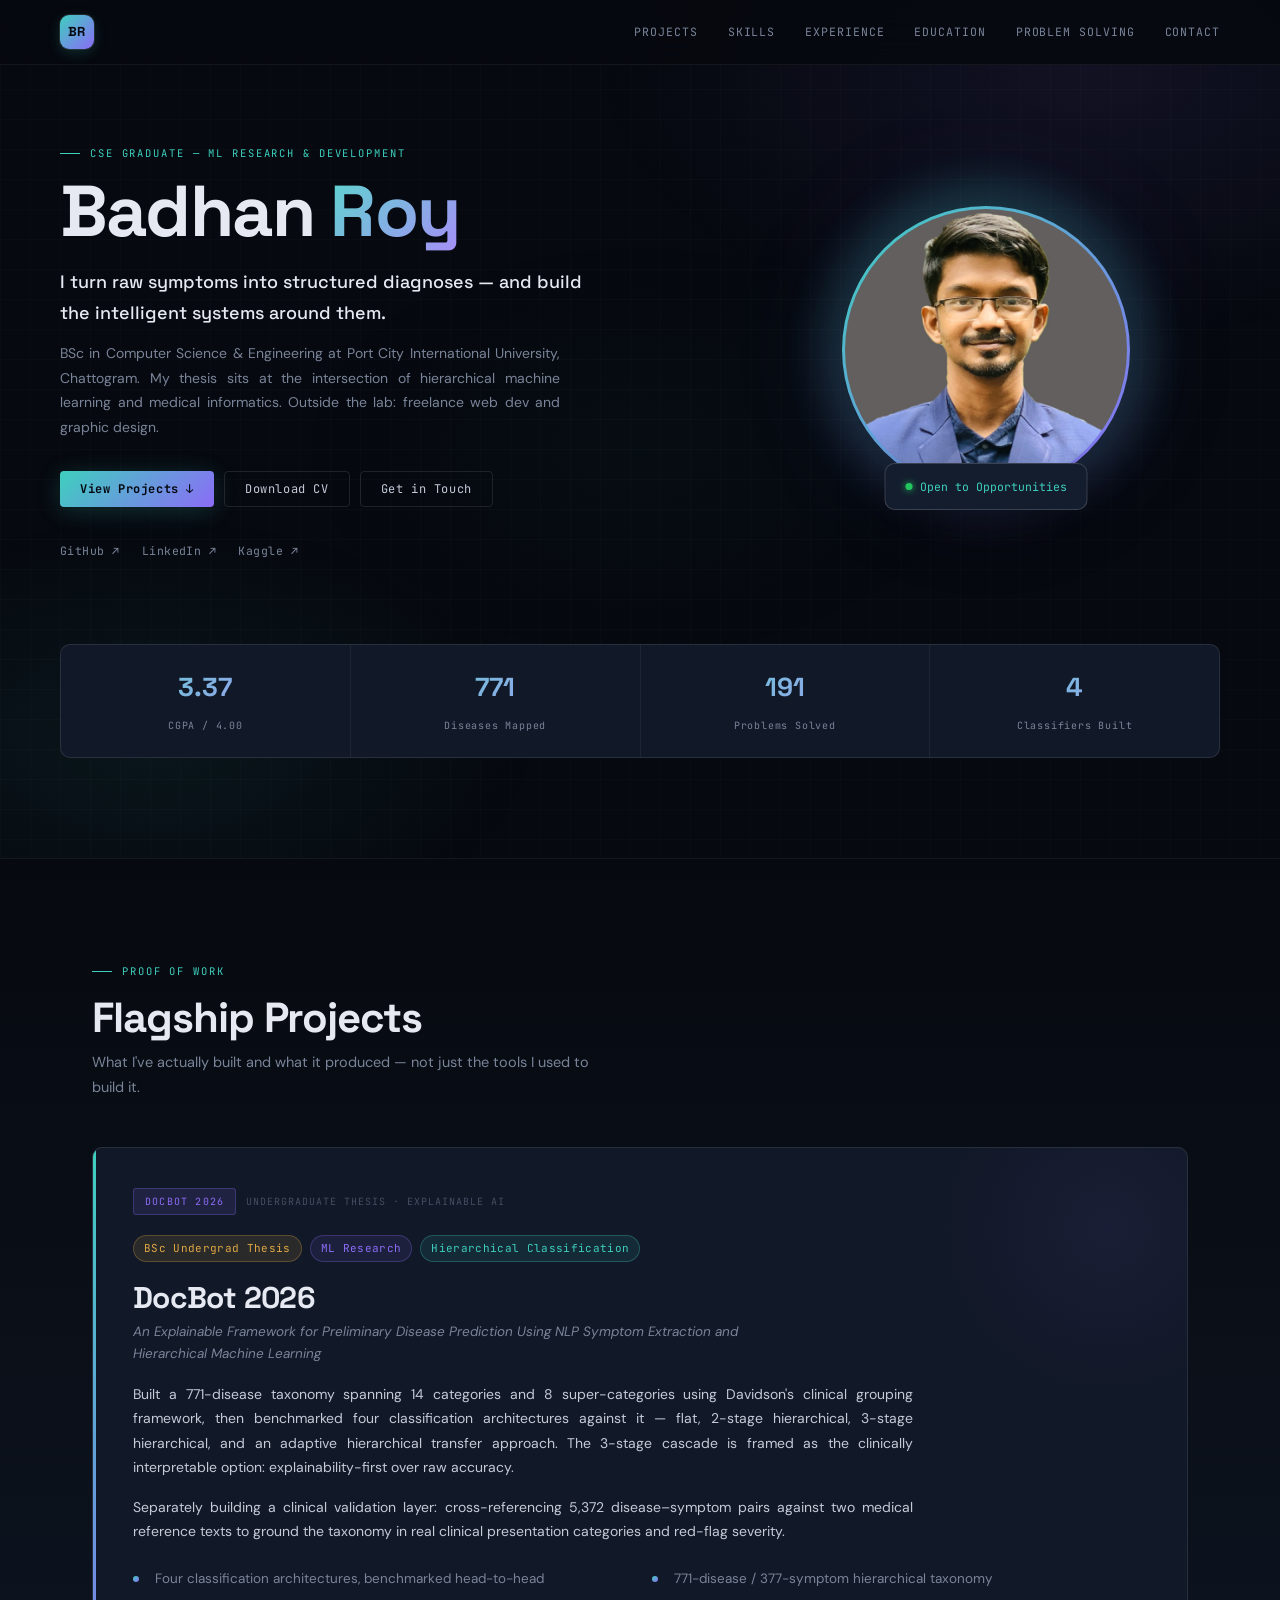
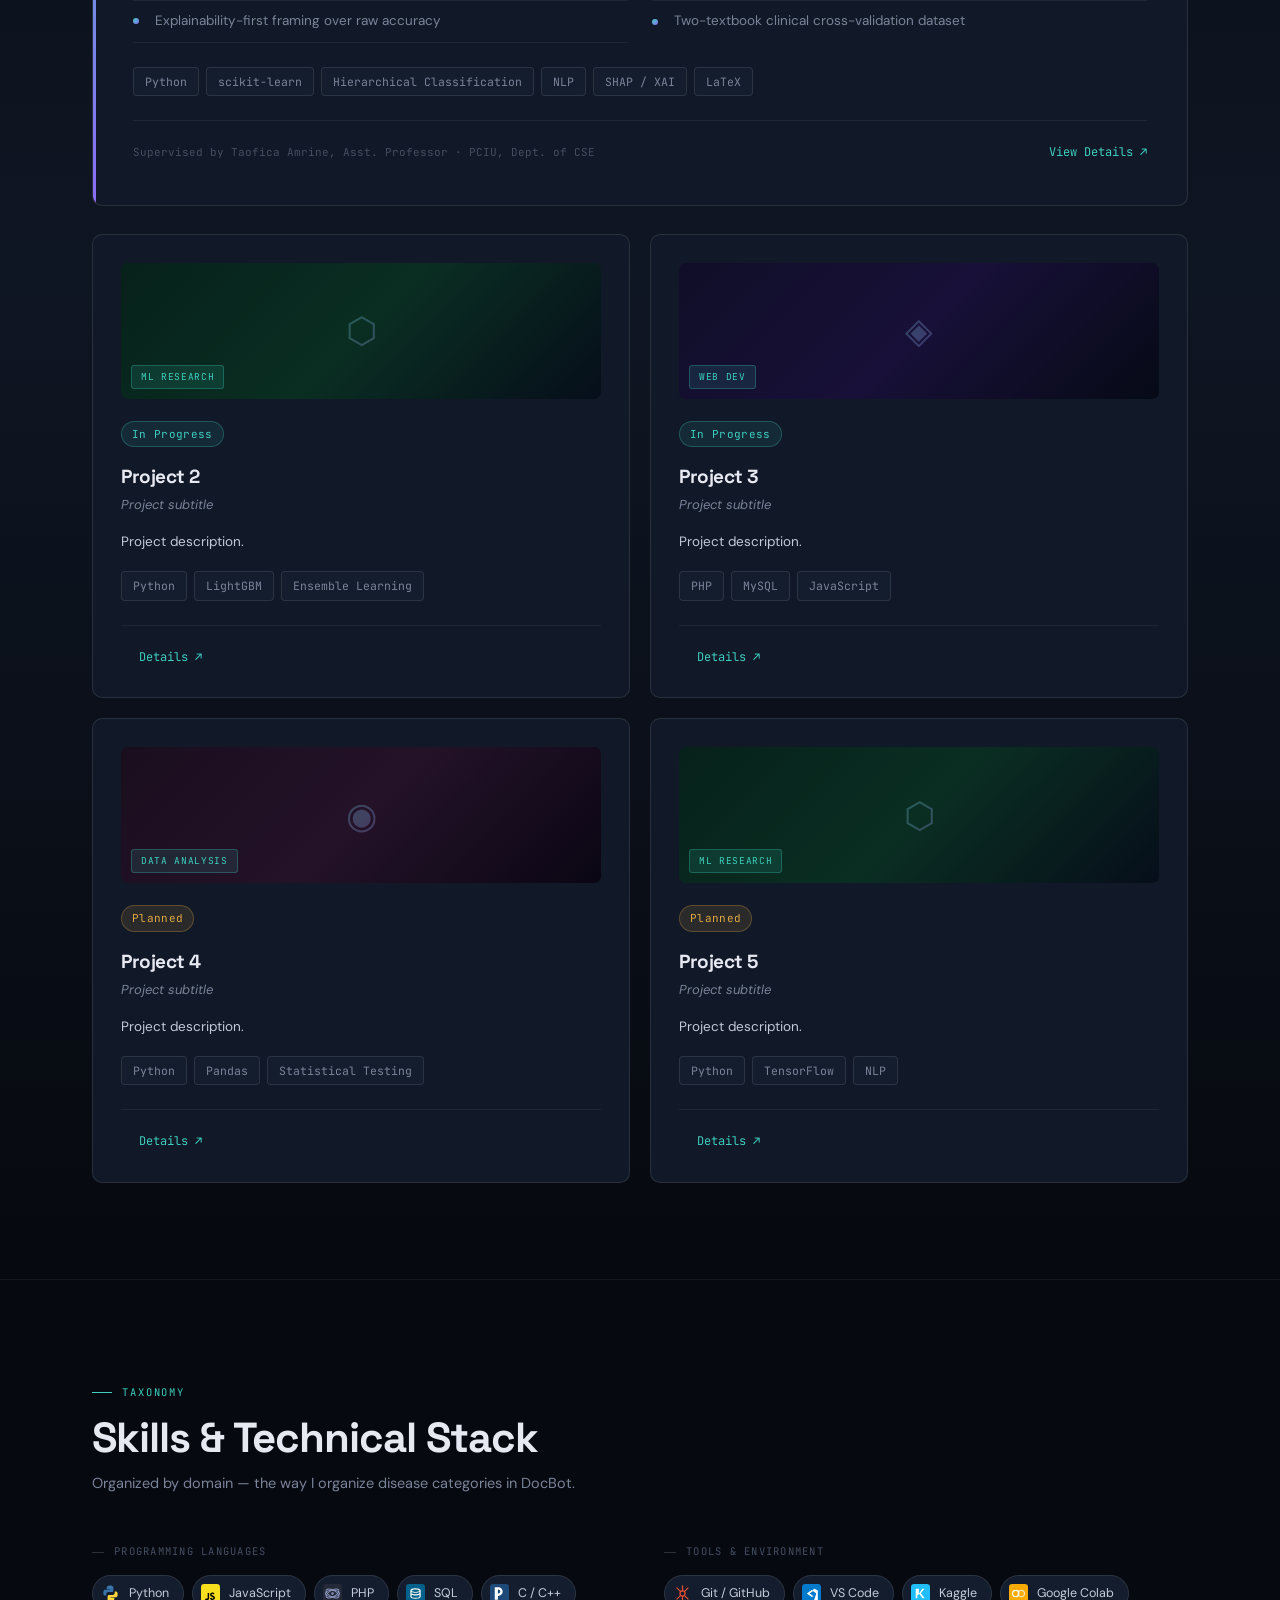
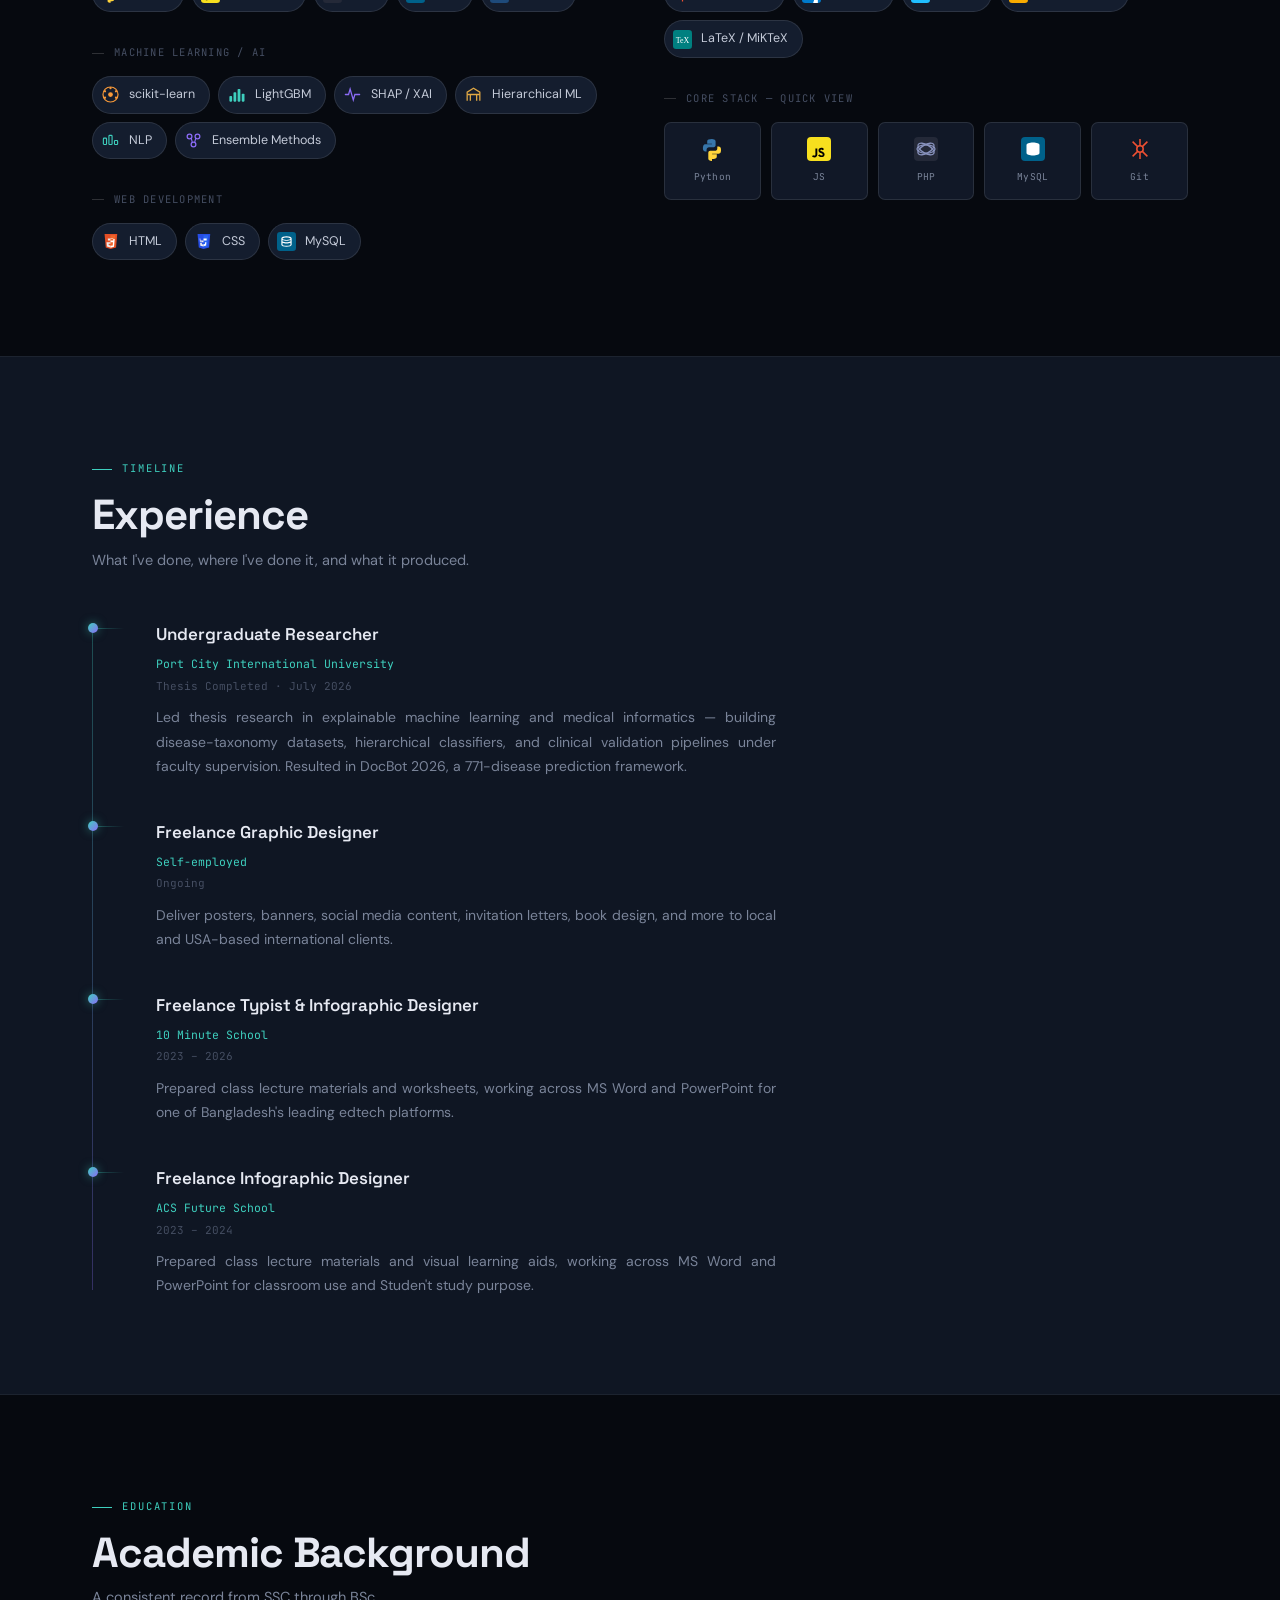
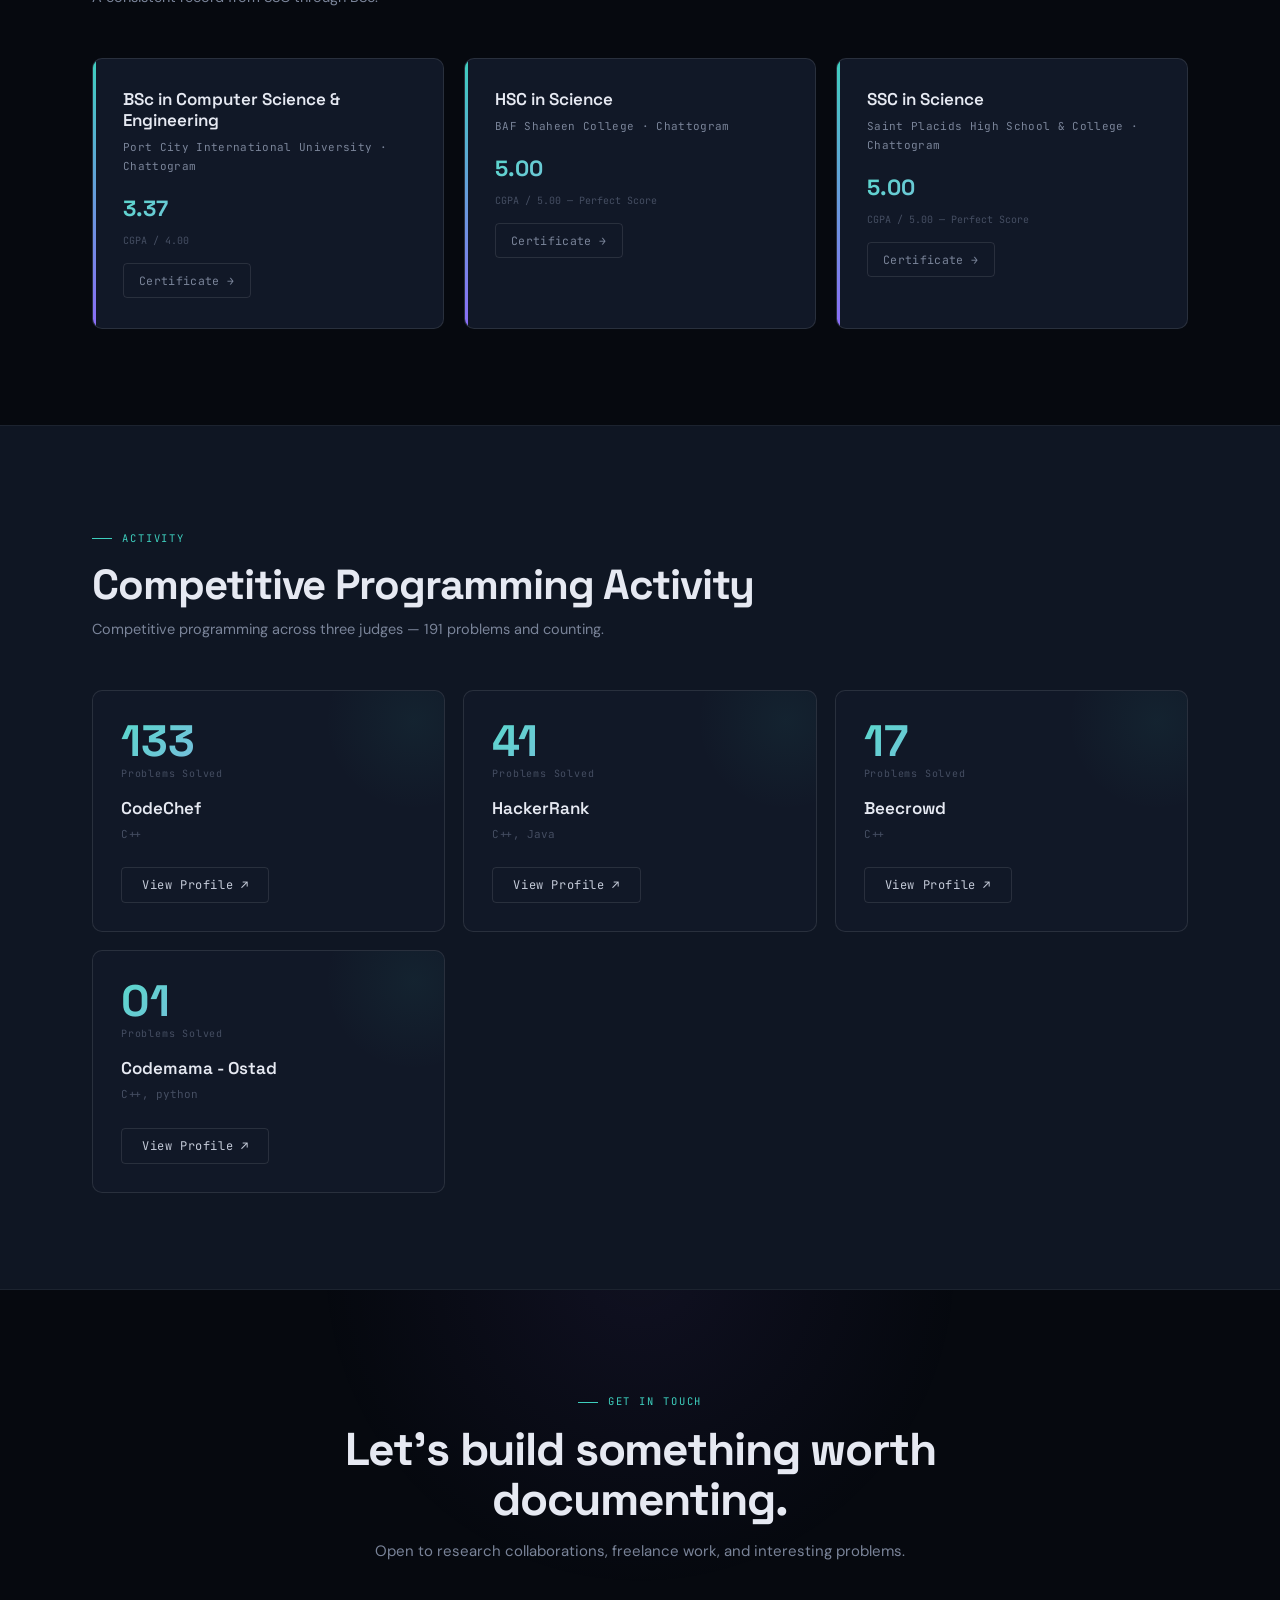
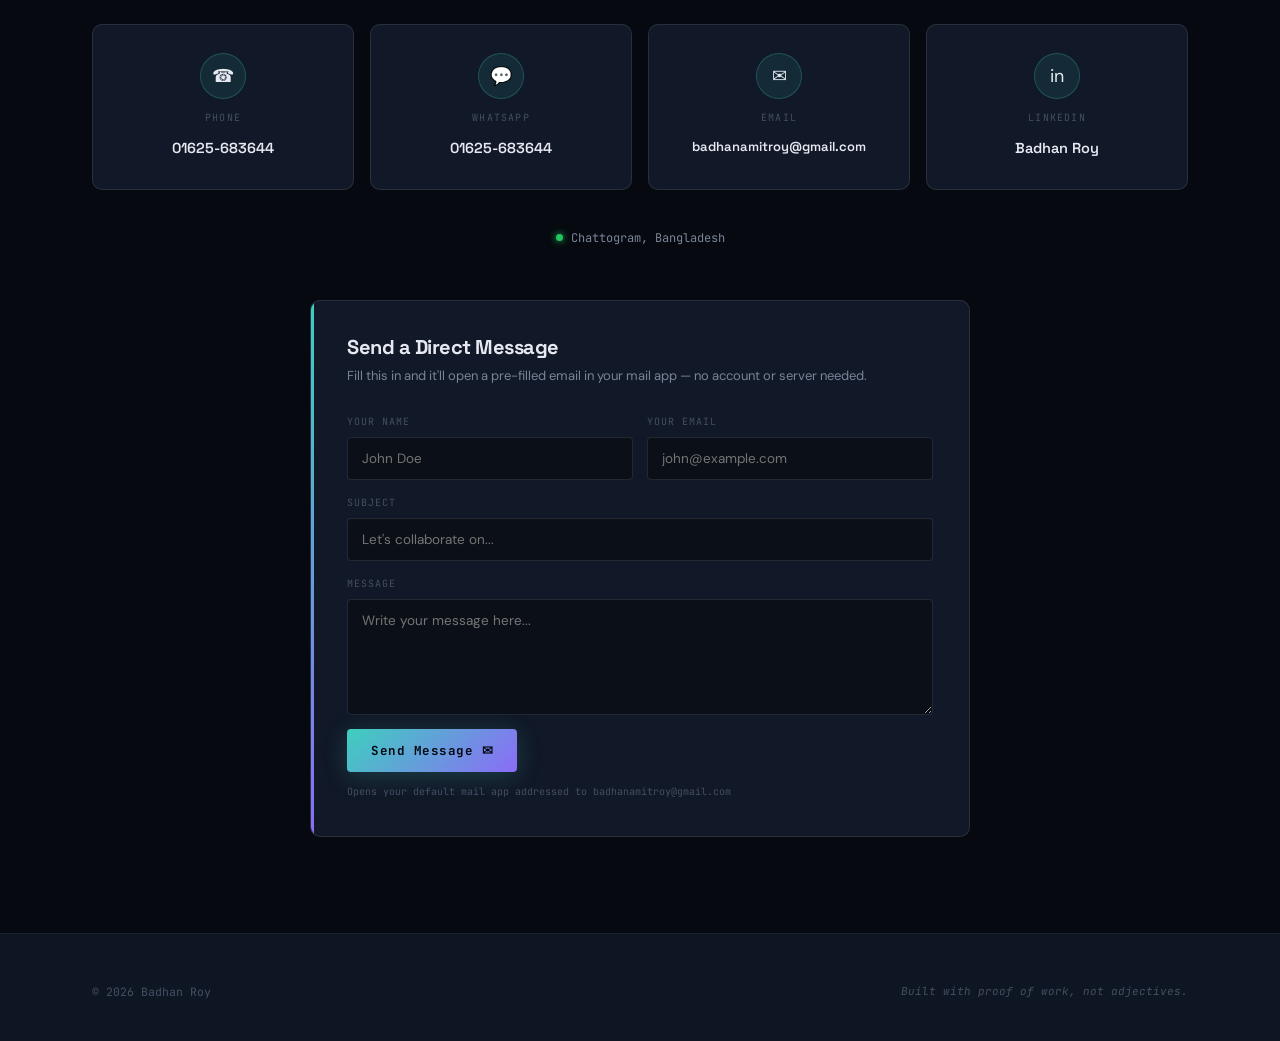
==== index.html @ e4259d80 "Update index.html" ====
<!DOCTYPE html>
<html lang="en">
<head>
<meta charset="UTF-8">
<meta name="viewport" content="width=device-width, initial-scale=1.0">
<title>Badhan Roy — Portfolio</title>
<link rel="preconnect" href="https://fonts.googleapis.com">
<link rel="preconnect" href="https://fonts.gstatic.com" crossorigin>
<link href="https://fonts.googleapis.com/css2?family=Space+Grotesk:wght@400;500;600;700&family=DM+Sans:ital,opsz,wght@0,9..40,400;0,9..40,500;0,9..40,600;1,9..40,400&family=JetBrains+Mono:ital,wght@0,400;0,500;0,600;1,400&display=swap" rel="stylesheet">
<style>
/* ═══════════════════════════════════════════════════
   DESIGN TOKENS
═══════════════════════════════════════════════════ */
:root {
  --ink:      #06090f;
  --ink-2:    #0b1018;
  --ink-3:    #0f1623;
  --card:     #111827;
  --card-2:   #141d2e;
  --card-3:   #192235;
  --line:     rgba(255,255,255,0.055);
  --line-m:   rgba(255,255,255,0.10);
  --line-s:   rgba(255,255,255,0.16);

  --text:     #e6e9f2;
  --text-2:   #c4cad8;
  --muted:    #7a8499;
  --muted-2:  #454e62;

  --teal:     #3ecfbe;
  --teal-d:   rgba(62,207,190,0.10);
  --teal-g:   rgba(62,207,190,0.20);
  --violet:   #8b6cf7;
  --violet-d: rgba(139,108,247,0.10);
  --amber:    #e0a844;
  --amber-d:  rgba(224,168,68,0.12);
  --rose:     #e05a8a;
  --rose-d:   rgba(224,90,138,0.12);

  --grad:       linear-gradient(135deg,#3ecfbe 0%,#8b6cf7 100%);
  --grad-rev:   linear-gradient(135deg,#8b6cf7 0%,#3ecfbe 100%);
  --grad-text:  linear-gradient(135deg,#5ad8cc 0%,#a88df8 100%);
  --grad-amber: linear-gradient(135deg,#e0a844 0%,#e05a8a 100%);

  --r:  4px;
  --r2: 10px;
  --disp: 'Space Grotesk', sans-serif;
  --body: 'DM Sans', sans-serif;
  --mono: 'JetBrains Mono', monospace;
  --max: 1160px;
}

/* ═══════════════════════════════════════════════════
   BASE
═══════════════════════════════════════════════════ */
*, *::before, *::after { box-sizing: border-box; margin: 0; padding: 0; }
html { scroll-behavior: smooth; }
@media (prefers-reduced-motion: reduce) {
  html { scroll-behavior: auto; }
  *, *::before, *::after { animation-duration: .001ms !important; transition-duration: .001ms !important; }
}
body {
  background: var(--ink);
  color: var(--text);
  font-family: var(--body);
  font-size: 15px;
  line-height: 1.7;
  -webkit-font-smoothing: antialiased;
  overflow-x: hidden;
}
a { color: inherit; text-decoration: none; }
img { display: block; max-width: 100%; }
::selection { background: var(--teal); color: var(--ink); }
:focus-visible { outline: 2px solid var(--teal); outline-offset: 3px; }

/* Ambient background */
body::before {
  content: "";
  position: fixed; inset: 0; pointer-events: none; z-index: 0;
  background:
    radial-gradient(ellipse 70% 55% at 85% 8%,  rgba(139,108,247,0.09) 0%, transparent 55%),
    radial-gradient(ellipse 55% 45% at 12% 82%, rgba(62,207,190,0.07) 0%, transparent 55%),
    radial-gradient(ellipse 40% 35% at 50% 50%, rgba(62,207,190,0.025) 0%, transparent 70%),
    repeating-linear-gradient(0deg,  rgba(255,255,255,0.015) 0, rgba(255,255,255,0.015) 1px, transparent 1px, transparent 30px),
    repeating-linear-gradient(90deg, rgba(255,255,255,0.015) 0, rgba(255,255,255,0.015) 1px, transparent 1px, transparent 30px);
}
body > * { position: relative; z-index: 1; }

/* ═══════════════════════════════════════════════════
   LAYOUT UTILITIES
═══════════════════════════════════════════════════ */
.wrap { max-width: var(--max); margin: 0 auto; padding: 0 32px; }

.eyebrow {
  font-family: var(--mono); font-size: 10.5px; letter-spacing: .18em; text-transform: uppercase;
  color: var(--teal); display: inline-flex; align-items: center; gap: 10px; margin-bottom: 14px;
}
.eyebrow::before { content: ""; width: 20px; height: 1px; background: var(--teal); flex-shrink: 0; }

h1, h2, h3 { font-family: var(--disp); font-weight: 700; letter-spacing: -.025em; line-height: 1.08; }
h2 { font-size: clamp(28px, 3.6vw, 42px); margin-bottom: 10px; }

.section-sub { color: var(--muted); max-width: 52ch; margin-bottom: 48px; font-size: 14.5px; line-height: 1.7; }

.grad-text {
  background: var(--grad-text);
  -webkit-background-clip: text; -webkit-text-fill-color: transparent;
  background-clip: text;
}

.btn {
  font-family: var(--mono); font-size: 12px; letter-spacing: .05em;
  padding: 11px 20px; border-radius: var(--r); display: inline-flex; align-items: center; gap: 8px;
  cursor: pointer; transition: transform .14s, box-shadow .14s, border-color .15s, color .15s, background .14s;
  border: 1px solid var(--line-m); line-height: 1;
}
.btn:hover { transform: translateY(-2px); }
.btn-primary {
  background: var(--grad); color: #050810; border: none; font-weight: 700;
  box-shadow: 0 4px 24px rgba(62,207,190,0.20);
}
.btn-primary:hover { box-shadow: 0 8px 36px rgba(62,207,190,0.34); }
.btn-ghost { color: var(--text-2); background: transparent; }
.btn-ghost:hover { border-color: var(--teal); color: var(--teal); }

.tag {
  font-family: var(--mono); font-size: 11.5px; padding: 4px 11px;
  border-radius: var(--r); background: var(--card-2); border: 1px solid var(--line-m); color: var(--muted);
  transition: border-color .15s, color .15s;
}
.tag:hover { border-color: var(--teal); color: var(--teal); }

/* Reveal animation */
.reveal { opacity: 0; transform: translateY(18px); transition: opacity .65s ease, transform .65s ease; }
.reveal.in { opacity: 1; transform: translateY(0); }

/* ═══════════════════════════════════════════════════
   ① NAVIGATION
═══════════════════════════════════════════════════ */
header {
  position: sticky; top: 0; z-index: 80;
  background: rgba(6,9,15,0.85); backdrop-filter: blur(16px);
  border-bottom: 1px solid var(--line);
}
.navbar {
  display: flex; align-items: center; justify-content: space-between;
  padding: 15px 0; /* horizontal + max-width ekhon .wrap theke ashe — pixel-perfect match guaranteed */
}
.brand {
  font-family: var(--mono); font-size: 12px; letter-spacing: .07em;
  display: flex; align-items: center; gap: 10px; color: var(--text-2);
}
.brand-dot {
  width: 8px; height: 8px; border-radius: 50%;
  background: var(--grad); box-shadow: 0 0 0 3px rgba(62,207,190,0.18);
  animation: pulse-dot 2.8s ease-in-out infinite; flex-shrink: 0;
}
@keyframes pulse-dot { 0%,100% { opacity:1; } 50% { opacity:.25; } }

nav.desk ul { list-style: none; display: flex; gap: 30px; }
nav.desk a {
  font-family: var(--mono); font-size: 11.5px; letter-spacing: .08em; text-transform: uppercase;
  color: var(--muted); transition: color .15s; padding: 4px 0;
  border-bottom: 1px solid transparent;
}
nav.desk a:hover { color: var(--teal); border-color: rgba(62,207,190,.3); }

.brand-logo {
  font-family: var(--disp); font-size: 13px; font-weight: 700; letter-spacing: .02em;
  width: 34px; height: 34px; border-radius: 9px; flex-shrink: 0;
  display: flex; align-items: center; justify-content: center;
  background: var(--grad); color: #050810;
  box-shadow: 0 0 0 1px var(--line-m), 0 4px 14px rgba(62,207,190,0.18);
  transition: transform .18s;
}
.brand:hover .brand-logo { transform: translateY(-2px); }

.nav-toggle {
  display: none; background: none; border: 1px solid var(--line-m);
  border-radius: var(--r); width: 38px; height: 38px; cursor: pointer;
  align-items: center; justify-content: center; flex-direction: column; gap: 5px;
  flex-shrink: 0; transition: border-color .15s;
}
.nav-toggle:hover { border-color: var(--teal); }
.hbar {
  width: 16px; height: 1.6px; background: var(--text-2); border-radius: 2px;
  transition: transform .25s ease, opacity .2s ease;
}
.nav-toggle.open .hbar:nth-child(1) { transform: translateY(6.6px) rotate(45deg); }
.nav-toggle.open .hbar:nth-child(2) { opacity: 0; }
.nav-toggle.open .hbar:nth-child(3) { transform: translateY(-6.6px) rotate(-45deg); }

@media (max-width: 760px) { nav.desk { display: none; } .nav-toggle { display: flex; } }
@media (max-width: 480px) {
  .navbar { padding: 13px 0; }
  .navbar.wrap, #mob-nav.wrap { padding-left: 18px; padding-right: 18px; }
}

#mob-nav { display: none; flex-direction: column; gap: 0; border-top: 1px solid var(--line); padding-top: 6px; padding-bottom: 16px; }

#mob-nav.open { display: flex; }
#mob-nav a {
  font-family: var(--mono); font-size: 13px; color: var(--muted);
  padding: 12px 0; border-bottom: 1px solid var(--line);
  transition: color .15s;
}
#mob-nav a:hover { color: var(--teal); }

/* ═══════════════════════════════════════════════════
   ② HERO SECTION
═══════════════════════════════════════════════════ */
.sec-hero {
  padding: 72px 0 100px;
}
.hero-grid {
  display: grid; grid-template-columns: 1.15fr 0.85fr;
  gap: 60px; align-items: center;
}
@media (max-width: 900px) { .hero-grid { grid-template-columns: 1fr; gap: 52px; } }

.hero-left h1 {
  font-size: clamp(46px, 6.8vw, 72px); line-height: .98; margin-bottom: 20px;
}
.hero-lede {
  font-size: 18px; font-weight: 500; color: var(--text); max-width: 44ch;
  margin-bottom: 13px; font-family: var(--disp);
}
.hero-desc {
  color: var(--muted); 
  max-width: 50ch; 
  margin-bottom: 32px; 
  font-size: 14px; 
  line-height: 1.75;
  text-align: justify; 
}
.cta-row { display: flex; flex-wrap: wrap; gap: 10px; margin-bottom: 34px; }

.social-row { display: flex; gap: 22px; flex-wrap: wrap; }
.social-row a {
  font-family: var(--mono); font-size: 11.5px; color: var(--muted);
  display: flex; align-items: center; gap: 5px; letter-spacing: .04em;
  border-bottom: 1px solid transparent; padding-bottom: 2px;
  transition: color .15s, border-color .15s;
}
.social-row a:hover { color: var(--teal); border-color: rgba(62,207,190,.4); }

/* Profile card */
.hero-right { display: flex; justify-content: center; }
.profile-wrap { position: relative; display: inline-block; }
.profile-ring {
  width: 288px; height: 288px; border-radius: 50%;
  background: var(--grad); padding: 3px; position: relative;
  box-shadow: 0 0 64px rgba(62,207,190,0.16), 0 0 130px rgba(139,108,247,0.11);
}
.profile-ring::before {
  content: ""; position: absolute; inset: -28px; border-radius: 50%;
  background: conic-gradient(from 0deg, rgba(62,207,190,0.12), rgba(139,108,247,0.12), rgba(62,207,190,0.12));
  filter: blur(20px); z-index: -1; animation: spin-ring 9s linear infinite;
}
@keyframes spin-ring { to { transform: rotate(360deg); } }
.profile-ring .inner {
  width: 100%; height: 100%; border-radius: 50%; overflow: hidden;
  background: var(--card-2); display: flex; align-items: center; justify-content: center;
}
.profile-ring .inner img { width: 100%; height: 100%; object-fit: cover; }
.profile-monogram {
  font-family: var(--disp); font-size: 76px; font-weight: 700;
  background: var(--grad-text); -webkit-background-clip: text; -webkit-text-fill-color: transparent; background-clip: text;
}

.status-float {
  position: absolute; bottom: -16px; left: 50%; transform: translateX(-50%);
  background: var(--card-2); border: 1px solid var(--line-s); border-radius: var(--r2);
  padding: 13px 20px; min-width: 180px; white-space: nowrap;
  box-shadow: 0 16px 48px rgba(0,0,0,.45);
}
.sf-label { font-family: var(--mono); font-size: 10.5px; color: var(--muted-2); margin-bottom: 6px; letter-spacing: .06em; }
.sf-val { font-family: var(--mono); font-size: 11.5px; color: var(--teal); display: flex; align-items: center; gap: 7px; }
.s-dot {
  width: 7px; height: 7px; border-radius: 50%;
  background: #22c55e; box-shadow: 0 0 7px #22c55e; animation: pulse-dot 2s infinite; flex-shrink: 0;
}

/* Quick stats strip */
.hero-stats {
  display: flex; gap: 0; margin-top: 80px;
  background: var(--card); border: 1px solid var(--line-m); border-radius: var(--r2); overflow: hidden;
}
.hstat {
  flex: 1; padding: 20px 24px; text-align: center;
  border-right: 1px solid var(--line);
}
.hstat:last-child { border-right: none; }
.hstat-num {
  font-family: var(--disp); font-size: 26px; font-weight: 700;
  background: var(--grad-text); -webkit-background-clip: text; -webkit-text-fill-color: transparent; background-clip: text;
  display: block; margin-bottom: 3px;
}
.hstat-lbl { font-family: var(--mono); font-size: 10px; color: var(--muted); letter-spacing: .08em; }
@media (max-width: 600px) { .hero-stats { display: none; } }

/* ═══════════════════════════════════════════════════
   ③ PROJECTS SECTION
═══════════════════════════════════════════════════ */
.sec-projects {
  padding: 96px 0;
  background: linear-gradient(180deg, var(--ink) 0%, var(--ink-3) 50%, var(--ink) 100%);
  border-top: 1px solid var(--line);
  border-bottom: 1px solid var(--line);
}

/* Flagship */
.flagship {
  background: var(--card); border: 1px solid var(--line-m); border-radius: var(--r2);
  padding: 40px; position: relative; overflow: hidden; margin-bottom: 28px;
}
.flagship::before {
  content: ""; position: absolute; top: 0; left: 0; height: 100%; width: 3px;
  background: var(--grad);
}
.flagship::after {
  content: ""; position: absolute; top: -100px; right: -100px;
  width: 360px; height: 360px; border-radius: 50%;
  background: radial-gradient(circle, rgba(139,108,247,0.07) 0%, transparent 65%);
  pointer-events: none;
}
.f-topbar {
  display: flex; align-items: center; gap: 10px; flex-wrap: wrap; margin-bottom: 20px;
}
.f-label {
  font-family: var(--mono); font-size: 10px; letter-spacing: .12em; text-transform: uppercase;
  background: rgba(139,108,247,0.13); border: 1px solid rgba(139,108,247,0.28);
  color: var(--violet); padding: 4px 11px; border-radius: 3px;
}
.f-cat {
  font-family: var(--mono); font-size: 10px; letter-spacing: .1em; text-transform: uppercase;
  color: var(--muted-2);
}

.badge-row { display: flex; flex-wrap: wrap; gap: 8px; margin-bottom: 20px; }
.badge {
  font-family: var(--mono); font-size: 11px; padding: 3px 10px;
  border-radius: 20px; letter-spacing: .03em;
}
.badge-amber { background: var(--amber-d); color: var(--amber); border: 1px solid rgba(224,168,68,.28); }
.badge-teal  { background: var(--teal-d);  color: var(--teal);  border: 1px solid rgba(62,207,190,.28); }
.badge-violet{ background: var(--violet-d);color: var(--violet);border: 1px solid rgba(139,108,247,.28); }

.proj-title { font-size: clamp(22px, 3vw, 30px); margin-bottom: 6px; }
.proj-sub   { color: var(--muted); font-size: 13.5px; font-style: italic; margin-bottom: 16px; max-width: 68ch; }
.proj-desc  { 
  color: var(--text-2); 
  font-size: 14px; 
  margin-bottom: 16px; 
  max-width: 78ch; 
  line-height: 1.72;
  text-align: justify; 
}

.feat-grid {
  display: grid; grid-template-columns: 1fr 1fr; gap: 0 24px;
  list-style: none; margin-bottom: 24px;
}
@media (max-width: 640px) { .feat-grid { grid-template-columns: 1fr; } }
.feat-grid li {
  font-size: 13.5px; color: var(--muted);
  padding: 9px 0 9px 22px; position: relative;
  border-bottom: 1px solid var(--line);
}
.feat-grid li:last-child { border-bottom: none; }
.feat-grid li::before {
  content: ""; position: absolute; left: 0; top: 50%; transform: translateY(-50%);
  width: 6px; height: 6px; border-radius: 50%; background: var(--grad);
}

.stack-row { display: flex; flex-wrap: wrap; gap: 7px; margin-bottom: 24px; }

.proj-foot {
  display: flex; flex-wrap: wrap; justify-content: space-between; align-items: center;
  gap: 10px; padding-top: 18px; border-top: 1px solid var(--line);
}
.credit { font-family: var(--mono); font-size: 11px; color: var(--muted-2); }
.link-row a {
  font-family: var(--mono); font-size: 12px; color: var(--teal); margin-left: 18px;
  transition: opacity .15s;
}
.link-row a:hover { opacity: .7; text-decoration: underline; }

/* Project card grid */
.proj-grid { display: grid; grid-template-columns: 1fr 1fr; gap: 20px; margin-top: 20px; }
@media (max-width: 800px) { .proj-grid { grid-template-columns: 1fr; } }

.proj-card {
  background: var(--card); border: 1px solid var(--line-m); border-radius: var(--r2);
  padding: 28px; display: flex; flex-direction: column;
  transition: border-color .22s, transform .22s, box-shadow .22s;
}
.proj-card:hover {
  border-color: rgba(62,207,190,.28); transform: translateY(-5px);
  box-shadow: 0 20px 50px rgba(0,0,0,.38);
}
.proj-card .proj-title { font-size: 19px; }
.proj-card .proj-sub   { font-size: 13px; margin-bottom: 14px; }
.proj-card .proj-desc  { font-size: 13.5px; margin-bottom: 18px; flex: 1; }

.card-visual {
  height: 136px; border-radius: 7px; margin-bottom: 22px; overflow: hidden;
  display: flex; align-items: center; justify-content: center; position: relative;
}
.cv-ml   { background: linear-gradient(135deg,#06211a 0%,#0a2e22 50%,#060e1a 100%); }
.cv-web  { background: linear-gradient(135deg,#100e28 0%,#181038 50%,#060a16 100%); }
.cv-data { background: linear-gradient(135deg,#1a0e1e 0%,#241228 50%,#0a0614 100%); }
.cv-icon {
  font-size: 36px; opacity: .3;
  background: var(--grad-text); -webkit-background-clip: text; -webkit-text-fill-color: transparent; background-clip: text;
}
.cv-chip {
  position: absolute; bottom: 10px; left: 10px;
  font-family: var(--mono); font-size: 9.5px; letter-spacing: .07em; text-transform: uppercase;
  padding: 3px 9px; border-radius: 3px;
  background: rgba(62,207,190,0.12); color: var(--teal); border: 1px solid rgba(62,207,190,0.28);
}

/* ═══════════════════════════════════════════════════
   ④ SKILLS SECTION
═══════════════════════════════════════════════════ */
.sec-skills { padding: 96px 0; }

.skills-layout { display: grid; grid-template-columns: 1fr 1fr; gap: 48px; }
@media (max-width: 820px) { .skills-layout { grid-template-columns: 1fr; } }

.skill-group { margin-bottom: 32px; }
.skill-group:last-child { margin-bottom: 0; }
.group-label {
  font-family: var(--mono); font-size: 10.5px; letter-spacing: .12em; text-transform: uppercase;
  color: var(--muted-2); margin-bottom: 14px;
  display: flex; align-items: center; gap: 10px;
}
.group-label::before { content: ""; width: 12px; height: 1px; background: var(--line-s); flex-shrink: 0; }

.chip-row { display: flex; flex-wrap: wrap; gap: 8px; }
.skill-chip {
  display: inline-flex; align-items: center; gap: 9px;
  padding: 7px 14px 7px 8px; border-radius: 20px;
  background: var(--card-2); border: 1px solid var(--line-m);
  font-family: var(--body); font-size: 12.5px; color: var(--text-2);
  transition: border-color .18s, transform .18s, background .18s;
}
.skill-chip:hover { transform: translateY(-1px); border-color: var(--line-s); background: var(--card-3); }
.skill-chip svg { width: 19px; height: 19px; flex-shrink: 0; display: block; }

/* Core stack mini-grid */
.core-grid {
  display: grid; grid-template-columns: repeat(5, 1fr); gap: 10px;
  margin-top: 8px;
}
@media (max-width: 540px) { .core-grid { grid-template-columns: repeat(3, 1fr); } }
.core-card {
  background: var(--card); border: 1px solid var(--line-m); border-radius: 7px;
  padding: 14px 8px; display: flex; flex-direction: column; align-items: center; gap: 8px;
  transition: border-color .2s, transform .2s;
}
.core-card:hover { border-color: rgba(139,108,247,.38); transform: translateY(-2px); }
.core-card svg { width: 24px; height: 24px; }
.core-lbl { font-family: var(--mono); font-size: 9.5px; color: var(--muted); text-align: center; letter-spacing: .03em; }

/* ═══════════════════════════════════════════════════
   ⑤ EXPERIENCE SECTION
═══════════════════════════════════════════════════ */
.sec-experience {
  padding: 96px 0;
  background: var(--ink-3);
  border-top: 1px solid var(--line);
  border-bottom: 1px solid var(--line);
}

.timeline { position: relative; padding-left: 32px; max-width: 740px; }
.timeline::before {
  content: ""; position: absolute; left: 0; top: 8px; bottom: 8px;
  width: 1px; background: linear-gradient(180deg, var(--teal) 0%, var(--violet) 100%); opacity: .3;
}

.t-item { position: relative; padding-left: 32px; padding-bottom: 40px; }
.t-item:last-child { padding-bottom: 0; }
.t-item::before {
  content: ""; position: absolute; left: -32px; top: 8px; width: 32px; height: 1px;
  background: linear-gradient(90deg, var(--teal), transparent); opacity: .4;
}
.t-item::after {
  content: ""; position: absolute; left: -36px; top: 3px;
  width: 10px; height: 10px; border-radius: 50%;
  background: var(--grad); box-shadow: 0 0 10px rgba(62,207,190,0.5);
}
.t-role { font-family: var(--disp); font-size: 17px; font-weight: 600; margin-bottom: 5px; }
.t-org  { font-family: var(--mono); font-size: 11.5px; color: var(--teal); margin-bottom: 3px; }
.t-period { font-family: var(--mono); font-size: 11px; color: var(--muted-2); margin-bottom: 10px; }
.t-desc { 
  color: var(--muted); 
  font-size: 14px; max-width: 62ch; 
  line-height: 1.72; 
  text-align: justify;
}

/* ═══════════════════════════════════════════════════
   ⑥ EDUCATION SECTION
═══════════════════════════════════════════════════ */
.sec-education { padding: 96px 0; }

.edu-grid { display: grid; grid-template-columns: repeat(3, 1fr); gap: 20px; }
@media (max-width: 860px) { .edu-grid { grid-template-columns: 1fr; } }

.edu-card {
  background: var(--card); border: 1px solid var(--line-m); border-radius: var(--r2);
  padding: 30px; position: relative; overflow: hidden;
  transition: border-color .22s, transform .22s;
}
.edu-card:hover { border-color: rgba(62,207,190,.25); transform: translateY(-3px); }
.edu-card::before { content: ""; position: absolute; top: 0; left: 0; width: 3px; height: 100%; background: var(--grad); }

.edu-degree { font-family: var(--disp); font-size: 17px; font-weight: 600; margin-bottom: 7px; line-height: 1.25; }
.edu-inst   { font-family: var(--mono); font-size: 11px; color: var(--muted); margin-bottom: 3px; letter-spacing: .03em; }
.edu-cgpa   {
  font-family: var(--disp); font-size: 22px; font-weight: 700; margin: 14px 0 5px;
  background: var(--grad-text); -webkit-background-clip: text; -webkit-text-fill-color: transparent; background-clip: text;
}
.edu-cgpa-lbl { font-family: var(--mono); font-size: 10px; color: var(--muted-2); margin-bottom: 14px; }
.cert-btn {
  font-family: var(--mono); font-size: 11.5px; letter-spacing: .03em;
  padding: 9px 15px; border-radius: var(--r); background: none;
  border: 1px solid var(--line-m); color: var(--muted); cursor: pointer;
  display: inline-flex; align-items: center; gap: 6px;
  transition: border-color .15s, color .15s;
}
.cert-btn:hover { border-color: var(--teal); color: var(--teal); }

/* ═══════════════════════════════════════════════════
   ⑦ PROBLEM SOLVING SECTION
═══════════════════════════════════════════════════ */
.sec-ps {
  padding: 96px 0;
  background: var(--ink-3);
  border-top: 1px solid var(--line);
  border-bottom: 1px solid var(--line);
}

.ps-grid { display: grid; grid-template-columns: repeat(3, 1fr); gap: 18px; }
@media (max-width: 760px) { .ps-grid { grid-template-columns: 1fr; } }

.ps-card {
  background: var(--card); border: 1px solid var(--line-m); border-radius: var(--r2);
  padding: 28px; transition: border-color .22s, transform .22s, box-shadow .22s;
  position: relative; overflow: hidden;
}
.ps-card::after {
  content: ""; position: absolute; top: -60px; right: -60px;
  width: 180px; height: 180px; border-radius: 50%;
  background: radial-gradient(circle, rgba(62,207,190,0.06) 0%, transparent 70%);
  pointer-events: none;
}
.ps-card:hover { border-color: rgba(62,207,190,.28); transform: translateY(-4px); box-shadow: 0 18px 44px rgba(0,0,0,.35); }

.ps-num {
  font-family: var(--disp); font-size: 44px; font-weight: 700; margin-bottom: 2px; line-height: 1;
  background: var(--grad-text); -webkit-background-clip: text; -webkit-text-fill-color: transparent; background-clip: text;
}
.ps-num-lbl { font-family: var(--mono); font-size: 10px; color: var(--muted-2); margin-bottom: 12px; letter-spacing: .08em; }
.ps-platform { font-family: var(--disp); font-size: 17px; font-weight: 600; margin-bottom: 2px; }
.ps-lang { font-family: var(--mono); font-size: 11px; color: var(--muted-2); margin-bottom: 20px; }

/* ═══════════════════════════════════════════════════
   ⑧ CONTACT SECTION
═══════════════════════════════════════════════════ */
.sec-contact { padding: 96px 0; position: relative; overflow: hidden; }
.sec-contact::before {
  content: ""; position: absolute; top: -30%; left: 50%; transform: translateX(-50%);
  width: 700px; height: 700px; border-radius: 50%;
  background: radial-gradient(circle, rgba(139,108,247,0.08) 0%, transparent 65%);
  pointer-events: none;
}

.contact-head { text-align: center; max-width: 620px; margin: 0 auto 60px; }
.contact-head h2 { font-size: clamp(28px, 4.4vw, 46px); margin-bottom: 14px; }
.contact-head p { color: var(--muted); font-size: 15px; }

.contact-methods {
  display: grid; grid-template-columns: repeat(4, 1fr); gap: 16px;
  max-width: var(--max); margin: 0 auto;
}
@media (max-width: 900px)  { .contact-methods { grid-template-columns: repeat(2, 1fr); } }
@media (max-width: 520px)  { .contact-methods { grid-template-columns: 1fr; } }

.contact-method {
  background: var(--card); border: 1px solid var(--line-m); border-radius: var(--r2);
  padding: 28px 20px; text-align: center;
  transition: border-color .22s, transform .22s, box-shadow .22s;
  display: flex; flex-direction: column; align-items: center; gap: 10px;
}
.contact-method:hover {
  border-color: rgba(62,207,190,.32); transform: translateY(-5px);
  box-shadow: 0 18px 44px rgba(0,0,0,.38);
}
.cm-icon {
  width: 46px; height: 46px; border-radius: 50%;
  display: flex; align-items: center; justify-content: center;
  background: var(--teal-d); border: 1px solid rgba(62,207,190,.25); font-size: 18px;
}
.cm-label { font-family: var(--mono); font-size: 10px; letter-spacing: .12em; text-transform: uppercase; color: var(--muted-2); }
.cm-value { font-family: var(--disp); font-size: 14.5px; font-weight: 600; color: var(--text); word-break: break-word; }
.contact-method a.cm-value { transition: color .15s; }
.contact-method a.cm-value:hover { color: var(--teal); }

.contact-loc {
  text-align: center; margin-top: 38px;
  font-family: var(--mono); font-size: 12px; color: var(--muted);
  display: flex; align-items: center; justify-content: center; gap: 8px;
}

/* Contact form */
.contact-form-wrap {
  max-width: 660px; margin: 52px auto 0;
  background: var(--card); border: 1px solid var(--line-m); border-radius: var(--r2);
  padding: 36px; position: relative; overflow: hidden;
}
.contact-form-wrap::before { content: ""; position: absolute; top: 0; left: 0; width: 3px; height: 100%; background: var(--grad); }

.cf-head { margin-bottom: 26px; }
.cf-head h3 { font-size: 20px; margin-bottom: 6px; }
.cf-head p  { color: var(--muted); font-size: 13px; }

.cf-row { display: grid; grid-template-columns: 1fr 1fr; gap: 14px; margin-bottom: 14px; }
@media (max-width: 560px) { .cf-row { grid-template-columns: 1fr; } }

.cf-field { display: flex; flex-direction: column; gap: 7px; }
.cf-field label {
  font-family: var(--mono); font-size: 10px; letter-spacing: .1em; text-transform: uppercase; color: var(--muted-2);
}
.cf-field input, .cf-field textarea {
  background: var(--ink-2); border: 1px solid var(--line-m); border-radius: var(--r);
  padding: 12px 14px; color: var(--text); font-family: var(--body); font-size: 13.5px;
  transition: border-color .15s; resize: vertical;
}
.cf-field input:focus, .cf-field textarea:focus { outline: none; border-color: var(--teal); }
.cf-field textarea { min-height: 116px; }
.cf-field.full { margin-bottom: 14px; }

.cf-submit {
  font-family: var(--mono); font-size: 12.5px; letter-spacing: .04em;
  padding: 13px 24px; border-radius: var(--r); border: none; cursor: pointer;
  background: var(--grad); color: #050810; font-weight: 700;
  box-shadow: 0 4px 24px rgba(62,207,190,0.22);
  display: inline-flex; align-items: center; gap: 8px;
  transition: transform .14s, box-shadow .14s;
}
.cf-submit:hover { transform: translateY(-2px); box-shadow: 0 8px 36px rgba(62,207,190,0.36); }
.cf-note { font-family: var(--mono); font-size: 10px; color: var(--muted-2); margin-top: 11px; }

/* ═══════════════════════════════════════════════════
   ⑨ FOOTER
═══════════════════════════════════════════════════ */
footer {
  padding: 48px 0 40px;
  border-top: 1px solid var(--line);
  background: var(--ink-3);
}
.foot-inner {
  display: flex; flex-wrap: wrap; justify-content: space-between; align-items: center; gap: 14px;
}
.foot-brand { font-family: var(--mono); font-size: 11.5px; color: var(--muted-2); }
.foot-quote { font-family: var(--mono); font-size: 11px; color: var(--muted-2); font-style: italic; }

/* Scroll top */
#scroll-top {
  position: fixed; bottom: 26px; right: 26px; z-index: 60;
  width: 44px; height: 44px; border-radius: 50%;
  background: var(--grad); border: none; color: #050810;
  font-size: 15px; cursor: pointer;
  box-shadow: 0 4px 22px rgba(62,207,190,0.32);
  display: flex; align-items: center; justify-content: center;
  transition: transform .2s, box-shadow .2s, opacity .3s;
}
#scroll-top:hover { transform: translateY(-3px); box-shadow: 0 8px 30px rgba(62,207,190,0.48); }
</style>
</head>
<body>

<!-- ━━━━━━━━━━━━━━━━━━━━━━━━━━━━━━━━━━
  ① NAV
━━━━━━━━━━━━━━━━━━━━━━━━━━━━━━━━━━ -->
<header>
  <!-- <div class="navbar"> -->
  <div class="navbar wrap">
    <!-- <div class="brand">
      <span class="brand-dot"></span>
      BADHAN ROY
      <span style="color:var(--muted-2)"></span>
    </div> -->
    <a href="#" class="brand" aria-label="Badhan Roy — home">
      <span class="brand-logo">BR</span>
    </a>
    <nav class="desk">
      <ul>
        <li><a href="#projects">Projects</a></li>
        <li><a href="#skills">Skills</a></li>
        <li><a href="#experience">Experience</a></li>
        <li><a href="#education">Education</a></li>
        <li><a href="#ps">Problem Solving</a></li>
        <li><a href="#contact">Contact</a></li>
      </ul>
    </nav>
    <!-- <button class="nav-toggle" id="navToggle" aria-label="Toggle menu" aria-expanded="false">≡</button> -->
    <button class="nav-toggle" id="navToggle" aria-label="Toggle menu" aria-expanded="false">
      <span class="hbar"></span>
      <span class="hbar"></span>
      <span class="hbar"></span>
    </button>
  </div>
  <!-- <div id="mob-nav"> -->
  <div id="mob-nav" class="wrap">
    <a href="#projects">Projects</a>
    <a href="#skills">Skills</a>
    <a href="#experience">Experience</a>
    <a href="#education">Education</a>
    <a href="#ps">Problem Solving</a>
    <a href="#contact">Contact</a>
  </div>
</header>

<!-- ━━━━━━━━━━━━━━━━━━━━━━━━━━━━━━━━━━
  ② HERO
━━━━━━━━━━━━━━━━━━━━━━━━━━━━━━━━━━ -->
<section class="sec-hero wrap">
  <div class="hero-grid">
    <div class="hero-left reveal">
      <div class="eyebrow">CSE Graduate — ML Research &amp; Development</div>
      <h1>Badhan <span class="grad-text">Roy</span></h1>
      <p class="hero-lede">I turn raw symptoms into structured diagnoses — and build the intelligent systems around them.</p>
      <p class="hero-desc">BSc in Computer Science &amp; Engineering at Port City International University, Chattogram. My thesis sits at the intersection of hierarchical machine learning and medical informatics. Outside the lab: freelance web dev and graphic design.</p>
      <div class="cta-row">
        <a href="#projects" class="btn btn-primary">View Projects ↓</a>
        <a href="#" class="btn btn-ghost">Download CV</a>
        <a href="#contact" class="btn btn-ghost">Get in Touch</a>
      </div>
      <div class="social-row">
        <a href="#" target="_blank" rel="noopener">GitHub ↗</a>
        <a href="https://www.linkedin.com/in/badhan-roy-444a32250/" target="_blank" rel="noopener">LinkedIn ↗</a>
        <a href="https://www.kaggle.com/badhanamitroy" target="_blank" rel="noopener">Kaggle ↗</a>
      </div>
    </div>

    <div class="hero-right reveal" style="animation-delay:.18s">
      <div class="profile-wrap">
        <div class="profile-ring">
          <div class="inner">
            <!-- <div class="profile-monogram">BR</div> -->
             <img src="BadhanDP.jpg" alt="Badhan Roy" class="profile-img">
          </div>
        </div>
        <div class="status-float">
          <!-- <div class="sf-label">Status</div> -->
          <div class="sf-val"><span class="s-dot"></span> Open to Opportunities</div>
        </div>
      </div>
    </div>
  </div>

  <!-- Stats strip -->
  <div class="hero-stats reveal" style="animation-delay:.3s">
    <div class="hstat">
      <span class="hstat-num">3.37</span>
      <span class="hstat-lbl">CGPA / 4.00</span>
    </div>
    <div class="hstat">
      <span class="hstat-num">771</span>
      <span class="hstat-lbl">Diseases Mapped</span>
    </div>
    <div class="hstat">
      <span class="hstat-num">191</span>
      <span class="hstat-lbl">Problems Solved</span>
    </div>
    <div class="hstat">
      <span class="hstat-num">4</span>
      <span class="hstat-lbl">Classifiers Built</span>
    </div>
  </div>
</section>

<!-- ━━━━━━━━━━━━━━━━━━━━━━━━━━━━━━━━━━
  ③ PROJECTS
━━━━━━━━━━━━━━━━━━━━━━━━━━━━━━━━━━ -->
<section id="projects" class="sec-projects">
  <div class="wrap">
    <div class="reveal">
      <div class="eyebrow">Proof of Work</div>
      <h2>Flagship Projects</h2>
      <p class="section-sub">What I've actually built and what it produced — not just the tools I used to build it.</p>
    </div>

    <!-- DocBot -->
    <div class="flagship reveal">
      <div class="f-topbar">
        <span class="f-label">DOCBOT 2026</span>
        <span class="f-cat">Undergraduate Thesis · Explainable AI</span>
      </div>
      <div class="badge-row">
        <span class="badge badge-amber">BSc Undergrad Thesis</span>
        <span class="badge badge-violet">ML Research</span>
        <span class="badge badge-teal">Hierarchical Classification</span>
      </div>
      <h3 class="proj-title">DocBot 2026</h3>
      <p class="proj-sub">An Explainable Framework for Preliminary Disease Prediction Using NLP Symptom Extraction and Hierarchical Machine Learning</p>
      <p class="proj-desc">Built a 771-disease taxonomy spanning 14 categories and 8 super-categories using Davidson's clinical grouping framework, then benchmarked four classification architectures against it — flat, 2-stage hierarchical, 3-stage hierarchical, and an adaptive hierarchical transfer approach. The 3-stage cascade is framed as the clinically interpretable option: explainability-first over raw accuracy.</p>
      <p class="proj-desc">Separately building a clinical validation layer: cross-referencing 5,372 disease–symptom pairs against two medical reference texts to ground the taxonomy in real clinical presentation categories and red-flag severity.</p>
      <ul class="feat-grid">
        <li>Four classification architectures, benchmarked head-to-head</li>
        <li>771-disease / 377-symptom hierarchical taxonomy</li>
        <li>Explainability-first framing over raw accuracy</li>
        <li>Two-textbook clinical cross-validation dataset</li>
      </ul>
      <div class="stack-row">
        <span class="tag">Python</span>
        <span class="tag">scikit-learn</span>
        <span class="tag">Hierarchical Classification</span>
        <span class="tag">NLP</span>
        <span class="tag">SHAP / XAI</span>
        <span class="tag">LaTeX</span>
      </div>
      <div class="proj-foot">
        <span class="credit">Supervised by Taofica Amrine, Asst. Professor · PCIU, Dept. of CSE</span>
        <div class="link-row">
          <a href="#" target="_blank" rel="noopener">View Details ↗</a>
        </div>
      </div>
    </div>

    <!-- Grid row 1 -->
    <div class="proj-grid">
      <div class="proj-card reveal">
        <div class="card-visual cv-ml">
          <div class="cv-icon">⬡</div>
          <span class="cv-chip">ML Research</span>
        </div>
        <div class="badge-row"><span class="badge badge-teal">In Progress</span></div>
        <h3 class="proj-title">Project 2</h3>
        <p class="proj-sub">Project subtitle</p>
        <p class="proj-desc">Project description.</p>
        <div class="stack-row">
          <span class="tag">Python</span><span class="tag">LightGBM</span><span class="tag">Ensemble Learning</span>
        </div>
        <div class="proj-foot" style="margin-top:auto">
          <div class="link-row"><a href="#" rel="noopener">Details ↗</a></div>
        </div>
      </div>
      <div class="proj-card reveal" style="animation-delay:.1s">
        <div class="card-visual cv-web">
          <div class="cv-icon">◈</div>
          <span class="cv-chip">Web Dev</span>
        </div>
        <div class="badge-row"><span class="badge badge-teal">In Progress</span></div>
        <h3 class="proj-title">Project 3</h3>
        <p class="proj-sub">Project subtitle</p>
        <p class="proj-desc">Project description.</p>
        <div class="stack-row">
          <span class="tag">PHP</span><span class="tag">MySQL</span><span class="tag">JavaScript</span>
        </div>
        <div class="proj-foot" style="margin-top:auto">
          <div class="link-row"><a href="#" rel="noopener">Details ↗</a></div>
        </div>
      </div>
    </div>

    <!-- Grid row 2 -->
    <div class="proj-grid">
      <div class="proj-card reveal">
        <div class="card-visual cv-data">
          <div class="cv-icon">◉</div>
          <span class="cv-chip">Data Analysis</span>
        </div>
        <div class="badge-row"><span class="badge badge-amber">Planned</span></div>
        <h3 class="proj-title">Project 4</h3>
        <p class="proj-sub">Project subtitle</p>
        <p class="proj-desc">Project description.</p>
        <div class="stack-row">
          <span class="tag">Python</span><span class="tag">Pandas</span><span class="tag">Statistical Testing</span>
        </div>
        <div class="proj-foot" style="margin-top:auto">
          <div class="link-row"><a href="#" rel="noopener">Details ↗</a></div>
        </div>
      </div>
      <div class="proj-card reveal" style="animation-delay:.1s">
        <div class="card-visual cv-ml">
          <div class="cv-icon">⬡</div>
          <span class="cv-chip">ML Research</span>
        </div>
        <div class="badge-row"><span class="badge badge-amber">Planned</span></div>
        <h3 class="proj-title">Project 5</h3>
        <p class="proj-sub">Project subtitle</p>
        <p class="proj-desc">Project description.</p>
        <div class="stack-row">
          <span class="tag">Python</span><span class="tag">TensorFlow</span><span class="tag">NLP</span>
        </div>
        <div class="proj-foot" style="margin-top:auto">
          <div class="link-row"><a href="#" rel="noopener">Details ↗</a></div>
        </div>
      </div>
    </div>
  </div>
</section>

<!-- ━━━━━━━━━━━━━━━━━━━━━━━━━━━━━━━━━━
  ④ SKILLS
━━━━━━━━━━━━━━━━━━━━━━━━━━━━━━━━━━ -->
<section id="skills" class="sec-skills">
  <div class="wrap">
    <div class="reveal">
      <div class="eyebrow">Taxonomy</div>
      <h2>Skills &amp; Technical Stack</h2>
      <p class="section-sub">Organized by domain — the way I organize disease categories in DocBot.</p>
    </div>

    <div class="skills-layout reveal">
      <div>
        <div class="skill-group">
          <div class="group-label">Programming Languages</div>
          <div class="chip-row">
            <span class="skill-chip">
              <svg viewBox="0 0 24 24"><path fill="#3776AB" d="M12 2c-1.4 0-2.5.2-3.4.6-.9.4-1.4 1.1-1.4 2v2.1h4.7v.6H5.4c-1 0-1.9.6-2.2 1.7C2.8 10.2 2.8 11.4 3 12.6c.2 1.1 1.1 1.9 2.2 1.9h1.4v-1.9c0-1.3 1.1-2.4 2.4-2.4h4.7c1 0 1.9-.9 1.9-1.9V4.6c0-.9-.6-1.6-1.5-2C13.4 2.2 12.6 2 12 2Z"/><path fill="#FFD43B" d="M12 22c1.4 0 2.5-.2 3.4-.6.9-.4 1.4-1.1 1.4-2v-2.1h-4.7v-.6h6.5c1 0 1.9-.6 2.2-1.7.3-1.2.3-2.4.1-3.6-.2-1.1-1.1-1.9-2.2-1.9h-1.4v1.9c0 1.3-1.1 2.4-2.4 2.4H10.2c-1 0-1.9.9-1.9 1.9v5.7c0 .9.6 1.6 1.5 2 .9.4 1.7.6 2.2.6Z"/></svg>
              Python
            </span>
            <span class="skill-chip">
              <svg viewBox="0 0 24 24"><rect width="24" height="24" rx="4" fill="#F7DF1E"/><path fill="#000" d="M12.9 17.5c.3.6.8 1 1.6 1 .7 0 1.2-.4 1.2-.9 0-.6-.5-.9-1.4-1.3l-.5-.2c-1.4-.6-2.3-1.3-2.3-2.9 0-1.4 1.1-2.5 2.8-2.5 1.2 0 2.1.4 2.7 1.5l-1.5 1c-.3-.6-.7-.8-1.2-.8-.6 0-.9.3-.9.8 0 .5.3.8 1.1 1.1l.5.2c1.6.7 2.6 1.4 2.6 3 0 1.7-1.3 2.6-3.1 2.6-1.7 0-2.9-.8-3.4-1.9l1.5-.7Zm-6.7.2c.3.5.6.9 1.2.9.6 0 1-.2 1-1.1v-6h1.9v6.1c0 1.9-1.1 2.8-2.7 2.8-1.5 0-2.3-.7-2.8-1.6l1.4-.1Z"/></svg>
              JavaScript
            </span>
            <span class="skill-chip">
              <svg viewBox="0 0 24 24"><rect width="24" height="24" rx="4" fill="#242938"/><ellipse cx="12" cy="12" rx="9" ry="4.2" fill="none" stroke="#8993BE" stroke-width="1.3"/><ellipse cx="12" cy="12" rx="4.2" ry="9" fill="none" stroke="#8993BE" stroke-width="1.3" transform="rotate(60 12 12)"/><ellipse cx="12" cy="12" rx="4.2" ry="9" fill="none" stroke="#8993BE" stroke-width="1.3" transform="rotate(-60 12 12)"/><circle cx="12" cy="12" r="1.6" fill="#8993BE"/></svg>
              PHP
            </span>
            <span class="skill-chip">
              <svg viewBox="0 0 24 24"><rect width="24" height="24" rx="4" fill="#00618A"/><path fill="#fff" d="M12 5.5c-3.6 0-6.5 1.1-6.5 2.5v8c0 1.4 2.9 2.5 6.5 2.5s6.5-1.1 6.5-2.5V8c0-1.4-2.9-2.5-6.5-2.5Zm0 1.5c3 0 5 .8 5 1.5s-2 1.5-5 1.5-5-.8-5-1.5 2-1.5 5-1.5Zm-5 3.2c1.1.6 3 1 5 1s3.9-.4 5-1v1.9c-1.1.6-3 1-5 1s-3.9-.4-5-1v-1.9Zm0 3.4c1.1.6 3 1 5 1s3.9-.4 5-1V16c0 .7-2 1.5-5 1.5s-5-.8-5-1.5v-2.4Z"/></svg>
              SQL
            </span>
            <span class="skill-chip">
              <svg viewBox="0 0 24 24"><rect width="24" height="24" rx="4" fill="#1e4a7a"/><path fill="#fff" d="M6 4h4.5a5.5 5.5 0 0 1 0 11H10v5H6V4Zm4.5 8c1.4 0 2.5-1.1 2.5-2.5S11.9 7 10.5 7H10v5h.5Z"/></svg>
              C / C++
            </span>
          </div>
        </div>

        <div class="skill-group">
          <div class="group-label">Machine Learning / AI</div>
          <div class="chip-row">
            <span class="skill-chip">
              <svg viewBox="0 0 24 24"><circle cx="12" cy="12" r="9.5" fill="none" stroke="#F89939" stroke-width="1.5"/><circle cx="12" cy="12" r="3" fill="#F89939"/><circle cx="12" cy="4" r="1.4" fill="#F89939"/><circle cx="18.9" cy="8" r="1.4" fill="#F89939"/><circle cx="18.9" cy="16" r="1.4" fill="#F89939"/><circle cx="5.1" cy="16" r="1.4" fill="#F89939"/><circle cx="5.1" cy="8" r="1.4" fill="#F89939"/></svg>
              scikit-learn
            </span>
            <span class="skill-chip">
              <svg viewBox="0 0 24 24"><rect x="3" y="14" width="3.5" height="7" rx="1" fill="#3ecfbe"/><rect x="8.2" y="9" width="3.5" height="12" rx="1" fill="#3ecfbe"/><rect x="13.4" y="5" width="3.5" height="16" rx="1" fill="#3ecfbe"/><rect x="18.6" y="11" width="3.5" height="10" rx="1" fill="#3ecfbe"/></svg>
              LightGBM
            </span>
            <span class="skill-chip">
              <svg viewBox="0 0 24 24"><path fill="none" stroke="#8b6cf7" stroke-width="1.6" stroke-linecap="round" d="M3 12h4l2-7 4 14 2-7h6"/></svg>
              SHAP / XAI
            </span>
            <span class="skill-chip">
              <svg viewBox="0 0 24 24"><path fill="none" stroke="#e0a844" stroke-width="1.6" d="M4 20V9l8-5 8 5v11"/><path fill="none" stroke="#e0a844" stroke-width="1.6" d="M4 12h16M8 12v8M16 12v8"/></svg>
              Hierarchical ML
            </span>
            <span class="skill-chip">
              <svg viewBox="0 0 24 24"><rect x="3" y="9" width="4" height="8" rx="1" fill="none" stroke="#3ecfbe" stroke-width="1.4"/><rect x="10" y="5.5" width="4" height="11.5" rx="1" fill="none" stroke="#3ecfbe" stroke-width="1.4"/><rect x="17" y="12" width="4" height="5" rx="1" fill="none" stroke="#3ecfbe" stroke-width="1.4"/></svg>
              NLP
            </span>
            <span class="skill-chip">
              <svg viewBox="0 0 24 24"><circle cx="7" cy="7" r="3" fill="none" stroke="#8b6cf7" stroke-width="1.6"/><circle cx="17" cy="7" r="3" fill="none" stroke="#8b6cf7" stroke-width="1.6"/><circle cx="12" cy="17" r="3" fill="none" stroke="#8b6cf7" stroke-width="1.6"/><path stroke="#8b6cf7" stroke-width="1.4" d="M9 8.5 10.5 14.5M15 8.5 13.5 14.5"/></svg>
              Ensemble Methods
            </span>
          </div>
        </div>

        <div class="skill-group">
          <div class="group-label">Web Development</div>
          <div class="chip-row">
            <span class="skill-chip">
              <svg viewBox="0 0 24 24"><path fill="#E34F26" d="M3.5 2.5h17l-1.5 17.2L12 21.5l-6-1.8L4.5 2.5Z"/><path fill="#EF652A" d="M12 4v15.9l4.9-1.4L18.1 4H12Z"/><path fill="#EBEBEB" d="M12 8.3H8.6l.2 2.4H12v2.3H7l.5 5.4L12 19.5v-2.5l-2.3-.6-.1-1.7H12V8.3Z"/><path fill="#fff" d="M12 8.3h3.6l-.2 2.4H12V13h3.2l-.4 3.9L12 17.4v2.5l4.4-1.2.9-9.9H12v2.4Z"/></svg>
              HTML
            </span>
            <span class="skill-chip">
              <svg viewBox="0 0 24 24"><path fill="#264DE4" d="M3.5 2.5h17l-1.5 17.2L12 21.5l-6-1.8L4.5 2.5Z"/><path fill="#2965F1" d="M12 4v15.9l4.9-1.4L18.1 4H12Z"/><path fill="#EBEBEB" d="M12 8.3H8l.2 2.4H12v2.4H9.8l.2 2.3 2 .5v2.5l-4-1.1-.3-3.7h2.3l-.1-1.3H7.5L7.1 8.3H12Z"/><path fill="#fff" d="M12 8.3h4.1l-.2 2.4H12v2.4h3.7l-.4 4-3.3 1v-2.5l1.8-.5.2-2H12V8.3Z"/></svg>
              CSS
            </span>
            <span class="skill-chip">
              <svg viewBox="0 0 24 24"><rect width="24" height="24" rx="4" fill="#00618A"/><path fill="#fff" d="M12 5.5c-3.6 0-6.5 1.1-6.5 2.5v8c0 1.4 2.9 2.5 6.5 2.5s6.5-1.1 6.5-2.5V8c0-1.4-2.9-2.5-6.5-2.5Zm0 1.5c3 0 5 .8 5 1.5s-2 1.5-5 1.5-5-.8-5-1.5 2-1.5 5-1.5Zm-5 3.2c1.1.6 3 1 5 1s3.9-.4 5-1v1.9c-1.1.6-3 1-5 1s-3.9-.4-5-1v-1.9Zm0 3.4c1.1.6 3 1 5 1s3.9-.4 5-1V16c0 .7-2 1.5-5 1.5s-5-.8-5-1.5v-2.4Z"/></svg>
              MySQL
            </span>
          </div>
        </div>
      </div>

      <div>
        <div class="skill-group">
          <div class="group-label">Tools &amp; Environment</div>
          <div class="chip-row">
            <span class="skill-chip">
              <svg viewBox="0 0 24 24"><circle cx="12" cy="12" r="3.2" fill="none" stroke="#F05032" stroke-width="1.5"/><path stroke="#F05032" stroke-width="1.5" d="M12 2v6.8M12 15.2V22M4.6 4.6l4.8 4.8M14.6 14.6l4.8 4.8M19.4 4.6l-4.8 4.8M9.4 14.6l-4.8 4.8"/></svg>
              Git / GitHub
            </span>
            <span class="skill-chip">
              <svg viewBox="0 0 24 24"><rect width="24" height="24" rx="4" fill="#007ACC"/><path fill="#fff" d="m6 12 6.5-4.5 2 1.1L9.6 12l4.9 3.4-2 1.1L6 12Zm9-6.4 5 2.5v15.8l-5 2.4-1.4-.9L18 12l-4.4-3.4L15 5.6Z"/></svg>
              VS Code
            </span>
            <span class="skill-chip">
              <svg viewBox="0 0 24 24"><rect width="24" height="24" rx="4" fill="#20BEFF"/><path fill="#fff" d="M8 6h2v6.2L14.3 6H17l-4.6 5.7L17.3 18h-2.8l-3.9-5.3L8 14.3V18H6V6Z"/></svg>
              Kaggle
            </span>
            <span class="skill-chip">
              <svg viewBox="0 0 24 24"><rect width="24" height="24" rx="4" fill="#F9AB00"/><circle cx="8.5" cy="12" r="4" fill="none" stroke="#fff" stroke-width="1.5"/><circle cx="15.5" cy="12" r="4" fill="none" stroke="#fff" stroke-width="1.5" opacity=".7"/></svg>
              Google Colab
            </span>
            <span class="skill-chip">
              <svg viewBox="0 0 24 24"><rect width="24" height="24" rx="4" fill="#008080"/><text x="12" y="16" font-family="Georgia,serif" font-size="10" fill="#fff" text-anchor="middle">TeX</text></svg>
              LaTeX / MiKTeX
            </span>
          </div>
        </div>

        <div class="skill-group" style="margin-top:10px">
          <div class="group-label">Core Stack — Quick View</div>
          <div class="core-grid">
            <div class="core-card">
              <svg viewBox="0 0 24 24"><path fill="#3776AB" d="M12 2c-1.4 0-2.5.2-3.4.6-.9.4-1.4 1.1-1.4 2v2.1h4.7v.6H5.4c-1 0-1.9.6-2.2 1.7C2.8 10.2 2.8 11.4 3 12.6c.2 1.1 1.1 1.9 2.2 1.9h1.4v-1.9c0-1.3 1.1-2.4 2.4-2.4h4.7c1 0 1.9-.9 1.9-1.9V4.6c0-.9-.6-1.6-1.5-2C13.4 2.2 12.6 2 12 2Z"/><path fill="#FFD43B" d="M12 22c1.4 0 2.5-.2 3.4-.6.9-.4 1.4-1.1 1.4-2v-2.1h-4.7v-.6h6.5c1 0 1.9-.6 2.2-1.7.3-1.2.3-2.4.1-3.6-.2-1.1-1.1-1.9-2.2-1.9h-1.4v1.9c0 1.3-1.1 2.4-2.4 2.4H10.2c-1 0-1.9.9-1.9 1.9v5.7c0 .9.6 1.6 1.5 2 .9.4 1.7.6 2.2.6Z"/></svg>
              <span class="core-lbl">Python</span>
            </div>
            <div class="core-card">
              <svg viewBox="0 0 24 24"><rect width="24" height="24" rx="4" fill="#F7DF1E"/><path fill="#000" d="M12.9 17.5c.3.6.8 1 1.6 1 .7 0 1.2-.4 1.2-.9 0-.6-.5-.9-1.4-1.3l-.5-.2c-1.4-.6-2.3-1.3-2.3-2.9 0-1.4 1.1-2.5 2.8-2.5 1.2 0 2.1.4 2.7 1.5l-1.5 1c-.3-.6-.7-.8-1.2-.8-.6 0-.9.3-.9.8 0 .5.3.8 1.1 1.1l.5.2c1.6.7 2.6 1.4 2.6 3 0 1.7-1.3 2.6-3.1 2.6-1.7 0-2.9-.8-3.4-1.9l1.5-.7Zm-6.7.2c.3.5.6.9 1.2.9.6 0 1-.2 1-1.1v-6h1.9v6.1c0 1.9-1.1 2.8-2.7 2.8-1.5 0-2.3-.7-2.8-1.6l1.4-.1Z"/></svg>
              <span class="core-lbl">JS</span>
            </div>
            <div class="core-card">
              <svg viewBox="0 0 24 24"><rect width="24" height="24" rx="4" fill="#242938"/><ellipse cx="12" cy="12" rx="9" ry="4.2" fill="none" stroke="#8993BE" stroke-width="1.3"/><ellipse cx="12" cy="12" rx="4.2" ry="9" fill="none" stroke="#8993BE" stroke-width="1.3" transform="rotate(60 12 12)"/><ellipse cx="12" cy="12" rx="4.2" ry="9" fill="none" stroke="#8993BE" stroke-width="1.3" transform="rotate(-60 12 12)"/></svg>
              <span class="core-lbl">PHP</span>
            </div>
            <div class="core-card">
              <svg viewBox="0 0 24 24"><rect width="24" height="24" rx="4" fill="#00618A"/><path fill="#fff" d="M12 5.5c-3.6 0-6.5 1.1-6.5 2.5v8c0 1.4 2.9 2.5 6.5 2.5s6.5-1.1 6.5-2.5V8c0-1.4-2.9-2.5-6.5-2.5Z"/></svg>
              <span class="core-lbl">MySQL</span>
            </div>
            <div class="core-card">
              <svg viewBox="0 0 24 24"><circle cx="12" cy="12" r="3.2" fill="none" stroke="#F05032" stroke-width="1.5"/><path stroke="#F05032" stroke-width="1.5" d="M12 2v6.8M12 15.2V22M4.6 4.6l4.8 4.8M14.6 14.6l4.8 4.8M19.4 4.6l-4.8 4.8M9.4 14.6l-4.8 4.8"/></svg>
              <span class="core-lbl">Git</span>
            </div>
          </div>
        </div>
      </div>
    </div>
  </div>
</section>

<!-- ━━━━━━━━━━━━━━━━━━━━━━━━━━━━━━━━━━
  ⑤ EXPERIENCE
━━━━━━━━━━━━━━━━━━━━━━━━━━━━━━━━━━ -->
<section id="experience" class="sec-experience">
  <div class="wrap">
    <div class="reveal">
      <div class="eyebrow">Timeline</div>
      <h2>Experience</h2>
      <p class="section-sub">What I've done, where I've done it, and what it produced.</p>
    </div>
    <div class="timeline reveal">
      <div class="t-item">
        <div class="t-role">Undergraduate Researcher</div>
        <div class="t-org">Port City International University</div>
        <div class="t-period">Thesis Completed · July 2026</div>
        <p class="t-desc">Led thesis research in explainable machine learning and medical informatics — building disease-taxonomy datasets, hierarchical classifiers, and clinical validation pipelines under faculty supervision. Resulted in DocBot 2026, a 771-disease prediction framework.</p>
      </div>

      <div class="t-item">
        <div class="t-role">Freelance Graphic Designer</div>
        <div class="t-org">Self-employed</div>
        <div class="t-period">Ongoing</div>
        <p class="t-desc">Deliver posters, banners, social media content, invitation letters, book design, and more to local and USA-based international clients.</p>
      </div>

      <div class="t-item">
        <div class="t-role">Freelance Typist &amp; Infographic Designer</div>
        <div class="t-org">10 Minute School</div>
        <div class="t-period">2023 – 2026</div>
        <p class="t-desc">Prepared class lecture materials and worksheets, working across MS Word and PowerPoint for one of Bangladesh's leading edtech platforms.</p>
      </div>

      <div class="t-item">
        <div class="t-role">Freelance Infographic Designer</div>
        <div class="t-org">ACS Future School</div>
        <div class="t-period">2023 – 2024</div>
        <p class="t-desc">Prepared class lecture materials and visual learning aids, working across MS Word and PowerPoint for classroom use and Studen't study purpose.</p>
      </div>
    </div>
  </div>
</section>

<!-- ━━━━━━━━━━━━━━━━━━━━━━━━━━━━━━━━━━
  ⑥ EDUCATION
━━━━━━━━━━━━━━━━━━━━━━━━━━━━━━━━━━ -->
<section id="education" class="sec-education">
  <div class="wrap">
    <div class="reveal">
      <div class="eyebrow">Education</div>
      <h2>Academic Background</h2>
      <p class="section-sub">A consistent record from SSC through BSc.</p>
    </div>

    <div class="edu-grid reveal">
      <div class="edu-card">
        <div class="edu-degree">BSc in Computer Science &amp; Engineering</div>
        <div class="edu-inst">Port City International University · Chattogram</div>
        <div class="edu-cgpa">3.37</div>
        <div class="edu-cgpa-lbl">CGPA / 4.00</div>
        <button class="cert-btn">Certificate →</button>
      </div>

      <div class="edu-card">
        <div class="edu-degree">HSC in Science</div>
        <div class="edu-inst">BAF Shaheen College · Chattogram</div>
        <div class="edu-cgpa">5.00</div>
        <div class="edu-cgpa-lbl">CGPA / 5.00 — Perfect Score</div>
        <button class="cert-btn">Certificate →</button>
      </div>

      <div class="edu-card">
        <div class="edu-degree">SSC in Science</div>
        <div class="edu-inst">Saint Placids High School &amp; College · Chattogram</div>
        <div class="edu-cgpa">5.00</div>
        <div class="edu-cgpa-lbl">CGPA / 5.00 — Perfect Score</div>
        <button class="cert-btn">Certificate →</button>
      </div>
    </div>
  </div>
</section>

<!-- ━━━━━━━━━━━━━━━━━━━━━━━━━━━━━━━━━━
  ⑦ PROBLEM SOLVING
━━━━━━━━━━━━━━━━━━━━━━━━━━━━━━━━━━ -->
<section id="ps" class="sec-ps">
  <div class="wrap">
    <div class="reveal">
      <div class="eyebrow">Activity</div>
      <h2>Competitive Programming Activity</h2>
      <p class="section-sub">Competitive programming across three judges — 191 problems and counting.</p>
    </div>

    <div class="ps-grid reveal">
      <div class="ps-card">
        <div class="ps-num">133</div>
        <div class="ps-num-lbl">Problems Solved</div>
        <div class="ps-platform">CodeChef</div>
        <div class="ps-lang">C++</div>
        <a href="https://www.codechef.com/users/badhanroy" target="_blank" rel="noopener" class="btn btn-ghost" style="margin-top:4px">View Profile ↗</a>
      </div>

      <div class="ps-card">
        <div class="ps-num">41</div>
        <div class="ps-num-lbl">Problems Solved</div>
        <div class="ps-platform">HackerRank</div>
        <div class="ps-lang">C++, Java</div>
        <a href="https://www.hackerrank.com/profile/badhanamitroy" target="_blank" rel="noopener" class="btn btn-ghost" style="margin-top:4px">View Profile ↗</a>
      </div>

      <div class="ps-card">
        <div class="ps-num">17</div>
        <div class="ps-num-lbl">Problems Solved</div>
        <div class="ps-platform">Beecrowd</div>
        <div class="ps-lang">C++</div>
        <a href="https://judge.beecrowd.com/en/profile/776822" target="_blank" rel="noopener" class="btn btn-ghost" style="margin-top:4px">View Profile ↗</a>
      </div>

      <div class="ps-card">
        <div class="ps-num">01</div>
        <div class="ps-num-lbl">Problems Solved</div>
        <div class="ps-platform">Codemama - Ostad</div>
        <div class="ps-lang">C++, python</div>
        <a href="https://codemama.io/profile/68d961e201730a8b8c262fb3" target="_blank" rel="noopener" class="btn btn-ghost" style="margin-top:4px">View Profile ↗</a>
      </div>
    </div>
  </div>
</section>

<!-- ━━━━━━━━━━━━━━━━━━━━━━━━━━━━━━━━━━
  ⑧ CONTACT
━━━━━━━━━━━━━━━━━━━━━━━━━━━━━━━━━━ -->
<section id="contact" class="sec-contact">
  <div class="wrap">
    <div class="contact-head reveal">
      <div class="eyebrow" style="justify-content:center">Get in Touch</div>
      <h2>Let's build something worth documenting.</h2>
      <p>Open to research collaborations, freelance work, and interesting problems.</p>
    </div>

    <div class="contact-methods reveal">
      <div class="contact-method">
        <div class="cm-icon">☎</div>
        <div class="cm-label">Phone</div>
        <a href="tel:+8801625683644" class="cm-value">01625-683644</a>
      </div>
      <div class="contact-method">
        <div class="cm-icon">💬</div>
        <div class="cm-label">WhatsApp</div>
        <a href="https://wa.me/8801625683644" target="_blank" rel="noopener" class="cm-value">01625-683644</a>
      </div>
      <div class="contact-method">
        <div class="cm-icon">✉</div>
        <div class="cm-label">Email</div>
        <a href="mailto:badhanamitroy@gmail.com" class="cm-value" style="font-size:13px">badhanamitroy@gmail.com</a>
      </div>
      <div class="contact-method">
        <div class="cm-icon">in</div>
        <div class="cm-label">LinkedIn</div>
        <a href="https://www.linkedin.com/in/badhan-roy-444a32250/" target="_blank" rel="noopener" class="cm-value">Badhan Roy</a>
      </div>
    </div>

    <div class="contact-loc reveal">
      <span class="s-dot"></span> Chattogram, Bangladesh
    </div>

    <div class="contact-form-wrap reveal">
      <div class="cf-head">
        <h3>Send a Direct Message</h3>
        <p>Fill this in and it'll open a pre-filled email in your mail app — no account or server needed.</p>
      </div>
      <form id="directMailForm">
        <div class="cf-row">
          <div class="cf-field">
            <label for="cf-name">Your Name</label>
            <input type="text" id="cf-name" required placeholder="John Doe">
          </div>
          <div class="cf-field">
            <label for="cf-email">Your Email</label>
            <input type="email" id="cf-email" required placeholder="john@example.com">
          </div>
        </div>
        <div class="cf-field full">
          <label for="cf-subject">Subject</label>
          <input type="text" id="cf-subject" required placeholder="Let's collaborate on...">
        </div>
        <div class="cf-field full">
          <label for="cf-message">Message</label>
          <textarea id="cf-message" required placeholder="Write your message here..."></textarea>
        </div>
        <button type="submit" class="cf-submit">Send Message ✉</button>
        <div class="cf-note">Opens your default mail app addressed to badhanamitroy@gmail.com</div>
      </form>
    </div>
  </div>
</section>

<!-- ━━━━━━━━━━━━━━━━━━━━━━━━━━━━━━━━━━
  ⑨ FOOTER
━━━━━━━━━━━━━━━━━━━━━━━━━━━━━━━━━━ -->
<footer>
  <div class="wrap foot-inner">
    <div class="foot-brand">© 2026 Badhan Roy</div>
    <div class="foot-quote">Built with proof of work, not adjectives.</div>
  </div>
</footer>

<!-- Scroll top -->
<button id="scroll-top" onclick="window.scrollTo({top:0,behavior:'smooth'})" aria-label="Scroll to top" style="opacity:0;pointer-events:none">↑</button>

<script>
// Nav toggle
const navToggle = document.getElementById('navToggle');
const mobNav    = document.getElementById('mob-nav');

navToggle.addEventListener('click', () => {
  const open = mobNav.classList.toggle('open');
  navToggle.classList.toggle('open', open);
  navToggle.setAttribute('aria-expanded', open);
});
mobNav.querySelectorAll('a').forEach(a => a.addEventListener('click', () => {
  mobNav.classList.remove('open');
  navToggle.classList.remove('open');
  navToggle.setAttribute('aria-expanded','false');
}));

// Scroll reveal
const prefersReduced = window.matchMedia('(prefers-reduced-motion: reduce)').matches;
if (!prefersReduced && 'IntersectionObserver' in window) {
  const io = new IntersectionObserver(entries => {
    entries.forEach(e => { if (e.isIntersecting) { e.target.classList.add('in'); io.unobserve(e.target); } });
  }, { threshold: 0.08 });
  document.querySelectorAll('.reveal').forEach(el => io.observe(el));
} else {
  document.querySelectorAll('.reveal').forEach(el => el.classList.add('in'));
}

// Scroll-top visibility
const scrollBtn = document.getElementById('scroll-top');
scrollBtn.style.transition = 'opacity .3s, transform .2s, box-shadow .2s';
window.addEventListener('scroll', () => {
  const show = window.scrollY > 420;
  scrollBtn.style.opacity       = show ? '1' : '0';
  scrollBtn.style.pointerEvents = show ? 'auto' : 'none';
}, { passive: true });

// Contact form → mailto
document.getElementById('directMailForm').addEventListener('submit', function(e) {
  e.preventDefault();
  const name    = document.getElementById('cf-name').value.trim();
  const email   = document.getElementById('cf-email').value.trim();
  const subject = document.getElementById('cf-subject').value.trim();
  const message = document.getElementById('cf-message').value.trim();
  const body    = `Name: ${name}\nEmail: ${email}\n\n${message}`;
  window.location.href = `mailto:badhanamitroy@gmail.com?subject=${encodeURIComponent(subject)}&body=${encodeURIComponent(body)}`;
});
</script>
</body>
</html>
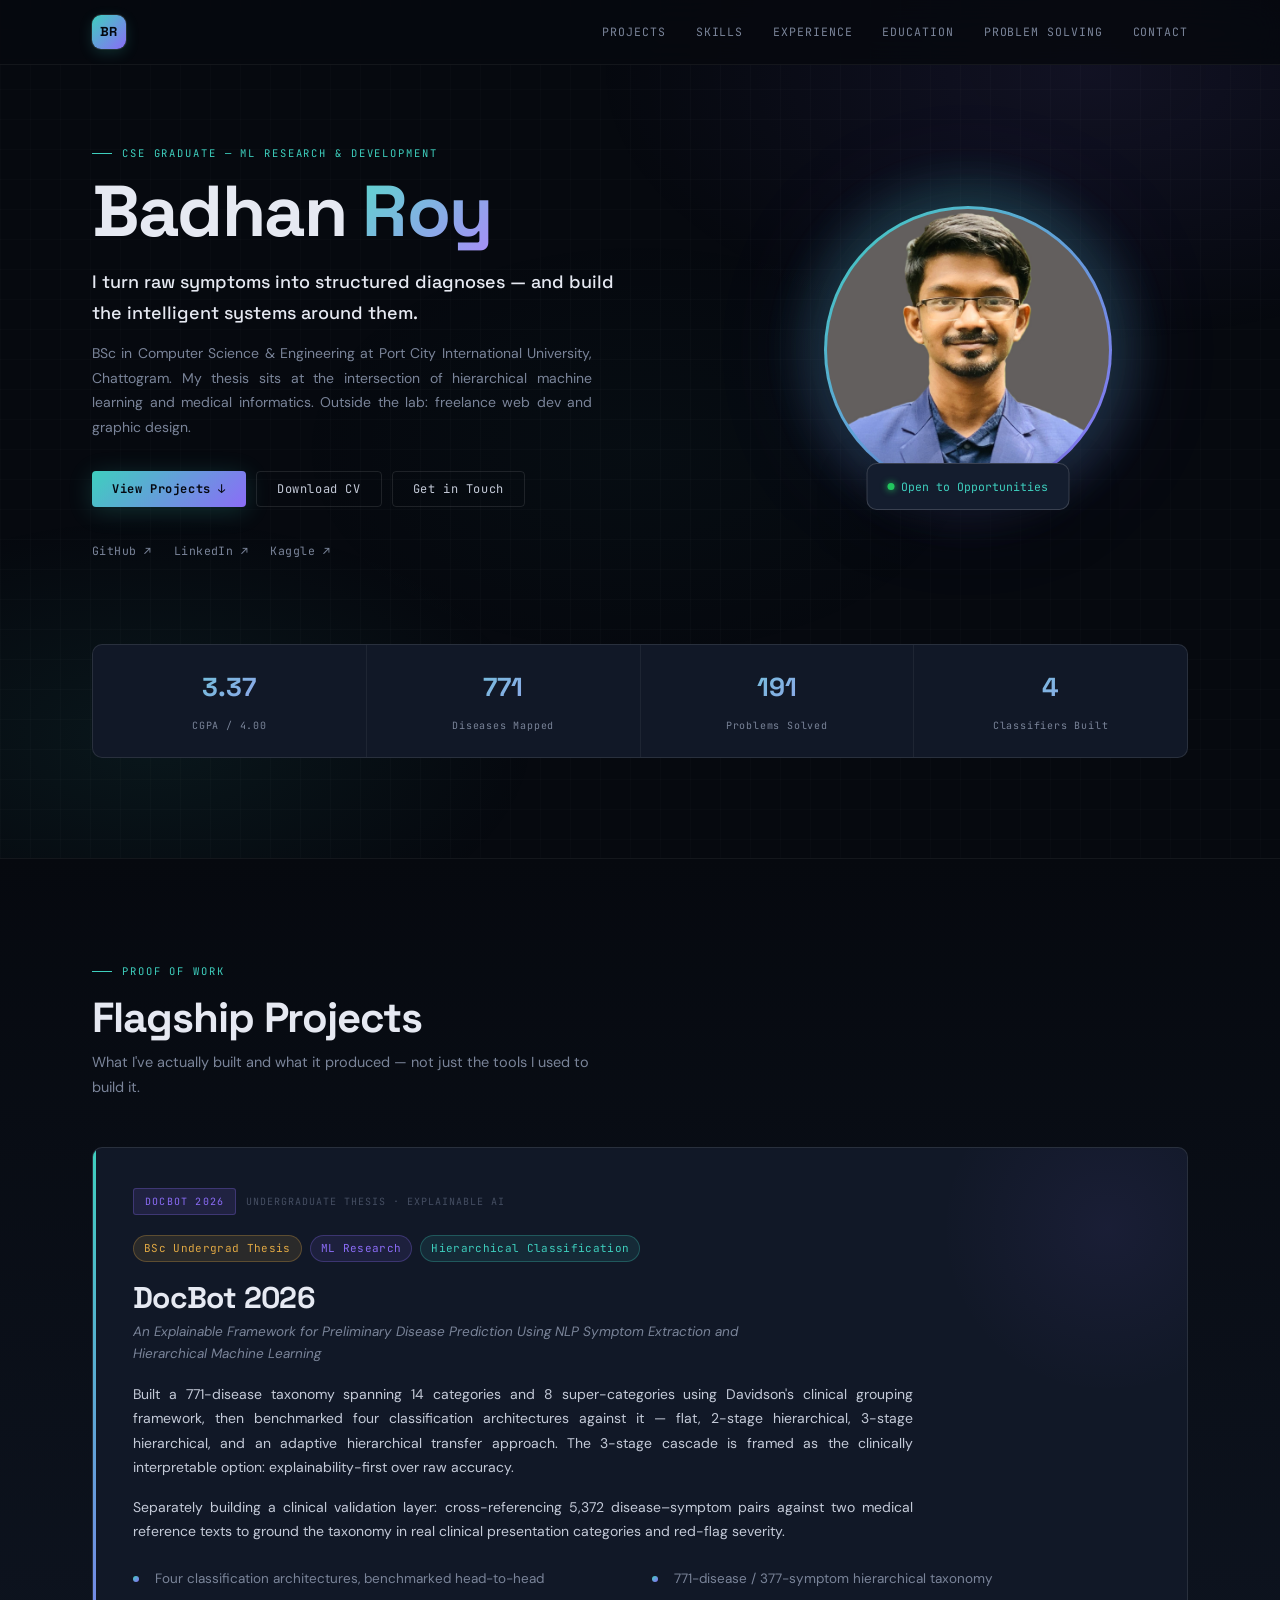
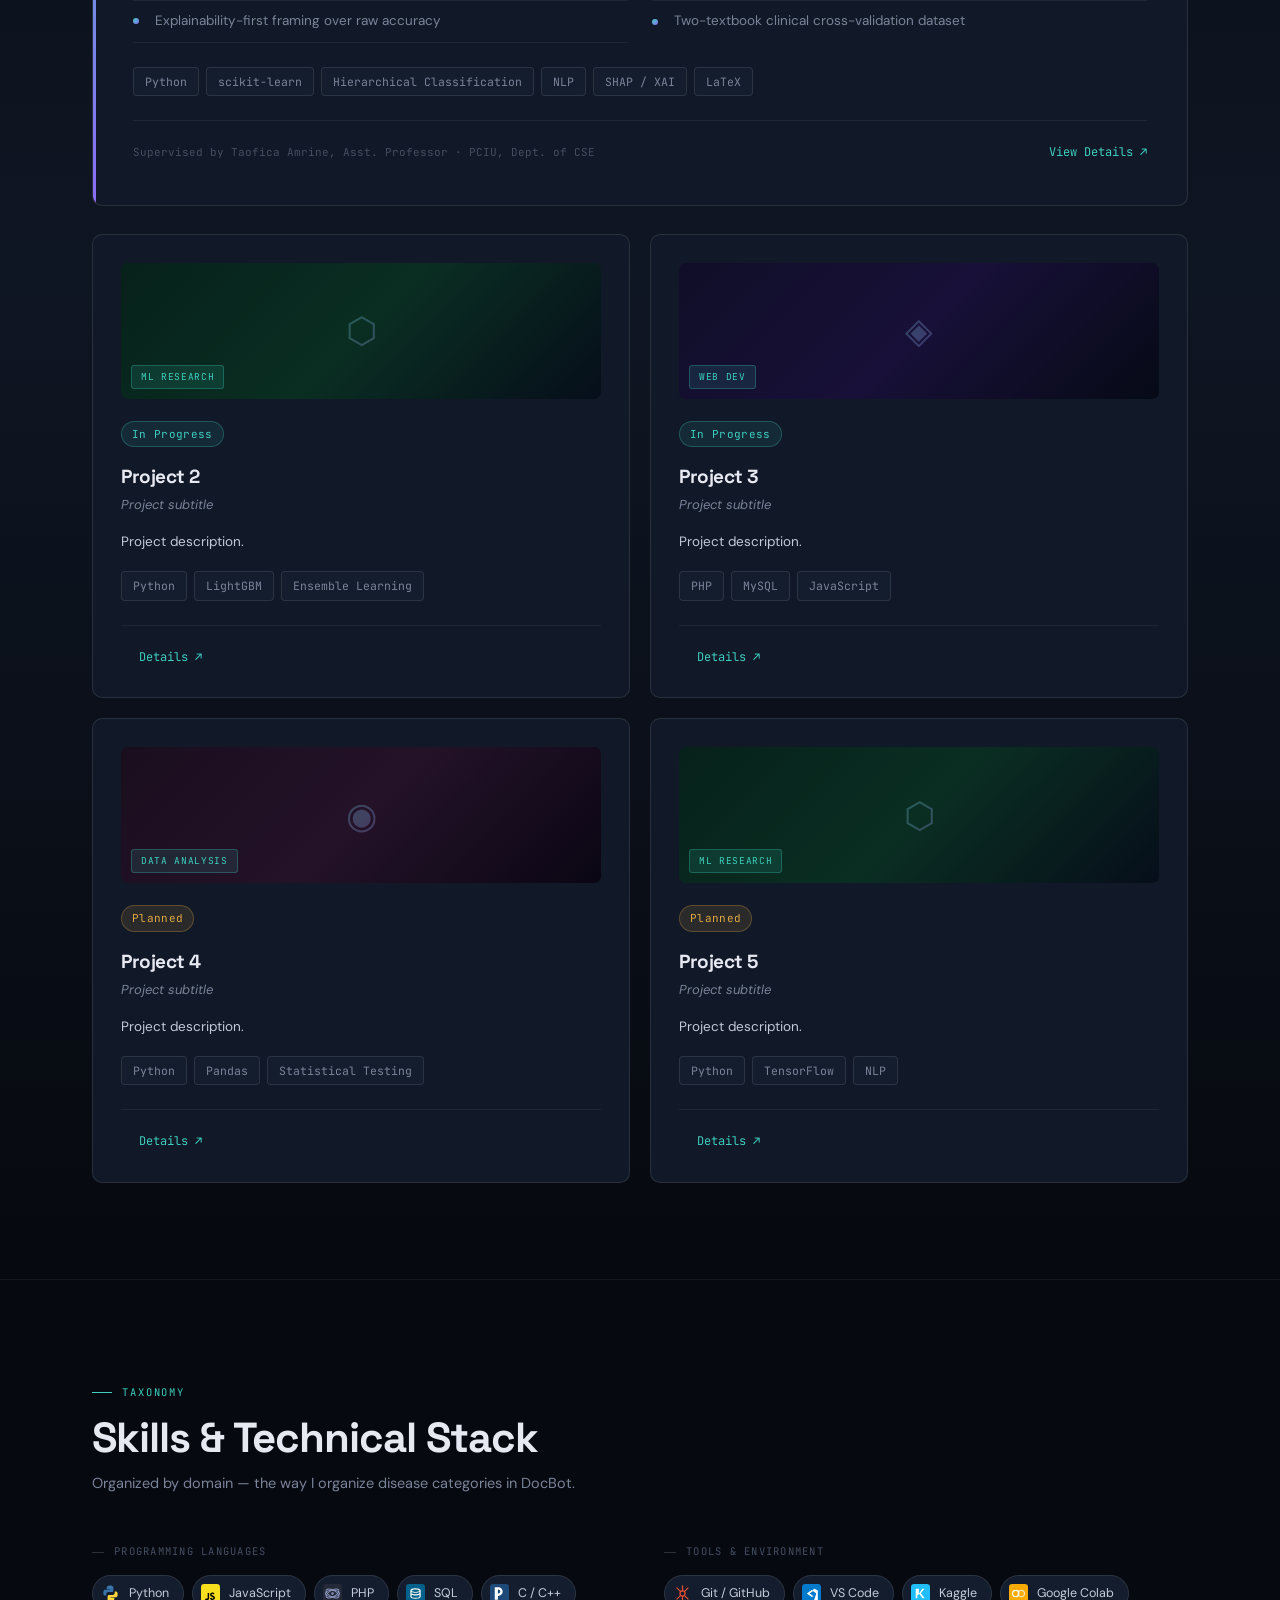
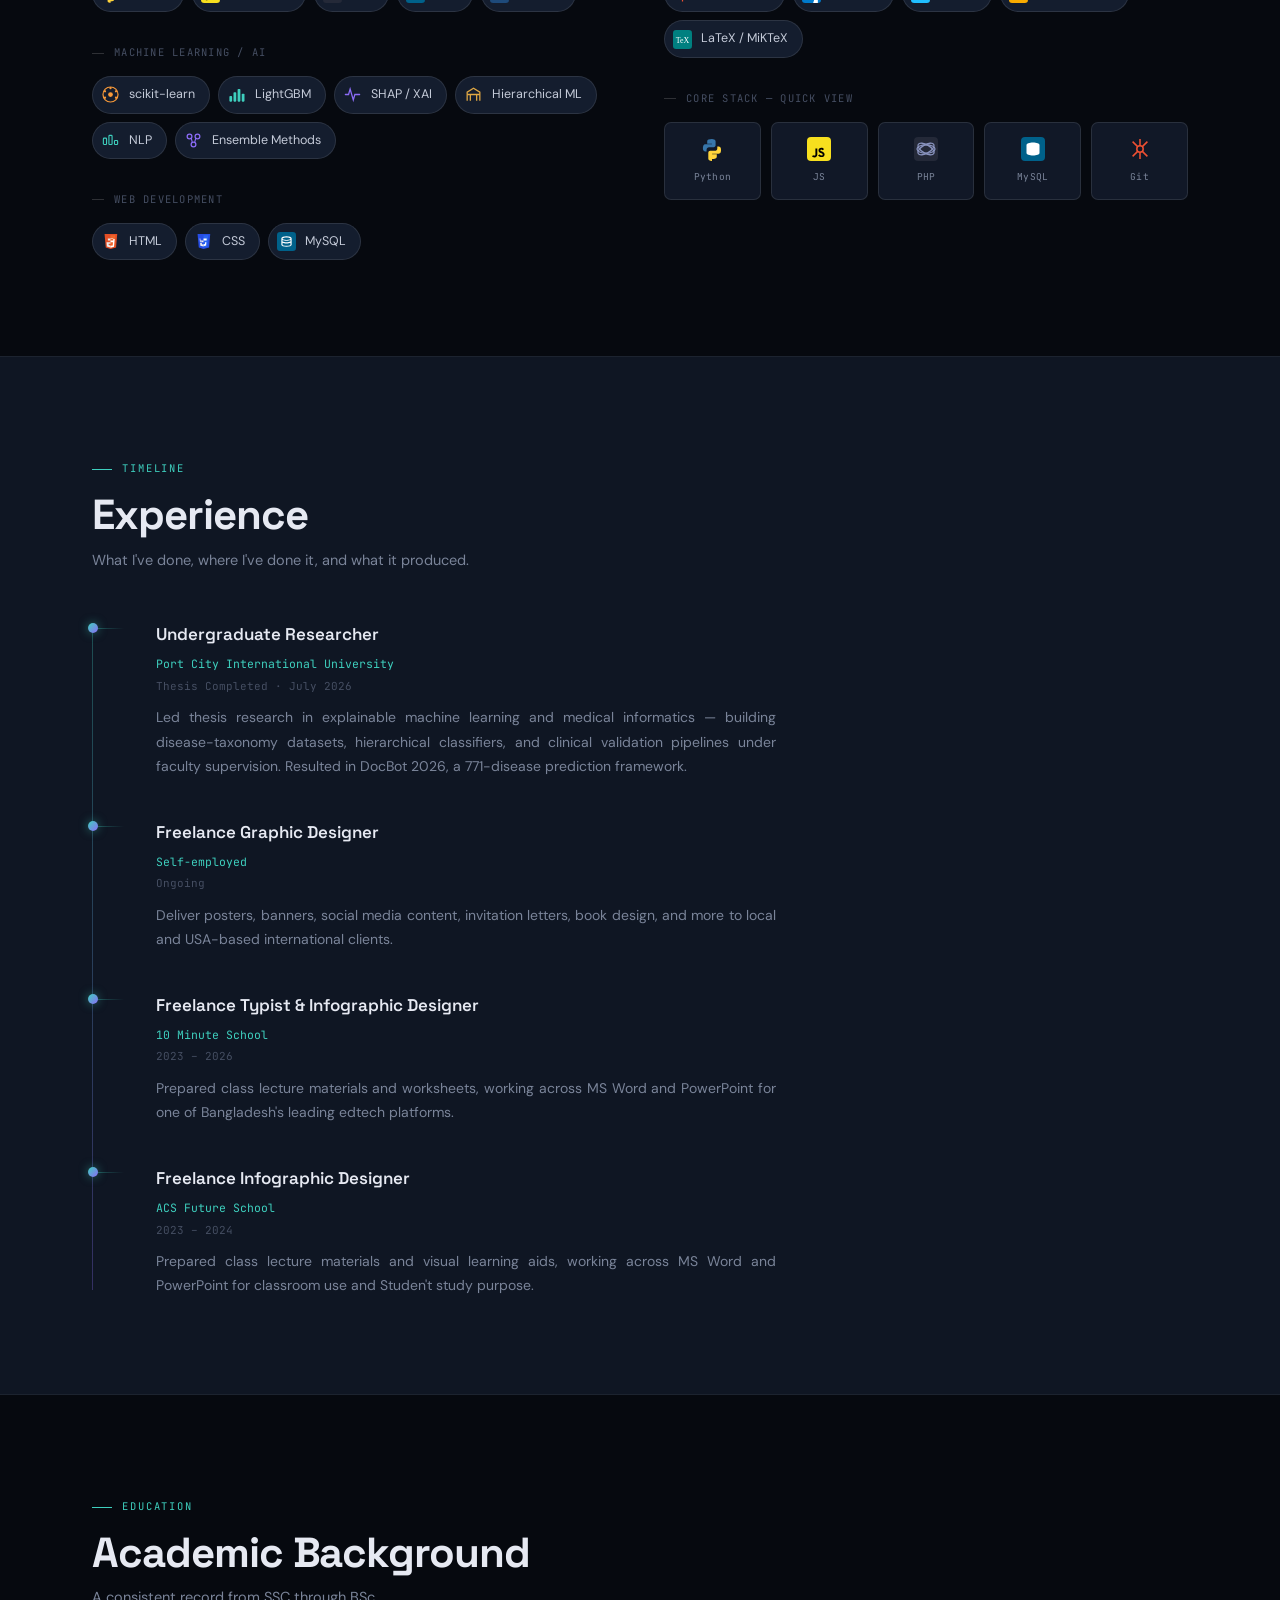
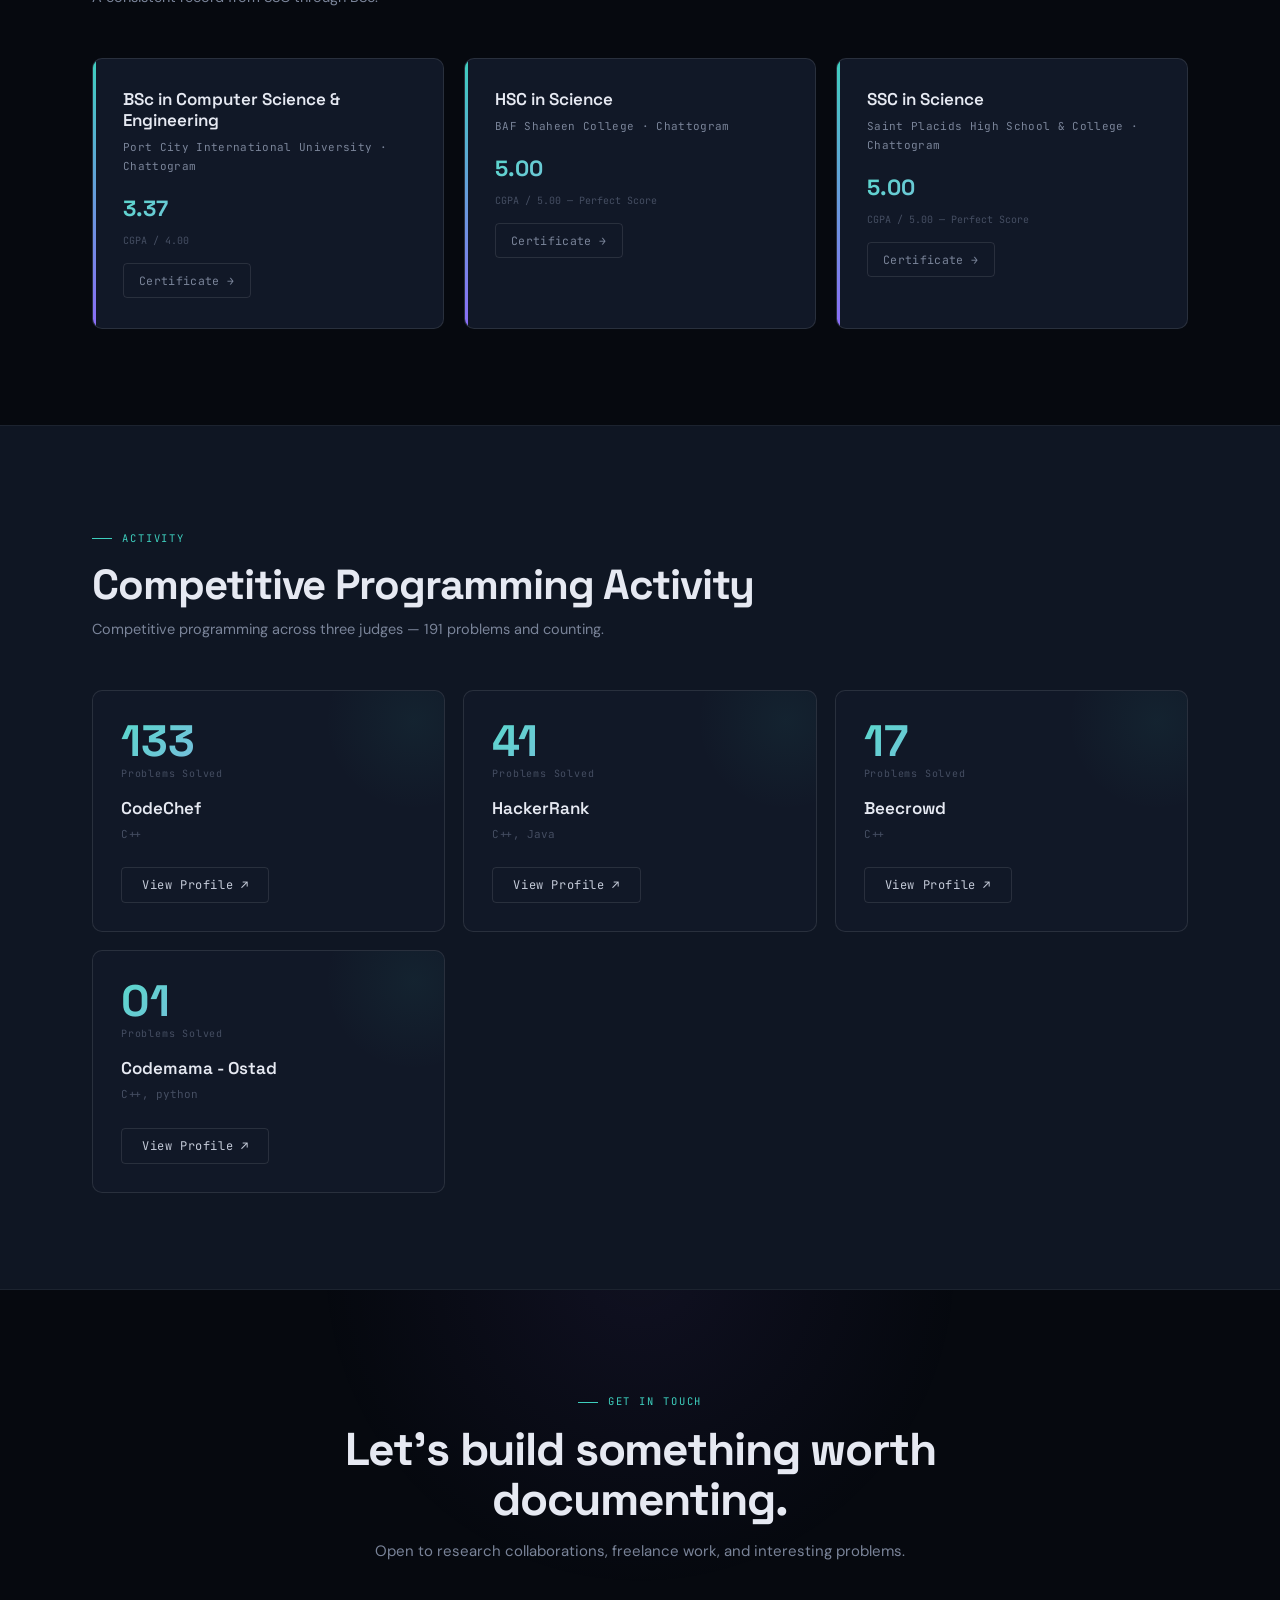
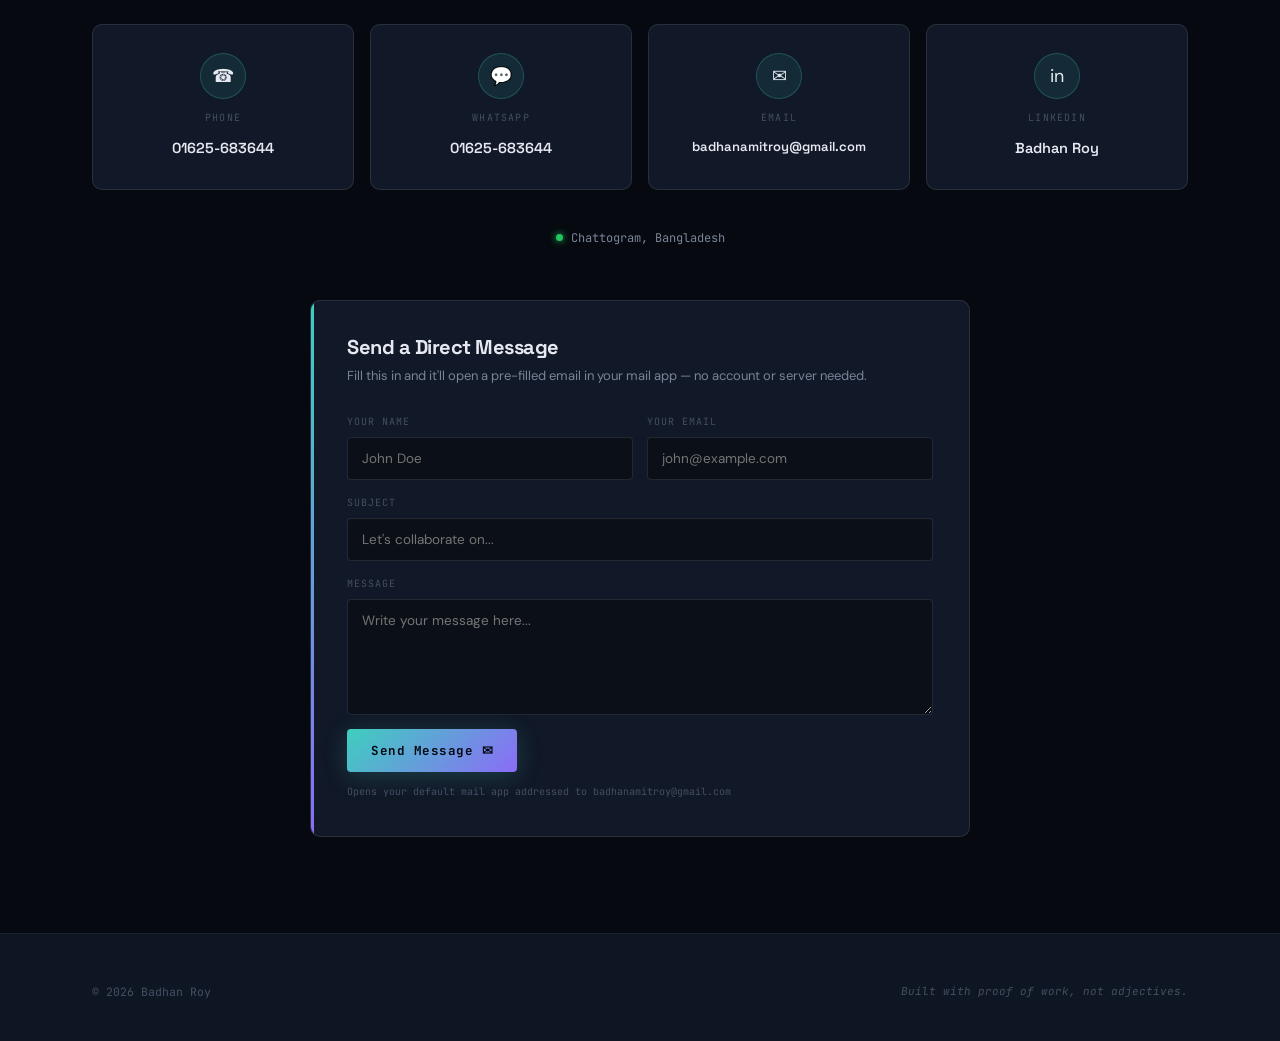
==== commit 558e741b: "Update index.html" ====
--- a/index.html
+++ b/index.html
@@ -144,7 +144,7 @@
 }
 .navbar {
   display: flex; align-items: center; justify-content: space-between;
-  padding: 15px 0; /* horizontal + max-width ekhon .wrap theke ashe — pixel-perfect match guaranteed */
+  padding-top: 15px; padding-bottom: 15px;
 }
 .brand {
   font-family: var(--mono); font-size: 12px; letter-spacing: .07em;
@@ -191,8 +191,9 @@
 .nav-toggle.open .hbar:nth-child(3) { transform: translateY(-6.6px) rotate(-45deg); }
 
 @media (max-width: 760px) { nav.desk { display: none; } .nav-toggle { display: flex; } }
+
 @media (max-width: 480px) {
-  .navbar { padding: 13px 0; }
+  .navbar { padding-top: 13px; padding-bottom: 13px; }
   .navbar.wrap, #mob-nav.wrap { padding-left: 18px; padding-right: 18px; }
 }
 
@@ -210,8 +211,13 @@
    ② HERO SECTION
 ═══════════════════════════════════════════════════ */
 .sec-hero {
-  padding: 72px 0 100px;
-}
+  padding-top: 72px;
+  padding-bottom: 100px;
+}
+@media (max-width: 480px) {
+  .wrap { padding: 0 20px; }
+}
+
 .hero-grid {
   display: grid; grid-template-columns: 1.15fr 0.85fr;
   gap: 60px; align-items: center;
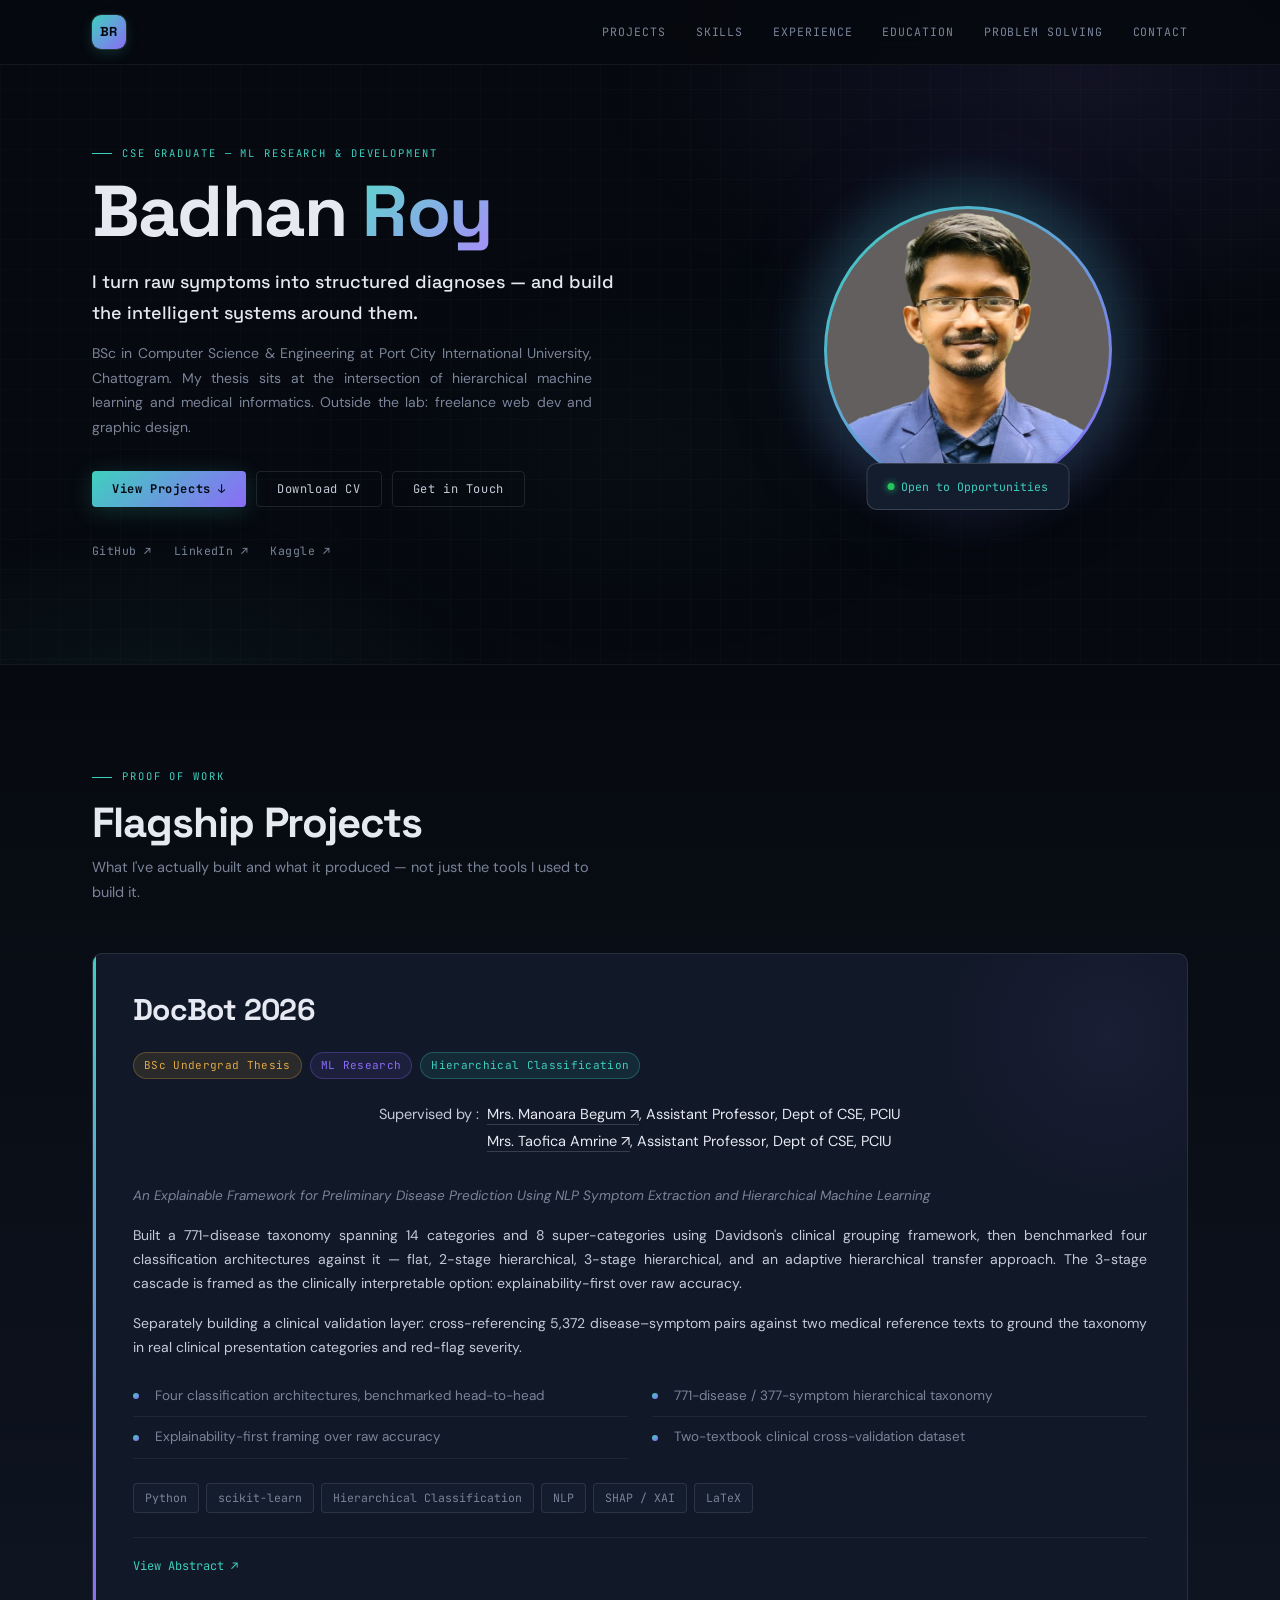
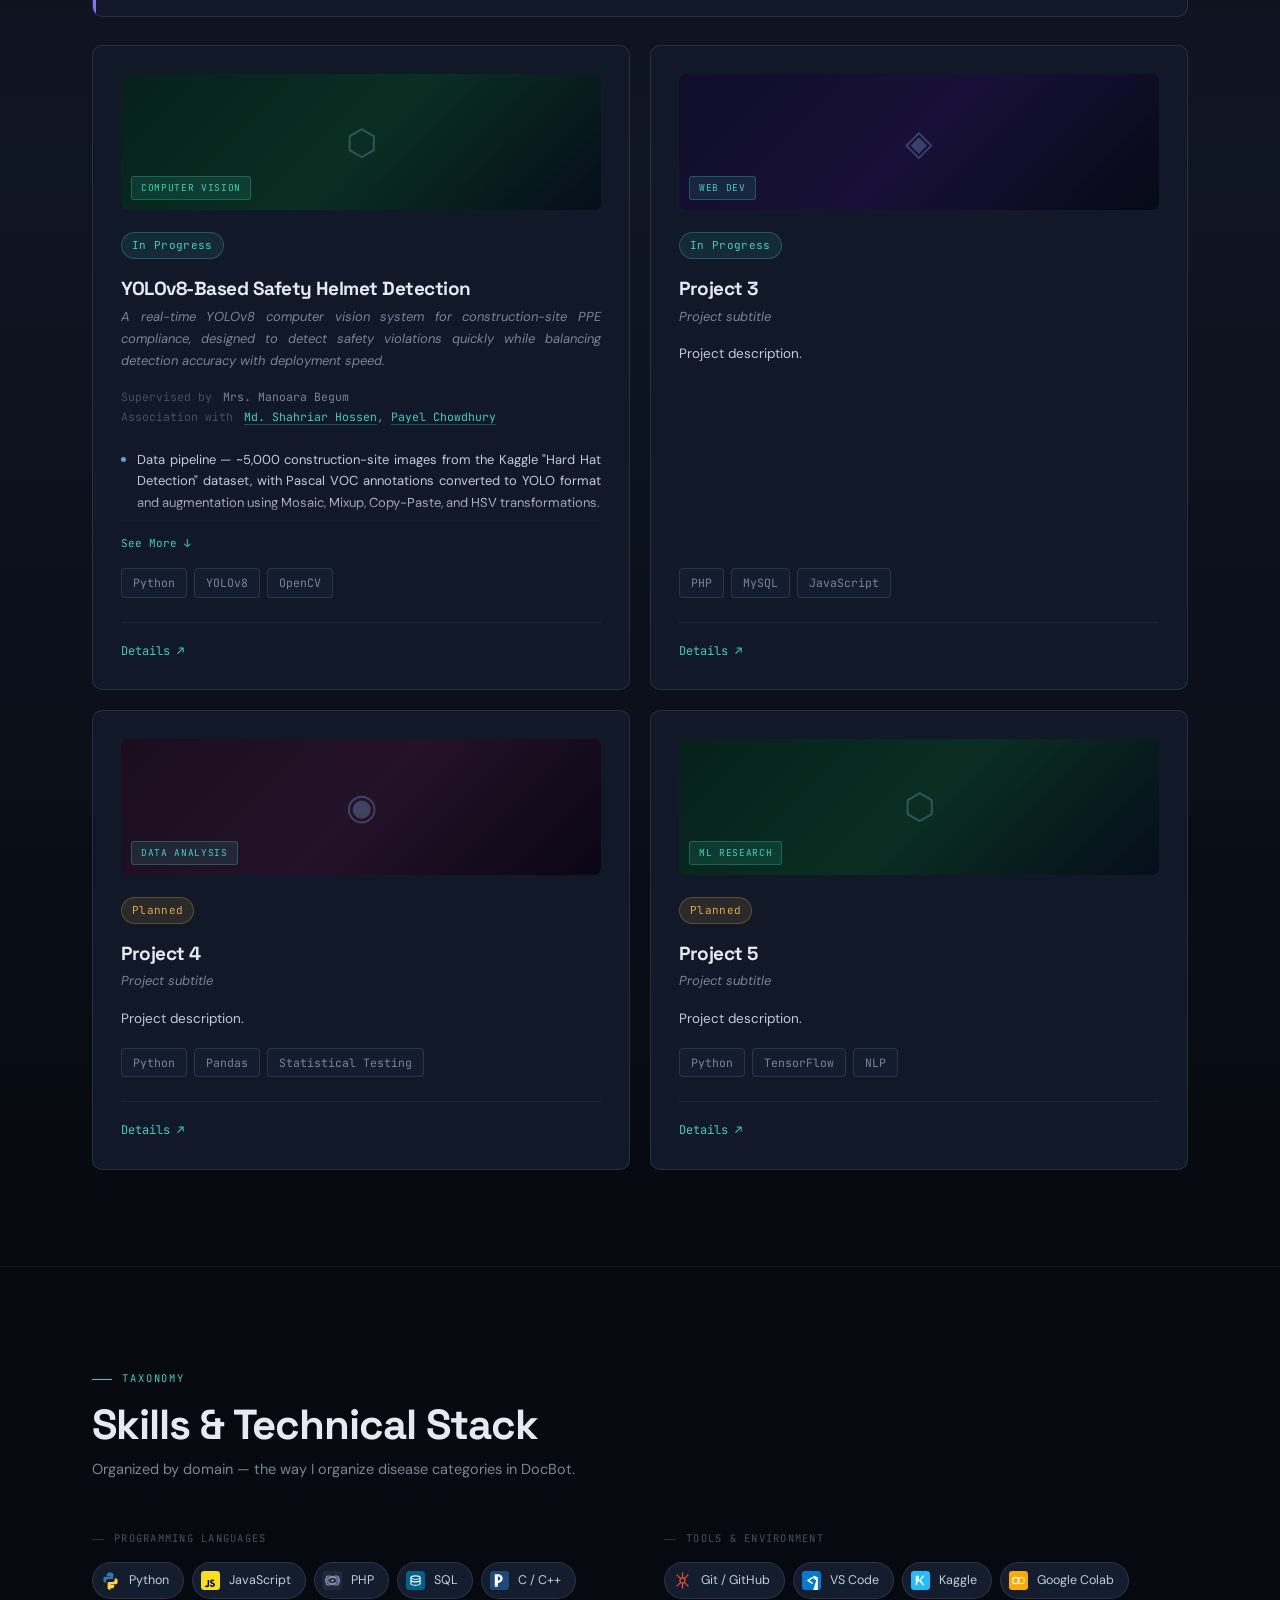
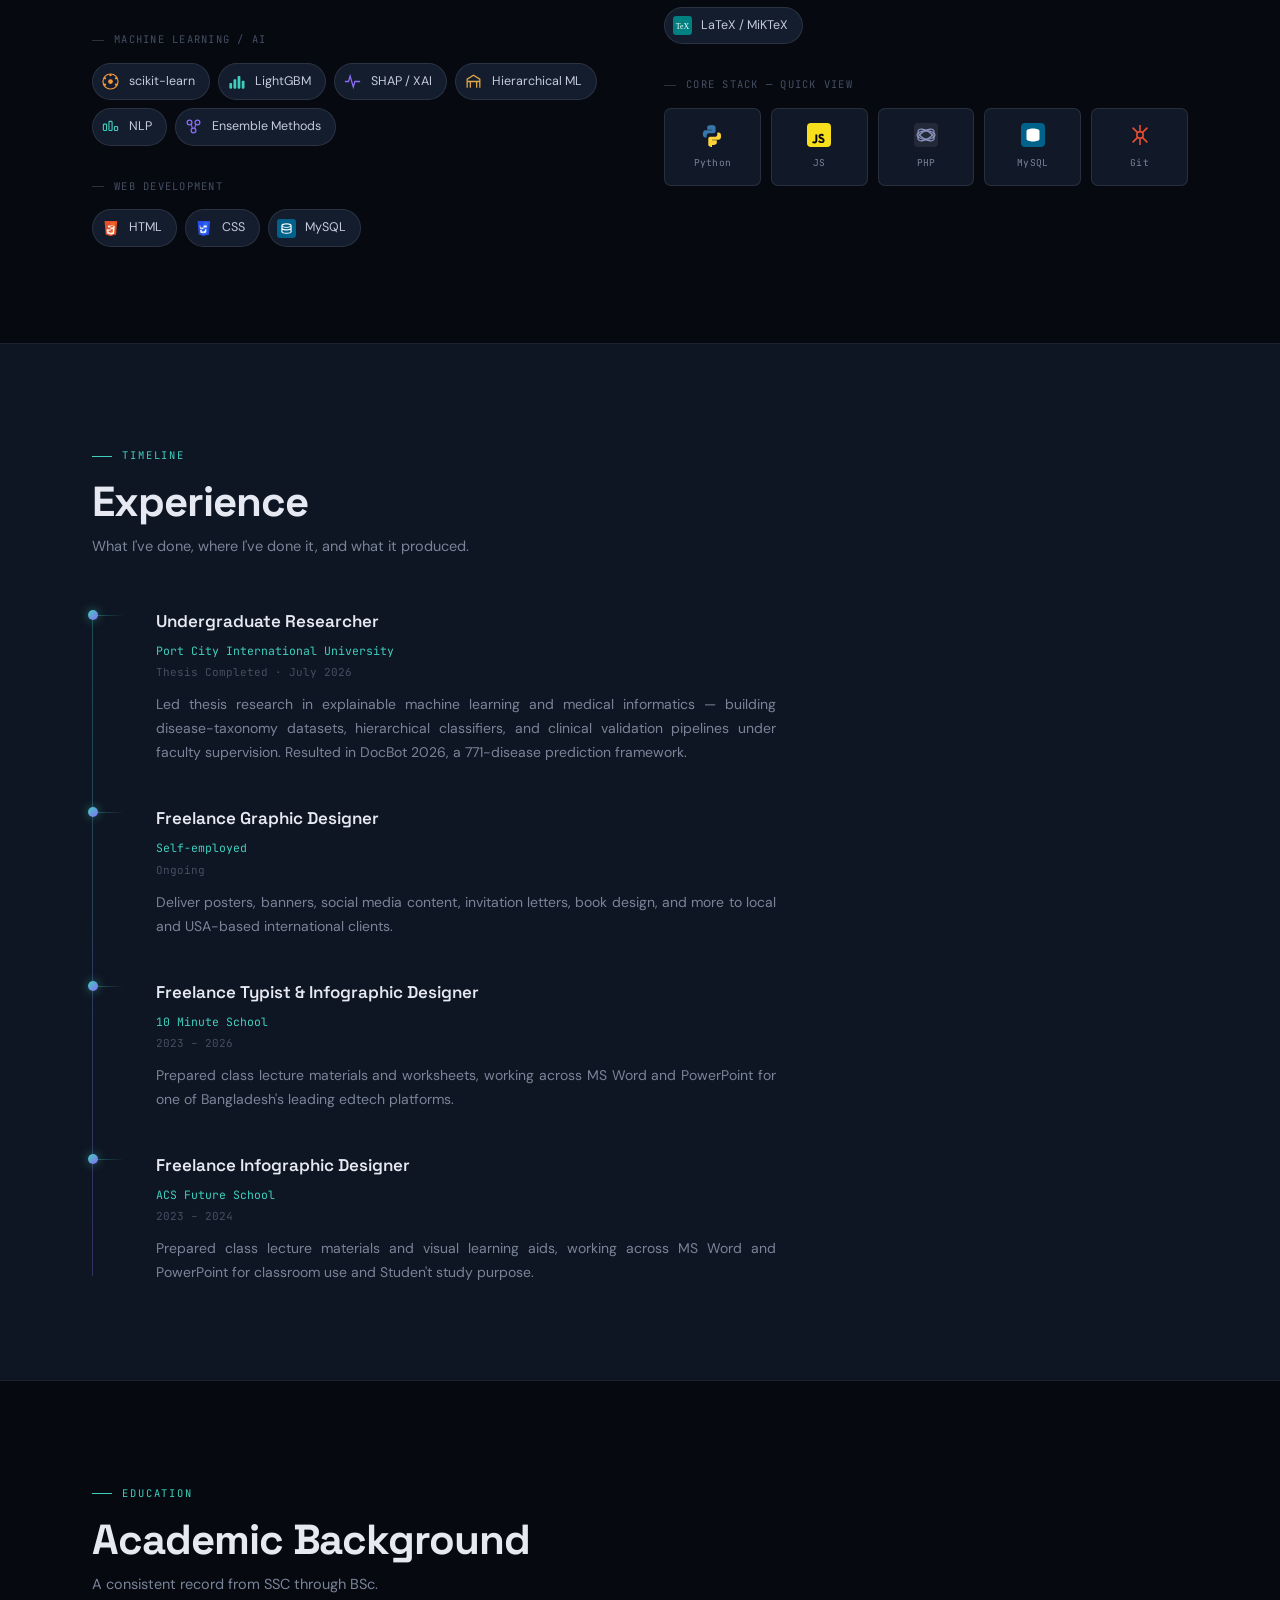
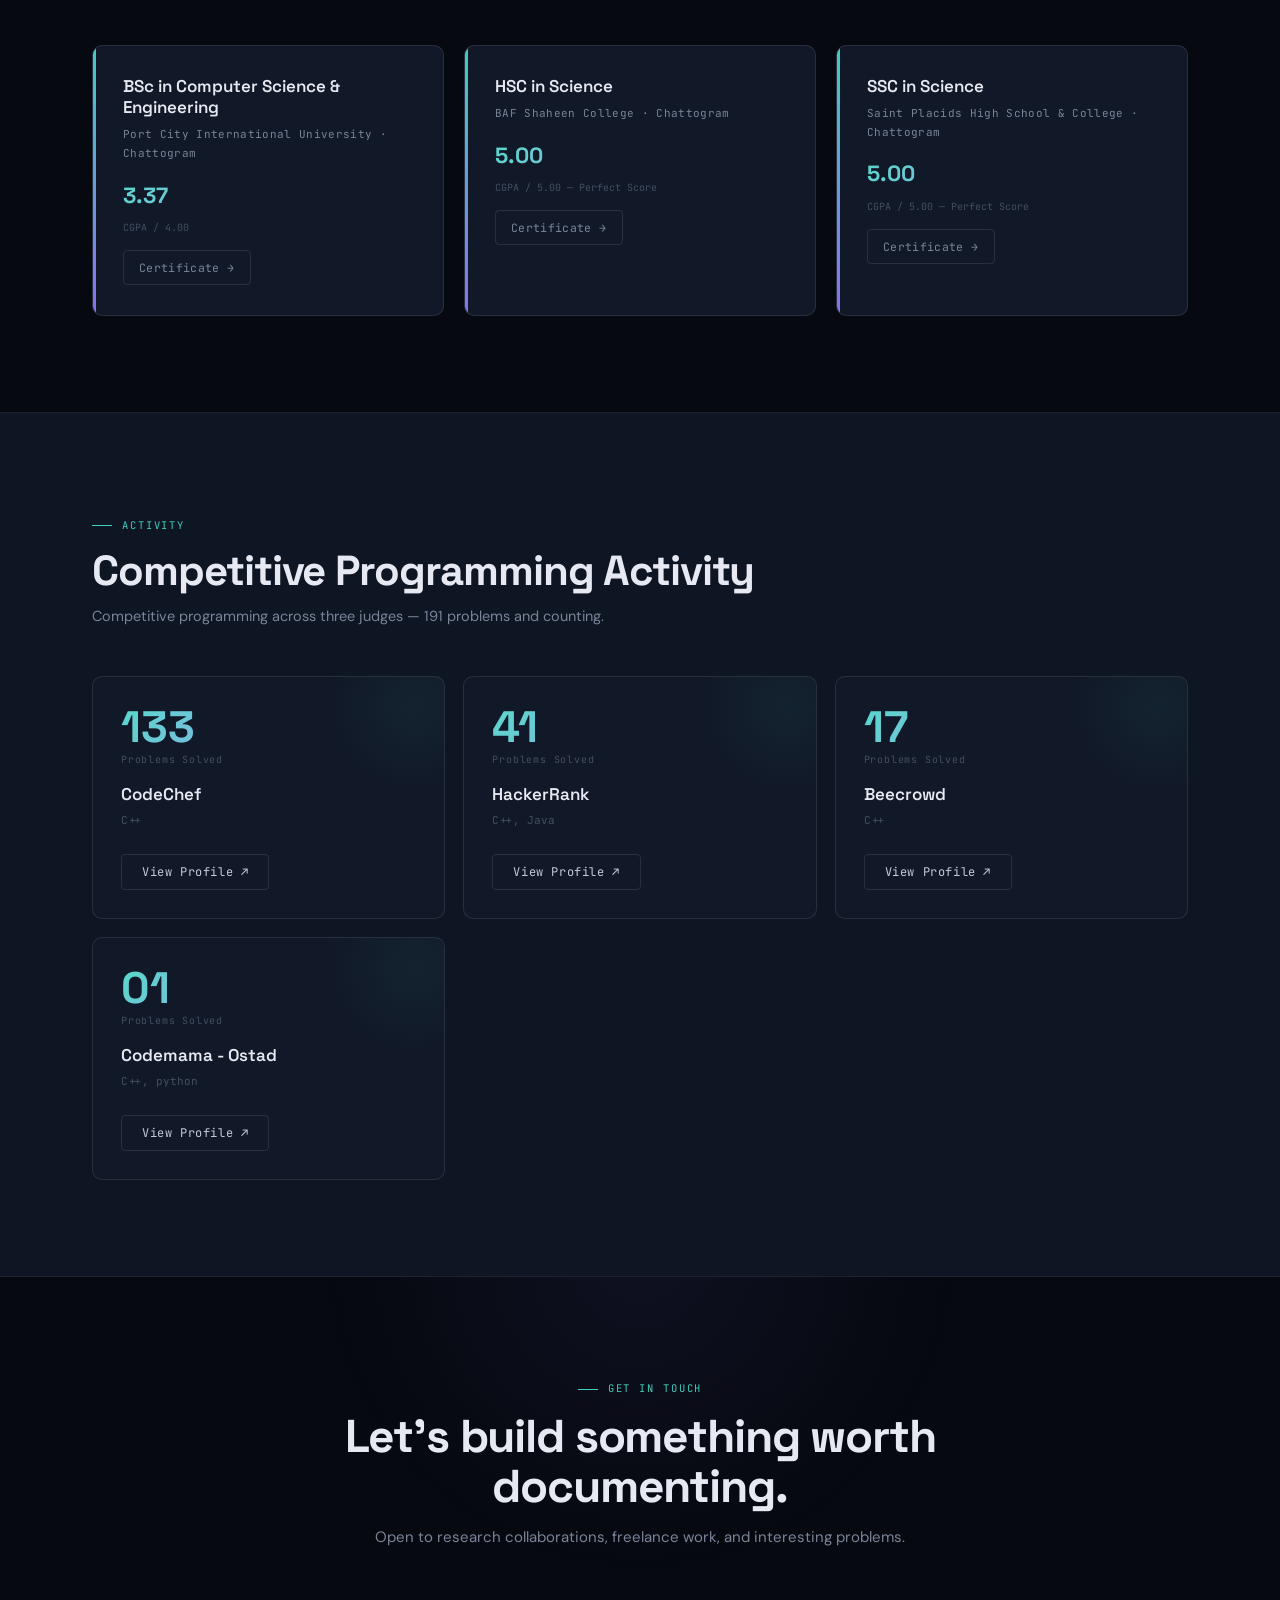
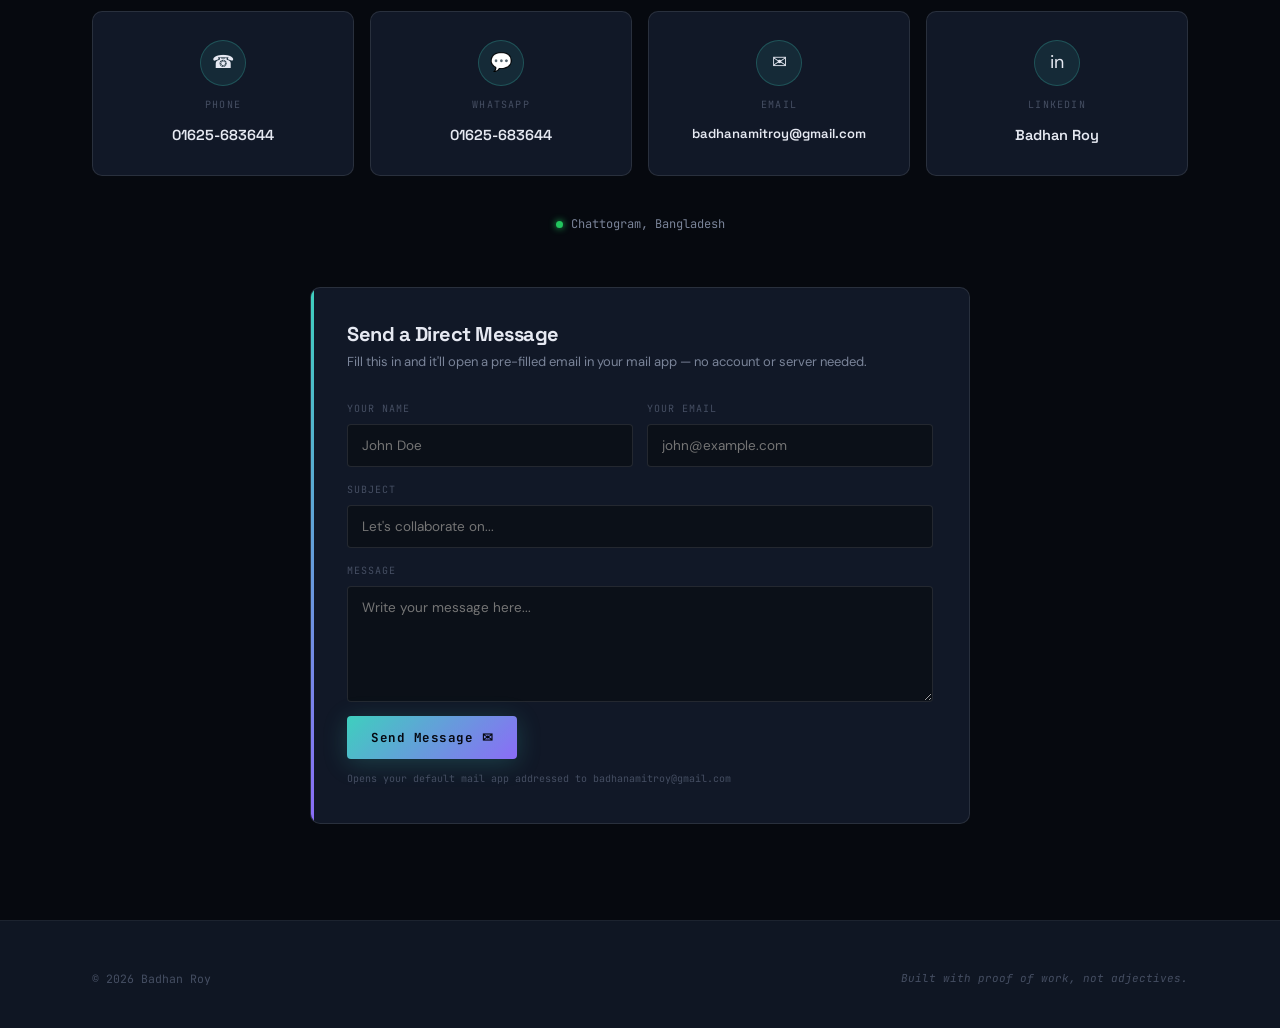
==== commit 3ca59deb: "Update index.html" ====
--- a/index.html
+++ b/index.html
@@ -207,22 +207,25 @@
 }
 #mob-nav a:hover { color: var(--teal); }
 
-/* ═══════════════════════════════════════════════════
-   ② HERO SECTION
-═══════════════════════════════════════════════════ */
 .sec-hero {
   padding-top: 72px;
   padding-bottom: 100px;
 }
-@media (max-width: 480px) {
-  .wrap { padding: 0 20px; }
+@media (max-width: 640px) {
+  .sec-hero { padding-top: 44px; padding-bottom: 56px; }
 }
 
 .hero-grid {
   display: grid; grid-template-columns: 1.15fr 0.85fr;
   gap: 60px; align-items: center;
 }
+
 @media (max-width: 900px) { .hero-grid { grid-template-columns: 1fr; gap: 52px; } }
+@media (max-width: 640px) {
+  .hero-grid { gap: 36px; }
+  .profile-ring { width: 220px; height: 220px; }
+  .hero-right { margin-bottom: 20px; } /* status-float badge-er jonno breathing room */
+}
 
 .hero-left h1 {
   font-size: clamp(46px, 6.8vw, 72px); line-height: .98; margin-bottom: 20px;
@@ -353,12 +356,21 @@
 .badge-violet{ background: var(--violet-d);color: var(--violet);border: 1px solid rgba(139,108,247,.28); }
 
 .proj-title { font-size: clamp(22px, 3vw, 30px); margin-bottom: 6px; }
-.proj-sub   { color: var(--muted); font-size: 13.5px; font-style: italic; margin-bottom: 16px; max-width: 68ch; }
+.proj-sub   { 
+  color: var(--muted); 
+  font-size: 13.5px; 
+  font-style: italic; 
+  margin-bottom: 16px;
+  max-width: 100%; 
+  line-height: 1.72;
+  text-align: justify; 
+}
+
 .proj-desc  { 
   color: var(--text-2); 
   font-size: 14px; 
   margin-bottom: 16px; 
-  max-width: 78ch; 
+  max-width: 100%; 
   line-height: 1.72;
   text-align: justify; 
 }
@@ -382,12 +394,39 @@
 .stack-row { display: flex; flex-wrap: wrap; gap: 7px; margin-bottom: 24px; }
 
 .proj-foot {
-  display: flex; flex-wrap: wrap; justify-content: space-between; align-items: center;
-  gap: 10px; padding-top: 18px; border-top: 1px solid var(--line);
-}
-.credit { font-family: var(--mono); font-size: 11px; color: var(--muted-2); }
+  display: flex; 
+  flex-direction: column; 
+  gap: 14px;
+  padding-top: 18px; 
+  border-top: 1px solid var(--line);
+}
+
+.credit { 
+  font-family: var(--mono); 
+  font-size: 11px; 
+  color: var(--muted-2); 
+  line-height: 1.9; 
+  display: block; 
+}
+
+.supervisor-credit { display: flex; justify-content: center; margin: 22px 0 28px; text-align: center; }
+.sc-row { display: inline-flex; gap: 8px; font-family: var(--body); font-size: 14.5px; color: var(--text); line-height: 1.9; }
+.sc-label { flex-shrink: 0; color: var(--text-2); }
+.sc-names { text-align: left; }
+.sc-names a {
+  color: var(--text); border-bottom: 1px solid var(--line-s);
+  padding-bottom: 1px; transition: color .15s, border-color .15s;
+}
+.sc-names a:hover { color: var(--teal); border-color: var(--teal); }
+@media (max-width: 560px) {
+  .sc-row { flex-direction: column; align-items: center; text-align: center; gap: 2px; }
+  .sc-names { text-align: center; }
+  .sc-names br { display: none; }
+}
+
+.link-row { display: flex; gap: 18px; flex-wrap: wrap; }
 .link-row a {
-  font-family: var(--mono); font-size: 12px; color: var(--teal); margin-left: 18px;
+  font-family: var(--mono); font-size: 12px; color: var(--teal);
   transition: opacity .15s;
 }
 .link-row a:hover { opacity: .7; text-decoration: underline; }
@@ -413,6 +452,48 @@
   height: 136px; border-radius: 7px; margin-bottom: 22px; overflow: hidden;
   display: flex; align-items: center; justify-content: center; position: relative;
 }
+
+.proj-meta { margin-bottom: 14px; }
+.proj-meta-line {
+  font-family: var(--mono); font-size: 11.5px; color: var(--muted); line-height: 1.8;
+}
+.pm-label { color: var(--muted-2); margin-right: 4px; }
+.proj-meta-line a {
+  color: var(--teal); border-bottom: 1px solid rgba(62,207,190,.3);
+  transition: color .15s, border-color .15s;
+}
+.proj-meta-line a:hover { color: var(--text); border-color: var(--text); }
+
+.proj-highlights {
+  list-style: none; margin: 0 0 4px; max-height: 84px; overflow: hidden;
+  position: relative; transition: max-height .35s ease;
+}
+.proj-highlights.expanded { max-height: 600px; }
+.proj-highlights::after {
+  content: ""; position: absolute; bottom: 0; left: 0; right: 0; height: 28px;
+  background: linear-gradient(180deg, transparent, var(--card));
+  transition: opacity .25s ease;
+}
+.proj-highlights.expanded::after { opacity: 0; pointer-events: none; }
+.proj-highlights li {
+  font-size: 13px; color: var(--text-2); line-height: 1.65;
+  padding: 7px 0 7px 16px; position: relative;
+  border-bottom: 1px solid var(--line);
+  text-align: justify;
+}
+.proj-highlights li:last-child { border-bottom: none; }
+.proj-highlights li::before {
+  content: ""; position: absolute; left: 0; top: 15px;
+  width: 5px; height: 5px; border-radius: 50%; background: var(--grad);
+}
+
+.see-more-btn {
+  font-family: var(--mono); font-size: 11px; color: var(--teal);
+  background: none; border: none; cursor: pointer; padding: 6px 0 18px;
+  display: inline-flex; align-items: center; gap: 4px; transition: opacity .15s;
+}
+.see-more-btn:hover { opacity: .7; }
+
 .cv-ml   { background: linear-gradient(135deg,#06211a 0%,#0a2e22 50%,#060e1a 100%); }
 .cv-web  { background: linear-gradient(135deg,#100e28 0%,#181038 50%,#060a16 100%); }
 .cv-data { background: linear-gradient(135deg,#1a0e1e 0%,#241228 50%,#0a0614 100%); }
@@ -768,26 +849,6 @@
       </div>
     </div>
   </div>
-
-  <!-- Stats strip -->
-  <div class="hero-stats reveal" style="animation-delay:.3s">
-    <div class="hstat">
-      <span class="hstat-num">3.37</span>
-      <span class="hstat-lbl">CGPA / 4.00</span>
-    </div>
-    <div class="hstat">
-      <span class="hstat-num">771</span>
-      <span class="hstat-lbl">Diseases Mapped</span>
-    </div>
-    <div class="hstat">
-      <span class="hstat-num">191</span>
-      <span class="hstat-lbl">Problems Solved</span>
-    </div>
-    <div class="hstat">
-      <span class="hstat-num">4</span>
-      <span class="hstat-lbl">Classifiers Built</span>
-    </div>
-  </div>
 </section>
 
 <!-- ━━━━━━━━━━━━━━━━━━━━━━━━━━━━━━━━━━
@@ -804,16 +865,26 @@
     <!-- DocBot -->
     <div class="flagship reveal">
       <div class="f-topbar">
-        <span class="f-label">DOCBOT 2026</span>
-        <span class="f-cat">Undergraduate Thesis · Explainable AI</span>
+        <h3 class="proj-title">DocBot 2026</h3>
       </div>
       <div class="badge-row">
         <span class="badge badge-amber">BSc Undergrad Thesis</span>
         <span class="badge badge-violet">ML Research</span>
         <span class="badge badge-teal">Hierarchical Classification</span>
       </div>
-      <h3 class="proj-title">DocBot 2026</h3>
+
+      <div class="supervisor-credit">
+        <div class="sc-row">
+          <span class="sc-label">Supervised by :</span>
+          <span class="sc-names">
+            <a href="https://scholar.google.com/citations?hl=en&user=ZANh0icAAAAJ&view_op=list_works&citft=1&citft=2&citft=3&email_for_op=badhanamitroy%40gmail.com&gmla=[base64]" target="_blank" rel="noopener">Mrs. Manoara Begum ↗</a>, Assistant Professor, Dept of CSE, PCIU<br>
+            <a href="https://scholar.google.com/citations?hl=en&user=lt_oWOoAAAAJ&view_op=list_works&citft=1&citft=2&citft=3&email_for_op=badhanamitroy%40gmail.com&gmla=[base64]" target="_blank" rel="noopener">Mrs. Taofica Amrine ↗</a>, Assistant Professor, Dept of CSE, PCIU
+          </span>
+        </div>
+      </div>
+
       <p class="proj-sub">An Explainable Framework for Preliminary Disease Prediction Using NLP Symptom Extraction and Hierarchical Machine Learning</p>
+      
       <p class="proj-desc">Built a 771-disease taxonomy spanning 14 categories and 8 super-categories using Davidson's clinical grouping framework, then benchmarked four classification architectures against it — flat, 2-stage hierarchical, 3-stage hierarchical, and an adaptive hierarchical transfer approach. The 3-stage cascade is framed as the clinically interpretable option: explainability-first over raw accuracy.</p>
       <p class="proj-desc">Separately building a clinical validation layer: cross-referencing 5,372 disease–symptom pairs against two medical reference texts to ground the taxonomy in real clinical presentation categories and red-flag severity.</p>
       <ul class="feat-grid">
@@ -831,9 +902,8 @@
         <span class="tag">LaTeX</span>
       </div>
       <div class="proj-foot">
-        <span class="credit">Supervised by Taofica Amrine, Asst. Professor · PCIU, Dept. of CSE</span>
         <div class="link-row">
-          <a href="#" target="_blank" rel="noopener">View Details ↗</a>
+          <a href="#" target="_blank" rel="noopener">View Abstract ↗</a>
         </div>
       </div>
     </div>
@@ -843,19 +913,34 @@
       <div class="proj-card reveal">
         <div class="card-visual cv-ml">
           <div class="cv-icon">⬡</div>
-          <span class="cv-chip">ML Research</span>
+          <span class="cv-chip">Computer Vision</span>
         </div>
         <div class="badge-row"><span class="badge badge-teal">In Progress</span></div>
-        <h3 class="proj-title">Project 2</h3>
-        <p class="proj-sub">Project subtitle</p>
-        <p class="proj-desc">Project description.</p>
+        <h3 class="proj-title">YOLOv8-Based Safety Helmet Detection</h3>
+        <p class="proj-sub">A real-time YOLOv8 computer vision system for construction-site PPE compliance, designed to detect safety violations quickly while balancing detection accuracy with deployment speed.</p>
+
+        <div class="proj-meta">
+          <p class="proj-meta-line"><span class="pm-label">Supervised by</span> Mrs. Manoara Begum</p>
+          <p class="proj-meta-line"><span class="pm-label">Association with</span> <a href="https://www.linkedin.com/in/mdshahriarhossain7/" target="_blank" rel="noopener">Md. Shahriar Hossen</a>, <a href="https://www.linkedin.com/in/payel-chowdhury-508a33377/" target="_blank" rel="noopener">Payel Chowdhury</a></p>
+        </div>
+
+        <ul class="proj-highlights">
+          <li>Data pipeline — ~5,000 construction-site images from the Kaggle "Hard Hat Detection" dataset, with Pascal VOC annotations converted to YOLO format and augmentation using Mosaic, Mixup, Copy-Paste, and HSV transformations.</li>
+          <li>Model comparison — benchmarked YOLOv8s for speed against YOLOv8m for precision, training both for 50 epochs with AdamW, cosine-annealing LR scheduling, mixed precision, and early stopping.</li>
+          <li>Helmet-class performance — YOLOv8s reached 96.4% mAP@50 / 94.5% precision; YOLOv8m reached 97.1% mAP@50 / 94.7% precision.</li>
+          <li>Deployment choice — YOLOv8s was selected for production because it maintains &gt;94% precision at 119 FPS on a Tesla T4 while using a smaller footprint (11.2M vs 25.9M params), making it practical for edge devices and live surveillance.</li>
+        </ul>
+        <button class="see-more-btn" type="button">See More ↓</button>
+
         <div class="stack-row">
-          <span class="tag">Python</span><span class="tag">LightGBM</span><span class="tag">Ensemble Learning</span>
+          <span class="tag">Python</span><span class="tag">YOLOv8</span><span class="tag">OpenCV</span>
         </div>
         <div class="proj-foot" style="margin-top:auto">
           <div class="link-row"><a href="#" rel="noopener">Details ↗</a></div>
         </div>
       </div>
+
+
       <div class="proj-card reveal" style="animation-delay:.1s">
         <div class="card-visual cv-web">
           <div class="cv-icon">◈</div>
@@ -1283,6 +1368,15 @@
   navToggle.setAttribute('aria-expanded','false');
 }));
 
+// See More / See Less toggles (works for any .proj-highlights + .see-more-btn pair)
+document.querySelectorAll('.see-more-btn').forEach(btn => {
+  const list = btn.previousElementSibling;
+  btn.addEventListener('click', () => {
+    const expanded = list.classList.toggle('expanded');
+    btn.textContent = expanded ? 'See Less ↑' : 'See More ↓';
+  });
+});
+
 // Scroll reveal
 const prefersReduced = window.matchMedia('(prefers-reduced-motion: reduce)').matches;
 if (!prefersReduced && 'IntersectionObserver' in window) {
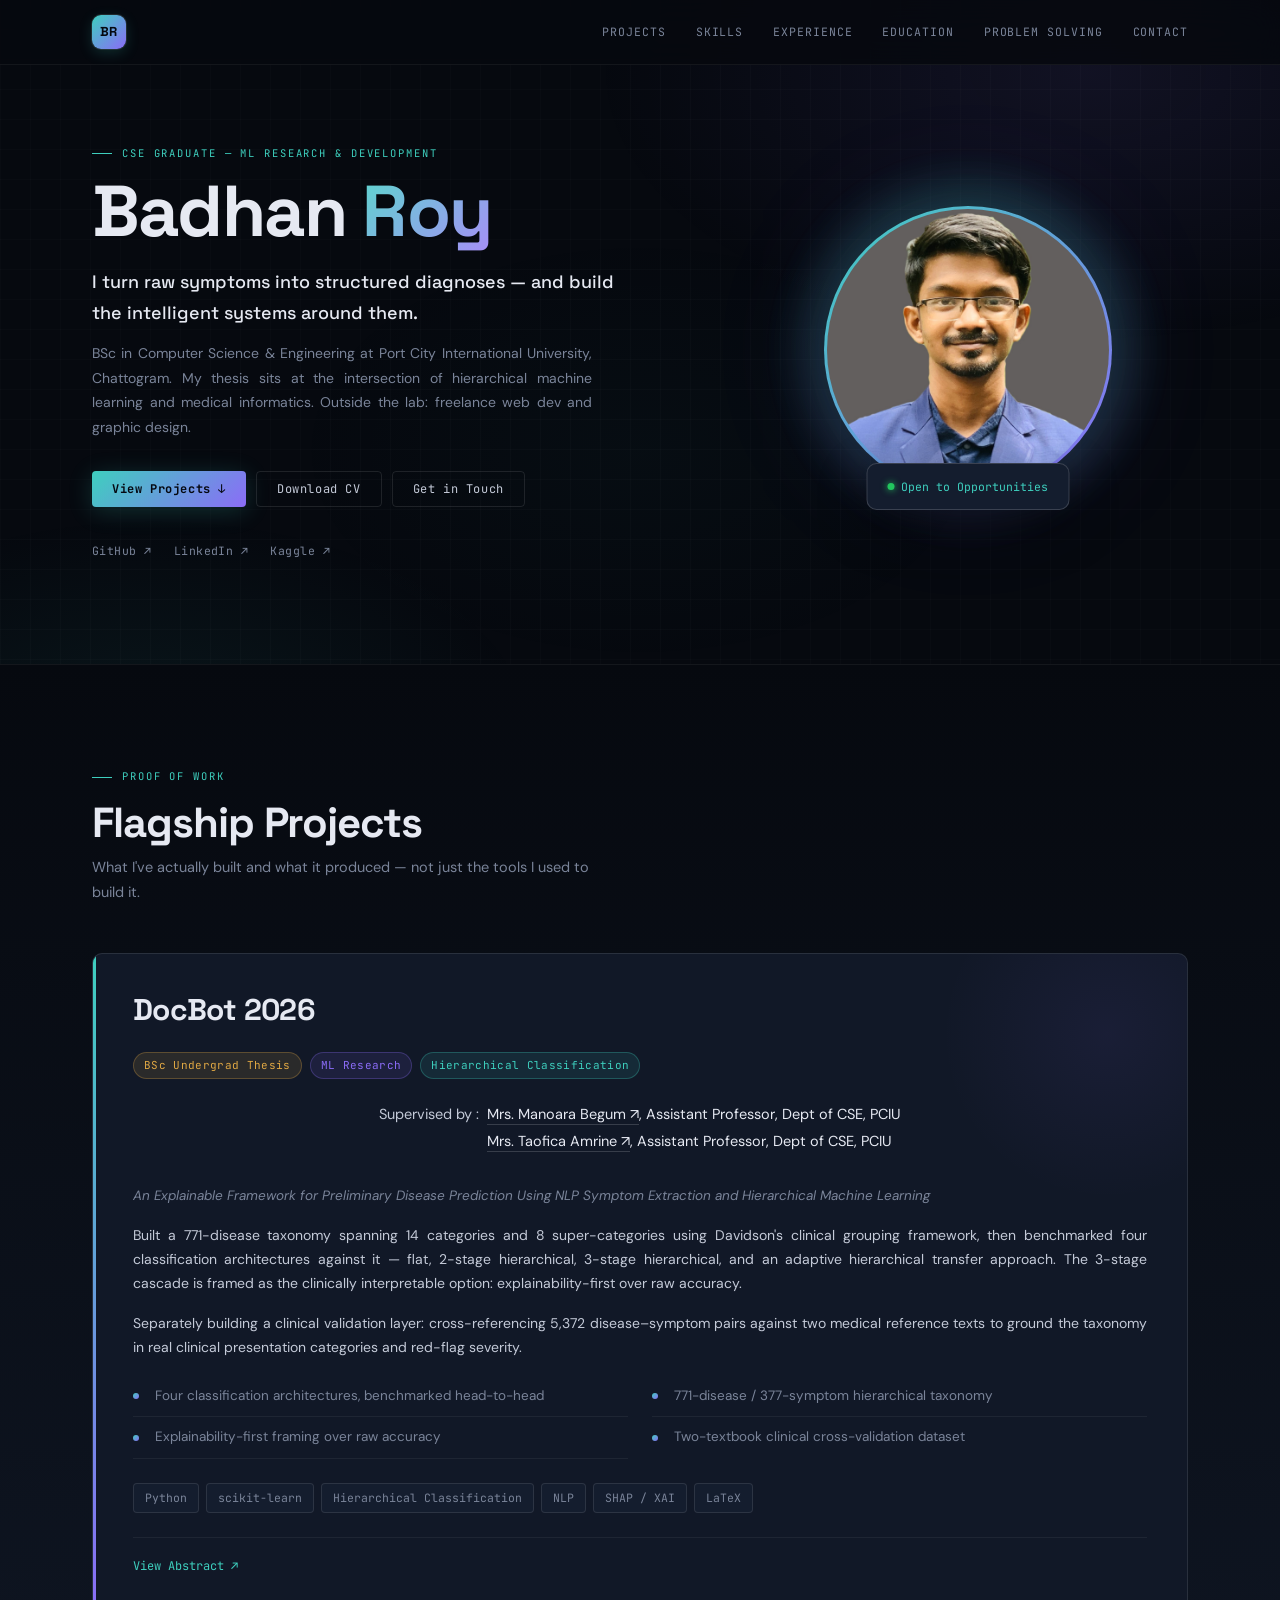
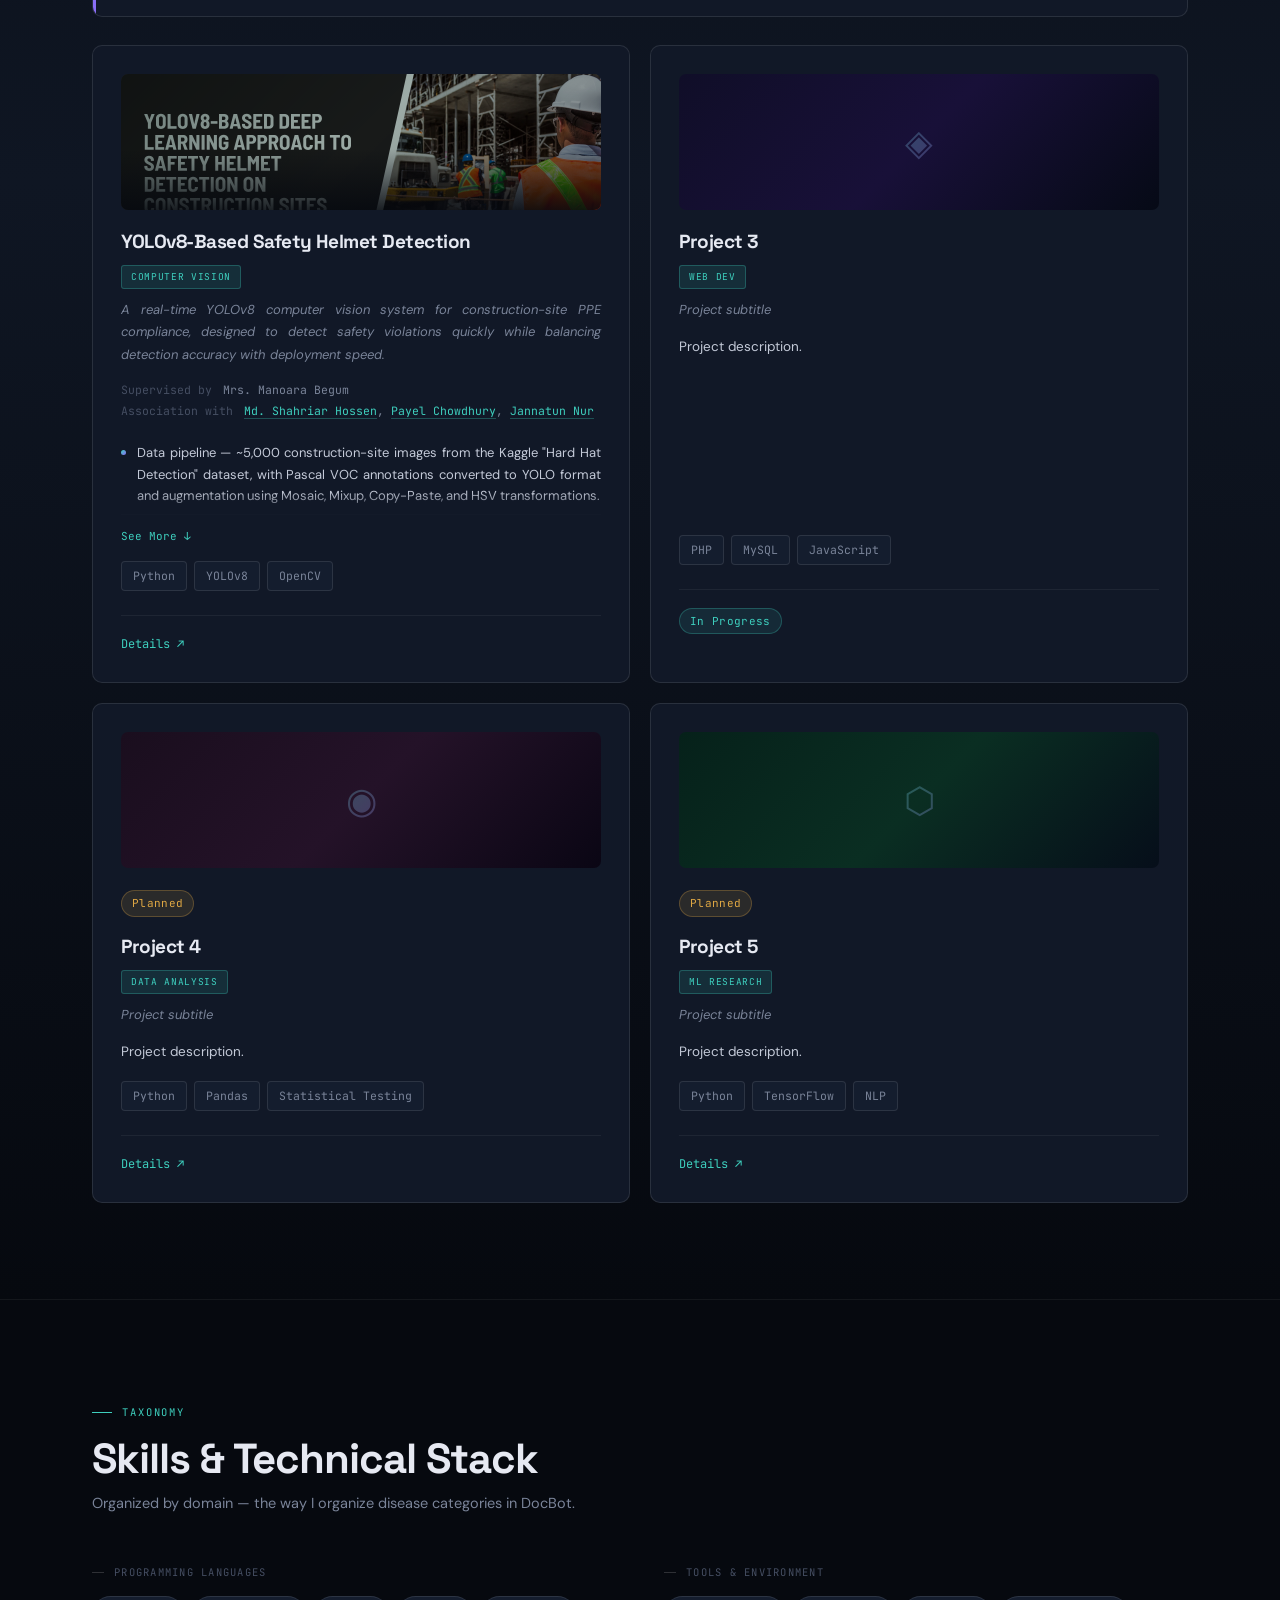
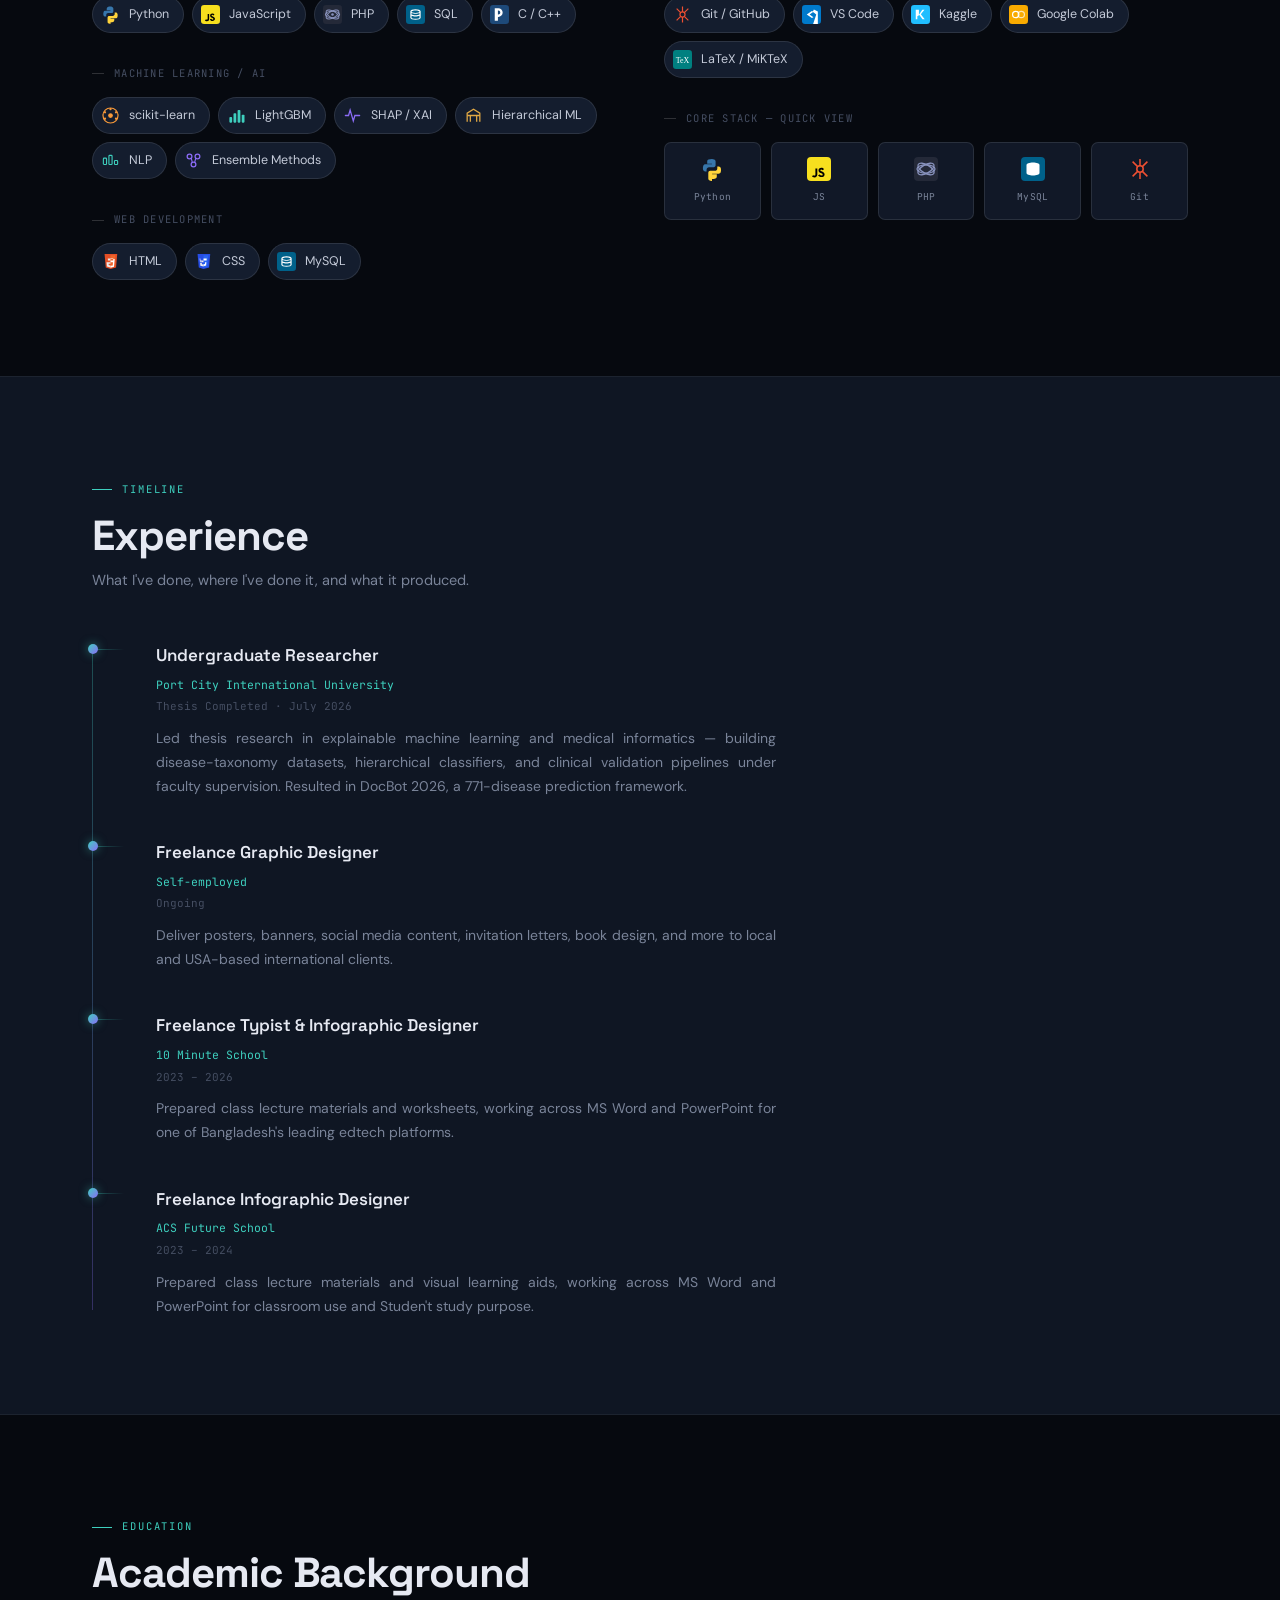
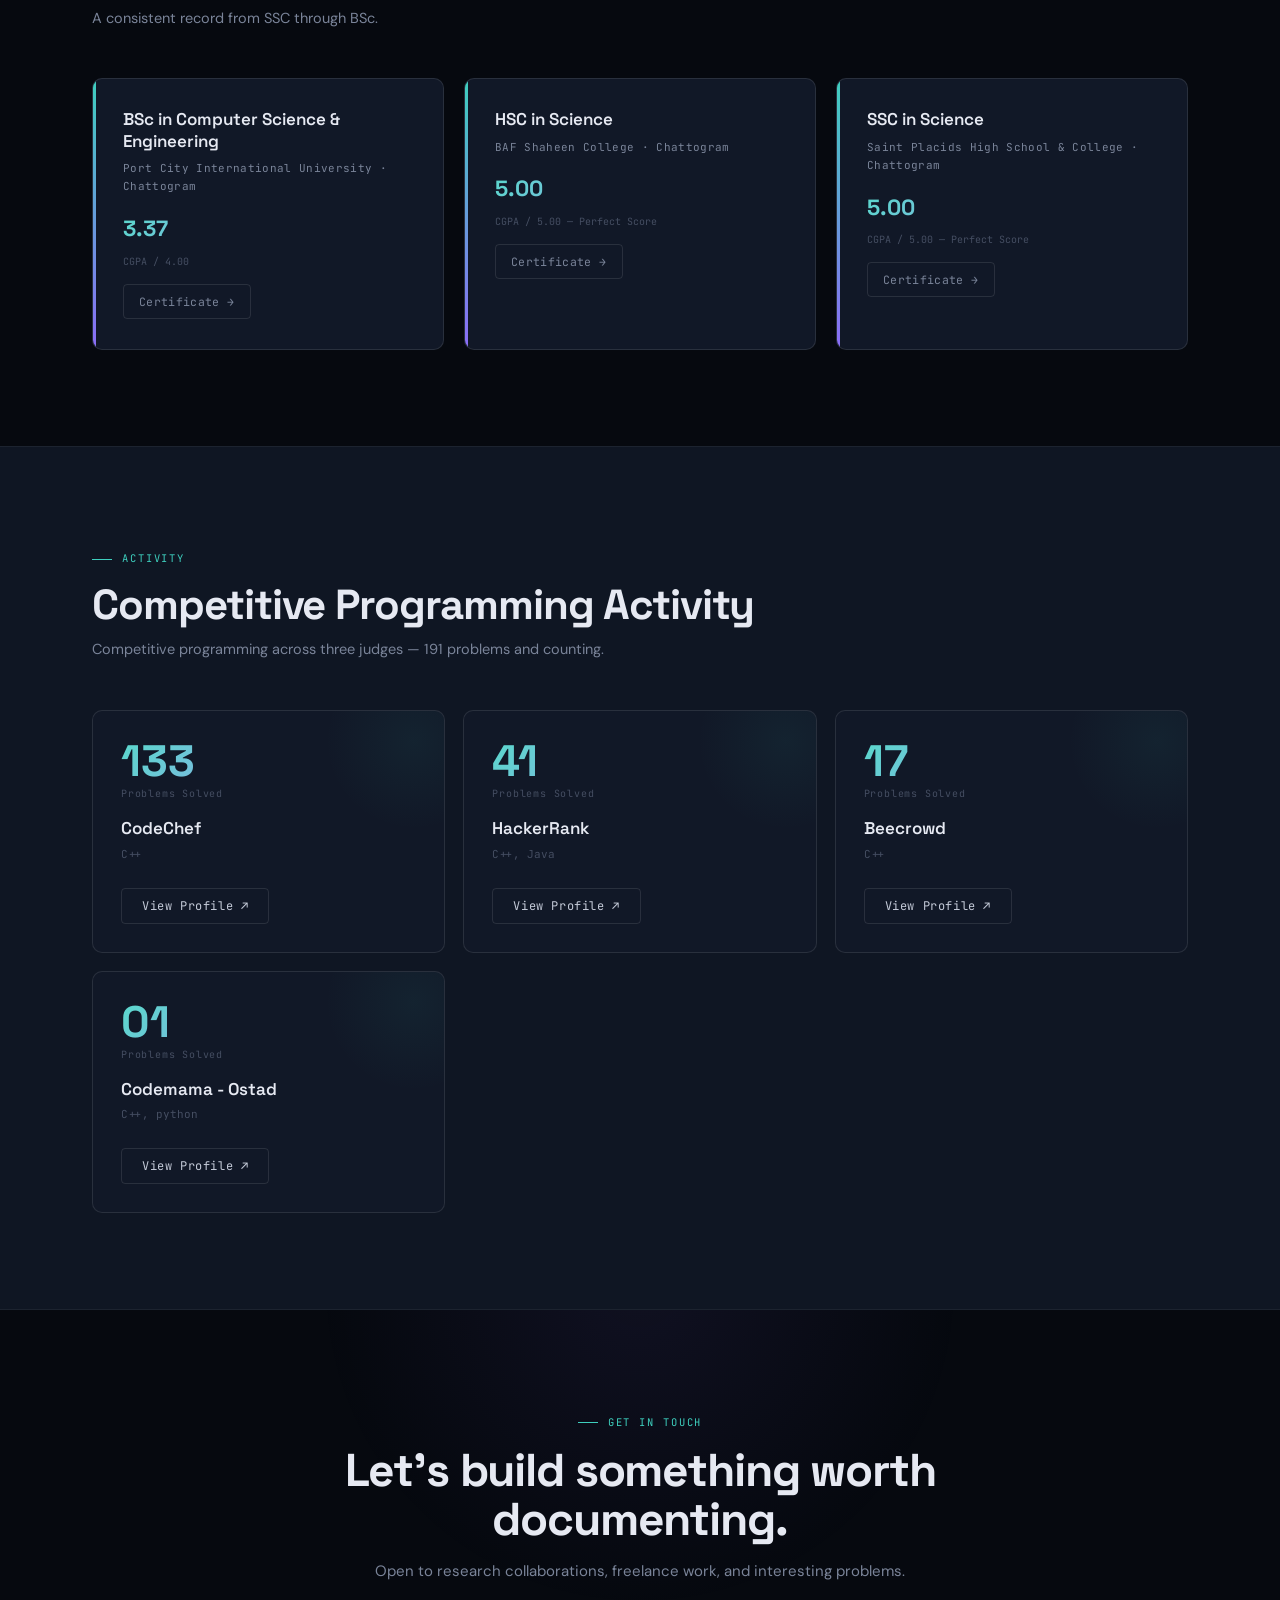
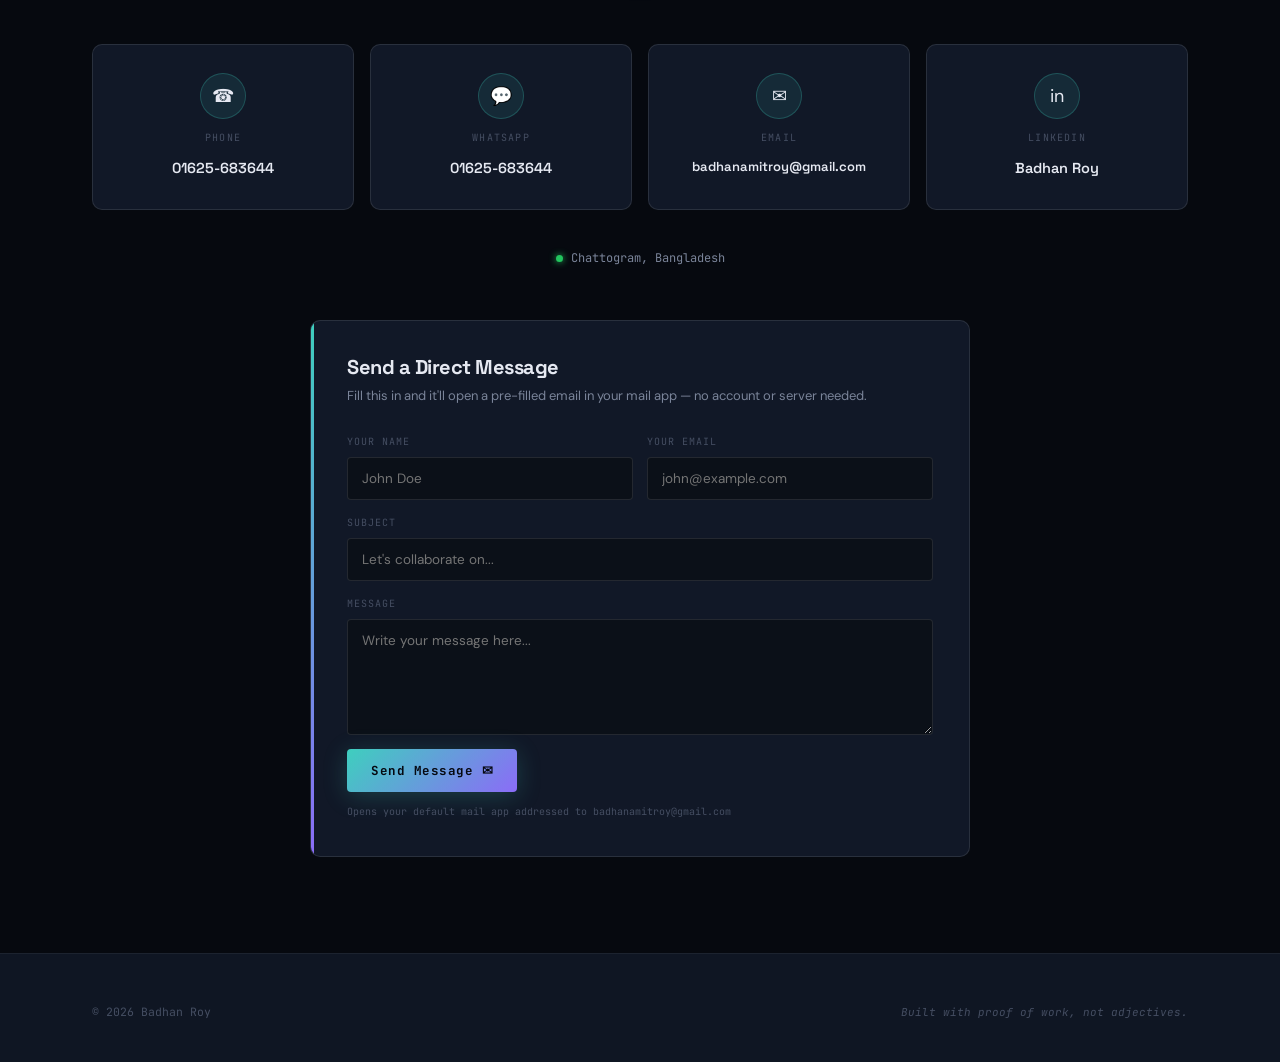
==== commit aebcddd7: "Add files via upload" ====
--- a/index.html
+++ b/index.html
@@ -1,1412 +1,1449 @@
-<!DOCTYPE html>
-<html lang="en">
-<head>
-<meta charset="UTF-8">
-<meta name="viewport" content="width=device-width, initial-scale=1.0">
-<title>Badhan Roy — Portfolio</title>
-<link rel="preconnect" href="https://fonts.googleapis.com">
-<link rel="preconnect" href="https://fonts.gstatic.com" crossorigin>
-<link href="https://fonts.googleapis.com/css2?family=Space+Grotesk:wght@400;500;600;700&family=DM+Sans:ital,opsz,wght@0,9..40,400;0,9..40,500;0,9..40,600;1,9..40,400&family=JetBrains+Mono:ital,wght@0,400;0,500;0,600;1,400&display=swap" rel="stylesheet">
-<style>
-/* ═══════════════════════════════════════════════════
-   DESIGN TOKENS
-═══════════════════════════════════════════════════ */
-:root {
-  --ink:      #06090f;
-  --ink-2:    #0b1018;
-  --ink-3:    #0f1623;
-  --card:     #111827;
-  --card-2:   #141d2e;
-  --card-3:   #192235;
-  --line:     rgba(255,255,255,0.055);
-  --line-m:   rgba(255,255,255,0.10);
-  --line-s:   rgba(255,255,255,0.16);
-
-  --text:     #e6e9f2;
-  --text-2:   #c4cad8;
-  --muted:    #7a8499;
-  --muted-2:  #454e62;
-
-  --teal:     #3ecfbe;
-  --teal-d:   rgba(62,207,190,0.10);
-  --teal-g:   rgba(62,207,190,0.20);
-  --violet:   #8b6cf7;
-  --violet-d: rgba(139,108,247,0.10);
-  --amber:    #e0a844;
-  --amber-d:  rgba(224,168,68,0.12);
-  --rose:     #e05a8a;
-  --rose-d:   rgba(224,90,138,0.12);
-
-  --grad:       linear-gradient(135deg,#3ecfbe 0%,#8b6cf7 100%);
-  --grad-rev:   linear-gradient(135deg,#8b6cf7 0%,#3ecfbe 100%);
-  --grad-text:  linear-gradient(135deg,#5ad8cc 0%,#a88df8 100%);
-  --grad-amber: linear-gradient(135deg,#e0a844 0%,#e05a8a 100%);
-
-  --r:  4px;
-  --r2: 10px;
-  --disp: 'Space Grotesk', sans-serif;
-  --body: 'DM Sans', sans-serif;
-  --mono: 'JetBrains Mono', monospace;
-  --max: 1160px;
-}
-
-/* ═══════════════════════════════════════════════════
-   BASE
-═══════════════════════════════════════════════════ */
-*, *::before, *::after { box-sizing: border-box; margin: 0; padding: 0; }
-html { scroll-behavior: smooth; }
-@media (prefers-reduced-motion: reduce) {
-  html { scroll-behavior: auto; }
-  *, *::before, *::after { animation-duration: .001ms !important; transition-duration: .001ms !important; }
-}
-body {
-  background: var(--ink);
-  color: var(--text);
-  font-family: var(--body);
-  font-size: 15px;
-  line-height: 1.7;
-  -webkit-font-smoothing: antialiased;
-  overflow-x: hidden;
-}
-a { color: inherit; text-decoration: none; }
-img { display: block; max-width: 100%; }
-::selection { background: var(--teal); color: var(--ink); }
-:focus-visible { outline: 2px solid var(--teal); outline-offset: 3px; }
-
-/* Ambient background */
-body::before {
-  content: "";
-  position: fixed; inset: 0; pointer-events: none; z-index: 0;
-  background:
-    radial-gradient(ellipse 70% 55% at 85% 8%,  rgba(139,108,247,0.09) 0%, transparent 55%),
-    radial-gradient(ellipse 55% 45% at 12% 82%, rgba(62,207,190,0.07) 0%, transparent 55%),
-    radial-gradient(ellipse 40% 35% at 50% 50%, rgba(62,207,190,0.025) 0%, transparent 70%),
-    repeating-linear-gradient(0deg,  rgba(255,255,255,0.015) 0, rgba(255,255,255,0.015) 1px, transparent 1px, transparent 30px),
-    repeating-linear-gradient(90deg, rgba(255,255,255,0.015) 0, rgba(255,255,255,0.015) 1px, transparent 1px, transparent 30px);
-}
-body > * { position: relative; z-index: 1; }
-
-/* ═══════════════════════════════════════════════════
-   LAYOUT UTILITIES
-═══════════════════════════════════════════════════ */
-.wrap { max-width: var(--max); margin: 0 auto; padding: 0 32px; }
-
-.eyebrow {
-  font-family: var(--mono); font-size: 10.5px; letter-spacing: .18em; text-transform: uppercase;
-  color: var(--teal); display: inline-flex; align-items: center; gap: 10px; margin-bottom: 14px;
-}
-.eyebrow::before { content: ""; width: 20px; height: 1px; background: var(--teal); flex-shrink: 0; }
-
-h1, h2, h3 { font-family: var(--disp); font-weight: 700; letter-spacing: -.025em; line-height: 1.08; }
-h2 { font-size: clamp(28px, 3.6vw, 42px); margin-bottom: 10px; }
-
-.section-sub { color: var(--muted); max-width: 52ch; margin-bottom: 48px; font-size: 14.5px; line-height: 1.7; }
-
-.grad-text {
-  background: var(--grad-text);
-  -webkit-background-clip: text; -webkit-text-fill-color: transparent;
-  background-clip: text;
-}
-
-.btn {
-  font-family: var(--mono); font-size: 12px; letter-spacing: .05em;
-  padding: 11px 20px; border-radius: var(--r); display: inline-flex; align-items: center; gap: 8px;
-  cursor: pointer; transition: transform .14s, box-shadow .14s, border-color .15s, color .15s, background .14s;
-  border: 1px solid var(--line-m); line-height: 1;
-}
-.btn:hover { transform: translateY(-2px); }
-.btn-primary {
-  background: var(--grad); color: #050810; border: none; font-weight: 700;
-  box-shadow: 0 4px 24px rgba(62,207,190,0.20);
-}
-.btn-primary:hover { box-shadow: 0 8px 36px rgba(62,207,190,0.34); }
-.btn-ghost { color: var(--text-2); background: transparent; }
-.btn-ghost:hover { border-color: var(--teal); color: var(--teal); }
-
-.tag {
-  font-family: var(--mono); font-size: 11.5px; padding: 4px 11px;
-  border-radius: var(--r); background: var(--card-2); border: 1px solid var(--line-m); color: var(--muted);
-  transition: border-color .15s, color .15s;
-}
-.tag:hover { border-color: var(--teal); color: var(--teal); }
-
-/* Reveal animation */
-.reveal { opacity: 0; transform: translateY(18px); transition: opacity .65s ease, transform .65s ease; }
-.reveal.in { opacity: 1; transform: translateY(0); }
-
-/* ═══════════════════════════════════════════════════
-   ① NAVIGATION
-═══════════════════════════════════════════════════ */
-header {
-  position: sticky; top: 0; z-index: 80;
-  background: rgba(6,9,15,0.85); backdrop-filter: blur(16px);
-  border-bottom: 1px solid var(--line);
-}
-.navbar {
-  display: flex; align-items: center; justify-content: space-between;
-  padding-top: 15px; padding-bottom: 15px;
-}
-.brand {
-  font-family: var(--mono); font-size: 12px; letter-spacing: .07em;
-  display: flex; align-items: center; gap: 10px; color: var(--text-2);
-}
-.brand-dot {
-  width: 8px; height: 8px; border-radius: 50%;
-  background: var(--grad); box-shadow: 0 0 0 3px rgba(62,207,190,0.18);
-  animation: pulse-dot 2.8s ease-in-out infinite; flex-shrink: 0;
-}
-@keyframes pulse-dot { 0%,100% { opacity:1; } 50% { opacity:.25; } }
-
-nav.desk ul { list-style: none; display: flex; gap: 30px; }
-nav.desk a {
-  font-family: var(--mono); font-size: 11.5px; letter-spacing: .08em; text-transform: uppercase;
-  color: var(--muted); transition: color .15s; padding: 4px 0;
-  border-bottom: 1px solid transparent;
-}
-nav.desk a:hover { color: var(--teal); border-color: rgba(62,207,190,.3); }
-
-.brand-logo {
-  font-family: var(--disp); font-size: 13px; font-weight: 700; letter-spacing: .02em;
-  width: 34px; height: 34px; border-radius: 9px; flex-shrink: 0;
-  display: flex; align-items: center; justify-content: center;
-  background: var(--grad); color: #050810;
-  box-shadow: 0 0 0 1px var(--line-m), 0 4px 14px rgba(62,207,190,0.18);
-  transition: transform .18s;
-}
-.brand:hover .brand-logo { transform: translateY(-2px); }
-
-.nav-toggle {
-  display: none; background: none; border: 1px solid var(--line-m);
-  border-radius: var(--r); width: 38px; height: 38px; cursor: pointer;
-  align-items: center; justify-content: center; flex-direction: column; gap: 5px;
-  flex-shrink: 0; transition: border-color .15s;
-}
-.nav-toggle:hover { border-color: var(--teal); }
-.hbar {
-  width: 16px; height: 1.6px; background: var(--text-2); border-radius: 2px;
-  transition: transform .25s ease, opacity .2s ease;
-}
-.nav-toggle.open .hbar:nth-child(1) { transform: translateY(6.6px) rotate(45deg); }
-.nav-toggle.open .hbar:nth-child(2) { opacity: 0; }
-.nav-toggle.open .hbar:nth-child(3) { transform: translateY(-6.6px) rotate(-45deg); }
-
-@media (max-width: 760px) { nav.desk { display: none; } .nav-toggle { display: flex; } }
-
-@media (max-width: 480px) {
-  .navbar { padding-top: 13px; padding-bottom: 13px; }
-  .navbar.wrap, #mob-nav.wrap { padding-left: 18px; padding-right: 18px; }
-}
-
-#mob-nav { display: none; flex-direction: column; gap: 0; border-top: 1px solid var(--line); padding-top: 6px; padding-bottom: 16px; }
-
-#mob-nav.open { display: flex; }
-#mob-nav a {
-  font-family: var(--mono); font-size: 13px; color: var(--muted);
-  padding: 12px 0; border-bottom: 1px solid var(--line);
-  transition: color .15s;
-}
-#mob-nav a:hover { color: var(--teal); }
-
-.sec-hero {
-  padding-top: 72px;
-  padding-bottom: 100px;
-}
-@media (max-width: 640px) {
-  .sec-hero { padding-top: 44px; padding-bottom: 56px; }
-}
-
-.hero-grid {
-  display: grid; grid-template-columns: 1.15fr 0.85fr;
-  gap: 60px; align-items: center;
-}
-
-@media (max-width: 900px) { .hero-grid { grid-template-columns: 1fr; gap: 52px; } }
-@media (max-width: 640px) {
-  .hero-grid { gap: 36px; }
-  .profile-ring { width: 220px; height: 220px; }
-  .hero-right { margin-bottom: 20px; } /* status-float badge-er jonno breathing room */
-}
-
-.hero-left h1 {
-  font-size: clamp(46px, 6.8vw, 72px); line-height: .98; margin-bottom: 20px;
-}
-.hero-lede {
-  font-size: 18px; font-weight: 500; color: var(--text); max-width: 44ch;
-  margin-bottom: 13px; font-family: var(--disp);
-}
-.hero-desc {
-  color: var(--muted); 
-  max-width: 50ch; 
-  margin-bottom: 32px; 
-  font-size: 14px; 
-  line-height: 1.75;
-  text-align: justify; 
-}
-.cta-row { display: flex; flex-wrap: wrap; gap: 10px; margin-bottom: 34px; }
-
-.social-row { display: flex; gap: 22px; flex-wrap: wrap; }
-.social-row a {
-  font-family: var(--mono); font-size: 11.5px; color: var(--muted);
-  display: flex; align-items: center; gap: 5px; letter-spacing: .04em;
-  border-bottom: 1px solid transparent; padding-bottom: 2px;
-  transition: color .15s, border-color .15s;
-}
-.social-row a:hover { color: var(--teal); border-color: rgba(62,207,190,.4); }
-
-/* Profile card */
-.hero-right { display: flex; justify-content: center; }
-.profile-wrap { position: relative; display: inline-block; }
-.profile-ring {
-  width: 288px; height: 288px; border-radius: 50%;
-  background: var(--grad); padding: 3px; position: relative;
-  box-shadow: 0 0 64px rgba(62,207,190,0.16), 0 0 130px rgba(139,108,247,0.11);
-}
-.profile-ring::before {
-  content: ""; position: absolute; inset: -28px; border-radius: 50%;
-  background: conic-gradient(from 0deg, rgba(62,207,190,0.12), rgba(139,108,247,0.12), rgba(62,207,190,0.12));
-  filter: blur(20px); z-index: -1; animation: spin-ring 9s linear infinite;
-}
-@keyframes spin-ring { to { transform: rotate(360deg); } }
-.profile-ring .inner {
-  width: 100%; height: 100%; border-radius: 50%; overflow: hidden;
-  background: var(--card-2); display: flex; align-items: center; justify-content: center;
-}
-.profile-ring .inner img { width: 100%; height: 100%; object-fit: cover; }
-.profile-monogram {
-  font-family: var(--disp); font-size: 76px; font-weight: 700;
-  background: var(--grad-text); -webkit-background-clip: text; -webkit-text-fill-color: transparent; background-clip: text;
-}
-
-.status-float {
-  position: absolute; bottom: -16px; left: 50%; transform: translateX(-50%);
-  background: var(--card-2); border: 1px solid var(--line-s); border-radius: var(--r2);
-  padding: 13px 20px; min-width: 180px; white-space: nowrap;
-  box-shadow: 0 16px 48px rgba(0,0,0,.45);
-}
-.sf-label { font-family: var(--mono); font-size: 10.5px; color: var(--muted-2); margin-bottom: 6px; letter-spacing: .06em; }
-.sf-val { font-family: var(--mono); font-size: 11.5px; color: var(--teal); display: flex; align-items: center; gap: 7px; }
-.s-dot {
-  width: 7px; height: 7px; border-radius: 50%;
-  background: #22c55e; box-shadow: 0 0 7px #22c55e; animation: pulse-dot 2s infinite; flex-shrink: 0;
-}
-
-/* Quick stats strip */
-.hero-stats {
-  display: flex; gap: 0; margin-top: 80px;
-  background: var(--card); border: 1px solid var(--line-m); border-radius: var(--r2); overflow: hidden;
-}
-.hstat {
-  flex: 1; padding: 20px 24px; text-align: center;
-  border-right: 1px solid var(--line);
-}
-.hstat:last-child { border-right: none; }
-.hstat-num {
-  font-family: var(--disp); font-size: 26px; font-weight: 700;
-  background: var(--grad-text); -webkit-background-clip: text; -webkit-text-fill-color: transparent; background-clip: text;
-  display: block; margin-bottom: 3px;
-}
-.hstat-lbl { font-family: var(--mono); font-size: 10px; color: var(--muted); letter-spacing: .08em; }
-@media (max-width: 600px) { .hero-stats { display: none; } }
-
-/* ═══════════════════════════════════════════════════
-   ③ PROJECTS SECTION
-═══════════════════════════════════════════════════ */
-.sec-projects {
-  padding: 96px 0;
-  background: linear-gradient(180deg, var(--ink) 0%, var(--ink-3) 50%, var(--ink) 100%);
-  border-top: 1px solid var(--line);
-  border-bottom: 1px solid var(--line);
-}
-
-/* Flagship */
-.flagship {
-  background: var(--card); border: 1px solid var(--line-m); border-radius: var(--r2);
-  padding: 40px; position: relative; overflow: hidden; margin-bottom: 28px;
-}
-.flagship::before {
-  content: ""; position: absolute; top: 0; left: 0; height: 100%; width: 3px;
-  background: var(--grad);
-}
-.flagship::after {
-  content: ""; position: absolute; top: -100px; right: -100px;
-  width: 360px; height: 360px; border-radius: 50%;
-  background: radial-gradient(circle, rgba(139,108,247,0.07) 0%, transparent 65%);
-  pointer-events: none;
-}
-.f-topbar {
-  display: flex; align-items: center; gap: 10px; flex-wrap: wrap; margin-bottom: 20px;
-}
-.f-label {
-  font-family: var(--mono); font-size: 10px; letter-spacing: .12em; text-transform: uppercase;
-  background: rgba(139,108,247,0.13); border: 1px solid rgba(139,108,247,0.28);
-  color: var(--violet); padding: 4px 11px; border-radius: 3px;
-}
-.f-cat {
-  font-family: var(--mono); font-size: 10px; letter-spacing: .1em; text-transform: uppercase;
-  color: var(--muted-2);
-}
-
-.badge-row { display: flex; flex-wrap: wrap; gap: 8px; margin-bottom: 20px; }
-.badge {
-  font-family: var(--mono); font-size: 11px; padding: 3px 10px;
-  border-radius: 20px; letter-spacing: .03em;
-}
-.badge-amber { background: var(--amber-d); color: var(--amber); border: 1px solid rgba(224,168,68,.28); }
-.badge-teal  { background: var(--teal-d);  color: var(--teal);  border: 1px solid rgba(62,207,190,.28); }
-.badge-violet{ background: var(--violet-d);color: var(--violet);border: 1px solid rgba(139,108,247,.28); }
-
-.proj-title { font-size: clamp(22px, 3vw, 30px); margin-bottom: 6px; }
-.proj-sub   { 
-  color: var(--muted); 
-  font-size: 13.5px; 
-  font-style: italic; 
-  margin-bottom: 16px;
-  max-width: 100%; 
-  line-height: 1.72;
-  text-align: justify; 
-}
-
-.proj-desc  { 
-  color: var(--text-2); 
-  font-size: 14px; 
-  margin-bottom: 16px; 
-  max-width: 100%; 
-  line-height: 1.72;
-  text-align: justify; 
-}
-
-.feat-grid {
-  display: grid; grid-template-columns: 1fr 1fr; gap: 0 24px;
-  list-style: none; margin-bottom: 24px;
-}
-@media (max-width: 640px) { .feat-grid { grid-template-columns: 1fr; } }
-.feat-grid li {
-  font-size: 13.5px; color: var(--muted);
-  padding: 9px 0 9px 22px; position: relative;
-  border-bottom: 1px solid var(--line);
-}
-.feat-grid li:last-child { border-bottom: none; }
-.feat-grid li::before {
-  content: ""; position: absolute; left: 0; top: 50%; transform: translateY(-50%);
-  width: 6px; height: 6px; border-radius: 50%; background: var(--grad);
-}
-
-.stack-row { display: flex; flex-wrap: wrap; gap: 7px; margin-bottom: 24px; }
-
-.proj-foot {
-  display: flex; 
-  flex-direction: column; 
-  gap: 14px;
-  padding-top: 18px; 
-  border-top: 1px solid var(--line);
-}
-
-.credit { 
-  font-family: var(--mono); 
-  font-size: 11px; 
-  color: var(--muted-2); 
-  line-height: 1.9; 
-  display: block; 
-}
-
-.supervisor-credit { display: flex; justify-content: center; margin: 22px 0 28px; text-align: center; }
-.sc-row { display: inline-flex; gap: 8px; font-family: var(--body); font-size: 14.5px; color: var(--text); line-height: 1.9; }
-.sc-label { flex-shrink: 0; color: var(--text-2); }
-.sc-names { text-align: left; }
-.sc-names a {
-  color: var(--text); border-bottom: 1px solid var(--line-s);
-  padding-bottom: 1px; transition: color .15s, border-color .15s;
-}
-.sc-names a:hover { color: var(--teal); border-color: var(--teal); }
-@media (max-width: 560px) {
-  .sc-row { flex-direction: column; align-items: center; text-align: center; gap: 2px; }
-  .sc-names { text-align: center; }
-  .sc-names br { display: none; }
-}
-
-.link-row { display: flex; gap: 18px; flex-wrap: wrap; }
-.link-row a {
-  font-family: var(--mono); font-size: 12px; color: var(--teal);
-  transition: opacity .15s;
-}
-.link-row a:hover { opacity: .7; text-decoration: underline; }
-
-/* Project card grid */
-.proj-grid { display: grid; grid-template-columns: 1fr 1fr; gap: 20px; margin-top: 20px; }
-@media (max-width: 800px) { .proj-grid { grid-template-columns: 1fr; } }
-
-.proj-card {
-  background: var(--card); border: 1px solid var(--line-m); border-radius: var(--r2);
-  padding: 28px; display: flex; flex-direction: column;
-  transition: border-color .22s, transform .22s, box-shadow .22s;
-}
-.proj-card:hover {
-  border-color: rgba(62,207,190,.28); transform: translateY(-5px);
-  box-shadow: 0 20px 50px rgba(0,0,0,.38);
-}
-.proj-card .proj-title { font-size: 19px; }
-.proj-card .proj-sub   { font-size: 13px; margin-bottom: 14px; }
-.proj-card .proj-desc  { font-size: 13.5px; margin-bottom: 18px; flex: 1; }
-
-.card-visual {
-  height: 136px; border-radius: 7px; margin-bottom: 22px; overflow: hidden;
-  display: flex; align-items: center; justify-content: center; position: relative;
-}
-
-.proj-meta { margin-bottom: 14px; }
-.proj-meta-line {
-  font-family: var(--mono); font-size: 11.5px; color: var(--muted); line-height: 1.8;
-}
-.pm-label { color: var(--muted-2); margin-right: 4px; }
-.proj-meta-line a {
-  color: var(--teal); border-bottom: 1px solid rgba(62,207,190,.3);
-  transition: color .15s, border-color .15s;
-}
-.proj-meta-line a:hover { color: var(--text); border-color: var(--text); }
-
-.proj-highlights {
-  list-style: none; margin: 0 0 4px; max-height: 84px; overflow: hidden;
-  position: relative; transition: max-height .35s ease;
-}
-.proj-highlights.expanded { max-height: 600px; }
-.proj-highlights::after {
-  content: ""; position: absolute; bottom: 0; left: 0; right: 0; height: 28px;
-  background: linear-gradient(180deg, transparent, var(--card));
-  transition: opacity .25s ease;
-}
-.proj-highlights.expanded::after { opacity: 0; pointer-events: none; }
-.proj-highlights li {
-  font-size: 13px; color: var(--text-2); line-height: 1.65;
-  padding: 7px 0 7px 16px; position: relative;
-  border-bottom: 1px solid var(--line);
-  text-align: justify;
-}
-.proj-highlights li:last-child { border-bottom: none; }
-.proj-highlights li::before {
-  content: ""; position: absolute; left: 0; top: 15px;
-  width: 5px; height: 5px; border-radius: 50%; background: var(--grad);
-}
-
-.see-more-btn {
-  font-family: var(--mono); font-size: 11px; color: var(--teal);
-  background: none; border: none; cursor: pointer; padding: 6px 0 18px;
-  display: inline-flex; align-items: center; gap: 4px; transition: opacity .15s;
-}
-.see-more-btn:hover { opacity: .7; }
-
-.cv-ml   { background: linear-gradient(135deg,#06211a 0%,#0a2e22 50%,#060e1a 100%); }
-.cv-web  { background: linear-gradient(135deg,#100e28 0%,#181038 50%,#060a16 100%); }
-.cv-data { background: linear-gradient(135deg,#1a0e1e 0%,#241228 50%,#0a0614 100%); }
-.cv-icon {
-  font-size: 36px; opacity: .3;
-  background: var(--grad-text); -webkit-background-clip: text; -webkit-text-fill-color: transparent; background-clip: text;
-}
-.cv-chip {
-  position: absolute; bottom: 10px; left: 10px;
-  font-family: var(--mono); font-size: 9.5px; letter-spacing: .07em; text-transform: uppercase;
-  padding: 3px 9px; border-radius: 3px;
-  background: rgba(62,207,190,0.12); color: var(--teal); border: 1px solid rgba(62,207,190,0.28);
-}
-
-/* ═══════════════════════════════════════════════════
-   ④ SKILLS SECTION
-═══════════════════════════════════════════════════ */
-.sec-skills { padding: 96px 0; }
-
-.skills-layout { display: grid; grid-template-columns: 1fr 1fr; gap: 48px; }
-@media (max-width: 820px) { .skills-layout { grid-template-columns: 1fr; } }
-
-.skill-group { margin-bottom: 32px; }
-.skill-group:last-child { margin-bottom: 0; }
-.group-label {
-  font-family: var(--mono); font-size: 10.5px; letter-spacing: .12em; text-transform: uppercase;
-  color: var(--muted-2); margin-bottom: 14px;
-  display: flex; align-items: center; gap: 10px;
-}
-.group-label::before { content: ""; width: 12px; height: 1px; background: var(--line-s); flex-shrink: 0; }
-
-.chip-row { display: flex; flex-wrap: wrap; gap: 8px; }
-.skill-chip {
-  display: inline-flex; align-items: center; gap: 9px;
-  padding: 7px 14px 7px 8px; border-radius: 20px;
-  background: var(--card-2); border: 1px solid var(--line-m);
-  font-family: var(--body); font-size: 12.5px; color: var(--text-2);
-  transition: border-color .18s, transform .18s, background .18s;
-}
-.skill-chip:hover { transform: translateY(-1px); border-color: var(--line-s); background: var(--card-3); }
-.skill-chip svg { width: 19px; height: 19px; flex-shrink: 0; display: block; }
-
-/* Core stack mini-grid */
-.core-grid {
-  display: grid; grid-template-columns: repeat(5, 1fr); gap: 10px;
-  margin-top: 8px;
-}
-@media (max-width: 540px) { .core-grid { grid-template-columns: repeat(3, 1fr); } }
-.core-card {
-  background: var(--card); border: 1px solid var(--line-m); border-radius: 7px;
-  padding: 14px 8px; display: flex; flex-direction: column; align-items: center; gap: 8px;
-  transition: border-color .2s, transform .2s;
-}
-.core-card:hover { border-color: rgba(139,108,247,.38); transform: translateY(-2px); }
-.core-card svg { width: 24px; height: 24px; }
-.core-lbl { font-family: var(--mono); font-size: 9.5px; color: var(--muted); text-align: center; letter-spacing: .03em; }
-
-/* ═══════════════════════════════════════════════════
-   ⑤ EXPERIENCE SECTION
-═══════════════════════════════════════════════════ */
-.sec-experience {
-  padding: 96px 0;
-  background: var(--ink-3);
-  border-top: 1px solid var(--line);
-  border-bottom: 1px solid var(--line);
-}
-
-.timeline { position: relative; padding-left: 32px; max-width: 740px; }
-.timeline::before {
-  content: ""; position: absolute; left: 0; top: 8px; bottom: 8px;
-  width: 1px; background: linear-gradient(180deg, var(--teal) 0%, var(--violet) 100%); opacity: .3;
-}
-
-.t-item { position: relative; padding-left: 32px; padding-bottom: 40px; }
-.t-item:last-child { padding-bottom: 0; }
-.t-item::before {
-  content: ""; position: absolute; left: -32px; top: 8px; width: 32px; height: 1px;
-  background: linear-gradient(90deg, var(--teal), transparent); opacity: .4;
-}
-.t-item::after {
-  content: ""; position: absolute; left: -36px; top: 3px;
-  width: 10px; height: 10px; border-radius: 50%;
-  background: var(--grad); box-shadow: 0 0 10px rgba(62,207,190,0.5);
-}
-.t-role { font-family: var(--disp); font-size: 17px; font-weight: 600; margin-bottom: 5px; }
-.t-org  { font-family: var(--mono); font-size: 11.5px; color: var(--teal); margin-bottom: 3px; }
-.t-period { font-family: var(--mono); font-size: 11px; color: var(--muted-2); margin-bottom: 10px; }
-.t-desc { 
-  color: var(--muted); 
-  font-size: 14px; max-width: 62ch; 
-  line-height: 1.72; 
-  text-align: justify;
-}
-
-/* ═══════════════════════════════════════════════════
-   ⑥ EDUCATION SECTION
-═══════════════════════════════════════════════════ */
-.sec-education { padding: 96px 0; }
-
-.edu-grid { display: grid; grid-template-columns: repeat(3, 1fr); gap: 20px; }
-@media (max-width: 860px) { .edu-grid { grid-template-columns: 1fr; } }
-
-.edu-card {
-  background: var(--card); border: 1px solid var(--line-m); border-radius: var(--r2);
-  padding: 30px; position: relative; overflow: hidden;
-  transition: border-color .22s, transform .22s;
-}
-.edu-card:hover { border-color: rgba(62,207,190,.25); transform: translateY(-3px); }
-.edu-card::before { content: ""; position: absolute; top: 0; left: 0; width: 3px; height: 100%; background: var(--grad); }
-
-.edu-degree { font-family: var(--disp); font-size: 17px; font-weight: 600; margin-bottom: 7px; line-height: 1.25; }
-.edu-inst   { font-family: var(--mono); font-size: 11px; color: var(--muted); margin-bottom: 3px; letter-spacing: .03em; }
-.edu-cgpa   {
-  font-family: var(--disp); font-size: 22px; font-weight: 700; margin: 14px 0 5px;
-  background: var(--grad-text); -webkit-background-clip: text; -webkit-text-fill-color: transparent; background-clip: text;
-}
-.edu-cgpa-lbl { font-family: var(--mono); font-size: 10px; color: var(--muted-2); margin-bottom: 14px; }
-.cert-btn {
-  font-family: var(--mono); font-size: 11.5px; letter-spacing: .03em;
-  padding: 9px 15px; border-radius: var(--r); background: none;
-  border: 1px solid var(--line-m); color: var(--muted); cursor: pointer;
-  display: inline-flex; align-items: center; gap: 6px;
-  transition: border-color .15s, color .15s;
-}
-.cert-btn:hover { border-color: var(--teal); color: var(--teal); }
-
-/* ═══════════════════════════════════════════════════
-   ⑦ PROBLEM SOLVING SECTION
-═══════════════════════════════════════════════════ */
-.sec-ps {
-  padding: 96px 0;
-  background: var(--ink-3);
-  border-top: 1px solid var(--line);
-  border-bottom: 1px solid var(--line);
-}
-
-.ps-grid { display: grid; grid-template-columns: repeat(3, 1fr); gap: 18px; }
-@media (max-width: 760px) { .ps-grid { grid-template-columns: 1fr; } }
-
-.ps-card {
-  background: var(--card); border: 1px solid var(--line-m); border-radius: var(--r2);
-  padding: 28px; transition: border-color .22s, transform .22s, box-shadow .22s;
-  position: relative; overflow: hidden;
-}
-.ps-card::after {
-  content: ""; position: absolute; top: -60px; right: -60px;
-  width: 180px; height: 180px; border-radius: 50%;
-  background: radial-gradient(circle, rgba(62,207,190,0.06) 0%, transparent 70%);
-  pointer-events: none;
-}
-.ps-card:hover { border-color: rgba(62,207,190,.28); transform: translateY(-4px); box-shadow: 0 18px 44px rgba(0,0,0,.35); }
-
-.ps-num {
-  font-family: var(--disp); font-size: 44px; font-weight: 700; margin-bottom: 2px; line-height: 1;
-  background: var(--grad-text); -webkit-background-clip: text; -webkit-text-fill-color: transparent; background-clip: text;
-}
-.ps-num-lbl { font-family: var(--mono); font-size: 10px; color: var(--muted-2); margin-bottom: 12px; letter-spacing: .08em; }
-.ps-platform { font-family: var(--disp); font-size: 17px; font-weight: 600; margin-bottom: 2px; }
-.ps-lang { font-family: var(--mono); font-size: 11px; color: var(--muted-2); margin-bottom: 20px; }
-
-/* ═══════════════════════════════════════════════════
-   ⑧ CONTACT SECTION
-═══════════════════════════════════════════════════ */
-.sec-contact { padding: 96px 0; position: relative; overflow: hidden; }
-.sec-contact::before {
-  content: ""; position: absolute; top: -30%; left: 50%; transform: translateX(-50%);
-  width: 700px; height: 700px; border-radius: 50%;
-  background: radial-gradient(circle, rgba(139,108,247,0.08) 0%, transparent 65%);
-  pointer-events: none;
-}
-
-.contact-head { text-align: center; max-width: 620px; margin: 0 auto 60px; }
-.contact-head h2 { font-size: clamp(28px, 4.4vw, 46px); margin-bottom: 14px; }
-.contact-head p { color: var(--muted); font-size: 15px; }
-
-.contact-methods {
-  display: grid; grid-template-columns: repeat(4, 1fr); gap: 16px;
-  max-width: var(--max); margin: 0 auto;
-}
-@media (max-width: 900px)  { .contact-methods { grid-template-columns: repeat(2, 1fr); } }
-@media (max-width: 520px)  { .contact-methods { grid-template-columns: 1fr; } }
-
-.contact-method {
-  background: var(--card); border: 1px solid var(--line-m); border-radius: var(--r2);
-  padding: 28px 20px; text-align: center;
-  transition: border-color .22s, transform .22s, box-shadow .22s;
-  display: flex; flex-direction: column; align-items: center; gap: 10px;
-}
-.contact-method:hover {
-  border-color: rgba(62,207,190,.32); transform: translateY(-5px);
-  box-shadow: 0 18px 44px rgba(0,0,0,.38);
-}
-.cm-icon {
-  width: 46px; height: 46px; border-radius: 50%;
-  display: flex; align-items: center; justify-content: center;
-  background: var(--teal-d); border: 1px solid rgba(62,207,190,.25); font-size: 18px;
-}
-.cm-label { font-family: var(--mono); font-size: 10px; letter-spacing: .12em; text-transform: uppercase; color: var(--muted-2); }
-.cm-value { font-family: var(--disp); font-size: 14.5px; font-weight: 600; color: var(--text); word-break: break-word; }
-.contact-method a.cm-value { transition: color .15s; }
-.contact-method a.cm-value:hover { color: var(--teal); }
-
-.contact-loc {
-  text-align: center; margin-top: 38px;
-  font-family: var(--mono); font-size: 12px; color: var(--muted);
-  display: flex; align-items: center; justify-content: center; gap: 8px;
-}
-
-/* Contact form */
-.contact-form-wrap {
-  max-width: 660px; margin: 52px auto 0;
-  background: var(--card); border: 1px solid var(--line-m); border-radius: var(--r2);
-  padding: 36px; position: relative; overflow: hidden;
-}
-.contact-form-wrap::before { content: ""; position: absolute; top: 0; left: 0; width: 3px; height: 100%; background: var(--grad); }
-
-.cf-head { margin-bottom: 26px; }
-.cf-head h3 { font-size: 20px; margin-bottom: 6px; }
-.cf-head p  { color: var(--muted); font-size: 13px; }
-
-.cf-row { display: grid; grid-template-columns: 1fr 1fr; gap: 14px; margin-bottom: 14px; }
-@media (max-width: 560px) { .cf-row { grid-template-columns: 1fr; } }
-
-.cf-field { display: flex; flex-direction: column; gap: 7px; }
-.cf-field label {
-  font-family: var(--mono); font-size: 10px; letter-spacing: .1em; text-transform: uppercase; color: var(--muted-2);
-}
-.cf-field input, .cf-field textarea {
-  background: var(--ink-2); border: 1px solid var(--line-m); border-radius: var(--r);
-  padding: 12px 14px; color: var(--text); font-family: var(--body); font-size: 13.5px;
-  transition: border-color .15s; resize: vertical;
-}
-.cf-field input:focus, .cf-field textarea:focus { outline: none; border-color: var(--teal); }
-.cf-field textarea { min-height: 116px; }
-.cf-field.full { margin-bottom: 14px; }
-
-.cf-submit {
-  font-family: var(--mono); font-size: 12.5px; letter-spacing: .04em;
-  padding: 13px 24px; border-radius: var(--r); border: none; cursor: pointer;
-  background: var(--grad); color: #050810; font-weight: 700;
-  box-shadow: 0 4px 24px rgba(62,207,190,0.22);
-  display: inline-flex; align-items: center; gap: 8px;
-  transition: transform .14s, box-shadow .14s;
-}
-.cf-submit:hover { transform: translateY(-2px); box-shadow: 0 8px 36px rgba(62,207,190,0.36); }
-.cf-note { font-family: var(--mono); font-size: 10px; color: var(--muted-2); margin-top: 11px; }
-
-/* ═══════════════════════════════════════════════════
-   ⑨ FOOTER
-═══════════════════════════════════════════════════ */
-footer {
-  padding: 48px 0 40px;
-  border-top: 1px solid var(--line);
-  background: var(--ink-3);
-}
-.foot-inner {
-  display: flex; flex-wrap: wrap; justify-content: space-between; align-items: center; gap: 14px;
-}
-.foot-brand { font-family: var(--mono); font-size: 11.5px; color: var(--muted-2); }
-.foot-quote { font-family: var(--mono); font-size: 11px; color: var(--muted-2); font-style: italic; }
-
-/* Scroll top */
-#scroll-top {
-  position: fixed; bottom: 26px; right: 26px; z-index: 60;
-  width: 44px; height: 44px; border-radius: 50%;
-  background: var(--grad); border: none; color: #050810;
-  font-size: 15px; cursor: pointer;
-  box-shadow: 0 4px 22px rgba(62,207,190,0.32);
-  display: flex; align-items: center; justify-content: center;
-  transition: transform .2s, box-shadow .2s, opacity .3s;
-}
-#scroll-top:hover { transform: translateY(-3px); box-shadow: 0 8px 30px rgba(62,207,190,0.48); }
-</style>
-</head>
-<body>
-
-<!-- ━━━━━━━━━━━━━━━━━━━━━━━━━━━━━━━━━━
-  ① NAV
-━━━━━━━━━━━━━━━━━━━━━━━━━━━━━━━━━━ -->
-<header>
-  <!-- <div class="navbar"> -->
-  <div class="navbar wrap">
-    <!-- <div class="brand">
-      <span class="brand-dot"></span>
-      BADHAN ROY
-      <span style="color:var(--muted-2)"></span>
-    </div> -->
-    <a href="#" class="brand" aria-label="Badhan Roy — home">
-      <span class="brand-logo">BR</span>
-    </a>
-    <nav class="desk">
-      <ul>
-        <li><a href="#projects">Projects</a></li>
-        <li><a href="#skills">Skills</a></li>
-        <li><a href="#experience">Experience</a></li>
-        <li><a href="#education">Education</a></li>
-        <li><a href="#ps">Problem Solving</a></li>
-        <li><a href="#contact">Contact</a></li>
-      </ul>
-    </nav>
-    <!-- <button class="nav-toggle" id="navToggle" aria-label="Toggle menu" aria-expanded="false">≡</button> -->
-    <button class="nav-toggle" id="navToggle" aria-label="Toggle menu" aria-expanded="false">
-      <span class="hbar"></span>
-      <span class="hbar"></span>
-      <span class="hbar"></span>
-    </button>
-  </div>
-  <!-- <div id="mob-nav"> -->
-  <div id="mob-nav" class="wrap">
-    <a href="#projects">Projects</a>
-    <a href="#skills">Skills</a>
-    <a href="#experience">Experience</a>
-    <a href="#education">Education</a>
-    <a href="#ps">Problem Solving</a>
-    <a href="#contact">Contact</a>
-  </div>
-</header>
-
-<!-- ━━━━━━━━━━━━━━━━━━━━━━━━━━━━━━━━━━
-  ② HERO
-━━━━━━━━━━━━━━━━━━━━━━━━━━━━━━━━━━ -->
-<section class="sec-hero wrap">
-  <div class="hero-grid">
-    <div class="hero-left reveal">
-      <div class="eyebrow">CSE Graduate — ML Research &amp; Development</div>
-      <h1>Badhan <span class="grad-text">Roy</span></h1>
-      <p class="hero-lede">I turn raw symptoms into structured diagnoses — and build the intelligent systems around them.</p>
-      <p class="hero-desc">BSc in Computer Science &amp; Engineering at Port City International University, Chattogram. My thesis sits at the intersection of hierarchical machine learning and medical informatics. Outside the lab: freelance web dev and graphic design.</p>
-      <div class="cta-row">
-        <a href="#projects" class="btn btn-primary">View Projects ↓</a>
-        <a href="#" class="btn btn-ghost">Download CV</a>
-        <a href="#contact" class="btn btn-ghost">Get in Touch</a>
-      </div>
-      <div class="social-row">
-        <a href="#" target="_blank" rel="noopener">GitHub ↗</a>
-        <a href="https://www.linkedin.com/in/badhan-roy-444a32250/" target="_blank" rel="noopener">LinkedIn ↗</a>
-        <a href="https://www.kaggle.com/badhanamitroy" target="_blank" rel="noopener">Kaggle ↗</a>
-      </div>
-    </div>
-
-    <div class="hero-right reveal" style="animation-delay:.18s">
-      <div class="profile-wrap">
-        <div class="profile-ring">
-          <div class="inner">
-            <!-- <div class="profile-monogram">BR</div> -->
-             <img src="BadhanDP.jpg" alt="Badhan Roy" class="profile-img">
-          </div>
-        </div>
-        <div class="status-float">
-          <!-- <div class="sf-label">Status</div> -->
-          <div class="sf-val"><span class="s-dot"></span> Open to Opportunities</div>
-        </div>
-      </div>
-    </div>
-  </div>
-</section>
-
-<!-- ━━━━━━━━━━━━━━━━━━━━━━━━━━━━━━━━━━
-  ③ PROJECTS
-━━━━━━━━━━━━━━━━━━━━━━━━━━━━━━━━━━ -->
-<section id="projects" class="sec-projects">
-  <div class="wrap">
-    <div class="reveal">
-      <div class="eyebrow">Proof of Work</div>
-      <h2>Flagship Projects</h2>
-      <p class="section-sub">What I've actually built and what it produced — not just the tools I used to build it.</p>
-    </div>
-
-    <!-- DocBot -->
-    <div class="flagship reveal">
-      <div class="f-topbar">
-        <h3 class="proj-title">DocBot 2026</h3>
-      </div>
-      <div class="badge-row">
-        <span class="badge badge-amber">BSc Undergrad Thesis</span>
-        <span class="badge badge-violet">ML Research</span>
-        <span class="badge badge-teal">Hierarchical Classification</span>
-      </div>
-
-      <div class="supervisor-credit">
-        <div class="sc-row">
-          <span class="sc-label">Supervised by :</span>
-          <span class="sc-names">
-            <a href="https://scholar.google.com/citations?hl=en&user=ZANh0icAAAAJ&view_op=list_works&citft=1&citft=2&citft=3&email_for_op=badhanamitroy%40gmail.com&gmla=[base64]" target="_blank" rel="noopener">Mrs. Manoara Begum ↗</a>, Assistant Professor, Dept of CSE, PCIU<br>
-            <a href="https://scholar.google.com/citations?hl=en&user=lt_oWOoAAAAJ&view_op=list_works&citft=1&citft=2&citft=3&email_for_op=badhanamitroy%40gmail.com&gmla=[base64]" target="_blank" rel="noopener">Mrs. Taofica Amrine ↗</a>, Assistant Professor, Dept of CSE, PCIU
-          </span>
-        </div>
-      </div>
-
-      <p class="proj-sub">An Explainable Framework for Preliminary Disease Prediction Using NLP Symptom Extraction and Hierarchical Machine Learning</p>
-      
-      <p class="proj-desc">Built a 771-disease taxonomy spanning 14 categories and 8 super-categories using Davidson's clinical grouping framework, then benchmarked four classification architectures against it — flat, 2-stage hierarchical, 3-stage hierarchical, and an adaptive hierarchical transfer approach. The 3-stage cascade is framed as the clinically interpretable option: explainability-first over raw accuracy.</p>
-      <p class="proj-desc">Separately building a clinical validation layer: cross-referencing 5,372 disease–symptom pairs against two medical reference texts to ground the taxonomy in real clinical presentation categories and red-flag severity.</p>
-      <ul class="feat-grid">
-        <li>Four classification architectures, benchmarked head-to-head</li>
-        <li>771-disease / 377-symptom hierarchical taxonomy</li>
-        <li>Explainability-first framing over raw accuracy</li>
-        <li>Two-textbook clinical cross-validation dataset</li>
-      </ul>
-      <div class="stack-row">
-        <span class="tag">Python</span>
-        <span class="tag">scikit-learn</span>
-        <span class="tag">Hierarchical Classification</span>
-        <span class="tag">NLP</span>
-        <span class="tag">SHAP / XAI</span>
-        <span class="tag">LaTeX</span>
-      </div>
-      <div class="proj-foot">
-        <div class="link-row">
-          <a href="#" target="_blank" rel="noopener">View Abstract ↗</a>
-        </div>
-      </div>
-    </div>
-
-    <!-- Grid row 1 -->
-    <div class="proj-grid">
-      <div class="proj-card reveal">
-        <div class="card-visual cv-ml">
-          <div class="cv-icon">⬡</div>
-          <span class="cv-chip">Computer Vision</span>
-        </div>
-        <div class="badge-row"><span class="badge badge-teal">In Progress</span></div>
-        <h3 class="proj-title">YOLOv8-Based Safety Helmet Detection</h3>
-        <p class="proj-sub">A real-time YOLOv8 computer vision system for construction-site PPE compliance, designed to detect safety violations quickly while balancing detection accuracy with deployment speed.</p>
-
-        <div class="proj-meta">
-          <p class="proj-meta-line"><span class="pm-label">Supervised by</span> Mrs. Manoara Begum</p>
-          <p class="proj-meta-line"><span class="pm-label">Association with</span> <a href="https://www.linkedin.com/in/mdshahriarhossain7/" target="_blank" rel="noopener">Md. Shahriar Hossen</a>, <a href="https://www.linkedin.com/in/payel-chowdhury-508a33377/" target="_blank" rel="noopener">Payel Chowdhury</a></p>
-        </div>
-
-        <ul class="proj-highlights">
-          <li>Data pipeline — ~5,000 construction-site images from the Kaggle "Hard Hat Detection" dataset, with Pascal VOC annotations converted to YOLO format and augmentation using Mosaic, Mixup, Copy-Paste, and HSV transformations.</li>
-          <li>Model comparison — benchmarked YOLOv8s for speed against YOLOv8m for precision, training both for 50 epochs with AdamW, cosine-annealing LR scheduling, mixed precision, and early stopping.</li>
-          <li>Helmet-class performance — YOLOv8s reached 96.4% mAP@50 / 94.5% precision; YOLOv8m reached 97.1% mAP@50 / 94.7% precision.</li>
-          <li>Deployment choice — YOLOv8s was selected for production because it maintains &gt;94% precision at 119 FPS on a Tesla T4 while using a smaller footprint (11.2M vs 25.9M params), making it practical for edge devices and live surveillance.</li>
-        </ul>
-        <button class="see-more-btn" type="button">See More ↓</button>
-
-        <div class="stack-row">
-          <span class="tag">Python</span><span class="tag">YOLOv8</span><span class="tag">OpenCV</span>
-        </div>
-        <div class="proj-foot" style="margin-top:auto">
-          <div class="link-row"><a href="#" rel="noopener">Details ↗</a></div>
-        </div>
-      </div>
-
-
-      <div class="proj-card reveal" style="animation-delay:.1s">
-        <div class="card-visual cv-web">
-          <div class="cv-icon">◈</div>
-          <span class="cv-chip">Web Dev</span>
-        </div>
-        <div class="badge-row"><span class="badge badge-teal">In Progress</span></div>
-        <h3 class="proj-title">Project 3</h3>
-        <p class="proj-sub">Project subtitle</p>
-        <p class="proj-desc">Project description.</p>
-        <div class="stack-row">
-          <span class="tag">PHP</span><span class="tag">MySQL</span><span class="tag">JavaScript</span>
-        </div>
-        <div class="proj-foot" style="margin-top:auto">
-          <div class="link-row"><a href="#" rel="noopener">Details ↗</a></div>
-        </div>
-      </div>
-    </div>
-
-    <!-- Grid row 2 -->
-    <div class="proj-grid">
-      <div class="proj-card reveal">
-        <div class="card-visual cv-data">
-          <div class="cv-icon">◉</div>
-          <span class="cv-chip">Data Analysis</span>
-        </div>
-        <div class="badge-row"><span class="badge badge-amber">Planned</span></div>
-        <h3 class="proj-title">Project 4</h3>
-        <p class="proj-sub">Project subtitle</p>
-        <p class="proj-desc">Project description.</p>
-        <div class="stack-row">
-          <span class="tag">Python</span><span class="tag">Pandas</span><span class="tag">Statistical Testing</span>
-        </div>
-        <div class="proj-foot" style="margin-top:auto">
-          <div class="link-row"><a href="#" rel="noopener">Details ↗</a></div>
-        </div>
-      </div>
-      <div class="proj-card reveal" style="animation-delay:.1s">
-        <div class="card-visual cv-ml">
-          <div class="cv-icon">⬡</div>
-          <span class="cv-chip">ML Research</span>
-        </div>
-        <div class="badge-row"><span class="badge badge-amber">Planned</span></div>
-        <h3 class="proj-title">Project 5</h3>
-        <p class="proj-sub">Project subtitle</p>
-        <p class="proj-desc">Project description.</p>
-        <div class="stack-row">
-          <span class="tag">Python</span><span class="tag">TensorFlow</span><span class="tag">NLP</span>
-        </div>
-        <div class="proj-foot" style="margin-top:auto">
-          <div class="link-row"><a href="#" rel="noopener">Details ↗</a></div>
-        </div>
-      </div>
-    </div>
-  </div>
-</section>
-
-<!-- ━━━━━━━━━━━━━━━━━━━━━━━━━━━━━━━━━━
-  ④ SKILLS
-━━━━━━━━━━━━━━━━━━━━━━━━━━━━━━━━━━ -->
-<section id="skills" class="sec-skills">
-  <div class="wrap">
-    <div class="reveal">
-      <div class="eyebrow">Taxonomy</div>
-      <h2>Skills &amp; Technical Stack</h2>
-      <p class="section-sub">Organized by domain — the way I organize disease categories in DocBot.</p>
-    </div>
-
-    <div class="skills-layout reveal">
-      <div>
-        <div class="skill-group">
-          <div class="group-label">Programming Languages</div>
-          <div class="chip-row">
-            <span class="skill-chip">
-              <svg viewBox="0 0 24 24"><path fill="#3776AB" d="M12 2c-1.4 0-2.5.2-3.4.6-.9.4-1.4 1.1-1.4 2v2.1h4.7v.6H5.4c-1 0-1.9.6-2.2 1.7C2.8 10.2 2.8 11.4 3 12.6c.2 1.1 1.1 1.9 2.2 1.9h1.4v-1.9c0-1.3 1.1-2.4 2.4-2.4h4.7c1 0 1.9-.9 1.9-1.9V4.6c0-.9-.6-1.6-1.5-2C13.4 2.2 12.6 2 12 2Z"/><path fill="#FFD43B" d="M12 22c1.4 0 2.5-.2 3.4-.6.9-.4 1.4-1.1 1.4-2v-2.1h-4.7v-.6h6.5c1 0 1.9-.6 2.2-1.7.3-1.2.3-2.4.1-3.6-.2-1.1-1.1-1.9-2.2-1.9h-1.4v1.9c0 1.3-1.1 2.4-2.4 2.4H10.2c-1 0-1.9.9-1.9 1.9v5.7c0 .9.6 1.6 1.5 2 .9.4 1.7.6 2.2.6Z"/></svg>
-              Python
-            </span>
-            <span class="skill-chip">
-              <svg viewBox="0 0 24 24"><rect width="24" height="24" rx="4" fill="#F7DF1E"/><path fill="#000" d="M12.9 17.5c.3.6.8 1 1.6 1 .7 0 1.2-.4 1.2-.9 0-.6-.5-.9-1.4-1.3l-.5-.2c-1.4-.6-2.3-1.3-2.3-2.9 0-1.4 1.1-2.5 2.8-2.5 1.2 0 2.1.4 2.7 1.5l-1.5 1c-.3-.6-.7-.8-1.2-.8-.6 0-.9.3-.9.8 0 .5.3.8 1.1 1.1l.5.2c1.6.7 2.6 1.4 2.6 3 0 1.7-1.3 2.6-3.1 2.6-1.7 0-2.9-.8-3.4-1.9l1.5-.7Zm-6.7.2c.3.5.6.9 1.2.9.6 0 1-.2 1-1.1v-6h1.9v6.1c0 1.9-1.1 2.8-2.7 2.8-1.5 0-2.3-.7-2.8-1.6l1.4-.1Z"/></svg>
-              JavaScript
-            </span>
-            <span class="skill-chip">
-              <svg viewBox="0 0 24 24"><rect width="24" height="24" rx="4" fill="#242938"/><ellipse cx="12" cy="12" rx="9" ry="4.2" fill="none" stroke="#8993BE" stroke-width="1.3"/><ellipse cx="12" cy="12" rx="4.2" ry="9" fill="none" stroke="#8993BE" stroke-width="1.3" transform="rotate(60 12 12)"/><ellipse cx="12" cy="12" rx="4.2" ry="9" fill="none" stroke="#8993BE" stroke-width="1.3" transform="rotate(-60 12 12)"/><circle cx="12" cy="12" r="1.6" fill="#8993BE"/></svg>
-              PHP
-            </span>
-            <span class="skill-chip">
-              <svg viewBox="0 0 24 24"><rect width="24" height="24" rx="4" fill="#00618A"/><path fill="#fff" d="M12 5.5c-3.6 0-6.5 1.1-6.5 2.5v8c0 1.4 2.9 2.5 6.5 2.5s6.5-1.1 6.5-2.5V8c0-1.4-2.9-2.5-6.5-2.5Zm0 1.5c3 0 5 .8 5 1.5s-2 1.5-5 1.5-5-.8-5-1.5 2-1.5 5-1.5Zm-5 3.2c1.1.6 3 1 5 1s3.9-.4 5-1v1.9c-1.1.6-3 1-5 1s-3.9-.4-5-1v-1.9Zm0 3.4c1.1.6 3 1 5 1s3.9-.4 5-1V16c0 .7-2 1.5-5 1.5s-5-.8-5-1.5v-2.4Z"/></svg>
-              SQL
-            </span>
-            <span class="skill-chip">
-              <svg viewBox="0 0 24 24"><rect width="24" height="24" rx="4" fill="#1e4a7a"/><path fill="#fff" d="M6 4h4.5a5.5 5.5 0 0 1 0 11H10v5H6V4Zm4.5 8c1.4 0 2.5-1.1 2.5-2.5S11.9 7 10.5 7H10v5h.5Z"/></svg>
-              C / C++
-            </span>
-          </div>
-        </div>
-
-        <div class="skill-group">
-          <div class="group-label">Machine Learning / AI</div>
-          <div class="chip-row">
-            <span class="skill-chip">
-              <svg viewBox="0 0 24 24"><circle cx="12" cy="12" r="9.5" fill="none" stroke="#F89939" stroke-width="1.5"/><circle cx="12" cy="12" r="3" fill="#F89939"/><circle cx="12" cy="4" r="1.4" fill="#F89939"/><circle cx="18.9" cy="8" r="1.4" fill="#F89939"/><circle cx="18.9" cy="16" r="1.4" fill="#F89939"/><circle cx="5.1" cy="16" r="1.4" fill="#F89939"/><circle cx="5.1" cy="8" r="1.4" fill="#F89939"/></svg>
-              scikit-learn
-            </span>
-            <span class="skill-chip">
-              <svg viewBox="0 0 24 24"><rect x="3" y="14" width="3.5" height="7" rx="1" fill="#3ecfbe"/><rect x="8.2" y="9" width="3.5" height="12" rx="1" fill="#3ecfbe"/><rect x="13.4" y="5" width="3.5" height="16" rx="1" fill="#3ecfbe"/><rect x="18.6" y="11" width="3.5" height="10" rx="1" fill="#3ecfbe"/></svg>
-              LightGBM
-            </span>
-            <span class="skill-chip">
-              <svg viewBox="0 0 24 24"><path fill="none" stroke="#8b6cf7" stroke-width="1.6" stroke-linecap="round" d="M3 12h4l2-7 4 14 2-7h6"/></svg>
-              SHAP / XAI
-            </span>
-            <span class="skill-chip">
-              <svg viewBox="0 0 24 24"><path fill="none" stroke="#e0a844" stroke-width="1.6" d="M4 20V9l8-5 8 5v11"/><path fill="none" stroke="#e0a844" stroke-width="1.6" d="M4 12h16M8 12v8M16 12v8"/></svg>
-              Hierarchical ML
-            </span>
-            <span class="skill-chip">
-              <svg viewBox="0 0 24 24"><rect x="3" y="9" width="4" height="8" rx="1" fill="none" stroke="#3ecfbe" stroke-width="1.4"/><rect x="10" y="5.5" width="4" height="11.5" rx="1" fill="none" stroke="#3ecfbe" stroke-width="1.4"/><rect x="17" y="12" width="4" height="5" rx="1" fill="none" stroke="#3ecfbe" stroke-width="1.4"/></svg>
-              NLP
-            </span>
-            <span class="skill-chip">
-              <svg viewBox="0 0 24 24"><circle cx="7" cy="7" r="3" fill="none" stroke="#8b6cf7" stroke-width="1.6"/><circle cx="17" cy="7" r="3" fill="none" stroke="#8b6cf7" stroke-width="1.6"/><circle cx="12" cy="17" r="3" fill="none" stroke="#8b6cf7" stroke-width="1.6"/><path stroke="#8b6cf7" stroke-width="1.4" d="M9 8.5 10.5 14.5M15 8.5 13.5 14.5"/></svg>
-              Ensemble Methods
-            </span>
-          </div>
-        </div>
-
-        <div class="skill-group">
-          <div class="group-label">Web Development</div>
-          <div class="chip-row">
-            <span class="skill-chip">
-              <svg viewBox="0 0 24 24"><path fill="#E34F26" d="M3.5 2.5h17l-1.5 17.2L12 21.5l-6-1.8L4.5 2.5Z"/><path fill="#EF652A" d="M12 4v15.9l4.9-1.4L18.1 4H12Z"/><path fill="#EBEBEB" d="M12 8.3H8.6l.2 2.4H12v2.3H7l.5 5.4L12 19.5v-2.5l-2.3-.6-.1-1.7H12V8.3Z"/><path fill="#fff" d="M12 8.3h3.6l-.2 2.4H12V13h3.2l-.4 3.9L12 17.4v2.5l4.4-1.2.9-9.9H12v2.4Z"/></svg>
-              HTML
-            </span>
-            <span class="skill-chip">
-              <svg viewBox="0 0 24 24"><path fill="#264DE4" d="M3.5 2.5h17l-1.5 17.2L12 21.5l-6-1.8L4.5 2.5Z"/><path fill="#2965F1" d="M12 4v15.9l4.9-1.4L18.1 4H12Z"/><path fill="#EBEBEB" d="M12 8.3H8l.2 2.4H12v2.4H9.8l.2 2.3 2 .5v2.5l-4-1.1-.3-3.7h2.3l-.1-1.3H7.5L7.1 8.3H12Z"/><path fill="#fff" d="M12 8.3h4.1l-.2 2.4H12v2.4h3.7l-.4 4-3.3 1v-2.5l1.8-.5.2-2H12V8.3Z"/></svg>
-              CSS
-            </span>
-            <span class="skill-chip">
-              <svg viewBox="0 0 24 24"><rect width="24" height="24" rx="4" fill="#00618A"/><path fill="#fff" d="M12 5.5c-3.6 0-6.5 1.1-6.5 2.5v8c0 1.4 2.9 2.5 6.5 2.5s6.5-1.1 6.5-2.5V8c0-1.4-2.9-2.5-6.5-2.5Zm0 1.5c3 0 5 .8 5 1.5s-2 1.5-5 1.5-5-.8-5-1.5 2-1.5 5-1.5Zm-5 3.2c1.1.6 3 1 5 1s3.9-.4 5-1v1.9c-1.1.6-3 1-5 1s-3.9-.4-5-1v-1.9Zm0 3.4c1.1.6 3 1 5 1s3.9-.4 5-1V16c0 .7-2 1.5-5 1.5s-5-.8-5-1.5v-2.4Z"/></svg>
-              MySQL
-            </span>
-          </div>
-        </div>
-      </div>
-
-      <div>
-        <div class="skill-group">
-          <div class="group-label">Tools &amp; Environment</div>
-          <div class="chip-row">
-            <span class="skill-chip">
-              <svg viewBox="0 0 24 24"><circle cx="12" cy="12" r="3.2" fill="none" stroke="#F05032" stroke-width="1.5"/><path stroke="#F05032" stroke-width="1.5" d="M12 2v6.8M12 15.2V22M4.6 4.6l4.8 4.8M14.6 14.6l4.8 4.8M19.4 4.6l-4.8 4.8M9.4 14.6l-4.8 4.8"/></svg>
-              Git / GitHub
-            </span>
-            <span class="skill-chip">
-              <svg viewBox="0 0 24 24"><rect width="24" height="24" rx="4" fill="#007ACC"/><path fill="#fff" d="m6 12 6.5-4.5 2 1.1L9.6 12l4.9 3.4-2 1.1L6 12Zm9-6.4 5 2.5v15.8l-5 2.4-1.4-.9L18 12l-4.4-3.4L15 5.6Z"/></svg>
-              VS Code
-            </span>
-            <span class="skill-chip">
-              <svg viewBox="0 0 24 24"><rect width="24" height="24" rx="4" fill="#20BEFF"/><path fill="#fff" d="M8 6h2v6.2L14.3 6H17l-4.6 5.7L17.3 18h-2.8l-3.9-5.3L8 14.3V18H6V6Z"/></svg>
-              Kaggle
-            </span>
-            <span class="skill-chip">
-              <svg viewBox="0 0 24 24"><rect width="24" height="24" rx="4" fill="#F9AB00"/><circle cx="8.5" cy="12" r="4" fill="none" stroke="#fff" stroke-width="1.5"/><circle cx="15.5" cy="12" r="4" fill="none" stroke="#fff" stroke-width="1.5" opacity=".7"/></svg>
-              Google Colab
-            </span>
-            <span class="skill-chip">
-              <svg viewBox="0 0 24 24"><rect width="24" height="24" rx="4" fill="#008080"/><text x="12" y="16" font-family="Georgia,serif" font-size="10" fill="#fff" text-anchor="middle">TeX</text></svg>
-              LaTeX / MiKTeX
-            </span>
-          </div>
-        </div>
-
-        <div class="skill-group" style="margin-top:10px">
-          <div class="group-label">Core Stack — Quick View</div>
-          <div class="core-grid">
-            <div class="core-card">
-              <svg viewBox="0 0 24 24"><path fill="#3776AB" d="M12 2c-1.4 0-2.5.2-3.4.6-.9.4-1.4 1.1-1.4 2v2.1h4.7v.6H5.4c-1 0-1.9.6-2.2 1.7C2.8 10.2 2.8 11.4 3 12.6c.2 1.1 1.1 1.9 2.2 1.9h1.4v-1.9c0-1.3 1.1-2.4 2.4-2.4h4.7c1 0 1.9-.9 1.9-1.9V4.6c0-.9-.6-1.6-1.5-2C13.4 2.2 12.6 2 12 2Z"/><path fill="#FFD43B" d="M12 22c1.4 0 2.5-.2 3.4-.6.9-.4 1.4-1.1 1.4-2v-2.1h-4.7v-.6h6.5c1 0 1.9-.6 2.2-1.7.3-1.2.3-2.4.1-3.6-.2-1.1-1.1-1.9-2.2-1.9h-1.4v1.9c0 1.3-1.1 2.4-2.4 2.4H10.2c-1 0-1.9.9-1.9 1.9v5.7c0 .9.6 1.6 1.5 2 .9.4 1.7.6 2.2.6Z"/></svg>
-              <span class="core-lbl">Python</span>
-            </div>
-            <div class="core-card">
-              <svg viewBox="0 0 24 24"><rect width="24" height="24" rx="4" fill="#F7DF1E"/><path fill="#000" d="M12.9 17.5c.3.6.8 1 1.6 1 .7 0 1.2-.4 1.2-.9 0-.6-.5-.9-1.4-1.3l-.5-.2c-1.4-.6-2.3-1.3-2.3-2.9 0-1.4 1.1-2.5 2.8-2.5 1.2 0 2.1.4 2.7 1.5l-1.5 1c-.3-.6-.7-.8-1.2-.8-.6 0-.9.3-.9.8 0 .5.3.8 1.1 1.1l.5.2c1.6.7 2.6 1.4 2.6 3 0 1.7-1.3 2.6-3.1 2.6-1.7 0-2.9-.8-3.4-1.9l1.5-.7Zm-6.7.2c.3.5.6.9 1.2.9.6 0 1-.2 1-1.1v-6h1.9v6.1c0 1.9-1.1 2.8-2.7 2.8-1.5 0-2.3-.7-2.8-1.6l1.4-.1Z"/></svg>
-              <span class="core-lbl">JS</span>
-            </div>
-            <div class="core-card">
-              <svg viewBox="0 0 24 24"><rect width="24" height="24" rx="4" fill="#242938"/><ellipse cx="12" cy="12" rx="9" ry="4.2" fill="none" stroke="#8993BE" stroke-width="1.3"/><ellipse cx="12" cy="12" rx="4.2" ry="9" fill="none" stroke="#8993BE" stroke-width="1.3" transform="rotate(60 12 12)"/><ellipse cx="12" cy="12" rx="4.2" ry="9" fill="none" stroke="#8993BE" stroke-width="1.3" transform="rotate(-60 12 12)"/></svg>
-              <span class="core-lbl">PHP</span>
-            </div>
-            <div class="core-card">
-              <svg viewBox="0 0 24 24"><rect width="24" height="24" rx="4" fill="#00618A"/><path fill="#fff" d="M12 5.5c-3.6 0-6.5 1.1-6.5 2.5v8c0 1.4 2.9 2.5 6.5 2.5s6.5-1.1 6.5-2.5V8c0-1.4-2.9-2.5-6.5-2.5Z"/></svg>
-              <span class="core-lbl">MySQL</span>
-            </div>
-            <div class="core-card">
-              <svg viewBox="0 0 24 24"><circle cx="12" cy="12" r="3.2" fill="none" stroke="#F05032" stroke-width="1.5"/><path stroke="#F05032" stroke-width="1.5" d="M12 2v6.8M12 15.2V22M4.6 4.6l4.8 4.8M14.6 14.6l4.8 4.8M19.4 4.6l-4.8 4.8M9.4 14.6l-4.8 4.8"/></svg>
-              <span class="core-lbl">Git</span>
-            </div>
-          </div>
-        </div>
-      </div>
-    </div>
-  </div>
-</section>
-
-<!-- ━━━━━━━━━━━━━━━━━━━━━━━━━━━━━━━━━━
-  ⑤ EXPERIENCE
-━━━━━━━━━━━━━━━━━━━━━━━━━━━━━━━━━━ -->
-<section id="experience" class="sec-experience">
-  <div class="wrap">
-    <div class="reveal">
-      <div class="eyebrow">Timeline</div>
-      <h2>Experience</h2>
-      <p class="section-sub">What I've done, where I've done it, and what it produced.</p>
-    </div>
-    <div class="timeline reveal">
-      <div class="t-item">
-        <div class="t-role">Undergraduate Researcher</div>
-        <div class="t-org">Port City International University</div>
-        <div class="t-period">Thesis Completed · July 2026</div>
-        <p class="t-desc">Led thesis research in explainable machine learning and medical informatics — building disease-taxonomy datasets, hierarchical classifiers, and clinical validation pipelines under faculty supervision. Resulted in DocBot 2026, a 771-disease prediction framework.</p>
-      </div>
-
-      <div class="t-item">
-        <div class="t-role">Freelance Graphic Designer</div>
-        <div class="t-org">Self-employed</div>
-        <div class="t-period">Ongoing</div>
-        <p class="t-desc">Deliver posters, banners, social media content, invitation letters, book design, and more to local and USA-based international clients.</p>
-      </div>
-
-      <div class="t-item">
-        <div class="t-role">Freelance Typist &amp; Infographic Designer</div>
-        <div class="t-org">10 Minute School</div>
-        <div class="t-period">2023 – 2026</div>
-        <p class="t-desc">Prepared class lecture materials and worksheets, working across MS Word and PowerPoint for one of Bangladesh's leading edtech platforms.</p>
-      </div>
-
-      <div class="t-item">
-        <div class="t-role">Freelance Infographic Designer</div>
-        <div class="t-org">ACS Future School</div>
-        <div class="t-period">2023 – 2024</div>
-        <p class="t-desc">Prepared class lecture materials and visual learning aids, working across MS Word and PowerPoint for classroom use and Studen't study purpose.</p>
-      </div>
-    </div>
-  </div>
-</section>
-
-<!-- ━━━━━━━━━━━━━━━━━━━━━━━━━━━━━━━━━━
-  ⑥ EDUCATION
-━━━━━━━━━━━━━━━━━━━━━━━━━━━━━━━━━━ -->
-<section id="education" class="sec-education">
-  <div class="wrap">
-    <div class="reveal">
-      <div class="eyebrow">Education</div>
-      <h2>Academic Background</h2>
-      <p class="section-sub">A consistent record from SSC through BSc.</p>
-    </div>
-
-    <div class="edu-grid reveal">
-      <div class="edu-card">
-        <div class="edu-degree">BSc in Computer Science &amp; Engineering</div>
-        <div class="edu-inst">Port City International University · Chattogram</div>
-        <div class="edu-cgpa">3.37</div>
-        <div class="edu-cgpa-lbl">CGPA / 4.00</div>
-        <button class="cert-btn">Certificate →</button>
-      </div>
-
-      <div class="edu-card">
-        <div class="edu-degree">HSC in Science</div>
-        <div class="edu-inst">BAF Shaheen College · Chattogram</div>
-        <div class="edu-cgpa">5.00</div>
-        <div class="edu-cgpa-lbl">CGPA / 5.00 — Perfect Score</div>
-        <button class="cert-btn">Certificate →</button>
-      </div>
-
-      <div class="edu-card">
-        <div class="edu-degree">SSC in Science</div>
-        <div class="edu-inst">Saint Placids High School &amp; College · Chattogram</div>
-        <div class="edu-cgpa">5.00</div>
-        <div class="edu-cgpa-lbl">CGPA / 5.00 — Perfect Score</div>
-        <button class="cert-btn">Certificate →</button>
-      </div>
-    </div>
-  </div>
-</section>
-
-<!-- ━━━━━━━━━━━━━━━━━━━━━━━━━━━━━━━━━━
-  ⑦ PROBLEM SOLVING
-━━━━━━━━━━━━━━━━━━━━━━━━━━━━━━━━━━ -->
-<section id="ps" class="sec-ps">
-  <div class="wrap">
-    <div class="reveal">
-      <div class="eyebrow">Activity</div>
-      <h2>Competitive Programming Activity</h2>
-      <p class="section-sub">Competitive programming across three judges — 191 problems and counting.</p>
-    </div>
-
-    <div class="ps-grid reveal">
-      <div class="ps-card">
-        <div class="ps-num">133</div>
-        <div class="ps-num-lbl">Problems Solved</div>
-        <div class="ps-platform">CodeChef</div>
-        <div class="ps-lang">C++</div>
-        <a href="https://www.codechef.com/users/badhanroy" target="_blank" rel="noopener" class="btn btn-ghost" style="margin-top:4px">View Profile ↗</a>
-      </div>
-
-      <div class="ps-card">
-        <div class="ps-num">41</div>
-        <div class="ps-num-lbl">Problems Solved</div>
-        <div class="ps-platform">HackerRank</div>
-        <div class="ps-lang">C++, Java</div>
-        <a href="https://www.hackerrank.com/profile/badhanamitroy" target="_blank" rel="noopener" class="btn btn-ghost" style="margin-top:4px">View Profile ↗</a>
-      </div>
-
-      <div class="ps-card">
-        <div class="ps-num">17</div>
-        <div class="ps-num-lbl">Problems Solved</div>
-        <div class="ps-platform">Beecrowd</div>
-        <div class="ps-lang">C++</div>
-        <a href="https://judge.beecrowd.com/en/profile/776822" target="_blank" rel="noopener" class="btn btn-ghost" style="margin-top:4px">View Profile ↗</a>
-      </div>
-
-      <div class="ps-card">
-        <div class="ps-num">01</div>
-        <div class="ps-num-lbl">Problems Solved</div>
-        <div class="ps-platform">Codemama - Ostad</div>
-        <div class="ps-lang">C++, python</div>
-        <a href="https://codemama.io/profile/68d961e201730a8b8c262fb3" target="_blank" rel="noopener" class="btn btn-ghost" style="margin-top:4px">View Profile ↗</a>
-      </div>
-    </div>
-  </div>
-</section>
-
-<!-- ━━━━━━━━━━━━━━━━━━━━━━━━━━━━━━━━━━
-  ⑧ CONTACT
-━━━━━━━━━━━━━━━━━━━━━━━━━━━━━━━━━━ -->
-<section id="contact" class="sec-contact">
-  <div class="wrap">
-    <div class="contact-head reveal">
-      <div class="eyebrow" style="justify-content:center">Get in Touch</div>
-      <h2>Let's build something worth documenting.</h2>
-      <p>Open to research collaborations, freelance work, and interesting problems.</p>
-    </div>
-
-    <div class="contact-methods reveal">
-      <div class="contact-method">
-        <div class="cm-icon">☎</div>
-        <div class="cm-label">Phone</div>
-        <a href="tel:+8801625683644" class="cm-value">01625-683644</a>
-      </div>
-      <div class="contact-method">
-        <div class="cm-icon">💬</div>
-        <div class="cm-label">WhatsApp</div>
-        <a href="https://wa.me/8801625683644" target="_blank" rel="noopener" class="cm-value">01625-683644</a>
-      </div>
-      <div class="contact-method">
-        <div class="cm-icon">✉</div>
-        <div class="cm-label">Email</div>
-        <a href="mailto:badhanamitroy@gmail.com" class="cm-value" style="font-size:13px">badhanamitroy@gmail.com</a>
-      </div>
-      <div class="contact-method">
-        <div class="cm-icon">in</div>
-        <div class="cm-label">LinkedIn</div>
-        <a href="https://www.linkedin.com/in/badhan-roy-444a32250/" target="_blank" rel="noopener" class="cm-value">Badhan Roy</a>
-      </div>
-    </div>
-
-    <div class="contact-loc reveal">
-      <span class="s-dot"></span> Chattogram, Bangladesh
-    </div>
-
-    <div class="contact-form-wrap reveal">
-      <div class="cf-head">
-        <h3>Send a Direct Message</h3>
-        <p>Fill this in and it'll open a pre-filled email in your mail app — no account or server needed.</p>
-      </div>
-      <form id="directMailForm">
-        <div class="cf-row">
-          <div class="cf-field">
-            <label for="cf-name">Your Name</label>
-            <input type="text" id="cf-name" required placeholder="John Doe">
-          </div>
-          <div class="cf-field">
-            <label for="cf-email">Your Email</label>
-            <input type="email" id="cf-email" required placeholder="john@example.com">
-          </div>
-        </div>
-        <div class="cf-field full">
-          <label for="cf-subject">Subject</label>
-          <input type="text" id="cf-subject" required placeholder="Let's collaborate on...">
-        </div>
-        <div class="cf-field full">
-          <label for="cf-message">Message</label>
-          <textarea id="cf-message" required placeholder="Write your message here..."></textarea>
-        </div>
-        <button type="submit" class="cf-submit">Send Message ✉</button>
-        <div class="cf-note">Opens your default mail app addressed to badhanamitroy@gmail.com</div>
-      </form>
-    </div>
-  </div>
-</section>
-
-<!-- ━━━━━━━━━━━━━━━━━━━━━━━━━━━━━━━━━━
-  ⑨ FOOTER
-━━━━━━━━━━━━━━━━━━━━━━━━━━━━━━━━━━ -->
-<footer>
-  <div class="wrap foot-inner">
-    <div class="foot-brand">© 2026 Badhan Roy</div>
-    <div class="foot-quote">Built with proof of work, not adjectives.</div>
-  </div>
-</footer>
-
-<!-- Scroll top -->
-<button id="scroll-top" onclick="window.scrollTo({top:0,behavior:'smooth'})" aria-label="Scroll to top" style="opacity:0;pointer-events:none">↑</button>
-
-<script>
-// Nav toggle
-const navToggle = document.getElementById('navToggle');
-const mobNav    = document.getElementById('mob-nav');
-
-navToggle.addEventListener('click', () => {
-  const open = mobNav.classList.toggle('open');
-  navToggle.classList.toggle('open', open);
-  navToggle.setAttribute('aria-expanded', open);
-});
-mobNav.querySelectorAll('a').forEach(a => a.addEventListener('click', () => {
-  mobNav.classList.remove('open');
-  navToggle.classList.remove('open');
-  navToggle.setAttribute('aria-expanded','false');
-}));
-
-// See More / See Less toggles (works for any .proj-highlights + .see-more-btn pair)
-document.querySelectorAll('.see-more-btn').forEach(btn => {
-  const list = btn.previousElementSibling;
-  btn.addEventListener('click', () => {
-    const expanded = list.classList.toggle('expanded');
-    btn.textContent = expanded ? 'See Less ↑' : 'See More ↓';
-  });
-});
-
-// Scroll reveal
-const prefersReduced = window.matchMedia('(prefers-reduced-motion: reduce)').matches;
-if (!prefersReduced && 'IntersectionObserver' in window) {
-  const io = new IntersectionObserver(entries => {
-    entries.forEach(e => { if (e.isIntersecting) { e.target.classList.add('in'); io.unobserve(e.target); } });
-  }, { threshold: 0.08 });
-  document.querySelectorAll('.reveal').forEach(el => io.observe(el));
-} else {
-  document.querySelectorAll('.reveal').forEach(el => el.classList.add('in'));
-}
-
-// Scroll-top visibility
-const scrollBtn = document.getElementById('scroll-top');
-scrollBtn.style.transition = 'opacity .3s, transform .2s, box-shadow .2s';
-window.addEventListener('scroll', () => {
-  const show = window.scrollY > 420;
-  scrollBtn.style.opacity       = show ? '1' : '0';
-  scrollBtn.style.pointerEvents = show ? 'auto' : 'none';
-}, { passive: true });
-
-// Contact form → mailto
-document.getElementById('directMailForm').addEventListener('submit', function(e) {
-  e.preventDefault();
-  const name    = document.getElementById('cf-name').value.trim();
-  const email   = document.getElementById('cf-email').value.trim();
-  const subject = document.getElementById('cf-subject').value.trim();
-  const message = document.getElementById('cf-message').value.trim();
-  const body    = `Name: ${name}\nEmail: ${email}\n\n${message}`;
-  window.location.href = `mailto:badhanamitroy@gmail.com?subject=${encodeURIComponent(subject)}&body=${encodeURIComponent(body)}`;
-});
-</script>
-</body>
-</html> 
+<!DOCTYPE html>
+<html lang="en">
+<head>
+<meta charset="UTF-8">
+<meta name="viewport" content="width=device-width, initial-scale=1.0">
+<title>Badhan Roy — Portfolio</title>
+<link rel="preconnect" href="https://fonts.googleapis.com">
+<link rel="preconnect" href="https://fonts.gstatic.com" crossorigin>
+<link href="https://fonts.googleapis.com/css2?family=Space+Grotesk:wght@400;500;600;700&family=DM+Sans:ital,opsz,wght@0,9..40,400;0,9..40,500;0,9..40,600;1,9..40,400&family=JetBrains+Mono:ital,wght@0,400;0,500;0,600;1,400&display=swap" rel="stylesheet">
+<style>
+/* ═══════════════════════════════════════════════════
+   DESIGN TOKENS
+═══════════════════════════════════════════════════ */
+:root {
+  --ink:      #06090f;
+  --ink-2:    #0b1018;
+  --ink-3:    #0f1623;
+  --card:     #111827;
+  --card-2:   #141d2e;
+  --card-3:   #192235;
+  --line:     rgba(255,255,255,0.055);
+  --line-m:   rgba(255,255,255,0.10);
+  --line-s:   rgba(255,255,255,0.16);
+
+  --text:     #e6e9f2;
+  --text-2:   #c4cad8;
+  --muted:    #7a8499;
+  --muted-2:  #454e62;
+
+  --teal:     #3ecfbe;
+  --teal-d:   rgba(62,207,190,0.10);
+  --teal-g:   rgba(62,207,190,0.20);
+  --violet:   #8b6cf7;
+  --violet-d: rgba(139,108,247,0.10);
+  --amber:    #e0a844;
+  --amber-d:  rgba(224,168,68,0.12);
+  --rose:     #e05a8a;
+  --rose-d:   rgba(224,90,138,0.12);
+
+  --grad:       linear-gradient(135deg,#3ecfbe 0%,#8b6cf7 100%);
+  --grad-rev:   linear-gradient(135deg,#8b6cf7 0%,#3ecfbe 100%);
+  --grad-text:  linear-gradient(135deg,#5ad8cc 0%,#a88df8 100%);
+  --grad-amber: linear-gradient(135deg,#e0a844 0%,#e05a8a 100%);
+
+  --r:  4px;
+  --r2: 10px;
+  --disp: 'Space Grotesk', sans-serif;
+  --body: 'DM Sans', sans-serif;
+  --mono: 'JetBrains Mono', monospace;
+  --max: 1160px;
+}
+
+/* ═══════════════════════════════════════════════════
+   BASE
+═══════════════════════════════════════════════════ */
+*, *::before, *::after { box-sizing: border-box; margin: 0; padding: 0; }
+html { scroll-behavior: smooth; }
+@media (prefers-reduced-motion: reduce) {
+  html { scroll-behavior: auto; }
+  *, *::before, *::after { animation-duration: .001ms !important; transition-duration: .001ms !important; }
+}
+body {
+  background: var(--ink);
+  color: var(--text);
+  font-family: var(--body);
+  font-size: 15px;
+  line-height: 1.7;
+  -webkit-font-smoothing: antialiased;
+  overflow-x: hidden;
+}
+a { color: inherit; text-decoration: none; }
+img { display: block; max-width: 100%; }
+::selection { background: var(--teal); color: var(--ink); }
+:focus-visible { outline: 2px solid var(--teal); outline-offset: 3px; }
+
+/* Ambient background */
+body::before {
+  content: "";
+  position: fixed; inset: 0; pointer-events: none; z-index: 0;
+  background:
+    radial-gradient(ellipse 70% 55% at 85% 8%,  rgba(139,108,247,0.09) 0%, transparent 55%),
+    radial-gradient(ellipse 55% 45% at 12% 82%, rgba(62,207,190,0.07) 0%, transparent 55%),
+    radial-gradient(ellipse 40% 35% at 50% 50%, rgba(62,207,190,0.025) 0%, transparent 70%),
+    repeating-linear-gradient(0deg,  rgba(255,255,255,0.015) 0, rgba(255,255,255,0.015) 1px, transparent 1px, transparent 30px),
+    repeating-linear-gradient(90deg, rgba(255,255,255,0.015) 0, rgba(255,255,255,0.015) 1px, transparent 1px, transparent 30px);
+}
+body > * { position: relative; z-index: 1; }
+
+/* ═══════════════════════════════════════════════════
+   LAYOUT UTILITIES
+═══════════════════════════════════════════════════ */
+.wrap { max-width: var(--max); margin: 0 auto; padding: 0 32px; }
+
+.eyebrow {
+  font-family: var(--mono); font-size: 10.5px; letter-spacing: .18em; text-transform: uppercase;
+  color: var(--teal); display: inline-flex; align-items: center; gap: 10px; margin-bottom: 14px;
+}
+.eyebrow::before { content: ""; width: 20px; height: 1px; background: var(--teal); flex-shrink: 0; }
+
+h1, h2, h3 { font-family: var(--disp); font-weight: 700; letter-spacing: -.025em; line-height: 1.08; }
+h2 { font-size: clamp(28px, 3.6vw, 42px); margin-bottom: 10px; }
+
+.section-sub { color: var(--muted); max-width: 52ch; margin-bottom: 48px; font-size: 14.5px; line-height: 1.7; }
+
+.grad-text {
+  background: var(--grad-text);
+  -webkit-background-clip: text; -webkit-text-fill-color: transparent;
+  background-clip: text;
+}
+
+.btn {
+  font-family: var(--mono); font-size: 12px; letter-spacing: .05em;
+  padding: 11px 20px; border-radius: var(--r); display: inline-flex; align-items: center; gap: 8px;
+  cursor: pointer; transition: transform .14s, box-shadow .14s, border-color .15s, color .15s, background .14s;
+  border: 1px solid var(--line-m); line-height: 1;
+}
+.btn:hover { transform: translateY(-2px); }
+.btn-primary {
+  background: var(--grad); color: #050810; border: none; font-weight: 700;
+  box-shadow: 0 4px 24px rgba(62,207,190,0.20);
+}
+.btn-primary:hover { box-shadow: 0 8px 36px rgba(62,207,190,0.34); }
+.btn-ghost { color: var(--text-2); background: transparent; }
+.btn-ghost:hover { border-color: var(--teal); color: var(--teal); }
+
+.tag {
+  font-family: var(--mono); font-size: 11.5px; padding: 4px 11px;
+  border-radius: var(--r); background: var(--card-2); border: 1px solid var(--line-m); color: var(--muted);
+  transition: border-color .15s, color .15s;
+}
+.tag:hover { border-color: var(--teal); color: var(--teal); }
+
+/* Reveal animation */
+.reveal { opacity: 0; transform: translateY(18px); transition: opacity .65s ease, transform .65s ease; }
+.reveal.in { opacity: 1; transform: translateY(0); }
+
+/* ═══════════════════════════════════════════════════
+   ① NAVIGATION
+═══════════════════════════════════════════════════ */
+header {
+  position: sticky; top: 0; z-index: 80;
+  background: rgba(6,9,15,0.85); backdrop-filter: blur(16px);
+  border-bottom: 1px solid var(--line);
+}
+.navbar {
+  display: flex; align-items: center; justify-content: space-between;
+  padding-top: 15px; padding-bottom: 15px;
+}
+.brand {
+  font-family: var(--mono); font-size: 12px; letter-spacing: .07em;
+  display: flex; align-items: center; gap: 10px; color: var(--text-2);
+}
+.brand-dot {
+  width: 8px; height: 8px; border-radius: 50%;
+  background: var(--grad); box-shadow: 0 0 0 3px rgba(62,207,190,0.18);
+  animation: pulse-dot 2.8s ease-in-out infinite; flex-shrink: 0;
+}
+@keyframes pulse-dot { 0%,100% { opacity:1; } 50% { opacity:.25; } }
+
+nav.desk ul { list-style: none; display: flex; gap: 30px; }
+nav.desk a {
+  font-family: var(--mono); font-size: 11.5px; letter-spacing: .08em; text-transform: uppercase;
+  color: var(--muted); transition: color .15s; padding: 4px 0;
+  border-bottom: 1px solid transparent;
+}
+nav.desk a:hover { color: var(--teal); border-color: rgba(62,207,190,.3); }
+
+.brand-logo {
+  font-family: var(--disp); font-size: 13px; font-weight: 700; letter-spacing: .02em;
+  width: 34px; height: 34px; border-radius: 9px; flex-shrink: 0;
+  display: flex; align-items: center; justify-content: center;
+  background: var(--grad); color: #050810;
+  box-shadow: 0 0 0 1px var(--line-m), 0 4px 14px rgba(62,207,190,0.18);
+  transition: transform .18s;
+}
+.brand:hover .brand-logo { transform: translateY(-2px); }
+
+.nav-toggle {
+  display: none; background: none; border: 1px solid var(--line-m);
+  border-radius: var(--r); width: 38px; height: 38px; cursor: pointer;
+  align-items: center; justify-content: center; flex-direction: column; gap: 5px;
+  flex-shrink: 0; transition: border-color .15s;
+}
+.nav-toggle:hover { border-color: var(--teal); }
+.hbar {
+  width: 16px; height: 1.6px; background: var(--text-2); border-radius: 2px;
+  transition: transform .25s ease, opacity .2s ease;
+}
+.nav-toggle.open .hbar:nth-child(1) { transform: translateY(6.6px) rotate(45deg); }
+.nav-toggle.open .hbar:nth-child(2) { opacity: 0; }
+.nav-toggle.open .hbar:nth-child(3) { transform: translateY(-6.6px) rotate(-45deg); }
+
+@media (max-width: 760px) { nav.desk { display: none; } .nav-toggle { display: flex; } }
+
+@media (max-width: 480px) {
+  .navbar { padding-top: 13px; padding-bottom: 13px; }
+  .navbar.wrap, #mob-nav.wrap { padding-left: 18px; padding-right: 18px; }
+}
+
+#mob-nav { display: none; flex-direction: column; gap: 0; border-top: 1px solid var(--line); padding-top: 6px; padding-bottom: 16px; }
+
+#mob-nav.open { display: flex; }
+#mob-nav a {
+  font-family: var(--mono); font-size: 13px; color: var(--muted);
+  padding: 12px 0; border-bottom: 1px solid var(--line);
+  transition: color .15s;
+}
+#mob-nav a:hover { color: var(--teal); }
+
+.sec-hero {
+  padding-top: 72px;
+  padding-bottom: 100px;
+}
+@media (max-width: 640px) {
+  .sec-hero { padding-top: 44px; padding-bottom: 56px; }
+}
+
+.hero-grid {
+  display: grid; grid-template-columns: 1.15fr 0.85fr;
+  gap: 60px; align-items: center;
+}
+
+@media (max-width: 900px) { .hero-grid { grid-template-columns: 1fr; gap: 52px; } }
+@media (max-width: 640px) {
+  .hero-grid { gap: 36px; }
+  .profile-ring { width: 220px; height: 220px; }
+  .hero-right { margin-bottom: 20px; } /* status-float badge-er jonno breathing room */
+}
+
+.hero-left h1 {
+  font-size: clamp(46px, 6.8vw, 72px); line-height: .98; margin-bottom: 20px;
+}
+.hero-lede {
+  font-size: 18px; font-weight: 500; color: var(--text); max-width: 44ch;
+  margin-bottom: 13px; font-family: var(--disp);
+}
+.hero-desc {
+  color: var(--muted); 
+  max-width: 50ch; 
+  margin-bottom: 32px; 
+  font-size: 14px; 
+  line-height: 1.75;
+  text-align: justify; 
+}
+.cta-row { display: flex; flex-wrap: wrap; gap: 10px; margin-bottom: 34px; }
+
+.social-row { display: flex; gap: 22px; flex-wrap: wrap; }
+.social-row a {
+  font-family: var(--mono); font-size: 11.5px; color: var(--muted);
+  display: flex; align-items: center; gap: 5px; letter-spacing: .04em;
+  border-bottom: 1px solid transparent; padding-bottom: 2px;
+  transition: color .15s, border-color .15s;
+}
+.social-row a:hover { color: var(--teal); border-color: rgba(62,207,190,.4); }
+
+/* Profile card */
+.hero-right { display: flex; justify-content: center; }
+.profile-wrap { position: relative; display: inline-block; }
+.profile-ring {
+  width: 288px; height: 288px; border-radius: 50%;
+  background: var(--grad); padding: 3px; position: relative;
+  box-shadow: 0 0 64px rgba(62,207,190,0.16), 0 0 130px rgba(139,108,247,0.11);
+}
+.profile-ring::before {
+  content: ""; position: absolute; inset: -28px; border-radius: 50%;
+  background: conic-gradient(from 0deg, rgba(62,207,190,0.12), rgba(139,108,247,0.12), rgba(62,207,190,0.12));
+  filter: blur(20px); z-index: -1; animation: spin-ring 9s linear infinite;
+}
+@keyframes spin-ring { to { transform: rotate(360deg); } }
+.profile-ring .inner {
+  width: 100%; height: 100%; border-radius: 50%; overflow: hidden;
+  background: var(--card-2); display: flex; align-items: center; justify-content: center;
+}
+.profile-ring .inner img { width: 100%; height: 100%; object-fit: cover; }
+.profile-monogram {
+  font-family: var(--disp); font-size: 76px; font-weight: 700;
+  background: var(--grad-text); -webkit-background-clip: text; -webkit-text-fill-color: transparent; background-clip: text;
+}
+
+.status-float {
+  position: absolute; bottom: -16px; left: 50%; transform: translateX(-50%);
+  background: var(--card-2); border: 1px solid var(--line-s); border-radius: var(--r2);
+  padding: 13px 20px; min-width: 180px; white-space: nowrap;
+  box-shadow: 0 16px 48px rgba(0,0,0,.45);
+}
+.sf-label { font-family: var(--mono); font-size: 10.5px; color: var(--muted-2); margin-bottom: 6px; letter-spacing: .06em; }
+.sf-val { font-family: var(--mono); font-size: 11.5px; color: var(--teal); display: flex; align-items: center; gap: 7px; }
+.s-dot {
+  width: 7px; height: 7px; border-radius: 50%;
+  background: #22c55e; box-shadow: 0 0 7px #22c55e; animation: pulse-dot 2s infinite; flex-shrink: 0;
+}
+
+/* Quick stats strip */
+.hero-stats {
+  display: flex; gap: 0; margin-top: 80px;
+  background: var(--card); border: 1px solid var(--line-m); border-radius: var(--r2); overflow: hidden;
+}
+.hstat {
+  flex: 1; padding: 20px 24px; text-align: center;
+  border-right: 1px solid var(--line);
+}
+.hstat:last-child { border-right: none; }
+.hstat-num {
+  font-family: var(--disp); font-size: 26px; font-weight: 700;
+  background: var(--grad-text); -webkit-background-clip: text; -webkit-text-fill-color: transparent; background-clip: text;
+  display: block; margin-bottom: 3px;
+}
+.hstat-lbl { font-family: var(--mono); font-size: 10px; color: var(--muted); letter-spacing: .08em; }
+@media (max-width: 600px) { .hero-stats { display: none; } }
+
+/* ═══════════════════════════════════════════════════
+   ③ PROJECTS SECTION
+═══════════════════════════════════════════════════ */
+.sec-projects {
+  padding: 96px 0;
+  background: linear-gradient(180deg, var(--ink) 0%, var(--ink-3) 50%, var(--ink) 100%);
+  border-top: 1px solid var(--line);
+  border-bottom: 1px solid var(--line);
+}
+
+/* Flagship */
+.flagship {
+  background: var(--card); border: 1px solid var(--line-m); border-radius: var(--r2);
+  padding: 40px; position: relative; overflow: hidden; margin-bottom: 28px;
+}
+.flagship::before {
+  content: ""; position: absolute; top: 0; left: 0; height: 100%; width: 3px;
+  background: var(--grad);
+}
+.flagship::after {
+  content: ""; position: absolute; top: -100px; right: -100px;
+  width: 360px; height: 360px; border-radius: 50%;
+  background: radial-gradient(circle, rgba(139,108,247,0.07) 0%, transparent 65%);
+  pointer-events: none;
+}
+.f-topbar {
+  display: flex; align-items: center; gap: 10px; flex-wrap: wrap; margin-bottom: 20px;
+}
+.f-label {
+  font-family: var(--mono); font-size: 10px; letter-spacing: .12em; text-transform: uppercase;
+  background: rgba(139,108,247,0.13); border: 1px solid rgba(139,108,247,0.28);
+  color: var(--violet); padding: 4px 11px; border-radius: 3px;
+}
+.f-cat {
+  font-family: var(--mono); font-size: 10px; letter-spacing: .1em; text-transform: uppercase;
+  color: var(--muted-2);
+}
+
+.badge-row { display: flex; flex-wrap: wrap; gap: 8px; margin-bottom: 20px; }
+.badge {
+  font-family: var(--mono); font-size: 11px; padding: 3px 10px;
+  border-radius: 20px; letter-spacing: .03em;
+}
+.badge-amber { background: var(--amber-d); color: var(--amber); border: 1px solid rgba(224,168,68,.28); }
+.badge-teal  { background: var(--teal-d);  color: var(--teal);  border: 1px solid rgba(62,207,190,.28); }
+.badge-violet{ background: var(--violet-d);color: var(--violet);border: 1px solid rgba(139,108,247,.28); }
+
+.proj-title { font-size: clamp(22px, 3vw, 30px); margin-bottom: 6px; }
+.proj-sub   { 
+  color: var(--muted); 
+  font-size: 13.5px; 
+  font-style: italic; 
+  margin-bottom: 16px;
+  max-width: 100%; 
+  line-height: 1.72;
+  text-align: justify; 
+}
+
+.proj-desc  { 
+  color: var(--text-2); 
+  font-size: 14px; 
+  margin-bottom: 16px; 
+  max-width: 100%; 
+  line-height: 1.72;
+  text-align: justify; 
+}
+
+.feat-grid {
+  display: grid; grid-template-columns: 1fr 1fr; gap: 0 24px;
+  list-style: none; margin-bottom: 24px;
+}
+@media (max-width: 640px) { .feat-grid { grid-template-columns: 1fr; } }
+.feat-grid li {
+  font-size: 13.5px; color: var(--muted);
+  padding: 9px 0 9px 22px; position: relative;
+  border-bottom: 1px solid var(--line);
+}
+.feat-grid li:last-child { border-bottom: none; }
+.feat-grid li::before {
+  content: ""; position: absolute; left: 0; top: 50%; transform: translateY(-50%);
+  width: 6px; height: 6px; border-radius: 50%; background: var(--grad);
+}
+
+.stack-row { display: flex; flex-wrap: wrap; gap: 7px; margin-bottom: 24px; }
+
+.proj-foot {
+  display: flex; 
+  flex-direction: column; 
+  gap: 14px;
+  padding-top: 18px; 
+  border-top: 1px solid var(--line);
+}
+
+.credit { 
+  font-family: var(--mono); 
+  font-size: 11px; 
+  color: var(--muted-2); 
+  line-height: 1.9; 
+  display: block; 
+}
+
+.supervisor-credit { display: flex; justify-content: center; margin: 22px 0 28px; text-align: center; }
+.sc-row { display: inline-flex; gap: 8px; font-family: var(--body); font-size: 14.5px; color: var(--text); line-height: 1.9; }
+.sc-label { flex-shrink: 0; color: var(--text-2); }
+.sc-names { text-align: left; }
+.sc-names a {
+  color: var(--text); border-bottom: 1px solid var(--line-s);
+  padding-bottom: 1px; transition: color .15s, border-color .15s;
+}
+.sc-names a:hover { color: var(--teal); border-color: var(--teal); }
+@media (max-width: 560px) {
+  .sc-row { flex-direction: column; align-items: center; text-align: center; gap: 2px; }
+  .sc-names { text-align: center; }
+  .sc-names br { display: none; }
+}
+
+.link-row { display: flex; gap: 18px; flex-wrap: wrap; }
+.link-row a {
+  font-family: var(--mono); font-size: 12px; color: var(--teal);
+  transition: opacity .15s;
+}
+.link-row a:hover { opacity: .7; text-decoration: underline; }
+
+/* Project card grid */
+.proj-grid { display: grid; grid-template-columns: 1fr 1fr; gap: 20px; margin-top: 20px; }
+@media (max-width: 800px) { .proj-grid { grid-template-columns: 1fr; } }
+
+.proj-card {
+  background: var(--card); border: 1px solid var(--line-m); border-radius: var(--r2);
+  padding: 28px; display: flex; flex-direction: column;
+  transition: border-color .22s, transform .22s, box-shadow .22s;
+}
+.proj-card:hover {
+  border-color: rgba(62,207,190,.28); transform: translateY(-5px);
+  box-shadow: 0 20px 50px rgba(0,0,0,.38);
+}
+.proj-card .proj-title { font-size: 19px; }
+.proj-card .proj-sub   { font-size: 13px; margin-bottom: 14px; }
+.proj-card .proj-desc  { font-size: 13.5px; margin-bottom: 18px; flex: 1; }
+
+.card-visual {
+  height: 136px; border-radius: 7px; margin-bottom: 22px; overflow: hidden;
+  display: flex; align-items: center; justify-content: center; position: relative;
+}
+
+.cv-photo-wrap { position: relative; }
+.cv-photo {
+  position: absolute; inset: 0; width: 100%; height: 100%;
+  object-fit: cover; z-index: 0;
+}
+.cv-photo-wrap::before {
+  content: ""; position: absolute; inset: 0; z-index: 1; pointer-events: none;
+  background: linear-gradient(135deg, rgba(6,33,26,.6) 0%, rgba(10,46,34,.4) 50%, rgba(6,14,26,.55) 100%);
+  mix-blend-mode: multiply;
+}
+.cv-photo-wrap::after {
+  content: ""; position: absolute; inset: 0; z-index: 1; pointer-events: none;
+  background: linear-gradient(180deg, rgba(6,9,15,0) 55%, rgba(6,9,15,.85) 100%);
+}
+
+.cv-chip-static {
+  position: static; display: inline-flex; margin-bottom: 14px;
+}
+
+.proj-meta { margin-bottom: 14px; }
+.proj-meta-line {
+  font-family: var(--mono); font-size: 11.5px; color: var(--muted); line-height: 1.8;
+}
+.pm-label { color: var(--muted-2); margin-right: 4px; }
+.proj-meta-line a {
+  color: var(--teal); border-bottom: 1px solid rgba(62,207,190,.3);
+  transition: color .15s, border-color .15s;
+}
+.proj-meta-line a:hover { color: var(--text); border-color: var(--text); }
+
+.proj-highlights {
+  list-style: none; margin: 0 0 4px; max-height: 84px; overflow: hidden;
+  position: relative; transition: max-height .35s ease;
+}
+.proj-highlights.expanded { max-height: 600px; }
+.proj-highlights::after {
+  content: ""; position: absolute; bottom: 0; left: 0; right: 0; height: 28px;
+  background: linear-gradient(180deg, transparent, var(--card));
+  transition: opacity .25s ease;
+}
+.proj-highlights.expanded::after { opacity: 0; pointer-events: none; }
+.proj-highlights li {
+  font-size: 13px; color: var(--text-2); line-height: 1.65;
+  padding: 7px 0 7px 16px; position: relative;
+  border-bottom: 1px solid var(--line);
+  text-align: justify;
+}
+.proj-highlights li:last-child { border-bottom: none; }
+.proj-highlights li::before {
+  content: ""; position: absolute; left: 0; top: 15px;
+  width: 5px; height: 5px; border-radius: 50%; background: var(--grad);
+}
+
+.see-more-btn {
+  font-family: var(--mono); font-size: 11px; color: var(--teal);
+  background: none; border: none; cursor: pointer; padding: 6px 0 18px;
+  display: inline-flex; align-items: center; gap: 4px; transition: opacity .15s;
+}
+.see-more-btn:hover { opacity: .7; }
+
+.cv-ml   { background: linear-gradient(135deg,#06211a 0%,#0a2e22 50%,#060e1a 100%); }
+.cv-web  { background: linear-gradient(135deg,#100e28 0%,#181038 50%,#060a16 100%); }
+.cv-data { background: linear-gradient(135deg,#1a0e1e 0%,#241228 50%,#0a0614 100%); }
+.cv-icon {
+  font-size: 36px; 
+  opacity: .3;
+  background: var(--grad-text); 
+  -webkit-background-clip: text; 
+  -webkit-text-fill-color: transparent; 
+  background-clip: text;
+}
+.cv-chip {
+  font-family: var(--mono); 
+  font-size: 9.5px; 
+  letter-spacing: .07em; 
+  text-transform: uppercase;
+  width: fit-content;
+  padding: 3px 9px; 
+  border-radius: 3px;
+  background: rgba(62,207,190,0.12); 
+  color: var(--teal); 
+  border: 1px solid rgba(62,207,190,0.28);
+  display: inline-block;
+  margin-top: 6px;
+  margin-bottom: 10px;
+}
+
+/* ═══════════════════════════════════════════════════
+   ④ SKILLS SECTION
+═══════════════════════════════════════════════════ */
+.sec-skills { padding: 96px 0; }
+
+.skills-layout { display: grid; grid-template-columns: 1fr 1fr; gap: 48px; }
+@media (max-width: 820px) { .skills-layout { grid-template-columns: 1fr; } }
+
+.skill-group { margin-bottom: 32px; }
+.skill-group:last-child { margin-bottom: 0; }
+.group-label {
+  font-family: var(--mono); font-size: 10.5px; letter-spacing: .12em; text-transform: uppercase;
+  color: var(--muted-2); margin-bottom: 14px;
+  display: flex; align-items: center; gap: 10px;
+}
+.group-label::before { content: ""; width: 12px; height: 1px; background: var(--line-s); flex-shrink: 0; }
+
+.chip-row { display: flex; flex-wrap: wrap; gap: 8px; }
+.skill-chip {
+  display: inline-flex; align-items: center; gap: 9px;
+  padding: 7px 14px 7px 8px; border-radius: 20px;
+  background: var(--card-2); border: 1px solid var(--line-m);
+  font-family: var(--body); font-size: 12.5px; color: var(--text-2);
+  transition: border-color .18s, transform .18s, background .18s;
+}
+.skill-chip:hover { transform: translateY(-1px); border-color: var(--line-s); background: var(--card-3); }
+.skill-chip svg { width: 19px; height: 19px; flex-shrink: 0; display: block; }
+
+/* Core stack mini-grid */
+.core-grid {
+  display: grid; grid-template-columns: repeat(5, 1fr); gap: 10px;
+  margin-top: 8px;
+}
+@media (max-width: 540px) { .core-grid { grid-template-columns: repeat(3, 1fr); } }
+.core-card {
+  background: var(--card); border: 1px solid var(--line-m); border-radius: 7px;
+  padding: 14px 8px; display: flex; flex-direction: column; align-items: center; gap: 8px;
+  transition: border-color .2s, transform .2s;
+}
+.core-card:hover { border-color: rgba(139,108,247,.38); transform: translateY(-2px); }
+.core-card svg { width: 24px; height: 24px; }
+.core-lbl { font-family: var(--mono); font-size: 9.5px; color: var(--muted); text-align: center; letter-spacing: .03em; }
+
+/* ═══════════════════════════════════════════════════
+   ⑤ EXPERIENCE SECTION
+═══════════════════════════════════════════════════ */
+.sec-experience {
+  padding: 96px 0;
+  background: var(--ink-3);
+  border-top: 1px solid var(--line);
+  border-bottom: 1px solid var(--line);
+}
+
+.timeline { position: relative; padding-left: 32px; max-width: 740px; }
+.timeline::before {
+  content: ""; position: absolute; left: 0; top: 8px; bottom: 8px;
+  width: 1px; background: linear-gradient(180deg, var(--teal) 0%, var(--violet) 100%); opacity: .3;
+}
+
+.t-item { position: relative; padding-left: 32px; padding-bottom: 40px; }
+.t-item:last-child { padding-bottom: 0; }
+.t-item::before {
+  content: ""; position: absolute; left: -32px; top: 8px; width: 32px; height: 1px;
+  background: linear-gradient(90deg, var(--teal), transparent); opacity: .4;
+}
+.t-item::after {
+  content: ""; position: absolute; left: -36px; top: 3px;
+  width: 10px; height: 10px; border-radius: 50%;
+  background: var(--grad); box-shadow: 0 0 10px rgba(62,207,190,0.5);
+}
+.t-role { font-family: var(--disp); font-size: 17px; font-weight: 600; margin-bottom: 5px; }
+.t-org  { font-family: var(--mono); font-size: 11.5px; color: var(--teal); margin-bottom: 3px; }
+.t-period { font-family: var(--mono); font-size: 11px; color: var(--muted-2); margin-bottom: 10px; }
+.t-desc { 
+  color: var(--muted); 
+  font-size: 14px; max-width: 62ch; 
+  line-height: 1.72; 
+  text-align: justify;
+}
+
+/* ═══════════════════════════════════════════════════
+   ⑥ EDUCATION SECTION
+═══════════════════════════════════════════════════ */
+.sec-education { padding: 96px 0; }
+
+.edu-grid { display: grid; grid-template-columns: repeat(3, 1fr); gap: 20px; }
+@media (max-width: 860px) { .edu-grid { grid-template-columns: 1fr; } }
+
+.edu-card {
+  background: var(--card); border: 1px solid var(--line-m); border-radius: var(--r2);
+  padding: 30px; position: relative; overflow: hidden;
+  transition: border-color .22s, transform .22s;
+}
+.edu-card:hover { border-color: rgba(62,207,190,.25); transform: translateY(-3px); }
+.edu-card::before { content: ""; position: absolute; top: 0; left: 0; width: 3px; height: 100%; background: var(--grad); }
+
+.edu-degree { font-family: var(--disp); font-size: 17px; font-weight: 600; margin-bottom: 7px; line-height: 1.25; }
+.edu-inst   { font-family: var(--mono); font-size: 11px; color: var(--muted); margin-bottom: 3px; letter-spacing: .03em; }
+.edu-cgpa   {
+  font-family: var(--disp); font-size: 22px; font-weight: 700; margin: 14px 0 5px;
+  background: var(--grad-text); -webkit-background-clip: text; -webkit-text-fill-color: transparent; background-clip: text;
+}
+.edu-cgpa-lbl { font-family: var(--mono); font-size: 10px; color: var(--muted-2); margin-bottom: 14px; }
+.cert-btn {
+  font-family: var(--mono); font-size: 11.5px; letter-spacing: .03em;
+  padding: 9px 15px; border-radius: var(--r); background: none;
+  border: 1px solid var(--line-m); color: var(--muted); cursor: pointer;
+  display: inline-flex; align-items: center; gap: 6px;
+  transition: border-color .15s, color .15s;
+}
+.cert-btn:hover { border-color: var(--teal); color: var(--teal); }
+
+/* ═══════════════════════════════════════════════════
+   ⑦ PROBLEM SOLVING SECTION
+═══════════════════════════════════════════════════ */
+.sec-ps {
+  padding: 96px 0;
+  background: var(--ink-3);
+  border-top: 1px solid var(--line);
+  border-bottom: 1px solid var(--line);
+}
+
+.ps-grid { display: grid; grid-template-columns: repeat(3, 1fr); gap: 18px; }
+@media (max-width: 760px) { .ps-grid { grid-template-columns: 1fr; } }
+
+.ps-card {
+  background: var(--card); border: 1px solid var(--line-m); border-radius: var(--r2);
+  padding: 28px; transition: border-color .22s, transform .22s, box-shadow .22s;
+  position: relative; overflow: hidden;
+}
+.ps-card::after {
+  content: ""; position: absolute; top: -60px; right: -60px;
+  width: 180px; height: 180px; border-radius: 50%;
+  background: radial-gradient(circle, rgba(62,207,190,0.06) 0%, transparent 70%);
+  pointer-events: none;
+}
+.ps-card:hover { border-color: rgba(62,207,190,.28); transform: translateY(-4px); box-shadow: 0 18px 44px rgba(0,0,0,.35); }
+
+.ps-num {
+  font-family: var(--disp); font-size: 44px; font-weight: 700; margin-bottom: 2px; line-height: 1;
+  background: var(--grad-text); -webkit-background-clip: text; -webkit-text-fill-color: transparent; background-clip: text;
+}
+.ps-num-lbl { font-family: var(--mono); font-size: 10px; color: var(--muted-2); margin-bottom: 12px; letter-spacing: .08em; }
+.ps-platform { font-family: var(--disp); font-size: 17px; font-weight: 600; margin-bottom: 2px; }
+.ps-lang { font-family: var(--mono); font-size: 11px; color: var(--muted-2); margin-bottom: 20px; }
+
+/* ═══════════════════════════════════════════════════
+   ⑧ CONTACT SECTION
+═══════════════════════════════════════════════════ */
+.sec-contact { padding: 96px 0; position: relative; overflow: hidden; }
+.sec-contact::before {
+  content: ""; position: absolute; top: -30%; left: 50%; transform: translateX(-50%);
+  width: 700px; height: 700px; border-radius: 50%;
+  background: radial-gradient(circle, rgba(139,108,247,0.08) 0%, transparent 65%);
+  pointer-events: none;
+}
+
+.contact-head { text-align: center; max-width: 620px; margin: 0 auto 60px; }
+.contact-head h2 { font-size: clamp(28px, 4.4vw, 46px); margin-bottom: 14px; }
+.contact-head p { color: var(--muted); font-size: 15px; }
+
+.contact-methods {
+  display: grid; grid-template-columns: repeat(4, 1fr); gap: 16px;
+  max-width: var(--max); margin: 0 auto;
+}
+@media (max-width: 900px)  { .contact-methods { grid-template-columns: repeat(2, 1fr); } }
+@media (max-width: 520px)  { .contact-methods { grid-template-columns: 1fr; } }
+
+.contact-method {
+  background: var(--card); border: 1px solid var(--line-m); border-radius: var(--r2);
+  padding: 28px 20px; text-align: center;
+  transition: border-color .22s, transform .22s, box-shadow .22s;
+  display: flex; flex-direction: column; align-items: center; gap: 10px;
+}
+.contact-method:hover {
+  border-color: rgba(62,207,190,.32); transform: translateY(-5px);
+  box-shadow: 0 18px 44px rgba(0,0,0,.38);
+}
+.cm-icon {
+  width: 46px; height: 46px; border-radius: 50%;
+  display: flex; align-items: center; justify-content: center;
+  background: var(--teal-d); border: 1px solid rgba(62,207,190,.25); font-size: 18px;
+}
+.cm-label { font-family: var(--mono); font-size: 10px; letter-spacing: .12em; text-transform: uppercase; color: var(--muted-2); }
+.cm-value { font-family: var(--disp); font-size: 14.5px; font-weight: 600; color: var(--text); word-break: break-word; }
+.contact-method a.cm-value { transition: color .15s; }
+.contact-method a.cm-value:hover { color: var(--teal); }
+
+.contact-loc {
+  text-align: center; margin-top: 38px;
+  font-family: var(--mono); font-size: 12px; color: var(--muted);
+  display: flex; align-items: center; justify-content: center; gap: 8px;
+}
+
+/* Contact form */
+.contact-form-wrap {
+  max-width: 660px; margin: 52px auto 0;
+  background: var(--card); border: 1px solid var(--line-m); border-radius: var(--r2);
+  padding: 36px; position: relative; overflow: hidden;
+}
+.contact-form-wrap::before { content: ""; position: absolute; top: 0; left: 0; width: 3px; height: 100%; background: var(--grad); }
+
+.cf-head { margin-bottom: 26px; }
+.cf-head h3 { font-size: 20px; margin-bottom: 6px; }
+.cf-head p  { color: var(--muted); font-size: 13px; }
+
+.cf-row { display: grid; grid-template-columns: 1fr 1fr; gap: 14px; margin-bottom: 14px; }
+@media (max-width: 560px) { .cf-row { grid-template-columns: 1fr; } }
+
+.cf-field { display: flex; flex-direction: column; gap: 7px; }
+.cf-field label {
+  font-family: var(--mono); font-size: 10px; letter-spacing: .1em; text-transform: uppercase; color: var(--muted-2);
+}
+.cf-field input, .cf-field textarea {
+  background: var(--ink-2); border: 1px solid var(--line-m); border-radius: var(--r);
+  padding: 12px 14px; color: var(--text); font-family: var(--body); font-size: 13.5px;
+  transition: border-color .15s; resize: vertical;
+}
+.cf-field input:focus, .cf-field textarea:focus { outline: none; border-color: var(--teal); }
+.cf-field textarea { min-height: 116px; }
+.cf-field.full { margin-bottom: 14px; }
+
+.cf-submit {
+  font-family: var(--mono); font-size: 12.5px; letter-spacing: .04em;
+  padding: 13px 24px; border-radius: var(--r); border: none; cursor: pointer;
+  background: var(--grad); color: #050810; font-weight: 700;
+  box-shadow: 0 4px 24px rgba(62,207,190,0.22);
+  display: inline-flex; align-items: center; gap: 8px;
+  transition: transform .14s, box-shadow .14s;
+}
+.cf-submit:hover { transform: translateY(-2px); box-shadow: 0 8px 36px rgba(62,207,190,0.36); }
+.cf-note { font-family: var(--mono); font-size: 10px; color: var(--muted-2); margin-top: 11px; }
+
+/* ═══════════════════════════════════════════════════
+   ⑨ FOOTER
+═══════════════════════════════════════════════════ */
+footer {
+  padding: 48px 0 40px;
+  border-top: 1px solid var(--line);
+  background: var(--ink-3);
+}
+.foot-inner {
+  display: flex; flex-wrap: wrap; justify-content: space-between; align-items: center; gap: 14px;
+}
+.foot-brand { font-family: var(--mono); font-size: 11.5px; color: var(--muted-2); }
+.foot-quote { font-family: var(--mono); font-size: 11px; color: var(--muted-2); font-style: italic; }
+
+/* Scroll top */
+#scroll-top {
+  position: fixed; bottom: 26px; right: 26px; z-index: 60;
+  width: 44px; height: 44px; border-radius: 50%;
+  background: var(--grad); border: none; color: #050810;
+  font-size: 15px; cursor: pointer;
+  box-shadow: 0 4px 22px rgba(62,207,190,0.32);
+  display: flex; align-items: center; justify-content: center;
+  transition: transform .2s, box-shadow .2s, opacity .3s;
+}
+#scroll-top:hover { transform: translateY(-3px); box-shadow: 0 8px 30px rgba(62,207,190,0.48); }
+</style>
+</head>
+<body>
+
+<!-- ━━━━━━━━━━━━━━━━━━━━━━━━━━━━━━━━━━
+  ① NAV
+━━━━━━━━━━━━━━━━━━━━━━━━━━━━━━━━━━ -->
+<header>
+  <!-- <div class="navbar"> -->
+  <div class="navbar wrap">
+    <!-- <div class="brand">
+      <span class="brand-dot"></span>
+      BADHAN ROY
+      <span style="color:var(--muted-2)"></span>
+    </div> -->
+    <a href="#" class="brand" aria-label="Badhan Roy — home">
+      <span class="brand-logo">BR</span>
+    </a>
+    <nav class="desk">
+      <ul>
+        <li><a href="#projects">Projects</a></li>
+        <li><a href="#skills">Skills</a></li>
+        <li><a href="#experience">Experience</a></li>
+        <li><a href="#education">Education</a></li>
+        <li><a href="#ps">Problem Solving</a></li>
+        <li><a href="#contact">Contact</a></li>
+      </ul>
+    </nav>
+    <!-- <button class="nav-toggle" id="navToggle" aria-label="Toggle menu" aria-expanded="false">≡</button> -->
+    <button class="nav-toggle" id="navToggle" aria-label="Toggle menu" aria-expanded="false">
+      <span class="hbar"></span>
+      <span class="hbar"></span>
+      <span class="hbar"></span>
+    </button>
+  </div>
+  <!-- <div id="mob-nav"> -->
+  <div id="mob-nav" class="wrap">
+    <a href="#projects">Projects</a>
+    <a href="#skills">Skills</a>
+    <a href="#experience">Experience</a>
+    <a href="#education">Education</a>
+    <a href="#ps">Problem Solving</a>
+    <a href="#contact">Contact</a>
+  </div>
+</header>
+
+<!-- ━━━━━━━━━━━━━━━━━━━━━━━━━━━━━━━━━━
+  ② HERO
+━━━━━━━━━━━━━━━━━━━━━━━━━━━━━━━━━━ -->
+<section class="sec-hero wrap">
+  <div class="hero-grid">
+    <div class="hero-left reveal">
+      <div class="eyebrow">CSE Graduate — ML Research &amp; Development</div>
+      <h1>Badhan <span class="grad-text">Roy</span></h1>
+      <p class="hero-lede">I turn raw symptoms into structured diagnoses — and build the intelligent systems around them.</p>
+      <p class="hero-desc">BSc in Computer Science &amp; Engineering at Port City International University, Chattogram. My thesis sits at the intersection of hierarchical machine learning and medical informatics. Outside the lab: freelance web dev and graphic design.</p>
+      <div class="cta-row">
+        <a href="#projects" class="btn btn-primary">View Projects ↓</a>
+        <a href="#" class="btn btn-ghost">Download CV</a>
+        <a href="#contact" class="btn btn-ghost">Get in Touch</a>
+      </div>
+      <div class="social-row">
+        <a href="#" target="_blank" rel="noopener">GitHub ↗</a>
+        <a href="https://www.linkedin.com/in/badhan-roy-444a32250/" target="_blank" rel="noopener">LinkedIn ↗</a>
+        <a href="https://www.kaggle.com/badhanamitroy" target="_blank" rel="noopener">Kaggle ↗</a>
+      </div>
+    </div>
+
+    <div class="hero-right reveal" style="animation-delay:.18s">
+      <div class="profile-wrap">
+        <div class="profile-ring">
+          <div class="inner">
+            <!-- <div class="profile-monogram">BR</div> -->
+             <img src="BadhanDP.jpg" alt="Badhan Roy" class="profile-img">
+          </div>
+        </div>
+        <div class="status-float">
+          <!-- <div class="sf-label">Status</div> -->
+          <div class="sf-val"><span class="s-dot"></span> Open to Opportunities</div>
+        </div>
+      </div>
+    </div>
+  </div>
+</section>
+
+<!-- ━━━━━━━━━━━━━━━━━━━━━━━━━━━━━━━━━━
+  ③ PROJECTS
+━━━━━━━━━━━━━━━━━━━━━━━━━━━━━━━━━━ -->
+<section id="projects" class="sec-projects">
+  <div class="wrap">
+    <div class="reveal">
+      <div class="eyebrow">Proof of Work</div>
+      <h2>Flagship Projects</h2>
+      <p class="section-sub">What I've actually built and what it produced — not just the tools I used to build it.</p>
+    </div>
+
+    <!-- DocBot -->
+    <div class="flagship reveal">
+      <div class="f-topbar">
+        <h3 class="proj-title">DocBot 2026</h3>
+      </div>
+      <div class="badge-row">
+        <span class="badge badge-amber">BSc Undergrad Thesis</span>
+        <span class="badge badge-violet">ML Research</span>
+        <span class="badge badge-teal">Hierarchical Classification</span>
+      </div>
+
+      <div class="supervisor-credit">
+        <div class="sc-row">
+          <span class="sc-label">Supervised by :</span>
+          <span class="sc-names">
+            <a href="https://scholar.google.com/citations?hl=en&user=ZANh0icAAAAJ&view_op=list_works&citft=1&citft=2&citft=3&email_for_op=badhanamitroy%40gmail.com&gmla=[base64]" target="_blank" rel="noopener">Mrs. Manoara Begum ↗</a>, Assistant Professor, Dept of CSE, PCIU<br>
+            <a href="https://scholar.google.com/citations?hl=en&user=lt_oWOoAAAAJ&view_op=list_works&citft=1&citft=2&citft=3&email_for_op=badhanamitroy%40gmail.com&gmla=[base64]" target="_blank" rel="noopener">Mrs. Taofica Amrine ↗</a>, Assistant Professor, Dept of CSE, PCIU
+          </span>
+        </div>
+      </div>
+
+      <p class="proj-sub">An Explainable Framework for Preliminary Disease Prediction Using NLP Symptom Extraction and Hierarchical Machine Learning</p>
+      
+      <p class="proj-desc">Built a 771-disease taxonomy spanning 14 categories and 8 super-categories using Davidson's clinical grouping framework, then benchmarked four classification architectures against it — flat, 2-stage hierarchical, 3-stage hierarchical, and an adaptive hierarchical transfer approach. The 3-stage cascade is framed as the clinically interpretable option: explainability-first over raw accuracy.</p>
+      <p class="proj-desc">Separately building a clinical validation layer: cross-referencing 5,372 disease–symptom pairs against two medical reference texts to ground the taxonomy in real clinical presentation categories and red-flag severity.</p>
+      <ul class="feat-grid">
+        <li>Four classification architectures, benchmarked head-to-head</li>
+        <li>771-disease / 377-symptom hierarchical taxonomy</li>
+        <li>Explainability-first framing over raw accuracy</li>
+        <li>Two-textbook clinical cross-validation dataset</li>
+      </ul>
+      <div class="stack-row">
+        <span class="tag">Python</span>
+        <span class="tag">scikit-learn</span>
+        <span class="tag">Hierarchical Classification</span>
+        <span class="tag">NLP</span>
+        <span class="tag">SHAP / XAI</span>
+        <span class="tag">LaTeX</span>
+      </div>
+      <div class="proj-foot">
+        <div class="link-row">
+          <a href="#" target="_blank" rel="noopener">View Abstract ↗</a>
+        </div>
+      </div>
+    </div>
+
+    <!-- Grid row 1 -->
+    <div class="proj-grid">
+      <div class="proj-card reveal">
+        <div class="card-visual cv-photo-wrap">
+          <img src="yolov8helmet.png" alt="YOLOv8 Safety Helmet Detection" class="cv-photo">
+        </div>
+        <h3 class="proj-title">YOLOv8-Based Safety Helmet Detection</h3>
+        <span class="cv-chip">Computer Vision</span>
+        <p class="proj-sub">A real-time YOLOv8 computer vision system for construction-site PPE compliance, designed to detect safety violations quickly while balancing detection accuracy with deployment speed.</p>
+
+        <div class="proj-meta">
+          <p class="proj-meta-line"><span class="pm-label">Supervised by</span> Mrs. Manoara Begum</p>
+          <p class="proj-meta-line"><span class="pm-label">Association with</span> 
+            <a href="https://www.linkedin.com/in/mdshahriarhossain7/" target="_blank" rel="noopener">Md. Shahriar Hossen</a>, 
+            <a href="https://www.linkedin.com/in/payel-chowdhury-508a33377/" target="_blank" rel="noopener">Payel Chowdhury</a>,
+            <a href="https://www.linkedin.com/in/jannatun-nur-niha-9b24722a2/" target="_blank" rel="noopener">Jannatun Nur</a>
+          </p>
+        </div>
+
+        <ul class="proj-highlights">
+          <li>Data pipeline — ~5,000 construction-site images from the Kaggle "Hard Hat Detection" dataset, with Pascal VOC annotations converted to YOLO format and augmentation using Mosaic, Mixup, Copy-Paste, and HSV transformations.</li>
+          <li>Model comparison — benchmarked YOLOv8s for speed against YOLOv8m for precision, training both for 50 epochs with AdamW, cosine-annealing LR scheduling, mixed precision, and early stopping.</li>
+          <li>Helmet-class performance — YOLOv8s reached 96.4% mAP@50 / 94.5% precision; YOLOv8m reached 97.1% mAP@50 / 94.7% precision.</li>
+          <li>Deployment choice — YOLOv8s was selected for production because it maintains &gt;94% precision at 119 FPS on a Tesla T4 while using a smaller footprint (11.2M vs 25.9M params), making it practical for edge devices and live surveillance.</li>
+        </ul>
+        <button class="see-more-btn" type="button">See More ↓</button>
+
+        <div class="stack-row">
+          <span class="tag">Python</span><span class="tag">YOLOv8</span><span class="tag">OpenCV</span>
+        </div>
+        <div class="proj-foot" style="margin-top:auto">
+          <div class="link-row"><a href="#" rel="noopener">Details ↗</a></div>
+        </div>
+      </div>
+
+
+      <div class="proj-card reveal" style="animation-delay:.1s">
+        <div class="card-visual cv-web">
+          <div class="cv-icon">◈</div>
+        </div>
+        <h3 class="proj-title">Project 3</h3>
+          <span class="cv-chip">Web Dev</span>
+        <p class="proj-sub">Project subtitle</p>
+        <p class="proj-desc">Project description.</p>
+        <div class="stack-row">
+          <span class="tag">PHP</span><span class="tag">MySQL</span><span class="tag">JavaScript</span>
+        </div>
+        <div class="proj-foot" style="margin-top:auto">
+          <!-- <div class="link-row"><a href="#" rel="noopener">Details ↗</a></div> -->
+        <div class="badge-row"><span class="badge badge-teal">In Progress</span></div>
+        </div>
+      </div>
+    </div>
+
+    <!-- Grid row 2 -->
+    <div class="proj-grid">
+      <div class="proj-card reveal">
+        <div class="card-visual cv-data">
+          <div class="cv-icon">◉</div>
+        </div>
+        <div class="badge-row"><span class="badge badge-amber">Planned</span></div>
+        <h3 class="proj-title">Project 4</h3>
+          <span class="cv-chip">Data Analysis</span>
+
+        <p class="proj-sub">Project subtitle</p>
+        <p class="proj-desc">Project description.</p>
+        <div class="stack-row">
+          <span class="tag">Python</span><span class="tag">Pandas</span><span class="tag">Statistical Testing</span>
+        </div>
+        <div class="proj-foot" style="margin-top:auto">
+          <div class="link-row"><a href="#" rel="noopener">Details ↗</a></div>
+        </div>
+      </div>
+      <div class="proj-card reveal" style="animation-delay:.1s">
+        <div class="card-visual cv-ml">
+          <div class="cv-icon">⬡</div>
+        </div>
+        <div class="badge-row"><span class="badge badge-amber">Planned</span></div>
+        <h3 class="proj-title">Project 5</h3>
+          <span class="cv-chip">ML Research</span>
+
+        <p class="proj-sub">Project subtitle</p>
+        <p class="proj-desc">Project description.</p>
+        <div class="stack-row">
+          <span class="tag">Python</span><span class="tag">TensorFlow</span><span class="tag">NLP</span>
+        </div>
+        <div class="proj-foot" style="margin-top:auto">
+          <div class="link-row"><a href="#" rel="noopener">Details ↗</a></div>
+        </div>
+      </div>
+    </div>
+  </div>
+</section>
+
+<!-- ━━━━━━━━━━━━━━━━━━━━━━━━━━━━━━━━━━
+  ④ SKILLS
+━━━━━━━━━━━━━━━━━━━━━━━━━━━━━━━━━━ -->
+<section id="skills" class="sec-skills">
+  <div class="wrap">
+    <div class="reveal">
+      <div class="eyebrow">Taxonomy</div>
+      <h2>Skills &amp; Technical Stack</h2>
+      <p class="section-sub">Organized by domain — the way I organize disease categories in DocBot.</p>
+    </div>
+
+    <div class="skills-layout reveal">
+      <div>
+        <div class="skill-group">
+          <div class="group-label">Programming Languages</div>
+          <div class="chip-row">
+            <span class="skill-chip">
+              <svg viewBox="0 0 24 24"><path fill="#3776AB" d="M12 2c-1.4 0-2.5.2-3.4.6-.9.4-1.4 1.1-1.4 2v2.1h4.7v.6H5.4c-1 0-1.9.6-2.2 1.7C2.8 10.2 2.8 11.4 3 12.6c.2 1.1 1.1 1.9 2.2 1.9h1.4v-1.9c0-1.3 1.1-2.4 2.4-2.4h4.7c1 0 1.9-.9 1.9-1.9V4.6c0-.9-.6-1.6-1.5-2C13.4 2.2 12.6 2 12 2Z"/><path fill="#FFD43B" d="M12 22c1.4 0 2.5-.2 3.4-.6.9-.4 1.4-1.1 1.4-2v-2.1h-4.7v-.6h6.5c1 0 1.9-.6 2.2-1.7.3-1.2.3-2.4.1-3.6-.2-1.1-1.1-1.9-2.2-1.9h-1.4v1.9c0 1.3-1.1 2.4-2.4 2.4H10.2c-1 0-1.9.9-1.9 1.9v5.7c0 .9.6 1.6 1.5 2 .9.4 1.7.6 2.2.6Z"/></svg>
+              Python
+            </span>
+            <span class="skill-chip">
+              <svg viewBox="0 0 24 24"><rect width="24" height="24" rx="4" fill="#F7DF1E"/><path fill="#000" d="M12.9 17.5c.3.6.8 1 1.6 1 .7 0 1.2-.4 1.2-.9 0-.6-.5-.9-1.4-1.3l-.5-.2c-1.4-.6-2.3-1.3-2.3-2.9 0-1.4 1.1-2.5 2.8-2.5 1.2 0 2.1.4 2.7 1.5l-1.5 1c-.3-.6-.7-.8-1.2-.8-.6 0-.9.3-.9.8 0 .5.3.8 1.1 1.1l.5.2c1.6.7 2.6 1.4 2.6 3 0 1.7-1.3 2.6-3.1 2.6-1.7 0-2.9-.8-3.4-1.9l1.5-.7Zm-6.7.2c.3.5.6.9 1.2.9.6 0 1-.2 1-1.1v-6h1.9v6.1c0 1.9-1.1 2.8-2.7 2.8-1.5 0-2.3-.7-2.8-1.6l1.4-.1Z"/></svg>
+              JavaScript
+            </span>
+            <span class="skill-chip">
+              <svg viewBox="0 0 24 24"><rect width="24" height="24" rx="4" fill="#242938"/><ellipse cx="12" cy="12" rx="9" ry="4.2" fill="none" stroke="#8993BE" stroke-width="1.3"/><ellipse cx="12" cy="12" rx="4.2" ry="9" fill="none" stroke="#8993BE" stroke-width="1.3" transform="rotate(60 12 12)"/><ellipse cx="12" cy="12" rx="4.2" ry="9" fill="none" stroke="#8993BE" stroke-width="1.3" transform="rotate(-60 12 12)"/><circle cx="12" cy="12" r="1.6" fill="#8993BE"/></svg>
+              PHP
+            </span>
+            <span class="skill-chip">
+              <svg viewBox="0 0 24 24"><rect width="24" height="24" rx="4" fill="#00618A"/><path fill="#fff" d="M12 5.5c-3.6 0-6.5 1.1-6.5 2.5v8c0 1.4 2.9 2.5 6.5 2.5s6.5-1.1 6.5-2.5V8c0-1.4-2.9-2.5-6.5-2.5Zm0 1.5c3 0 5 .8 5 1.5s-2 1.5-5 1.5-5-.8-5-1.5 2-1.5 5-1.5Zm-5 3.2c1.1.6 3 1 5 1s3.9-.4 5-1v1.9c-1.1.6-3 1-5 1s-3.9-.4-5-1v-1.9Zm0 3.4c1.1.6 3 1 5 1s3.9-.4 5-1V16c0 .7-2 1.5-5 1.5s-5-.8-5-1.5v-2.4Z"/></svg>
+              SQL
+            </span>
+            <span class="skill-chip">
+              <svg viewBox="0 0 24 24"><rect width="24" height="24" rx="4" fill="#1e4a7a"/><path fill="#fff" d="M6 4h4.5a5.5 5.5 0 0 1 0 11H10v5H6V4Zm4.5 8c1.4 0 2.5-1.1 2.5-2.5S11.9 7 10.5 7H10v5h.5Z"/></svg>
+              C / C++
+            </span>
+          </div>
+        </div>
+
+        <div class="skill-group">
+          <div class="group-label">Machine Learning / AI</div>
+          <div class="chip-row">
+            <span class="skill-chip">
+              <svg viewBox="0 0 24 24"><circle cx="12" cy="12" r="9.5" fill="none" stroke="#F89939" stroke-width="1.5"/><circle cx="12" cy="12" r="3" fill="#F89939"/><circle cx="12" cy="4" r="1.4" fill="#F89939"/><circle cx="18.9" cy="8" r="1.4" fill="#F89939"/><circle cx="18.9" cy="16" r="1.4" fill="#F89939"/><circle cx="5.1" cy="16" r="1.4" fill="#F89939"/><circle cx="5.1" cy="8" r="1.4" fill="#F89939"/></svg>
+              scikit-learn
+            </span>
+            <span class="skill-chip">
+              <svg viewBox="0 0 24 24"><rect x="3" y="14" width="3.5" height="7" rx="1" fill="#3ecfbe"/><rect x="8.2" y="9" width="3.5" height="12" rx="1" fill="#3ecfbe"/><rect x="13.4" y="5" width="3.5" height="16" rx="1" fill="#3ecfbe"/><rect x="18.6" y="11" width="3.5" height="10" rx="1" fill="#3ecfbe"/></svg>
+              LightGBM
+            </span>
+            <span class="skill-chip">
+              <svg viewBox="0 0 24 24"><path fill="none" stroke="#8b6cf7" stroke-width="1.6" stroke-linecap="round" d="M3 12h4l2-7 4 14 2-7h6"/></svg>
+              SHAP / XAI
+            </span>
+            <span class="skill-chip">
+              <svg viewBox="0 0 24 24"><path fill="none" stroke="#e0a844" stroke-width="1.6" d="M4 20V9l8-5 8 5v11"/><path fill="none" stroke="#e0a844" stroke-width="1.6" d="M4 12h16M8 12v8M16 12v8"/></svg>
+              Hierarchical ML
+            </span>
+            <span class="skill-chip">
+              <svg viewBox="0 0 24 24"><rect x="3" y="9" width="4" height="8" rx="1" fill="none" stroke="#3ecfbe" stroke-width="1.4"/><rect x="10" y="5.5" width="4" height="11.5" rx="1" fill="none" stroke="#3ecfbe" stroke-width="1.4"/><rect x="17" y="12" width="4" height="5" rx="1" fill="none" stroke="#3ecfbe" stroke-width="1.4"/></svg>
+              NLP
+            </span>
+            <span class="skill-chip">
+              <svg viewBox="0 0 24 24"><circle cx="7" cy="7" r="3" fill="none" stroke="#8b6cf7" stroke-width="1.6"/><circle cx="17" cy="7" r="3" fill="none" stroke="#8b6cf7" stroke-width="1.6"/><circle cx="12" cy="17" r="3" fill="none" stroke="#8b6cf7" stroke-width="1.6"/><path stroke="#8b6cf7" stroke-width="1.4" d="M9 8.5 10.5 14.5M15 8.5 13.5 14.5"/></svg>
+              Ensemble Methods
+            </span>
+          </div>
+        </div>
+
+        <div class="skill-group">
+          <div class="group-label">Web Development</div>
+          <div class="chip-row">
+            <span class="skill-chip">
+              <svg viewBox="0 0 24 24"><path fill="#E34F26" d="M3.5 2.5h17l-1.5 17.2L12 21.5l-6-1.8L4.5 2.5Z"/><path fill="#EF652A" d="M12 4v15.9l4.9-1.4L18.1 4H12Z"/><path fill="#EBEBEB" d="M12 8.3H8.6l.2 2.4H12v2.3H7l.5 5.4L12 19.5v-2.5l-2.3-.6-.1-1.7H12V8.3Z"/><path fill="#fff" d="M12 8.3h3.6l-.2 2.4H12V13h3.2l-.4 3.9L12 17.4v2.5l4.4-1.2.9-9.9H12v2.4Z"/></svg>
+              HTML
+            </span>
+            <span class="skill-chip">
+              <svg viewBox="0 0 24 24"><path fill="#264DE4" d="M3.5 2.5h17l-1.5 17.2L12 21.5l-6-1.8L4.5 2.5Z"/><path fill="#2965F1" d="M12 4v15.9l4.9-1.4L18.1 4H12Z"/><path fill="#EBEBEB" d="M12 8.3H8l.2 2.4H12v2.4H9.8l.2 2.3 2 .5v2.5l-4-1.1-.3-3.7h2.3l-.1-1.3H7.5L7.1 8.3H12Z"/><path fill="#fff" d="M12 8.3h4.1l-.2 2.4H12v2.4h3.7l-.4 4-3.3 1v-2.5l1.8-.5.2-2H12V8.3Z"/></svg>
+              CSS
+            </span>
+            <span class="skill-chip">
+              <svg viewBox="0 0 24 24"><rect width="24" height="24" rx="4" fill="#00618A"/><path fill="#fff" d="M12 5.5c-3.6 0-6.5 1.1-6.5 2.5v8c0 1.4 2.9 2.5 6.5 2.5s6.5-1.1 6.5-2.5V8c0-1.4-2.9-2.5-6.5-2.5Zm0 1.5c3 0 5 .8 5 1.5s-2 1.5-5 1.5-5-.8-5-1.5 2-1.5 5-1.5Zm-5 3.2c1.1.6 3 1 5 1s3.9-.4 5-1v1.9c-1.1.6-3 1-5 1s-3.9-.4-5-1v-1.9Zm0 3.4c1.1.6 3 1 5 1s3.9-.4 5-1V16c0 .7-2 1.5-5 1.5s-5-.8-5-1.5v-2.4Z"/></svg>
+              MySQL
+            </span>
+          </div>
+        </div>
+      </div>
+
+      <div>
+        <div class="skill-group">
+          <div class="group-label">Tools &amp; Environment</div>
+          <div class="chip-row">
+            <span class="skill-chip">
+              <svg viewBox="0 0 24 24"><circle cx="12" cy="12" r="3.2" fill="none" stroke="#F05032" stroke-width="1.5"/><path stroke="#F05032" stroke-width="1.5" d="M12 2v6.8M12 15.2V22M4.6 4.6l4.8 4.8M14.6 14.6l4.8 4.8M19.4 4.6l-4.8 4.8M9.4 14.6l-4.8 4.8"/></svg>
+              Git / GitHub
+            </span>
+            <span class="skill-chip">
+              <svg viewBox="0 0 24 24"><rect width="24" height="24" rx="4" fill="#007ACC"/><path fill="#fff" d="m6 12 6.5-4.5 2 1.1L9.6 12l4.9 3.4-2 1.1L6 12Zm9-6.4 5 2.5v15.8l-5 2.4-1.4-.9L18 12l-4.4-3.4L15 5.6Z"/></svg>
+              VS Code
+            </span>
+            <span class="skill-chip">
+              <svg viewBox="0 0 24 24"><rect width="24" height="24" rx="4" fill="#20BEFF"/><path fill="#fff" d="M8 6h2v6.2L14.3 6H17l-4.6 5.7L17.3 18h-2.8l-3.9-5.3L8 14.3V18H6V6Z"/></svg>
+              Kaggle
+            </span>
+            <span class="skill-chip">
+              <svg viewBox="0 0 24 24"><rect width="24" height="24" rx="4" fill="#F9AB00"/><circle cx="8.5" cy="12" r="4" fill="none" stroke="#fff" stroke-width="1.5"/><circle cx="15.5" cy="12" r="4" fill="none" stroke="#fff" stroke-width="1.5" opacity=".7"/></svg>
+              Google Colab
+            </span>
+            <span class="skill-chip">
+              <svg viewBox="0 0 24 24"><rect width="24" height="24" rx="4" fill="#008080"/><text x="12" y="16" font-family="Georgia,serif" font-size="10" fill="#fff" text-anchor="middle">TeX</text></svg>
+              LaTeX / MiKTeX
+            </span>
+          </div>
+        </div>
+
+        <div class="skill-group" style="margin-top:10px">
+          <div class="group-label">Core Stack — Quick View</div>
+          <div class="core-grid">
+            <div class="core-card">
+              <svg viewBox="0 0 24 24"><path fill="#3776AB" d="M12 2c-1.4 0-2.5.2-3.4.6-.9.4-1.4 1.1-1.4 2v2.1h4.7v.6H5.4c-1 0-1.9.6-2.2 1.7C2.8 10.2 2.8 11.4 3 12.6c.2 1.1 1.1 1.9 2.2 1.9h1.4v-1.9c0-1.3 1.1-2.4 2.4-2.4h4.7c1 0 1.9-.9 1.9-1.9V4.6c0-.9-.6-1.6-1.5-2C13.4 2.2 12.6 2 12 2Z"/><path fill="#FFD43B" d="M12 22c1.4 0 2.5-.2 3.4-.6.9-.4 1.4-1.1 1.4-2v-2.1h-4.7v-.6h6.5c1 0 1.9-.6 2.2-1.7.3-1.2.3-2.4.1-3.6-.2-1.1-1.1-1.9-2.2-1.9h-1.4v1.9c0 1.3-1.1 2.4-2.4 2.4H10.2c-1 0-1.9.9-1.9 1.9v5.7c0 .9.6 1.6 1.5 2 .9.4 1.7.6 2.2.6Z"/></svg>
+              <span class="core-lbl">Python</span>
+            </div>
+            <div class="core-card">
+              <svg viewBox="0 0 24 24"><rect width="24" height="24" rx="4" fill="#F7DF1E"/><path fill="#000" d="M12.9 17.5c.3.6.8 1 1.6 1 .7 0 1.2-.4 1.2-.9 0-.6-.5-.9-1.4-1.3l-.5-.2c-1.4-.6-2.3-1.3-2.3-2.9 0-1.4 1.1-2.5 2.8-2.5 1.2 0 2.1.4 2.7 1.5l-1.5 1c-.3-.6-.7-.8-1.2-.8-.6 0-.9.3-.9.8 0 .5.3.8 1.1 1.1l.5.2c1.6.7 2.6 1.4 2.6 3 0 1.7-1.3 2.6-3.1 2.6-1.7 0-2.9-.8-3.4-1.9l1.5-.7Zm-6.7.2c.3.5.6.9 1.2.9.6 0 1-.2 1-1.1v-6h1.9v6.1c0 1.9-1.1 2.8-2.7 2.8-1.5 0-2.3-.7-2.8-1.6l1.4-.1Z"/></svg>
+              <span class="core-lbl">JS</span>
+            </div>
+            <div class="core-card">
+              <svg viewBox="0 0 24 24"><rect width="24" height="24" rx="4" fill="#242938"/><ellipse cx="12" cy="12" rx="9" ry="4.2" fill="none" stroke="#8993BE" stroke-width="1.3"/><ellipse cx="12" cy="12" rx="4.2" ry="9" fill="none" stroke="#8993BE" stroke-width="1.3" transform="rotate(60 12 12)"/><ellipse cx="12" cy="12" rx="4.2" ry="9" fill="none" stroke="#8993BE" stroke-width="1.3" transform="rotate(-60 12 12)"/></svg>
+              <span class="core-lbl">PHP</span>
+            </div>
+            <div class="core-card">
+              <svg viewBox="0 0 24 24"><rect width="24" height="24" rx="4" fill="#00618A"/><path fill="#fff" d="M12 5.5c-3.6 0-6.5 1.1-6.5 2.5v8c0 1.4 2.9 2.5 6.5 2.5s6.5-1.1 6.5-2.5V8c0-1.4-2.9-2.5-6.5-2.5Z"/></svg>
+              <span class="core-lbl">MySQL</span>
+            </div>
+            <div class="core-card">
+              <svg viewBox="0 0 24 24"><circle cx="12" cy="12" r="3.2" fill="none" stroke="#F05032" stroke-width="1.5"/><path stroke="#F05032" stroke-width="1.5" d="M12 2v6.8M12 15.2V22M4.6 4.6l4.8 4.8M14.6 14.6l4.8 4.8M19.4 4.6l-4.8 4.8M9.4 14.6l-4.8 4.8"/></svg>
+              <span class="core-lbl">Git</span>
+            </div>
+          </div>
+        </div>
+      </div>
+    </div>
+  </div>
+</section>
+
+<!-- ━━━━━━━━━━━━━━━━━━━━━━━━━━━━━━━━━━
+  ⑤ EXPERIENCE
+━━━━━━━━━━━━━━━━━━━━━━━━━━━━━━━━━━ -->
+<section id="experience" class="sec-experience">
+  <div class="wrap">
+    <div class="reveal">
+      <div class="eyebrow">Timeline</div>
+      <h2>Experience</h2>
+      <p class="section-sub">What I've done, where I've done it, and what it produced.</p>
+    </div>
+    <div class="timeline reveal">
+      <div class="t-item">
+        <div class="t-role">Undergraduate Researcher</div>
+        <div class="t-org">Port City International University</div>
+        <div class="t-period">Thesis Completed · July 2026</div>
+        <p class="t-desc">Led thesis research in explainable machine learning and medical informatics — building disease-taxonomy datasets, hierarchical classifiers, and clinical validation pipelines under faculty supervision. Resulted in DocBot 2026, a 771-disease prediction framework.</p>
+      </div>
+
+      <div class="t-item">
+        <div class="t-role">Freelance Graphic Designer</div>
+        <div class="t-org">Self-employed</div>
+        <div class="t-period">Ongoing</div>
+        <p class="t-desc">Deliver posters, banners, social media content, invitation letters, book design, and more to local and USA-based international clients.</p>
+      </div>
+
+      <div class="t-item">
+        <div class="t-role">Freelance Typist &amp; Infographic Designer</div>
+        <div class="t-org">10 Minute School</div>
+        <div class="t-period">2023 – 2026</div>
+        <p class="t-desc">Prepared class lecture materials and worksheets, working across MS Word and PowerPoint for one of Bangladesh's leading edtech platforms.</p>
+      </div>
+
+      <div class="t-item">
+        <div class="t-role">Freelance Infographic Designer</div>
+        <div class="t-org">ACS Future School</div>
+        <div class="t-period">2023 – 2024</div>
+        <p class="t-desc">Prepared class lecture materials and visual learning aids, working across MS Word and PowerPoint for classroom use and Studen't study purpose.</p>
+      </div>
+    </div>
+  </div>
+</section>
+
+<!-- ━━━━━━━━━━━━━━━━━━━━━━━━━━━━━━━━━━
+  ⑥ EDUCATION
+━━━━━━━━━━━━━━━━━━━━━━━━━━━━━━━━━━ -->
+<section id="education" class="sec-education">
+  <div class="wrap">
+    <div class="reveal">
+      <div class="eyebrow">Education</div>
+      <h2>Academic Background</h2>
+      <p class="section-sub">A consistent record from SSC through BSc.</p>
+    </div>
+
+    <div class="edu-grid reveal">
+      <div class="edu-card">
+        <div class="edu-degree">BSc in Computer Science &amp; Engineering</div>
+        <div class="edu-inst">Port City International University · Chattogram</div>
+        <div class="edu-cgpa">3.37</div>
+        <div class="edu-cgpa-lbl">CGPA / 4.00</div>
+        <button class="cert-btn">Certificate →</button>
+      </div>
+
+      <div class="edu-card">
+        <div class="edu-degree">HSC in Science</div>
+        <div class="edu-inst">BAF Shaheen College · Chattogram</div>
+        <div class="edu-cgpa">5.00</div>
+        <div class="edu-cgpa-lbl">CGPA / 5.00 — Perfect Score</div>
+        <button class="cert-btn">Certificate →</button>
+      </div>
+
+      <div class="edu-card">
+        <div class="edu-degree">SSC in Science</div>
+        <div class="edu-inst">Saint Placids High School &amp; College · Chattogram</div>
+        <div class="edu-cgpa">5.00</div>
+        <div class="edu-cgpa-lbl">CGPA / 5.00 — Perfect Score</div>
+        <button class="cert-btn">Certificate →</button>
+      </div>
+    </div>
+  </div>
+</section>
+
+<!-- ━━━━━━━━━━━━━━━━━━━━━━━━━━━━━━━━━━
+  ⑦ PROBLEM SOLVING
+━━━━━━━━━━━━━━━━━━━━━━━━━━━━━━━━━━ -->
+<section id="ps" class="sec-ps">
+  <div class="wrap">
+    <div class="reveal">
+      <div class="eyebrow">Activity</div>
+      <h2>Competitive Programming Activity</h2>
+      <p class="section-sub">Competitive programming across three judges — 191 problems and counting.</p>
+    </div>
+
+    <div class="ps-grid reveal">
+      <div class="ps-card">
+        <div class="ps-num">133</div>
+        <div class="ps-num-lbl">Problems Solved</div>
+        <div class="ps-platform">CodeChef</div>
+        <div class="ps-lang">C++</div>
+        <a href="https://www.codechef.com/users/badhanroy" target="_blank" rel="noopener" class="btn btn-ghost" style="margin-top:4px">View Profile ↗</a>
+      </div>
+
+      <div class="ps-card">
+        <div class="ps-num">41</div>
+        <div class="ps-num-lbl">Problems Solved</div>
+        <div class="ps-platform">HackerRank</div>
+        <div class="ps-lang">C++, Java</div>
+        <a href="https://www.hackerrank.com/profile/badhanamitroy" target="_blank" rel="noopener" class="btn btn-ghost" style="margin-top:4px">View Profile ↗</a>
+      </div>
+
+      <div class="ps-card">
+        <div class="ps-num">17</div>
+        <div class="ps-num-lbl">Problems Solved</div>
+        <div class="ps-platform">Beecrowd</div>
+        <div class="ps-lang">C++</div>
+        <a href="https://judge.beecrowd.com/en/profile/776822" target="_blank" rel="noopener" class="btn btn-ghost" style="margin-top:4px">View Profile ↗</a>
+      </div>
+
+      <div class="ps-card">
+        <div class="ps-num">01</div>
+        <div class="ps-num-lbl">Problems Solved</div>
+        <div class="ps-platform">Codemama - Ostad</div>
+        <div class="ps-lang">C++, python</div>
+        <a href="https://codemama.io/profile/68d961e201730a8b8c262fb3" target="_blank" rel="noopener" class="btn btn-ghost" style="margin-top:4px">View Profile ↗</a>
+      </div>
+    </div>
+  </div>
+</section>
+
+<!-- ━━━━━━━━━━━━━━━━━━━━━━━━━━━━━━━━━━
+  ⑧ CONTACT
+━━━━━━━━━━━━━━━━━━━━━━━━━━━━━━━━━━ -->
+<section id="contact" class="sec-contact">
+  <div class="wrap">
+    <div class="contact-head reveal">
+      <div class="eyebrow" style="justify-content:center">Get in Touch</div>
+      <h2>Let's build something worth documenting.</h2>
+      <p>Open to research collaborations, freelance work, and interesting problems.</p>
+    </div>
+
+    <div class="contact-methods reveal">
+      <div class="contact-method">
+        <div class="cm-icon">☎</div>
+        <div class="cm-label">Phone</div>
+        <a href="tel:+8801625683644" class="cm-value">01625-683644</a>
+      </div>
+      <div class="contact-method">
+        <div class="cm-icon">💬</div>
+        <div class="cm-label">WhatsApp</div>
+        <a href="https://wa.me/8801625683644" target="_blank" rel="noopener" class="cm-value">01625-683644</a>
+      </div>
+      <div class="contact-method">
+        <div class="cm-icon">✉</div>
+        <div class="cm-label">Email</div>
+        <a href="mailto:badhanamitroy@gmail.com" class="cm-value" style="font-size:13px">badhanamitroy@gmail.com</a>
+      </div>
+      <div class="contact-method">
+        <div class="cm-icon">in</div>
+        <div class="cm-label">LinkedIn</div>
+        <a href="https://www.linkedin.com/in/badhan-roy-444a32250/" target="_blank" rel="noopener" class="cm-value">Badhan Roy</a>
+      </div>
+    </div>
+
+    <div class="contact-loc reveal">
+      <span class="s-dot"></span> Chattogram, Bangladesh
+    </div>
+
+    <div class="contact-form-wrap reveal">
+      <div class="cf-head">
+        <h3>Send a Direct Message</h3>
+        <p>Fill this in and it'll open a pre-filled email in your mail app — no account or server needed.</p>
+      </div>
+      <form id="directMailForm">
+        <div class="cf-row">
+          <div class="cf-field">
+            <label for="cf-name">Your Name</label>
+            <input type="text" id="cf-name" required placeholder="John Doe">
+          </div>
+          <div class="cf-field">
+            <label for="cf-email">Your Email</label>
+            <input type="email" id="cf-email" required placeholder="john@example.com">
+          </div>
+        </div>
+        <div class="cf-field full">
+          <label for="cf-subject">Subject</label>
+          <input type="text" id="cf-subject" required placeholder="Let's collaborate on...">
+        </div>
+        <div class="cf-field full">
+          <label for="cf-message">Message</label>
+          <textarea id="cf-message" required placeholder="Write your message here..."></textarea>
+        </div>
+        <button type="submit" class="cf-submit">Send Message ✉</button>
+        <div class="cf-note">Opens your default mail app addressed to badhanamitroy@gmail.com</div>
+      </form>
+    </div>
+  </div>
+</section>
+
+<!-- ━━━━━━━━━━━━━━━━━━━━━━━━━━━━━━━━━━
+  ⑨ FOOTER
+━━━━━━━━━━━━━━━━━━━━━━━━━━━━━━━━━━ -->
+<footer>
+  <div class="wrap foot-inner">
+    <div class="foot-brand">© 2026 Badhan Roy</div>
+    <div class="foot-quote">Built with proof of work, not adjectives.</div>
+  </div>
+</footer>
+
+<!-- Scroll top -->
+<button id="scroll-top" onclick="window.scrollTo({top:0,behavior:'smooth'})" aria-label="Scroll to top" style="opacity:0;pointer-events:none">↑</button>
+
+<script>
+// Nav toggle
+const navToggle = document.getElementById('navToggle');
+const mobNav    = document.getElementById('mob-nav');
+
+navToggle.addEventListener('click', () => {
+  const open = mobNav.classList.toggle('open');
+  navToggle.classList.toggle('open', open);
+  navToggle.setAttribute('aria-expanded', open);
+});
+mobNav.querySelectorAll('a').forEach(a => a.addEventListener('click', () => {
+  mobNav.classList.remove('open');
+  navToggle.classList.remove('open');
+  navToggle.setAttribute('aria-expanded','false');
+}));
+
+// See More / See Less toggles (works for any .proj-highlights + .see-more-btn pair)
+document.querySelectorAll('.see-more-btn').forEach(btn => {
+  const list = btn.previousElementSibling;
+  btn.addEventListener('click', () => {
+    const expanded = list.classList.toggle('expanded');
+    btn.textContent = expanded ? 'See Less ↑' : 'See More ↓';
+  });
+});
+
+// Scroll reveal
+const prefersReduced = window.matchMedia('(prefers-reduced-motion: reduce)').matches;
+if (!prefersReduced && 'IntersectionObserver' in window) {
+  const io = new IntersectionObserver(entries => {
+    entries.forEach(e => { if (e.isIntersecting) { e.target.classList.add('in'); io.unobserve(e.target); } });
+  }, { threshold: 0.08 });
+  document.querySelectorAll('.reveal').forEach(el => io.observe(el));
+} else {
+  document.querySelectorAll('.reveal').forEach(el => el.classList.add('in'));
+}
+
+// Scroll-top visibility
+const scrollBtn = document.getElementById('scroll-top');
+scrollBtn.style.transition = 'opacity .3s, transform .2s, box-shadow .2s';
+window.addEventListener('scroll', () => {
+  const show = window.scrollY > 420;
+  scrollBtn.style.opacity       = show ? '1' : '0';
+  scrollBtn.style.pointerEvents = show ? 'auto' : 'none';
+}, { passive: true });
+
+// Contact form → mailto
+document.getElementById('directMailForm').addEventListener('submit', function(e) {
+  e.preventDefault();
+  const name    = document.getElementById('cf-name').value.trim();
+  const email   = document.getElementById('cf-email').value.trim();
+  const subject = document.getElementById('cf-subject').value.trim();
+  const message = document.getElementById('cf-message').value.trim();
+  const body    = `Name: ${name}\nEmail: ${email}\n\n${message}`;
+  window.location.href = `mailto:badhanamitroy@gmail.com?subject=${encodeURIComponent(subject)}&body=${encodeURIComponent(body)}`;
+});
+</script>
+</body>
+</html> 
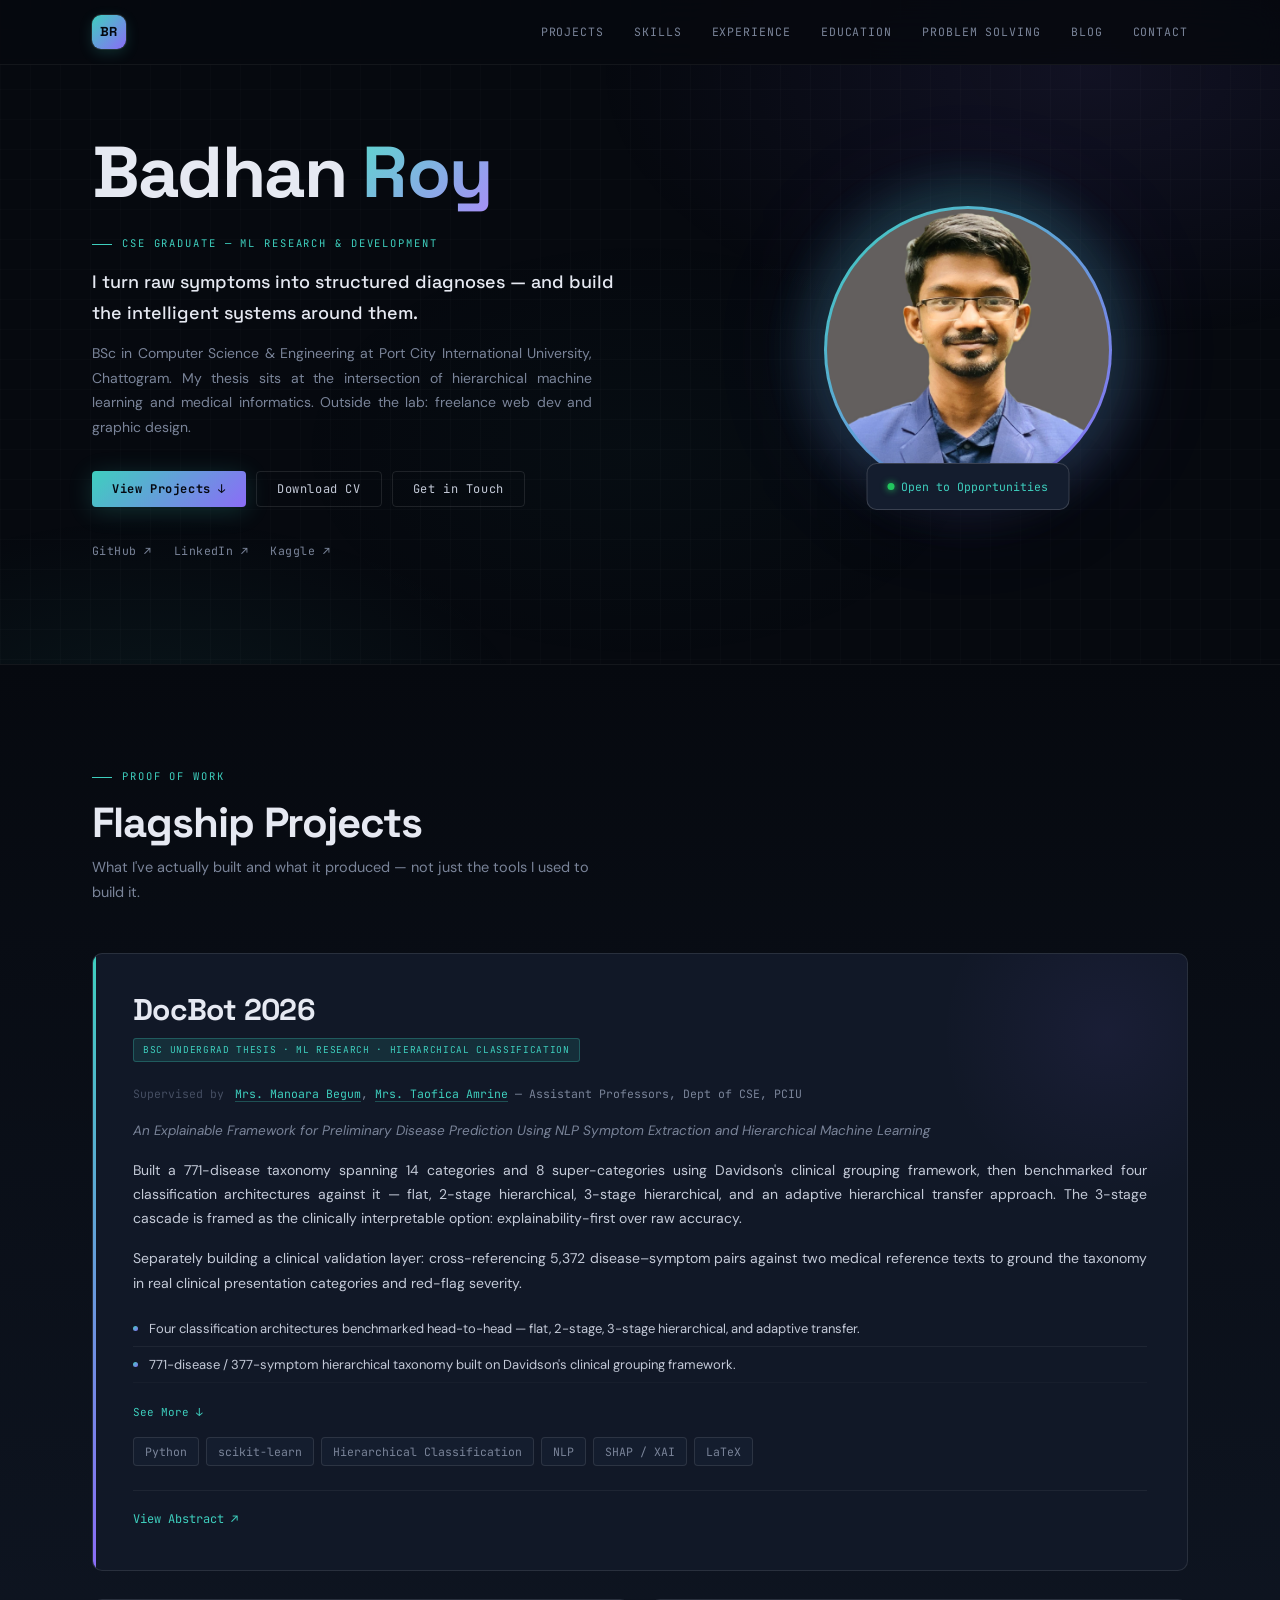
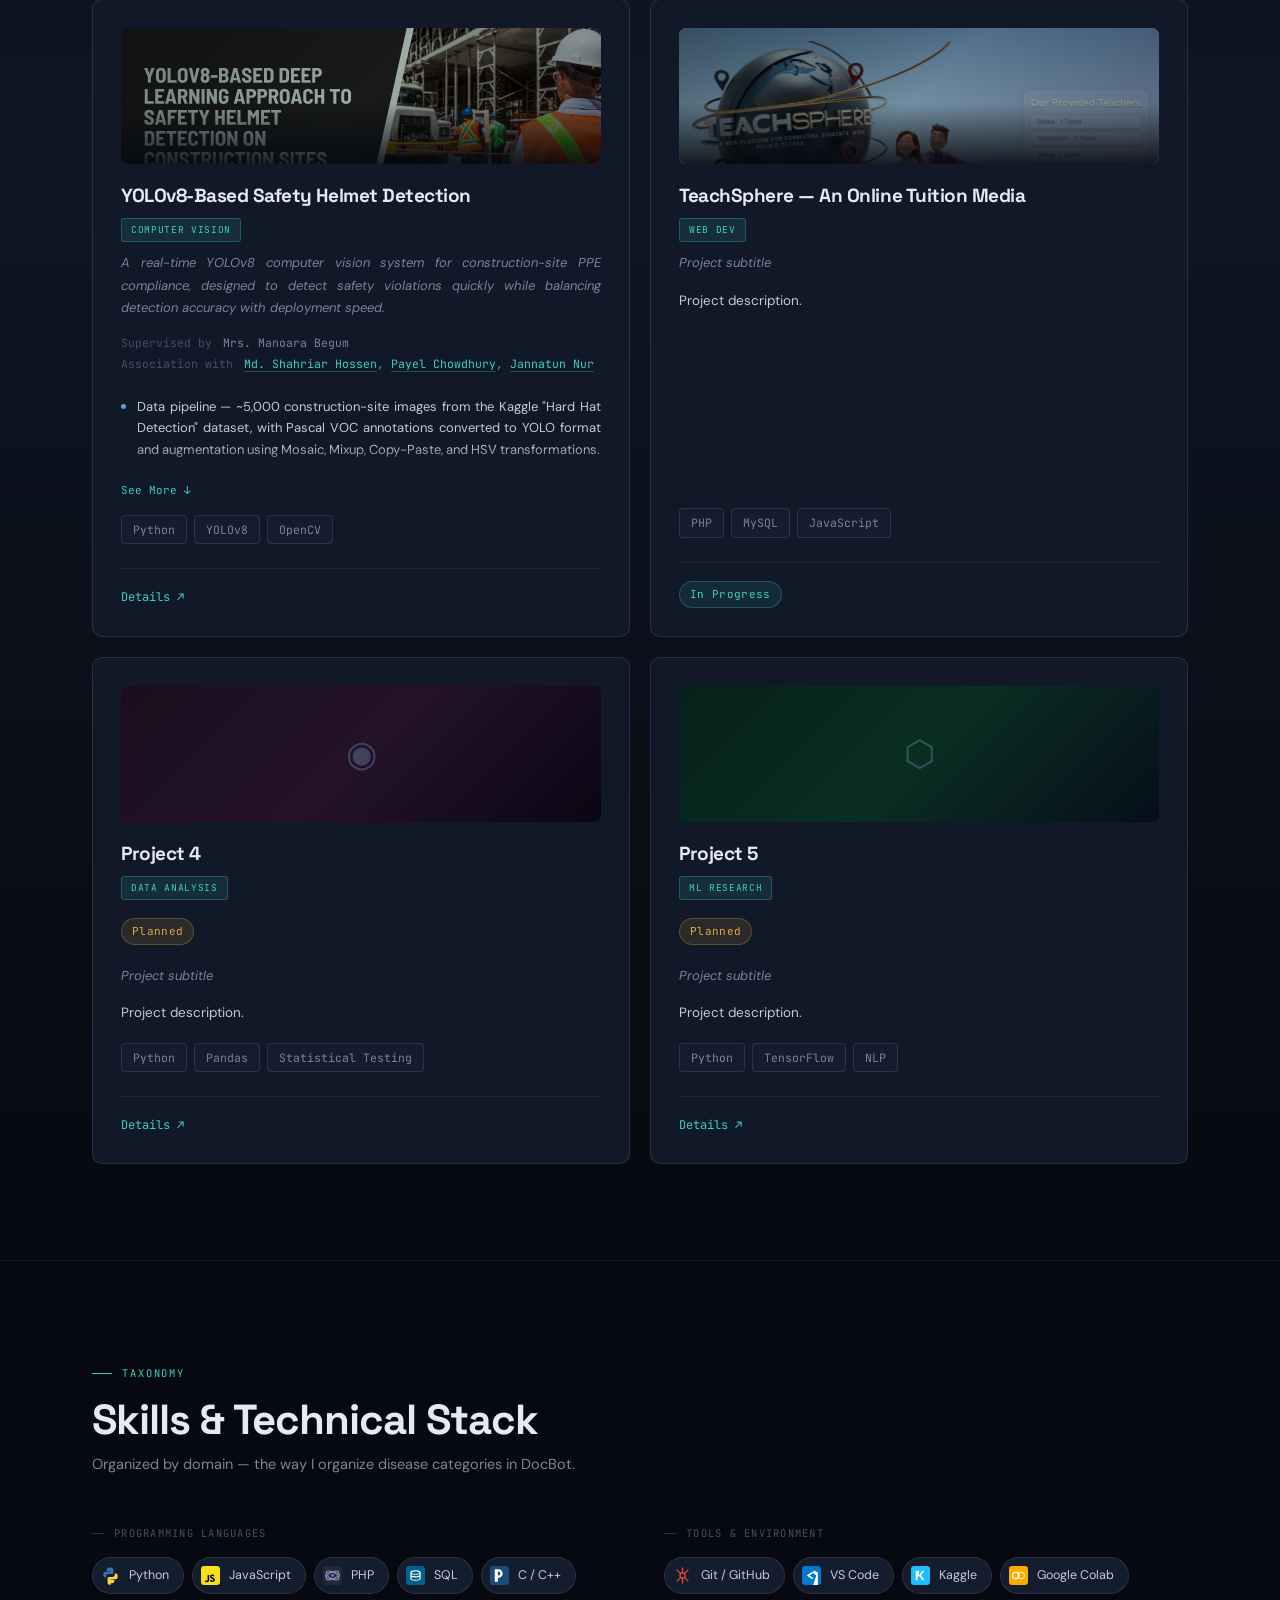
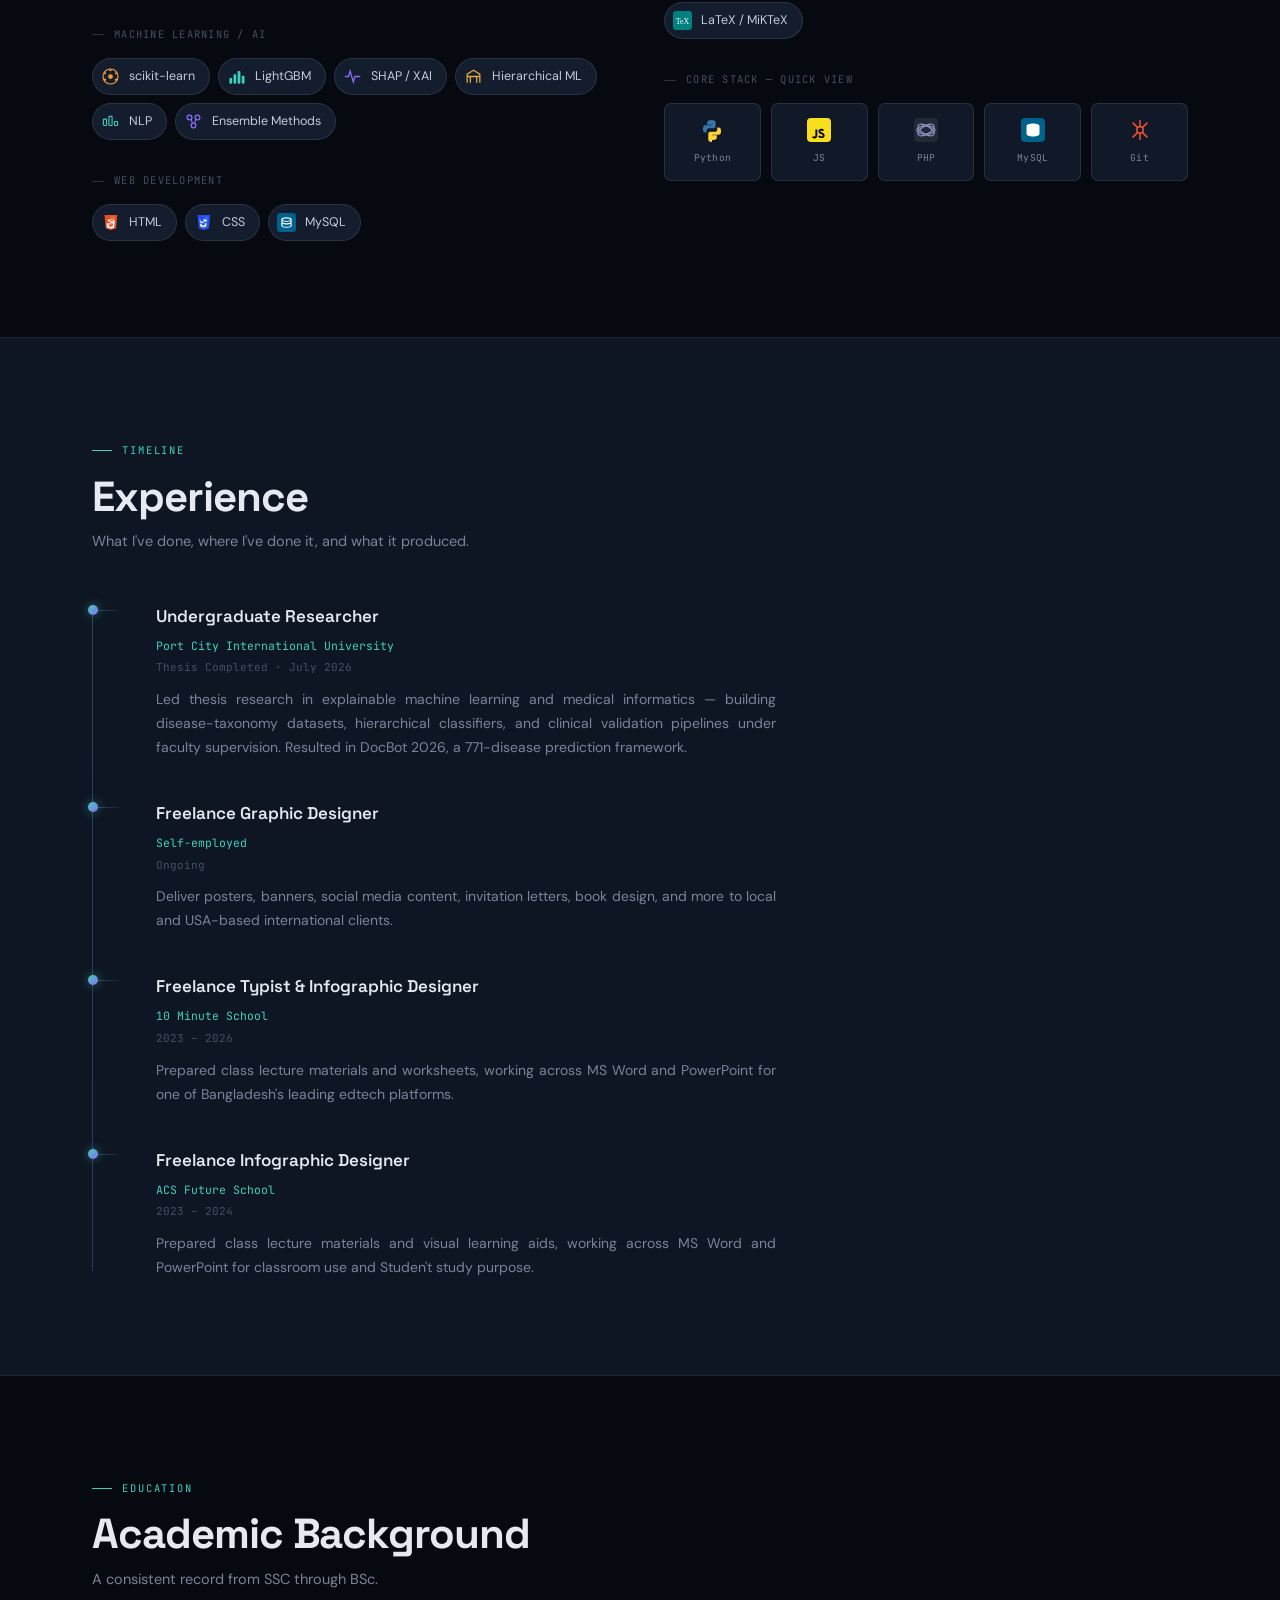
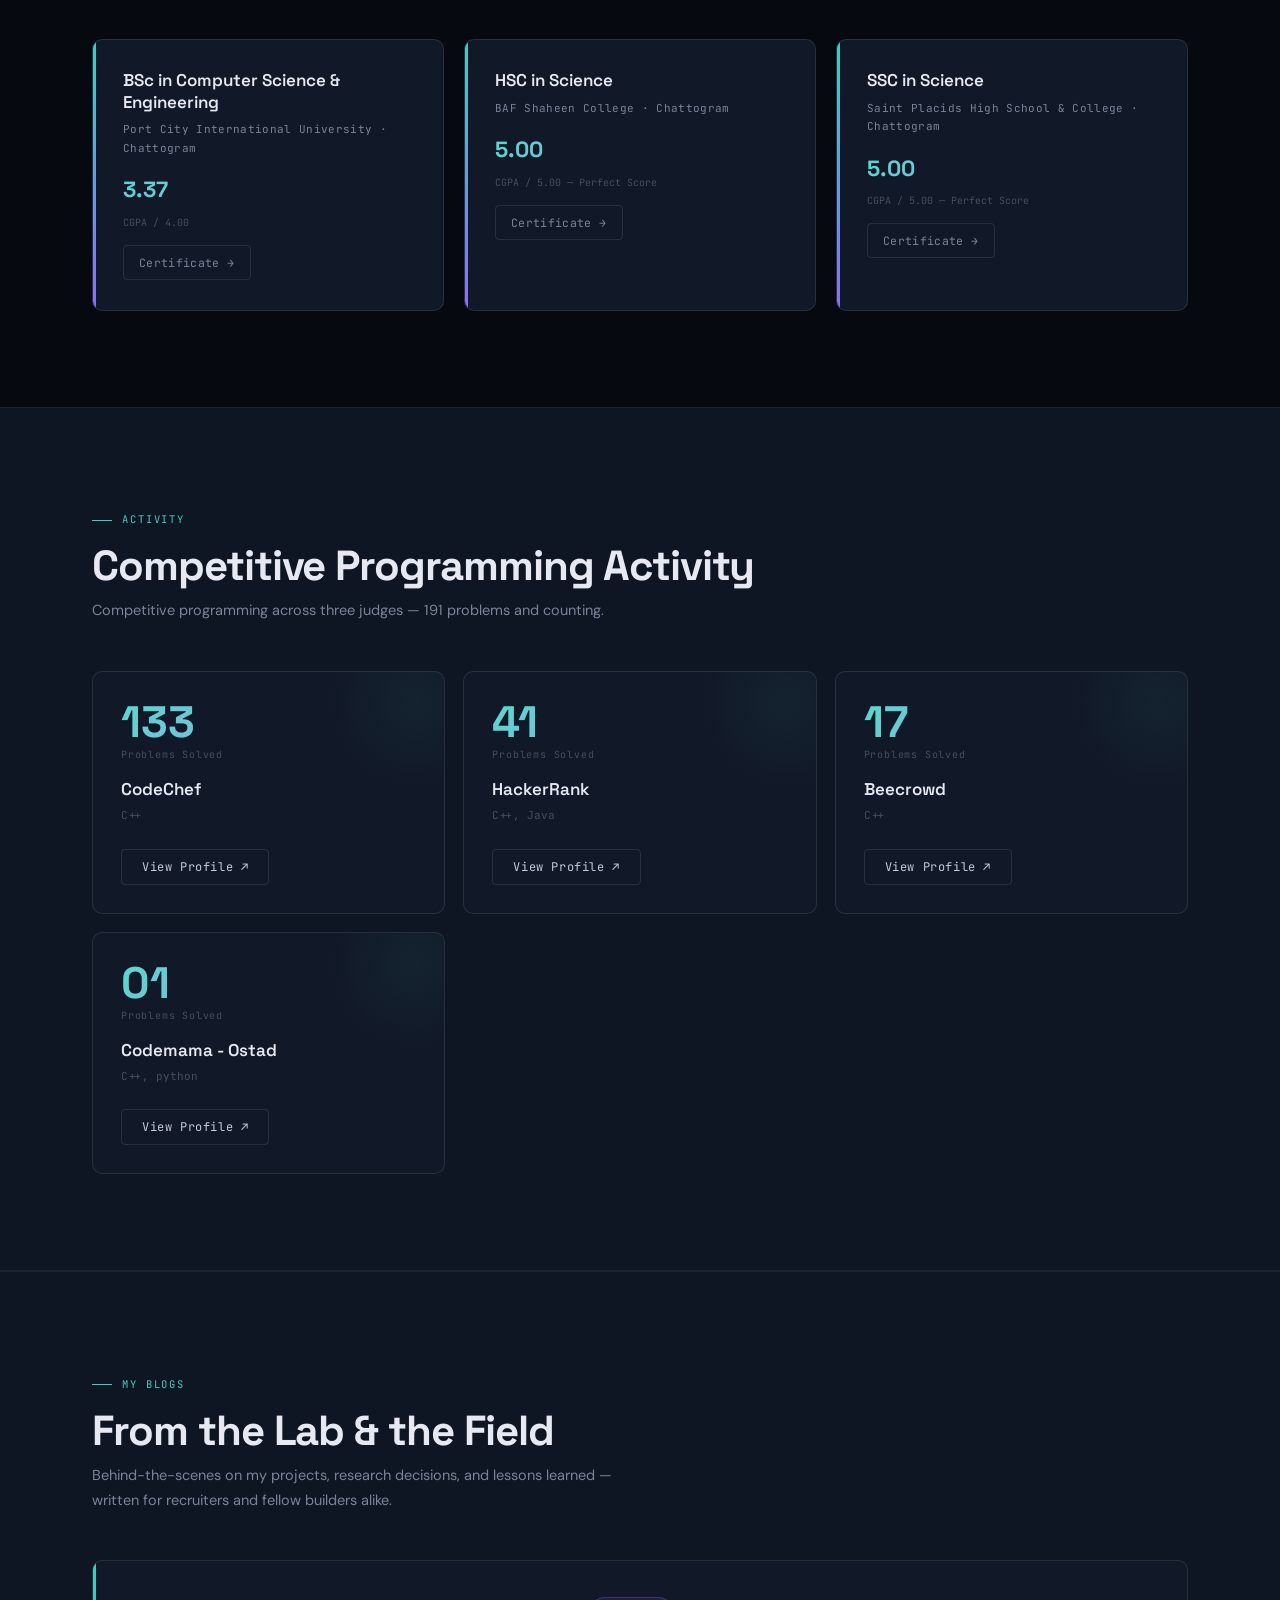
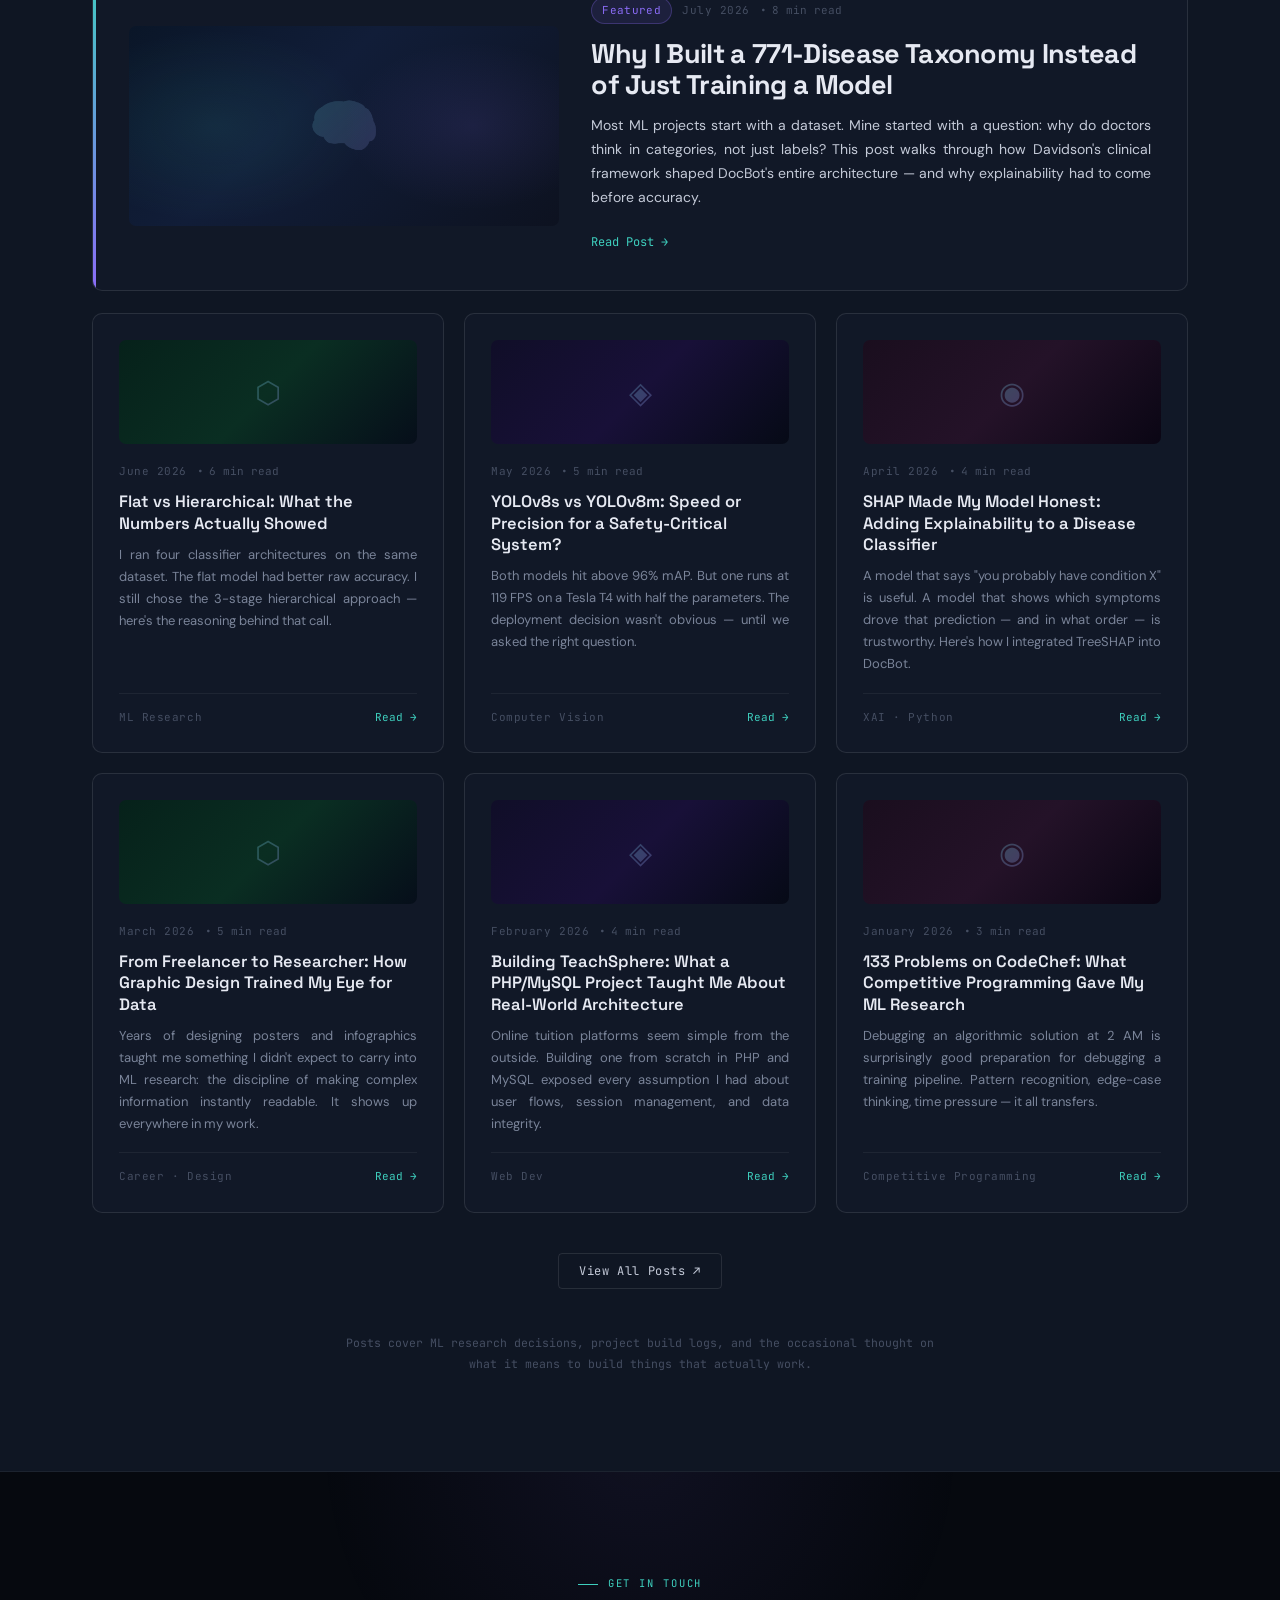
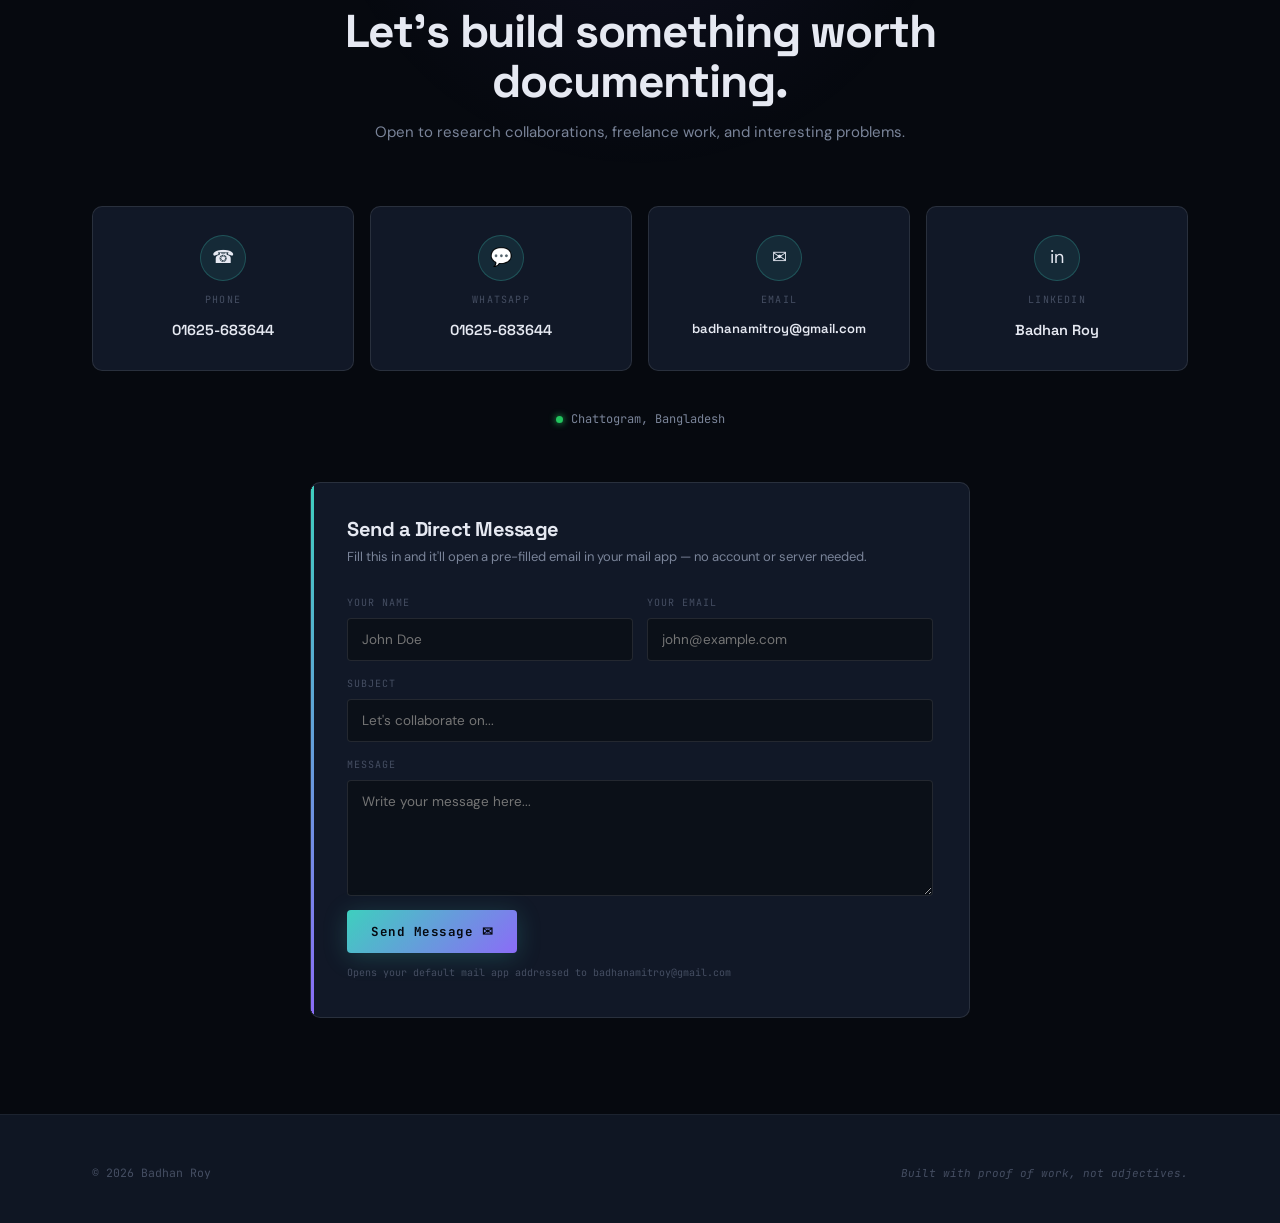
==== commit c162c7b1: "Add files via upload" ====
--- a/index.html
+++ b/index.html
@@ -540,6 +540,24 @@
   margin-bottom: 10px;
 }
 
+.flagship-visual {
+  height: 160px; border-radius: 7px; margin-bottom: 22px;
+  background: linear-gradient(135deg,#0a1628 0%,#111d38 40%,#0d1220 100%);
+  display: flex; align-items: center; justify-content: center;
+  position: relative; overflow: hidden;
+}
+.flagship-visual::before {
+  content: ""; position: absolute; inset: 0;
+  background: radial-gradient(ellipse 60% 80% at 20% 50%, rgba(62,207,190,0.08) 0%, transparent 60%),
+              radial-gradient(ellipse 50% 70% at 80% 50%, rgba(139,108,247,0.10) 0%, transparent 60%);
+}
+.flagship-visual .f-big-icon {
+  font-size: 64px; opacity: .15;
+  background: var(--grad-text);
+  -webkit-background-clip: text; -webkit-text-fill-color: transparent; background-clip: text;
+  position: relative; z-index: 1;
+}
+
 /* ═══════════════════════════════════════════════════
    ④ SKILLS SECTION
 ═══════════════════════════════════════════════════ */
@@ -687,7 +705,106 @@
 .ps-lang { font-family: var(--mono); font-size: 11px; color: var(--muted-2); margin-bottom: 20px; }
 
 /* ═══════════════════════════════════════════════════
-   ⑧ CONTACT SECTION
+   ⑧ BLOG SECTION
+═══════════════════════════════════════════════════ */
+.sec-blog {
+  padding: 96px 0;
+  background: var(--ink-3);
+  border-top: 1px solid var(--line);
+  border-bottom: 1px solid var(--line);
+}
+
+.blog-featured {
+  background: var(--card); border: 1px solid var(--line-m); border-radius: var(--r2);
+  padding: 36px; position: relative; overflow: hidden; margin-bottom: 22px;
+  display: grid; grid-template-columns: 1fr 1.3fr; gap: 32px; align-items: center;
+}
+.blog-featured::before {
+  content: ""; position: absolute; top: 0; left: 0; height: 100%; width: 3px;
+  background: var(--grad);
+}
+@media (max-width: 780px) { .blog-featured { grid-template-columns: 1fr; gap: 22px; padding: 28px; } }
+
+.blog-featured-visual {
+  height: 200px; border-radius: 7px;
+  background: linear-gradient(135deg,#0a1628 0%,#111d38 40%,#0d1220 100%);
+  display: flex; align-items: center; justify-content: center;
+  position: relative; overflow: hidden;
+}
+.blog-featured-visual::before {
+  content: ""; position: absolute; inset: 0;
+  background: radial-gradient(ellipse 60% 80% at 20% 50%, rgba(62,207,190,0.09) 0%, transparent 60%),
+              radial-gradient(ellipse 50% 70% at 80% 50%, rgba(139,108,247,0.11) 0%, transparent 60%);
+}
+.blog-featured-visual .bf-icon {
+  font-size: 58px; opacity: .18; position: relative; z-index: 1;
+  background: var(--grad-text); -webkit-background-clip: text; -webkit-text-fill-color: transparent; background-clip: text;
+}
+@media (max-width: 780px) { .blog-featured-visual { height: 150px; } }
+
+.blog-meta {
+  display: flex; align-items: center; gap: 10px; flex-wrap: wrap; margin-bottom: 14px;
+}
+.blog-date {
+  font-family: var(--mono); font-size: 11px; color: var(--muted-2); letter-spacing: .05em;
+}
+.blog-read {
+  font-family: var(--mono); font-size: 11px; color: var(--muted-2);
+  display: flex; align-items: center; gap: 5px;
+}
+.blog-read::before { content: "•"; color: var(--muted-2); }
+
+.blog-featured-title { font-size: clamp(20px, 2.6vw, 27px); margin-bottom: 12px; line-height: 1.16; }
+.blog-featured-excerpt {
+  color: var(--text-2); font-size: 14px; line-height: 1.72; margin-bottom: 20px;
+  text-align: justify;
+}
+.blog-read-link {
+  font-family: var(--mono); font-size: 12px; color: var(--teal);
+  display: inline-flex; align-items: center; gap: 6px; transition: opacity .15s;
+}
+.blog-read-link:hover { opacity: .7; }
+
+/* Blog card grid */
+.blog-grid { display: grid; grid-template-columns: 1fr 1fr 1fr; gap: 20px; margin-top: 22px; }
+@media (max-width: 980px) { .blog-grid { grid-template-columns: 1fr 1fr; } }
+@media (max-width: 620px) { .blog-grid { grid-template-columns: 1fr; } }
+
+.blog-card {
+  background: var(--card); border: 1px solid var(--line-m); border-radius: var(--r2);
+  padding: 26px; display: flex; flex-direction: column;
+  transition: border-color .22s, transform .22s, box-shadow .22s;
+}
+.blog-card:hover {
+  border-color: rgba(62,207,190,.28); transform: translateY(-5px);
+  box-shadow: 0 20px 50px rgba(0,0,0,.38);
+}
+.blog-card-visual {
+  height: 104px; border-radius: 7px; margin-bottom: 18px;
+  display: flex; align-items: center; justify-content: center; position: relative; overflow: hidden;
+}
+.blog-card-visual .cv-icon { font-size: 30px; }
+
+.blog-card-title { font-family: var(--disp); font-size: 16.5px; font-weight: 600; margin-bottom: 10px; line-height: 1.3; }
+.blog-card-excerpt {
+  color: var(--muted); font-size: 13px; line-height: 1.68; margin-bottom: 18px; flex: 1;
+  text-align: justify;
+}
+.blog-card-foot {
+  display: flex; align-items: center; justify-content: space-between;
+  padding-top: 14px; border-top: 1px solid var(--line);
+}
+
+.blog-more { text-align: center; margin-top: 40px; }
+
+/* Newsletter-style note */
+.blog-note {
+  max-width: 620px; margin: 44px auto 0; text-align: center;
+  font-family: var(--mono); font-size: 11.5px; color: var(--muted-2); line-height: 1.8;
+}
+
+/* ═══════════════════════════════════════════════════
+   ⑨ CONTACT SECTION
 ═══════════════════════════════════════════════════ */
 .sec-contact { padding: 96px 0; position: relative; overflow: hidden; }
 .sec-contact::before {
@@ -823,6 +940,7 @@
         <li><a href="#experience">Experience</a></li>
         <li><a href="#education">Education</a></li>
         <li><a href="#ps">Problem Solving</a></li>
+        <li><a href="blog.html">Blog</a></li>
         <li><a href="#contact">Contact</a></li>
       </ul>
     </nav>
@@ -840,6 +958,7 @@
     <a href="#experience">Experience</a>
     <a href="#education">Education</a>
     <a href="#ps">Problem Solving</a>
+    <a href="blog.html">Blog</a>
     <a href="#contact">Contact</a>
   </div>
 </header>
@@ -850,8 +969,8 @@
 <section class="sec-hero wrap">
   <div class="hero-grid">
     <div class="hero-left reveal">
+      <h1>Badhan <span class="grad-text">Roy</span></h1>
       <div class="eyebrow">CSE Graduate — ML Research &amp; Development</div>
-      <h1>Badhan <span class="grad-text">Roy</span></h1>
       <p class="hero-lede">I turn raw symptoms into structured diagnoses — and build the intelligent systems around them.</p>
       <p class="hero-desc">BSc in Computer Science &amp; Engineering at Port City International University, Chattogram. My thesis sits at the intersection of hierarchical machine learning and medical informatics. Outside the lab: freelance web dev and graphic design.</p>
       <div class="cta-row">
@@ -888,43 +1007,40 @@
 ━━━━━━━━━━━━━━━━━━━━━━━━━━━━━━━━━━ -->
 <section id="projects" class="sec-projects">
   <div class="wrap">
+
     <div class="reveal">
       <div class="eyebrow">Proof of Work</div>
       <h2>Flagship Projects</h2>
       <p class="section-sub">What I've actually built and what it produced — not just the tools I used to build it.</p>
     </div>
 
-    <!-- DocBot -->
+    <!-- ── DocBot (Flagship) ── -->
     <div class="flagship reveal">
-      <div class="f-topbar">
-        <h3 class="proj-title">DocBot 2026</h3>
-      </div>
-      <div class="badge-row">
-        <span class="badge badge-amber">BSc Undergrad Thesis</span>
-        <span class="badge badge-violet">ML Research</span>
-        <span class="badge badge-teal">Hierarchical Classification</span>
-      </div>
-
-      <div class="supervisor-credit">
-        <div class="sc-row">
-          <span class="sc-label">Supervised by :</span>
-          <span class="sc-names">
-            <a href="https://scholar.google.com/citations?hl=en&user=ZANh0icAAAAJ&view_op=list_works&citft=1&citft=2&citft=3&email_for_op=badhanamitroy%40gmail.com&gmla=[base64]" target="_blank" rel="noopener">Mrs. Manoara Begum ↗</a>, Assistant Professor, Dept of CSE, PCIU<br>
-            <a href="https://scholar.google.com/citations?hl=en&user=lt_oWOoAAAAJ&view_op=list_works&citft=1&citft=2&citft=3&email_for_op=badhanamitroy%40gmail.com&gmla=[base64]" target="_blank" rel="noopener">Mrs. Taofica Amrine ↗</a>, Assistant Professor, Dept of CSE, PCIU
-          </span>
-        </div>
+      <h3 class="proj-title">DocBot 2026</h3>
+      <span class="cv-chip">BSc Undergrad Thesis · ML Research · Hierarchical Classification</span>
+
+      <div class="proj-meta" style="margin-top:12px">
+        <p class="proj-meta-line">
+          <span class="pm-label">Supervised by</span>
+          <a href="https://scholar.google.com/citations?hl=en&user=ZANh0icAAAAJ" target="_blank" rel="noopener">Mrs. Manoara Begum</a>,
+          <a href="https://scholar.google.com/citations?hl=en&user=lt_oWOoAAAAJ" target="_blank" rel="noopener">Mrs. Taofica Amrine</a>
+          — Assistant Professors, Dept of CSE, PCIU
+        </p>
       </div>
 
       <p class="proj-sub">An Explainable Framework for Preliminary Disease Prediction Using NLP Symptom Extraction and Hierarchical Machine Learning</p>
-      
+
       <p class="proj-desc">Built a 771-disease taxonomy spanning 14 categories and 8 super-categories using Davidson's clinical grouping framework, then benchmarked four classification architectures against it — flat, 2-stage hierarchical, 3-stage hierarchical, and an adaptive hierarchical transfer approach. The 3-stage cascade is framed as the clinically interpretable option: explainability-first over raw accuracy.</p>
       <p class="proj-desc">Separately building a clinical validation layer: cross-referencing 5,372 disease–symptom pairs against two medical reference texts to ground the taxonomy in real clinical presentation categories and red-flag severity.</p>
-      <ul class="feat-grid">
-        <li>Four classification architectures, benchmarked head-to-head</li>
-        <li>771-disease / 377-symptom hierarchical taxonomy</li>
-        <li>Explainability-first framing over raw accuracy</li>
-        <li>Two-textbook clinical cross-validation dataset</li>
+
+      <ul class="proj-highlights">
+        <li>Four classification architectures benchmarked head-to-head — flat, 2-stage, 3-stage hierarchical, and adaptive transfer.</li>
+        <li>771-disease / 377-symptom hierarchical taxonomy built on Davidson's clinical grouping framework.</li>
+        <li>Explainability-first framing using SHAP / TreeSHAP — interpretability over raw accuracy.</li>
+        <li>Two-textbook clinical cross-validation: 5,372 disease–symptom pairs verified against medical references.</li>
       </ul>
+      <button class="see-more-btn" type="button">See More ↓</button>
+
       <div class="stack-row">
         <span class="tag">Python</span>
         <span class="tag">scikit-learn</span>
@@ -933,6 +1049,7 @@
         <span class="tag">SHAP / XAI</span>
         <span class="tag">LaTeX</span>
       </div>
+
       <div class="proj-foot">
         <div class="link-row">
           <a href="#" target="_blank" rel="noopener">View Abstract ↗</a>
@@ -940,8 +1057,9 @@
       </div>
     </div>
 
-    <!-- Grid row 1 -->
+    <!-- ── Row 1: YOLOv8 + TeachSphere ── -->
     <div class="proj-grid">
+
       <div class="proj-card reveal">
         <div class="card-visual cv-photo-wrap">
           <img src="yolov8helmet.png" alt="YOLOv8 Safety Helmet Detection" class="cv-photo">
@@ -949,16 +1067,14 @@
         <h3 class="proj-title">YOLOv8-Based Safety Helmet Detection</h3>
         <span class="cv-chip">Computer Vision</span>
         <p class="proj-sub">A real-time YOLOv8 computer vision system for construction-site PPE compliance, designed to detect safety violations quickly while balancing detection accuracy with deployment speed.</p>
-
         <div class="proj-meta">
           <p class="proj-meta-line"><span class="pm-label">Supervised by</span> Mrs. Manoara Begum</p>
-          <p class="proj-meta-line"><span class="pm-label">Association with</span> 
-            <a href="https://www.linkedin.com/in/mdshahriarhossain7/" target="_blank" rel="noopener">Md. Shahriar Hossen</a>, 
+          <p class="proj-meta-line"><span class="pm-label">Association with</span>
+            <a href="https://www.linkedin.com/in/mdshahriarhossain7/" target="_blank" rel="noopener">Md. Shahriar Hossen</a>,
             <a href="https://www.linkedin.com/in/payel-chowdhury-508a33377/" target="_blank" rel="noopener">Payel Chowdhury</a>,
             <a href="https://www.linkedin.com/in/jannatun-nur-niha-9b24722a2/" target="_blank" rel="noopener">Jannatun Nur</a>
           </p>
         </div>
-
         <ul class="proj-highlights">
           <li>Data pipeline — ~5,000 construction-site images from the Kaggle "Hard Hat Detection" dataset, with Pascal VOC annotations converted to YOLO format and augmentation using Mosaic, Mixup, Copy-Paste, and HSV transformations.</li>
           <li>Model comparison — benchmarked YOLOv8s for speed against YOLOv8m for precision, training both for 50 epochs with AdamW, cosine-annealing LR scheduling, mixed precision, and early stopping.</li>
@@ -966,7 +1082,6 @@
           <li>Deployment choice — YOLOv8s was selected for production because it maintains &gt;94% precision at 119 FPS on a Tesla T4 while using a smaller footprint (11.2M vs 25.9M params), making it practical for edge devices and live surveillance.</li>
         </ul>
         <button class="see-more-btn" type="button">See More ↓</button>
-
         <div class="stack-row">
           <span class="tag">Python</span><span class="tag">YOLOv8</span><span class="tag">OpenCV</span>
         </div>
@@ -975,35 +1090,34 @@
         </div>
       </div>
 
-
       <div class="proj-card reveal" style="animation-delay:.1s">
-        <div class="card-visual cv-web">
-          <div class="cv-icon">◈</div>
-        </div>
-        <h3 class="proj-title">Project 3</h3>
-          <span class="cv-chip">Web Dev</span>
+        <div class="card-visual cv-photo-wrap">
+          <img src="TeachSphere.png" alt="TeachSphere" class="cv-photo">
+        </div>
+        <h3 class="proj-title">TeachSphere — An Online Tuition Media</h3>
+        <span class="cv-chip">Web Dev</span>
         <p class="proj-sub">Project subtitle</p>
         <p class="proj-desc">Project description.</p>
         <div class="stack-row">
           <span class="tag">PHP</span><span class="tag">MySQL</span><span class="tag">JavaScript</span>
         </div>
         <div class="proj-foot" style="margin-top:auto">
-          <!-- <div class="link-row"><a href="#" rel="noopener">Details ↗</a></div> -->
-        <div class="badge-row"><span class="badge badge-teal">In Progress</span></div>
-        </div>
-      </div>
-    </div>
-
-    <!-- Grid row 2 -->
+          <div class="badge-row" style="margin-bottom:0"><span class="badge badge-teal">In Progress</span></div>
+        </div>
+      </div>
+
+    </div><!-- /proj-grid row 1 -->
+
+    <!-- ── Row 2: Project 4 + Project 5 ── -->
     <div class="proj-grid">
+
       <div class="proj-card reveal">
         <div class="card-visual cv-data">
           <div class="cv-icon">◉</div>
         </div>
-        <div class="badge-row"><span class="badge badge-amber">Planned</span></div>
         <h3 class="proj-title">Project 4</h3>
-          <span class="cv-chip">Data Analysis</span>
-
+        <span class="cv-chip">Data Analysis</span>
+        <div class="badge-row" style="margin-top:8px"><span class="badge badge-amber">Planned</span></div>
         <p class="proj-sub">Project subtitle</p>
         <p class="proj-desc">Project description.</p>
         <div class="stack-row">
@@ -1013,14 +1127,14 @@
           <div class="link-row"><a href="#" rel="noopener">Details ↗</a></div>
         </div>
       </div>
+
       <div class="proj-card reveal" style="animation-delay:.1s">
         <div class="card-visual cv-ml">
           <div class="cv-icon">⬡</div>
         </div>
-        <div class="badge-row"><span class="badge badge-amber">Planned</span></div>
         <h3 class="proj-title">Project 5</h3>
-          <span class="cv-chip">ML Research</span>
-
+        <span class="cv-chip">ML Research</span>
+        <div class="badge-row" style="margin-top:8px"><span class="badge badge-amber">Planned</span></div>
         <p class="proj-sub">Project subtitle</p>
         <p class="proj-desc">Project description.</p>
         <div class="stack-row">
@@ -1030,9 +1144,12 @@
           <div class="link-row"><a href="#" rel="noopener">Details ↗</a></div>
         </div>
       </div>
-    </div>
-  </div>
+
+    </div><!-- /proj-grid row 2 -->
+
+  </div><!-- /wrap -->
 </section>
+
 
 <!-- ━━━━━━━━━━━━━━━━━━━━━━━━━━━━━━━━━━
   ④ SKILLS
@@ -1308,6 +1425,144 @@
 </section>
 
 <!-- ━━━━━━━━━━━━━━━━━━━━━━━━━━━━━━━━━━
+  ⑧ BLOG
+━━━━━━━━━━━━━━━━━━━━━━━━━━━━━━━━━━ -->
+<section id="blog" class="sec-blog">
+  <div class="wrap">
+    <div class="reveal">
+      <div class="eyebrow">My Blogs</div>
+      <h2>From the Lab &amp; the Field</h2>
+      <p class="section-sub">Behind-the-scenes on my projects, research decisions, and lessons learned — written for recruiters and fellow builders alike.</p>
+    </div>
+
+    <!-- Featured Post -->
+    <div class="blog-featured reveal">
+      <div class="blog-featured-visual">
+        <div class="bf-icon">🧠</div>
+      </div>
+      <div>
+        <div class="blog-meta">
+          <span class="badge badge-violet">Featured</span>
+          <span class="blog-date">July 2026</span>
+          <span class="blog-read">8 min read</span>
+        </div>
+        <h3 class="blog-featured-title">Why I Built a 771-Disease Taxonomy Instead of Just Training a Model</h3>
+        <p class="blog-featured-excerpt">Most ML projects start with a dataset. Mine started with a question: why do doctors think in categories, not just labels? This post walks through how Davidson's clinical framework shaped DocBot's entire architecture — and why explainability had to come before accuracy.</p>
+        <a href="blog/docbot-taxonomy.html" class="blog-read-link">Read Post →</a>
+      </div>
+    </div>
+
+    <!-- Blog Card Grid -->
+    <div class="blog-grid reveal">
+
+      <div class="blog-card">
+        <div class="blog-card-visual cv-ml">
+          <div class="cv-icon">⬡</div>
+        </div>
+        <div class="blog-meta" style="margin-bottom:10px">
+          <span class="blog-date">June 2026</span>
+          <span class="blog-read">6 min read</span>
+        </div>
+        <div class="blog-card-title">Flat vs Hierarchical: What the Numbers Actually Showed</div>
+        <p class="blog-card-excerpt">I ran four classifier architectures on the same dataset. The flat model had better raw accuracy. I still chose the 3-stage hierarchical approach — here's the reasoning behind that call.</p>
+        <div class="blog-card-foot">
+          <span class="blog-date">ML Research</span>
+          <a href="blog/flat-vs-hierarchical.html" class="blog-read-link" style="font-size:11px">Read →</a>
+        </div>
+      </div>
+
+      <div class="blog-card">
+        <div class="blog-card-visual cv-web">
+          <div class="cv-icon">◈</div>
+        </div>
+        <div class="blog-meta" style="margin-bottom:10px">
+          <span class="blog-date">May 2026</span>
+          <span class="blog-read">5 min read</span>
+        </div>
+        <div class="blog-card-title">YOLOv8s vs YOLOv8m: Speed or Precision for a Safety-Critical System?</div>
+        <p class="blog-card-excerpt">Both models hit above 96% mAP. But one runs at 119 FPS on a Tesla T4 with half the parameters. The deployment decision wasn't obvious — until we asked the right question.</p>
+        <div class="blog-card-foot">
+          <span class="blog-date">Computer Vision</span>
+          <a href="blog/yolo-model-choice.html" class="blog-read-link" style="font-size:11px">Read →</a>
+        </div>
+      </div>
+
+      <div class="blog-card">
+        <div class="blog-card-visual cv-data">
+          <div class="cv-icon">◉</div>
+        </div>
+        <div class="blog-meta" style="margin-bottom:10px">
+          <span class="blog-date">April 2026</span>
+          <span class="blog-read">4 min read</span>
+        </div>
+        <div class="blog-card-title">SHAP Made My Model Honest: Adding Explainability to a Disease Classifier</div>
+        <p class="blog-card-excerpt">A model that says "you probably have condition X" is useful. A model that shows which symptoms drove that prediction — and in what order — is trustworthy. Here's how I integrated TreeSHAP into DocBot.</p>
+        <div class="blog-card-foot">
+          <span class="blog-date">XAI · Python</span>
+          <a href="blog/shap-explainability.html" class="blog-read-link" style="font-size:11px">Read →</a>
+        </div>
+      </div>
+
+      <div class="blog-card">
+        <div class="blog-card-visual cv-ml">
+          <div class="cv-icon">⬡</div>
+        </div>
+        <div class="blog-meta" style="margin-bottom:10px">
+          <span class="blog-date">March 2026</span>
+          <span class="blog-read">5 min read</span>
+        </div>
+        <div class="blog-card-title">From Freelancer to Researcher: How Graphic Design Trained My Eye for Data</div>
+        <p class="blog-card-excerpt">Years of designing posters and infographics taught me something I didn't expect to carry into ML research: the discipline of making complex information instantly readable. It shows up everywhere in my work.</p>
+        <div class="blog-card-foot">
+          <span class="blog-date">Career · Design</span>
+          <a href="blog/design-to-research.html" class="blog-read-link" style="font-size:11px">Read →</a>
+        </div>
+      </div>
+
+      <div class="blog-card">
+        <div class="blog-card-visual cv-web">
+          <div class="cv-icon">◈</div>
+        </div>
+        <div class="blog-meta" style="margin-bottom:10px">
+          <span class="blog-date">February 2026</span>
+          <span class="blog-read">4 min read</span>
+        </div>
+        <div class="blog-card-title">Building TeachSphere: What a PHP/MySQL Project Taught Me About Real-World Architecture</div>
+        <p class="blog-card-excerpt">Online tuition platforms seem simple from the outside. Building one from scratch in PHP and MySQL exposed every assumption I had about user flows, session management, and data integrity.</p>
+        <div class="blog-card-foot">
+          <span class="blog-date">Web Dev</span>
+          <a href="blog/teachsphere-build.html" class="blog-read-link" style="font-size:11px">Read →</a>
+        </div>
+      </div>
+
+      <div class="blog-card">
+        <div class="blog-card-visual cv-data">
+          <div class="cv-icon">◉</div>
+        </div>
+        <div class="blog-meta" style="margin-bottom:10px">
+          <span class="blog-date">January 2026</span>
+          <span class="blog-read">3 min read</span>
+        </div>
+        <div class="blog-card-title">133 Problems on CodeChef: What Competitive Programming Gave My ML Research</div>
+        <p class="blog-card-excerpt">Debugging an algorithmic solution at 2 AM is surprisingly good preparation for debugging a training pipeline. Pattern recognition, edge-case thinking, time pressure — it all transfers.</p>
+        <div class="blog-card-foot">
+          <span class="blog-date">Competitive Programming</span>
+          <a href="blog/cp-to-ml.html" class="blog-read-link" style="font-size:11px">Read →</a>
+        </div>
+      </div>
+
+    </div><!-- /blog-grid -->
+
+    <div class="blog-more reveal">
+      <a href="blog.html" class="btn btn-ghost">View All Posts ↗</a>
+    </div>
+
+    <p class="blog-note">Posts cover ML research decisions, project build logs, and the occasional thought on what it means to build things that actually work.</p>
+
+  </div>
+</section>
+
+<!-- ━━━━━━━━━━━━━━━━━━━━━━━━━━━━━━━━━━
   ⑧ CONTACT
 ━━━━━━━━━━━━━━━━━━━━━━━━━━━━━━━━━━ -->
 <section id="contact" class="sec-contact">
@@ -1446,4 +1701,4 @@
 });
 </script>
 </body>
-</html> +</html>
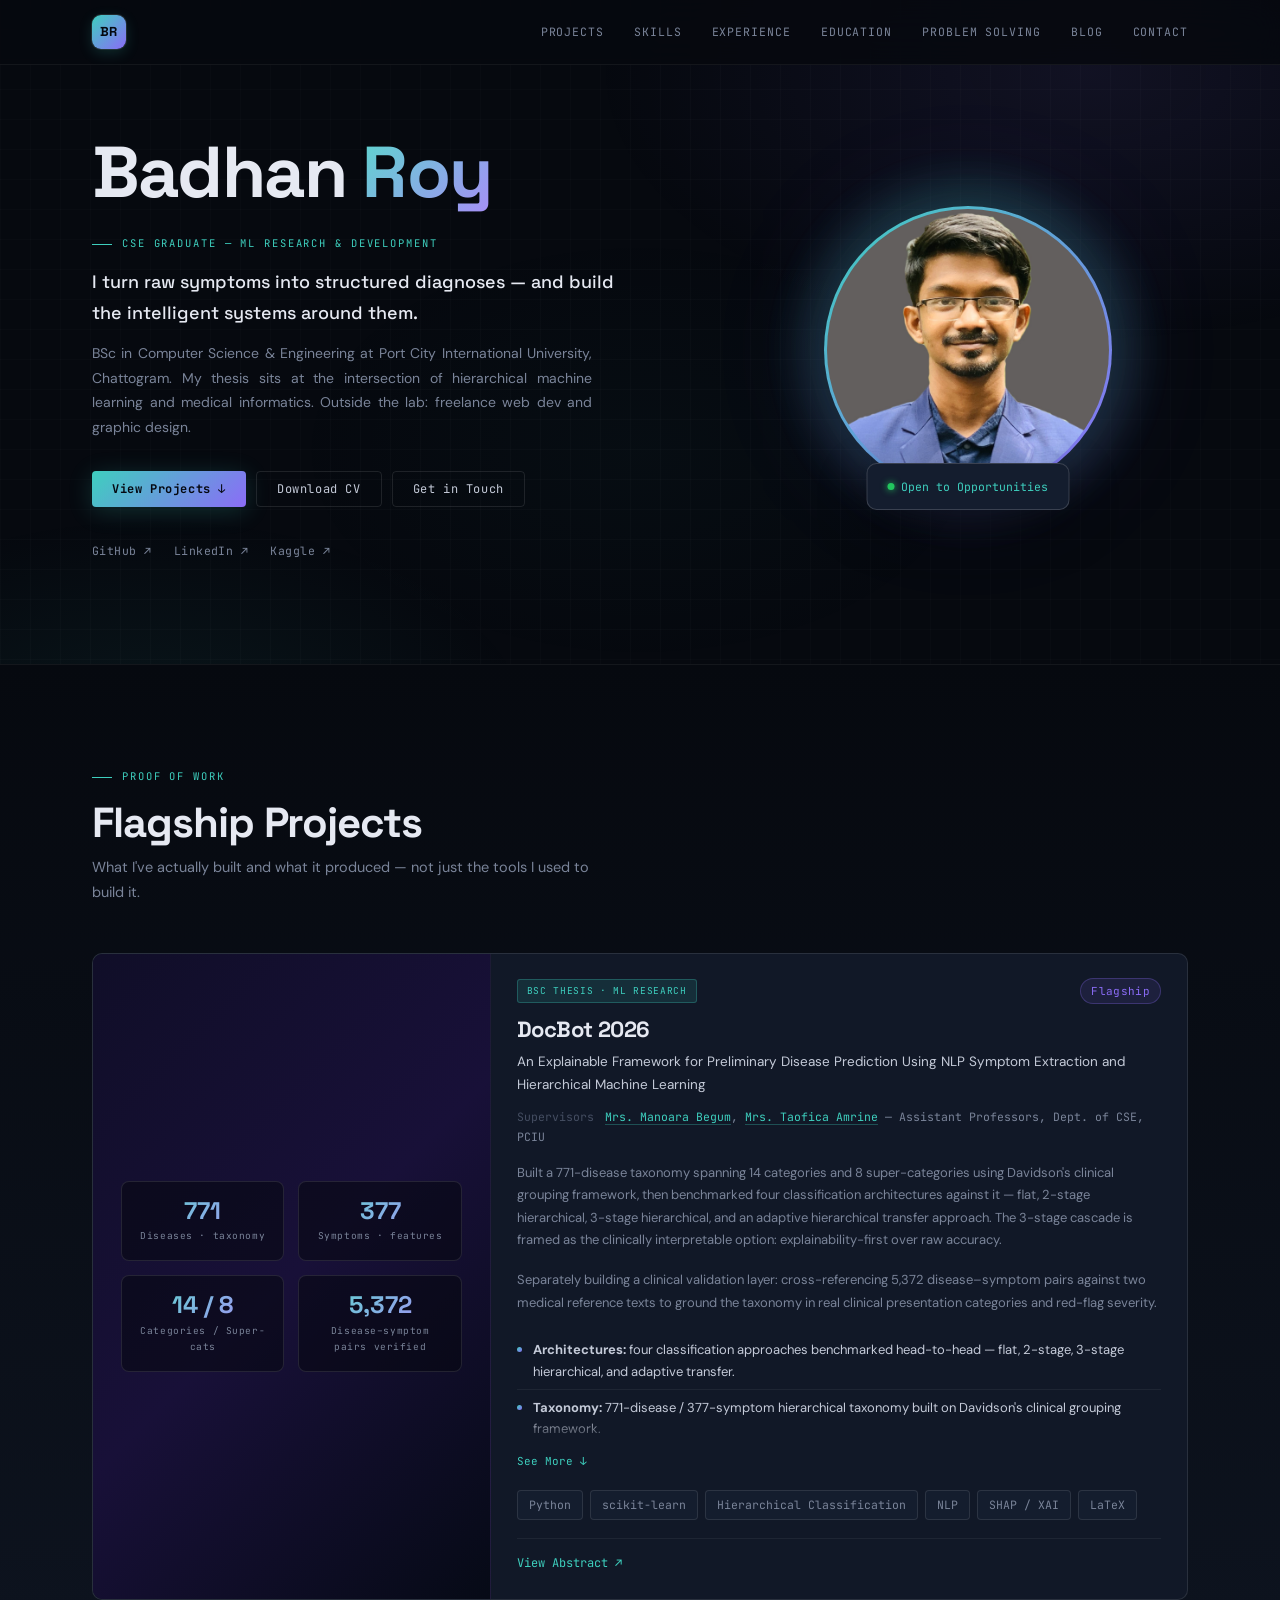
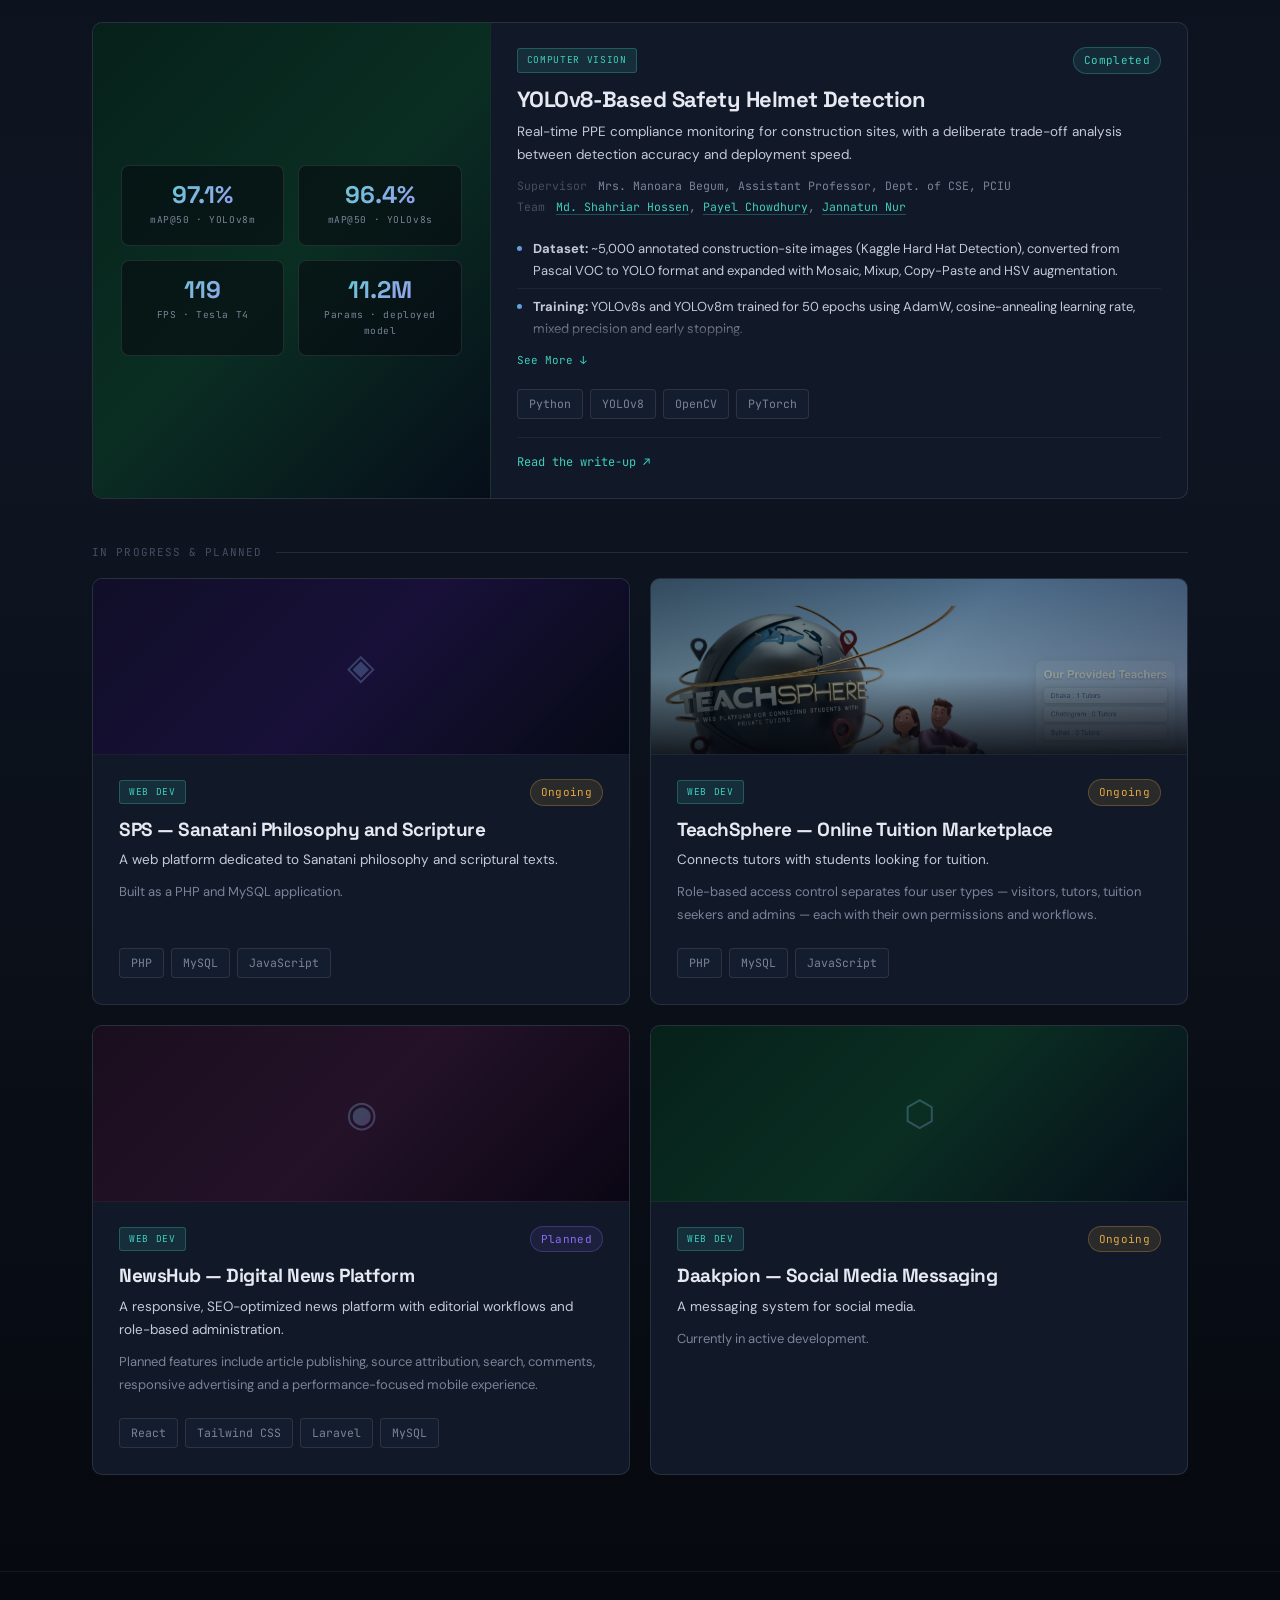
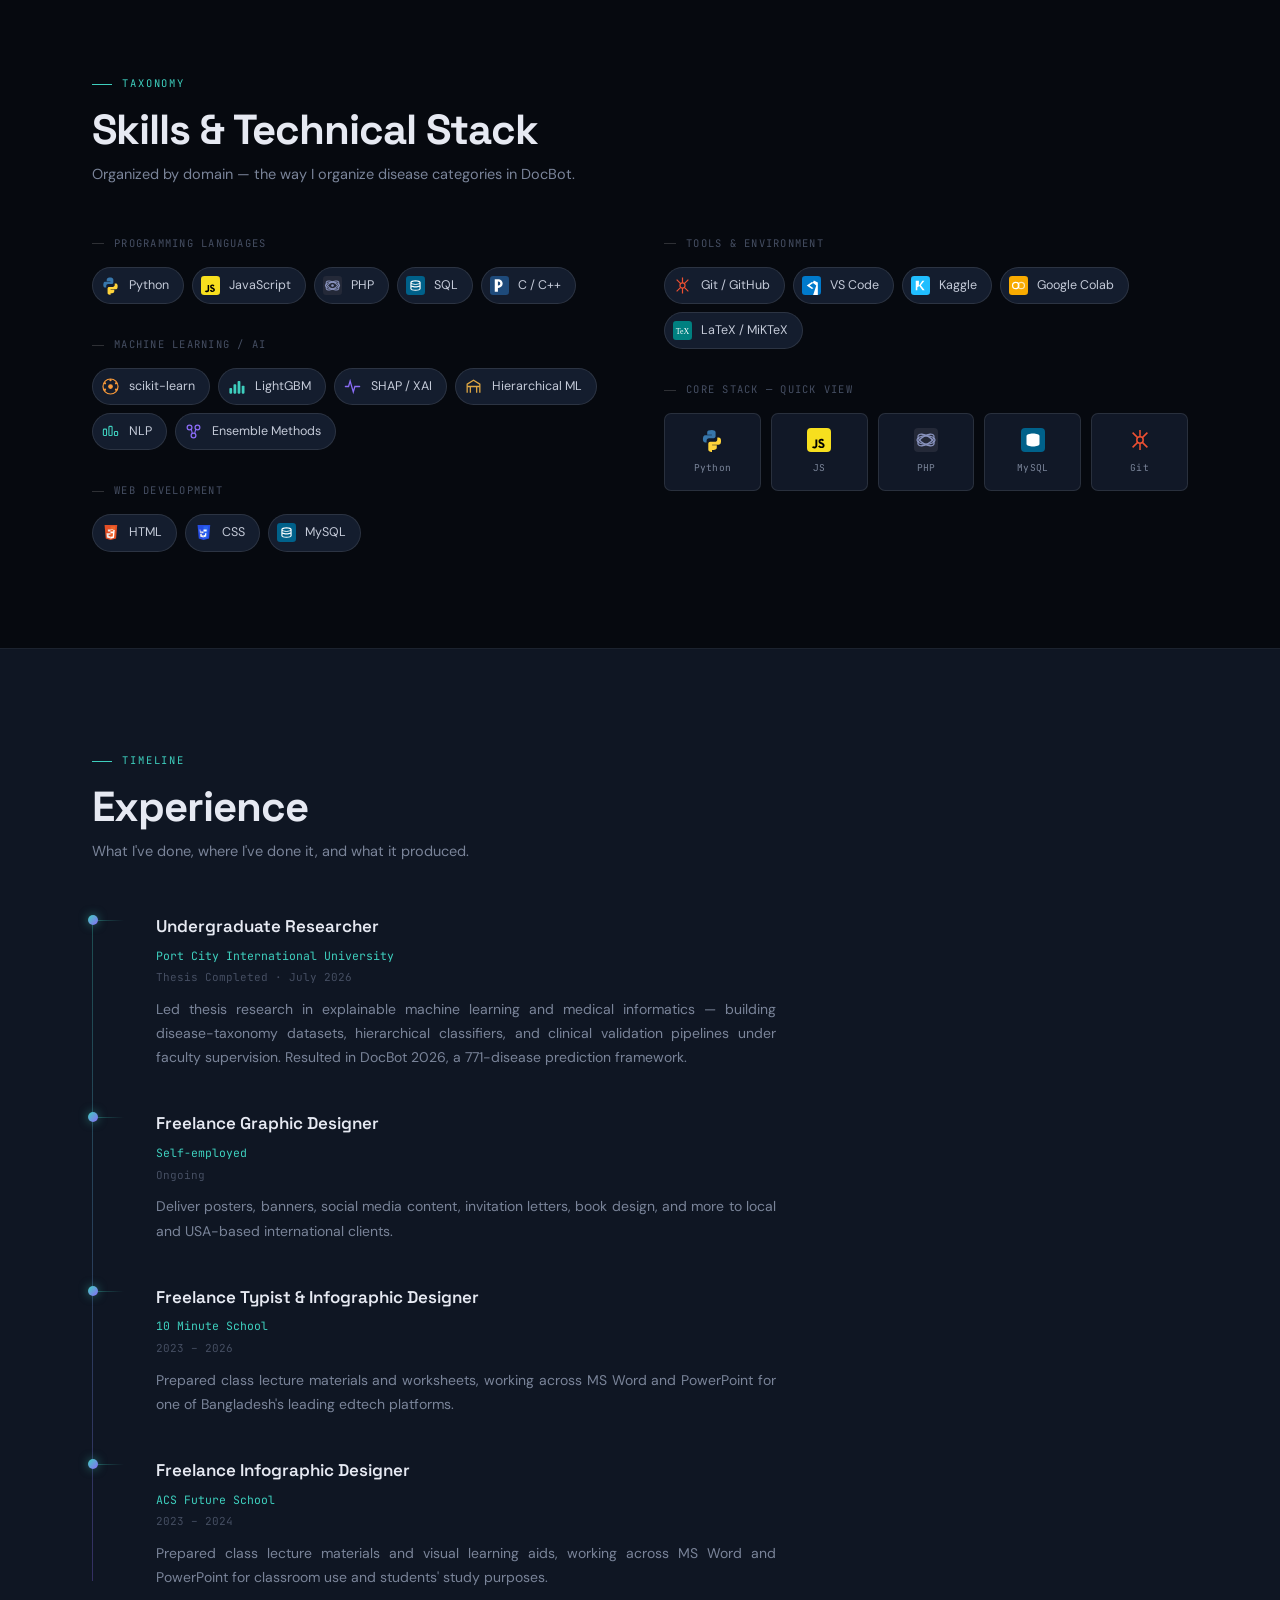
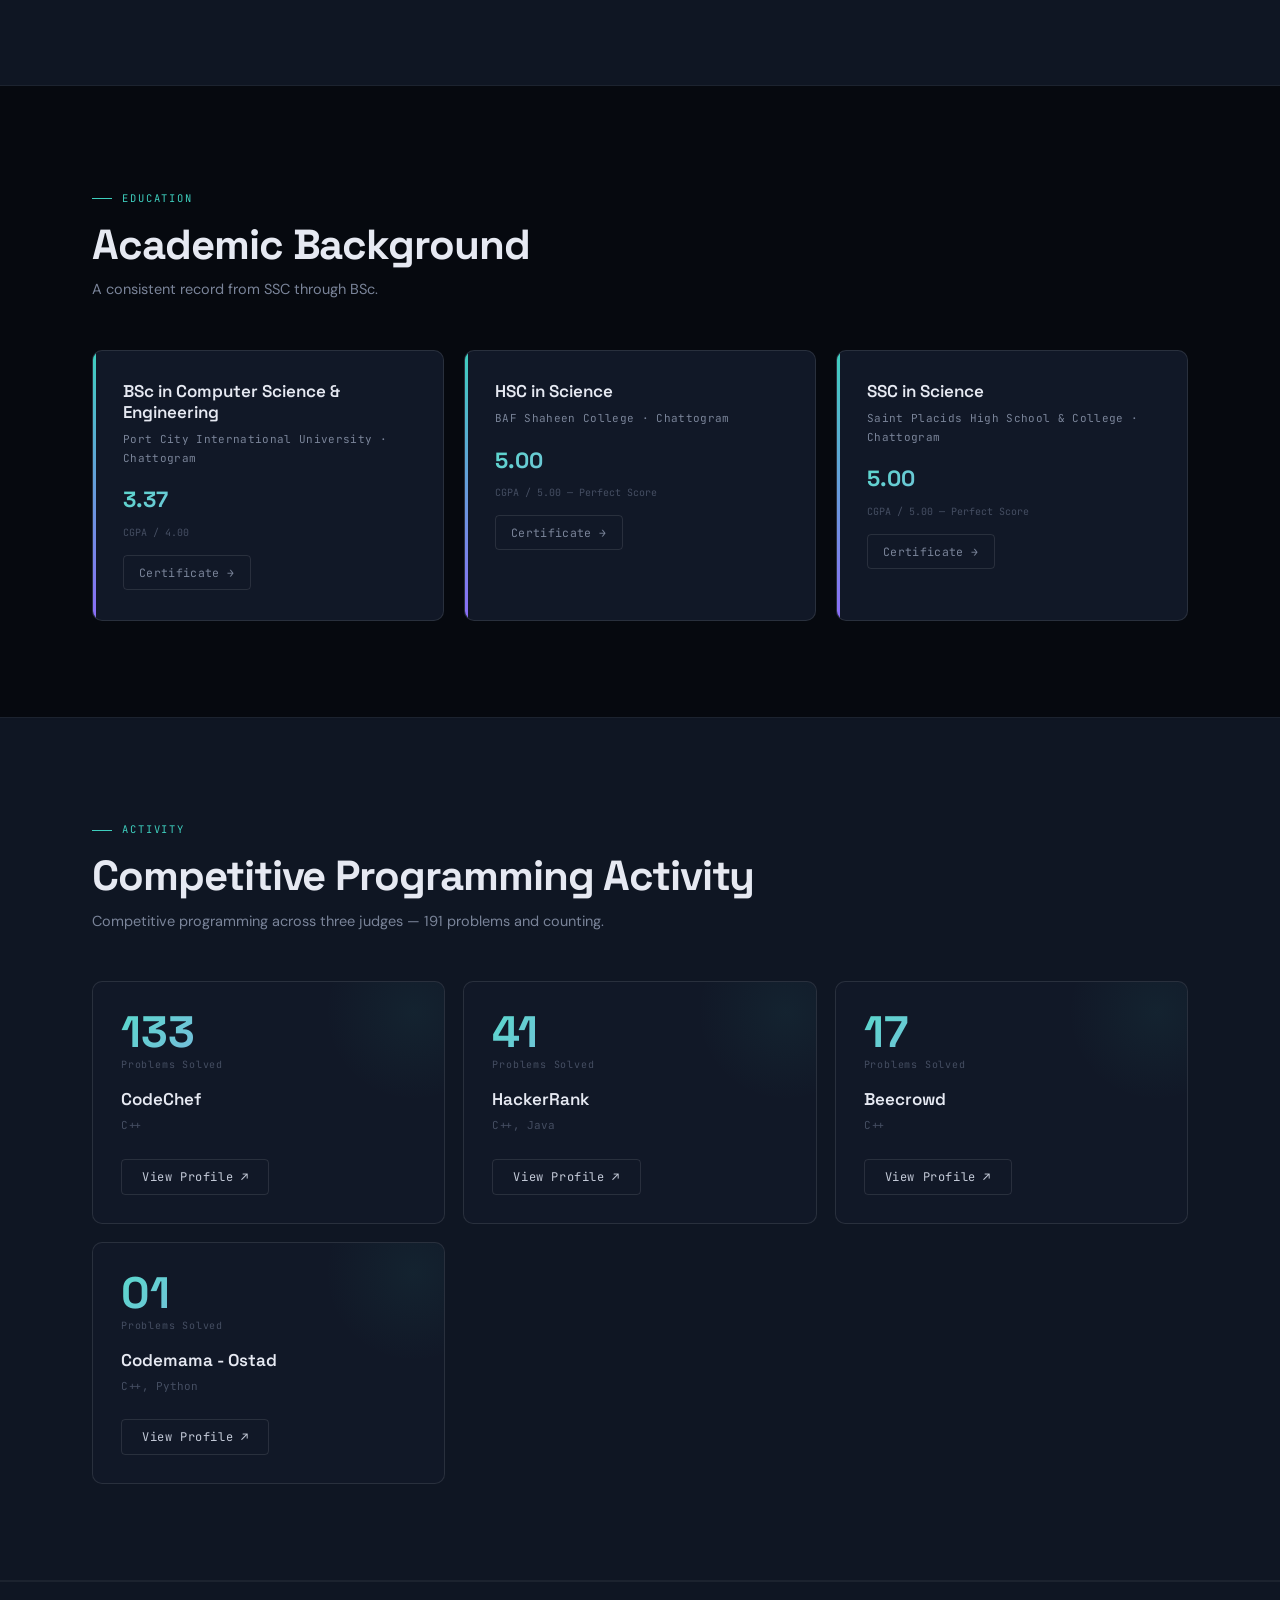
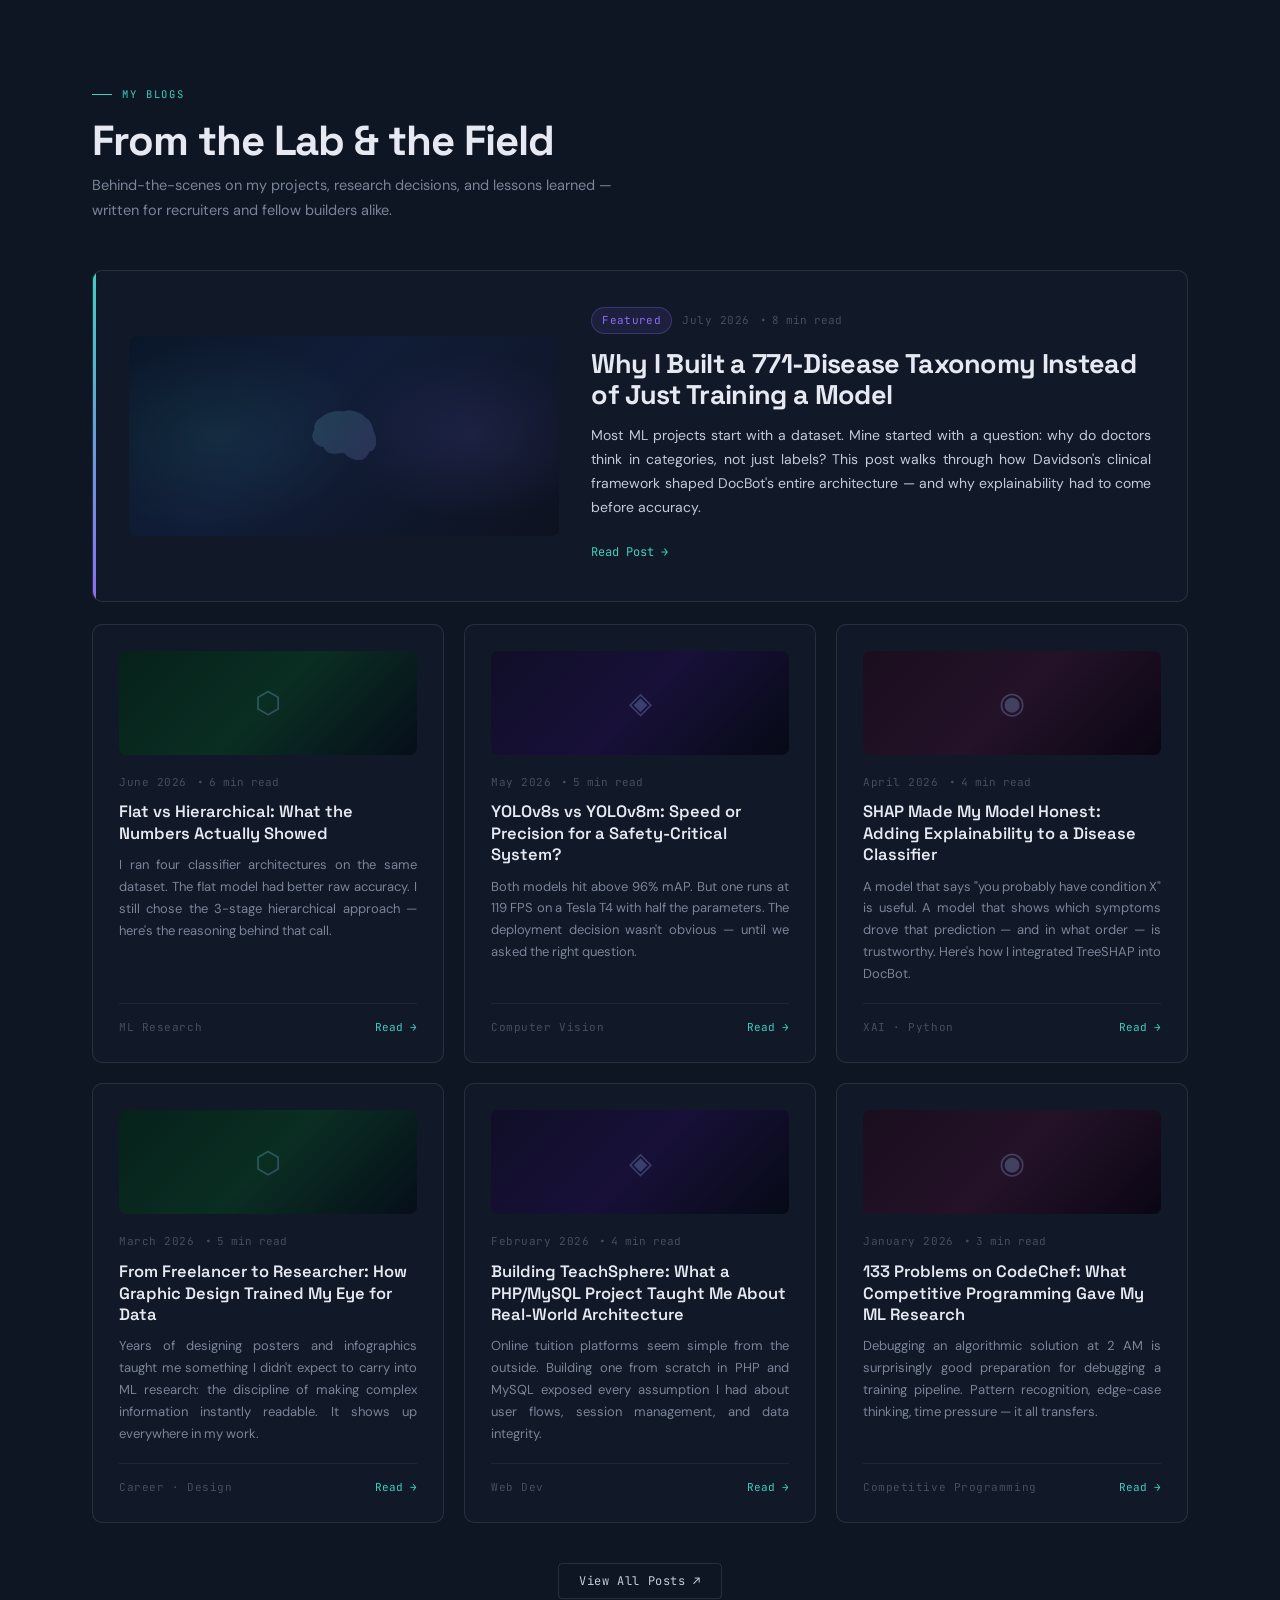
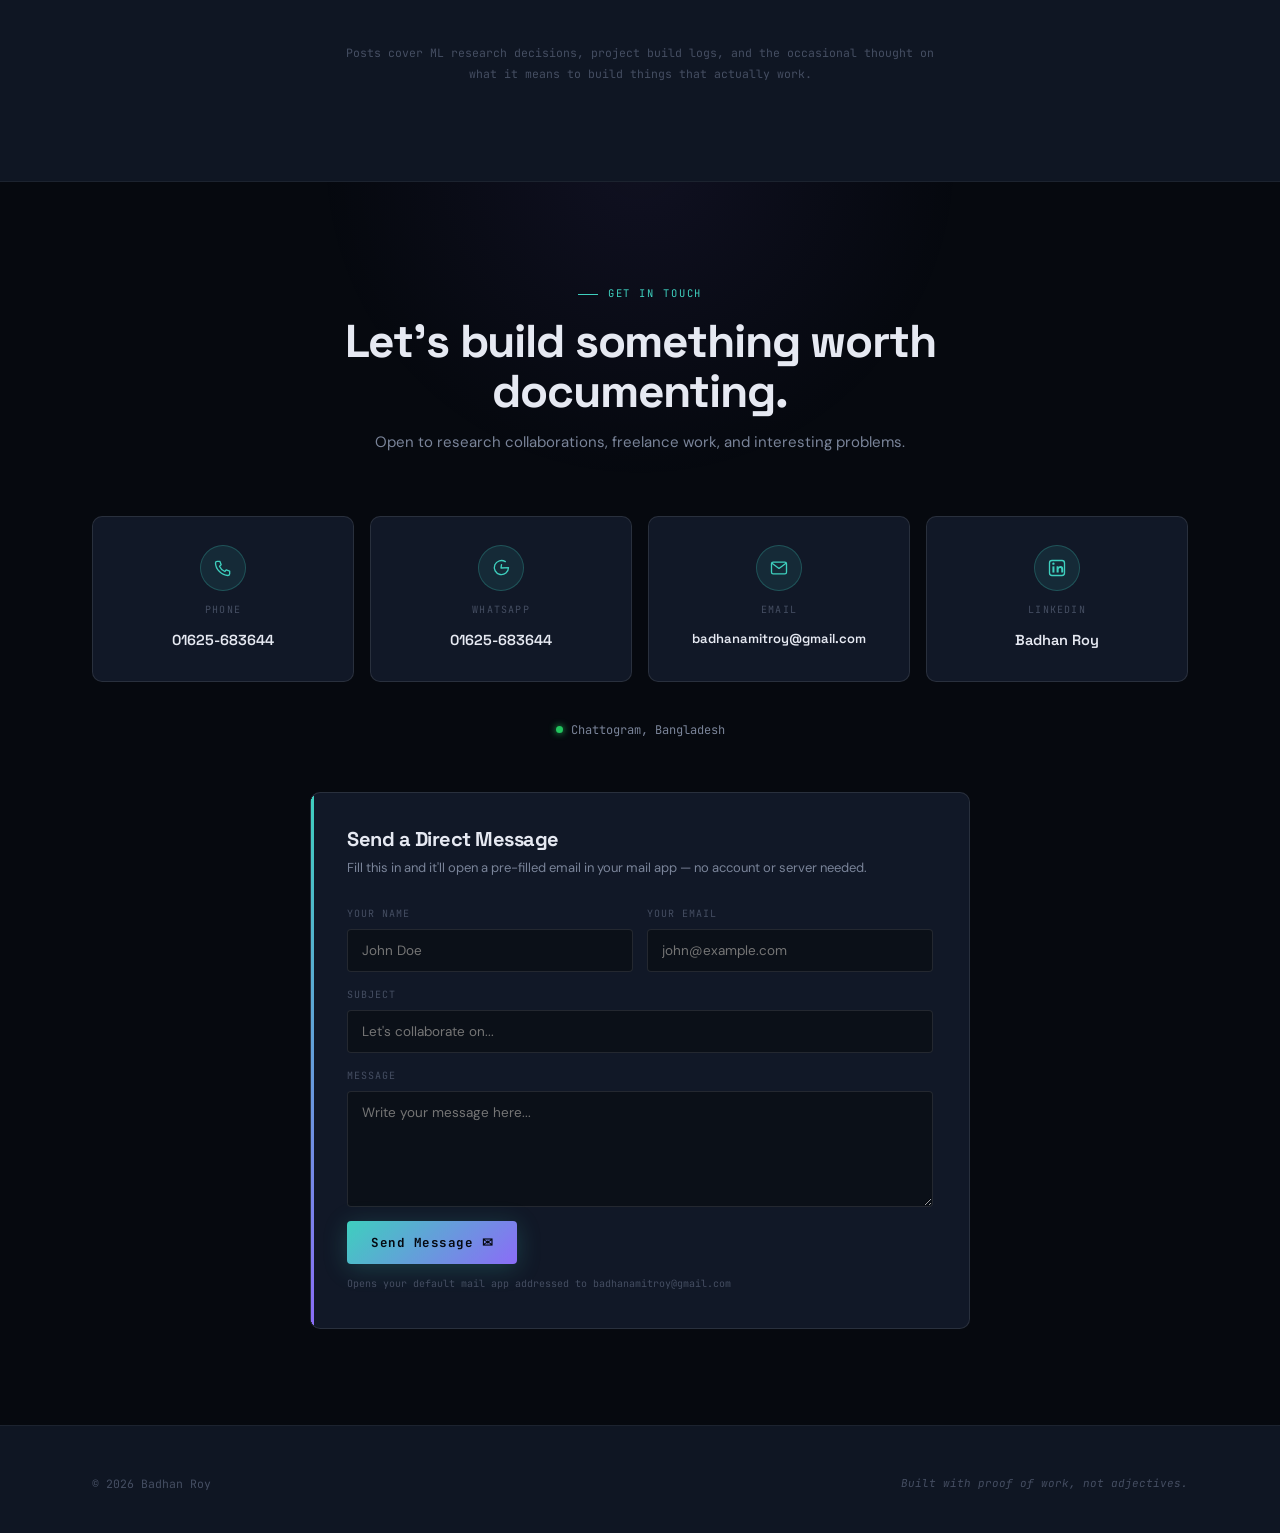
==== commit 7d9aa16f: "Add files via upload" ====
--- a/index.html
+++ b/index.html
@@ -3,6 +3,7 @@
 <head>
 <meta charset="UTF-8">
 <meta name="viewport" content="width=device-width, initial-scale=1.0">
+<meta name="description" content="Badhan Roy — CSE undergraduate at Port City International University. ML research (explainable disease prediction, hierarchical classification), computer vision, and web development.">
 <title>Badhan Roy — Portfolio</title>
 <link rel="preconnect" href="https://fonts.googleapis.com">
 <link rel="preconnect" href="https://fonts.gstatic.com" crossorigin>
@@ -224,7 +225,7 @@
 @media (max-width: 640px) {
   .hero-grid { gap: 36px; }
   .profile-ring { width: 220px; height: 220px; }
-  .hero-right { margin-bottom: 20px; } /* status-float badge-er jonno breathing room */
+  .hero-right { margin-bottom: 20px; } /* breathing room for the status-float badge */
 }
 
 .hero-left h1 {
@@ -235,12 +236,12 @@
   margin-bottom: 13px; font-family: var(--disp);
 }
 .hero-desc {
-  color: var(--muted); 
-  max-width: 50ch; 
-  margin-bottom: 32px; 
-  font-size: 14px; 
+  color: var(--muted);
+  max-width: 50ch;
+  margin-bottom: 32px;
+  font-size: 14px;
   line-height: 1.75;
-  text-align: justify; 
+  text-align: justify;
 }
 .cta-row { display: flex; flex-wrap: wrap; gap: 10px; margin-bottom: 34px; }
 
@@ -272,10 +273,6 @@
   background: var(--card-2); display: flex; align-items: center; justify-content: center;
 }
 .profile-ring .inner img { width: 100%; height: 100%; object-fit: cover; }
-.profile-monogram {
-  font-family: var(--disp); font-size: 76px; font-weight: 700;
-  background: var(--grad-text); -webkit-background-clip: text; -webkit-text-fill-color: transparent; background-clip: text;
-}
 
 .status-float {
   position: absolute; bottom: -16px; left: 50%; transform: translateX(-50%);
@@ -318,7 +315,7 @@
   border-bottom: 1px solid var(--line);
 }
 
-/* Flagship */
+/* Flagship (legacy styles — DocBot now uses the wide project card) */
 .flagship {
   background: var(--card); border: 1px solid var(--line-m); border-radius: var(--r2);
   padding: 40px; position: relative; overflow: hidden; margin-bottom: 28px;
@@ -356,23 +353,23 @@
 .badge-violet{ background: var(--violet-d);color: var(--violet);border: 1px solid rgba(139,108,247,.28); }
 
 .proj-title { font-size: clamp(22px, 3vw, 30px); margin-bottom: 6px; }
-.proj-sub   { 
-  color: var(--muted); 
-  font-size: 13.5px; 
-  font-style: italic; 
+.proj-sub   {
+  color: var(--muted);
+  font-size: 13.5px;
+  font-style: italic;
   margin-bottom: 16px;
-  max-width: 100%; 
+  max-width: 100%;
   line-height: 1.72;
-  text-align: justify; 
-}
-
-.proj-desc  { 
-  color: var(--text-2); 
-  font-size: 14px; 
-  margin-bottom: 16px; 
-  max-width: 100%; 
+  text-align: justify;
+}
+
+.proj-desc  {
+  color: var(--text-2);
+  font-size: 14px;
+  margin-bottom: 16px;
+  max-width: 100%;
   line-height: 1.72;
-  text-align: justify; 
+  text-align: justify;
 }
 
 .feat-grid {
@@ -394,19 +391,19 @@
 .stack-row { display: flex; flex-wrap: wrap; gap: 7px; margin-bottom: 24px; }
 
 .proj-foot {
-  display: flex; 
-  flex-direction: column; 
+  display: flex;
+  flex-direction: column;
   gap: 14px;
-  padding-top: 18px; 
+  padding-top: 18px;
   border-top: 1px solid var(--line);
 }
 
-.credit { 
-  font-family: var(--mono); 
-  font-size: 11px; 
-  color: var(--muted-2); 
-  line-height: 1.9; 
-  display: block; 
+.credit {
+  font-family: var(--mono);
+  font-size: 11px;
+  color: var(--muted-2);
+  line-height: 1.9;
+  display: block;
 }
 
 .supervisor-credit { display: flex; justify-content: center; margin: 22px 0 28px; text-align: center; }
@@ -517,23 +514,23 @@
 .cv-web  { background: linear-gradient(135deg,#100e28 0%,#181038 50%,#060a16 100%); }
 .cv-data { background: linear-gradient(135deg,#1a0e1e 0%,#241228 50%,#0a0614 100%); }
 .cv-icon {
-  font-size: 36px; 
+  font-size: 36px;
   opacity: .3;
-  background: var(--grad-text); 
-  -webkit-background-clip: text; 
-  -webkit-text-fill-color: transparent; 
+  background: var(--grad-text);
+  -webkit-background-clip: text;
+  -webkit-text-fill-color: transparent;
   background-clip: text;
 }
 .cv-chip {
-  font-family: var(--mono); 
-  font-size: 9.5px; 
-  letter-spacing: .07em; 
+  font-family: var(--mono);
+  font-size: 9.5px;
+  letter-spacing: .07em;
   text-transform: uppercase;
   width: fit-content;
-  padding: 3px 9px; 
+  padding: 3px 9px;
   border-radius: 3px;
-  background: rgba(62,207,190,0.12); 
-  color: var(--teal); 
+  background: rgba(62,207,190,0.12);
+  color: var(--teal);
   border: 1px solid rgba(62,207,190,0.28);
   display: inline-block;
   margin-top: 6px;
@@ -631,10 +628,10 @@
 .t-role { font-family: var(--disp); font-size: 17px; font-weight: 600; margin-bottom: 5px; }
 .t-org  { font-family: var(--mono); font-size: 11.5px; color: var(--teal); margin-bottom: 3px; }
 .t-period { font-family: var(--mono); font-size: 11px; color: var(--muted-2); margin-bottom: 10px; }
-.t-desc { 
-  color: var(--muted); 
-  font-size: 14px; max-width: 62ch; 
-  line-height: 1.72; 
+.t-desc {
+  color: var(--muted);
+  font-size: 14px; max-width: 62ch;
+  line-height: 1.72;
   text-align: justify;
 }
 
@@ -838,8 +835,9 @@
 .cm-icon {
   width: 46px; height: 46px; border-radius: 50%;
   display: flex; align-items: center; justify-content: center;
-  background: var(--teal-d); border: 1px solid rgba(62,207,190,.25); font-size: 18px;
-}
+  background: var(--teal-d); border: 1px solid rgba(62,207,190,.25);
+}
+.cm-icon svg { width: 20px; height: 20px; }
 .cm-label { font-family: var(--mono); font-size: 10px; letter-spacing: .12em; text-transform: uppercase; color: var(--muted-2); }
 .cm-value { font-family: var(--disp); font-size: 14.5px; font-weight: 600; color: var(--text); word-break: break-word; }
 .contact-method a.cm-value { transition: color .15s; }
@@ -915,6 +913,90 @@
   transition: transform .2s, box-shadow .2s, opacity .3s;
 }
 #scroll-top:hover { transform: translateY(-3px); box-shadow: 0 8px 30px rgba(62,207,190,0.48); }
+
+/* ═══════════════════════════════════════════════════
+   PROJECT CARDS — UPDATED (overrides the .proj-card rules above)
+═══════════════════════════════════════════════════ */
+.proj-group-label {
+  font-family: var(--mono); font-size: 11px; letter-spacing: .1em; text-transform: uppercase;
+  color: var(--muted-2); margin: 44px 0 16px;
+  display: flex; align-items: center; gap: 14px;
+}
+.proj-group-label::after { content: ""; flex: 1; height: 1px; background: var(--line-m); }
+
+.proj-card { padding: 0; overflow: hidden; }
+.proj-card:hover { transform: none; box-shadow: none; border-color: rgba(62,207,190,.32); }
+
+.proj-card .card-visual {
+  height: 176px; margin: 0; border-radius: 0;
+  border-bottom: 1px solid var(--line);
+}
+.proj-card-body {
+  padding: 24px 26px 26px; display: flex; flex-direction: column; flex: 1;
+}
+
+.proj-card-head {
+  display: flex; align-items: center; justify-content: space-between;
+  gap: 10px; margin-bottom: 14px;
+}
+.proj-card-head .cv-chip { margin: 0; }
+
+.proj-card .proj-title { font-size: 19px; margin-bottom: 8px; }
+.proj-card .proj-sub {
+  font-style: normal; font-size: 13.5px; color: var(--text-2);
+  text-align: left; margin-bottom: 10px;
+}
+.proj-card .proj-desc {
+  font-size: 13px; color: var(--muted);
+  text-align: left; margin-bottom: 18px; flex: 0 0 auto;
+}
+.proj-card .proj-highlights li { text-align: left; }
+
+.proj-card .stack-row { margin: auto 0 0; padding-top: 4px; }
+.proj-card .proj-foot { margin-top: 18px; padding-top: 14px; }
+
+.proj-card--wide {
+  display: grid; grid-template-columns: minmax(260px, 0.8fr) 1.4fr;
+  margin-bottom: 0;
+}
+.proj-card--wide .card-visual {
+  height: 100%; min-height: 280px;
+  border-bottom: none; border-right: 1px solid var(--line);
+}
+.proj-card--wide .proj-title { font-size: 22px; }
+.proj-card--wide .proj-highlights { max-height: 112px; }
+.proj-card--wide .proj-highlights.expanded { max-height: 600px; }
+@media (max-width: 800px) {
+  .proj-card--wide { grid-template-columns: 1fr; }
+  .proj-card--wide .card-visual {
+    height: 176px; min-height: 0;
+    border-right: none; border-bottom: 1px solid var(--line);
+  }
+}
+
+/* Spacing between the stacked wide cards (DocBot → YOLOv8) */
+.proj-card--wide + .proj-card--wide { margin-top: 22px; }
+
+.proj-grid { margin-top: 0; }
+
+/* Metric panel (YOLOv8 + DocBot) */
+.yolo-visual { padding: 28px; }
+.metric-panel {
+  display: grid; grid-template-columns: 1fr 1fr; gap: 14px; width: 100%;
+}
+.metric {
+  background: rgba(6,9,15,.55); border: 1px solid var(--line-m); border-radius: 8px;
+  padding: 16px 14px; display: flex; flex-direction: column; gap: 4px; text-align: center;
+}
+.metric-num {
+  font-family: var(--disp); font-size: 24px; font-weight: 700; line-height: 1.1;
+  background: var(--grad-text); -webkit-background-clip: text;
+  -webkit-text-fill-color: transparent; background-clip: text;
+}
+.metric-lbl { font-family: var(--mono); font-size: 9.5px; letter-spacing: .06em; color: var(--muted); }
+@media (max-width: 800px) {
+  .yolo-visual { height: auto !important; padding: 20px; }
+}
 </style>
 </head>
 <body>
@@ -923,13 +1005,7 @@
   ① NAV
 ━━━━━━━━━━━━━━━━━━━━━━━━━━━━━━━━━━ -->
 <header>
-  <!-- <div class="navbar"> -->
   <div class="navbar wrap">
-    <!-- <div class="brand">
-      <span class="brand-dot"></span>
-      BADHAN ROY
-      <span style="color:var(--muted-2)"></span>
-    </div> -->
     <a href="#" class="brand" aria-label="Badhan Roy — home">
       <span class="brand-logo">BR</span>
     </a>
@@ -944,14 +1020,12 @@
         <li><a href="#contact">Contact</a></li>
       </ul>
     </nav>
-    <!-- <button class="nav-toggle" id="navToggle" aria-label="Toggle menu" aria-expanded="false">≡</button> -->
     <button class="nav-toggle" id="navToggle" aria-label="Toggle menu" aria-expanded="false">
       <span class="hbar"></span>
       <span class="hbar"></span>
       <span class="hbar"></span>
     </button>
   </div>
-  <!-- <div id="mob-nav"> -->
   <div id="mob-nav" class="wrap">
     <a href="#projects">Projects</a>
     <a href="#skills">Skills</a>
@@ -989,12 +1063,10 @@
       <div class="profile-wrap">
         <div class="profile-ring">
           <div class="inner">
-            <!-- <div class="profile-monogram">BR</div> -->
-             <img src="BadhanDP.jpg" alt="Badhan Roy" class="profile-img">
+            <img src="BadhanDP.jpg" alt="Badhan Roy" class="profile-img" loading="lazy">
           </div>
         </div>
         <div class="status-float">
-          <!-- <div class="sf-label">Status</div> -->
           <div class="sf-val"><span class="s-dot"></span> Open to Opportunities</div>
         </div>
       </div>
@@ -1014,138 +1086,184 @@
       <p class="section-sub">What I've actually built and what it produced — not just the tools I used to build it.</p>
     </div>
 
-    <!-- ── DocBot (Flagship) ── -->
-    <div class="flagship reveal">
-      <h3 class="proj-title">DocBot 2026</h3>
-      <span class="cv-chip">BSc Undergrad Thesis · ML Research · Hierarchical Classification</span>
-
-      <div class="proj-meta" style="margin-top:12px">
-        <p class="proj-meta-line">
-          <span class="pm-label">Supervised by</span>
-          <a href="https://scholar.google.com/citations?hl=en&user=ZANh0icAAAAJ" target="_blank" rel="noopener">Mrs. Manoara Begum</a>,
-          <a href="https://scholar.google.com/citations?hl=en&user=lt_oWOoAAAAJ" target="_blank" rel="noopener">Mrs. Taofica Amrine</a>
-          — Assistant Professors, Dept of CSE, PCIU
-        </p>
-      </div>
-
-      <p class="proj-sub">An Explainable Framework for Preliminary Disease Prediction Using NLP Symptom Extraction and Hierarchical Machine Learning</p>
-
-      <p class="proj-desc">Built a 771-disease taxonomy spanning 14 categories and 8 super-categories using Davidson's clinical grouping framework, then benchmarked four classification architectures against it — flat, 2-stage hierarchical, 3-stage hierarchical, and an adaptive hierarchical transfer approach. The 3-stage cascade is framed as the clinically interpretable option: explainability-first over raw accuracy.</p>
-      <p class="proj-desc">Separately building a clinical validation layer: cross-referencing 5,372 disease–symptom pairs against two medical reference texts to ground the taxonomy in real clinical presentation categories and red-flag severity.</p>
-
-      <ul class="proj-highlights">
-        <li>Four classification architectures benchmarked head-to-head — flat, 2-stage, 3-stage hierarchical, and adaptive transfer.</li>
-        <li>771-disease / 377-symptom hierarchical taxonomy built on Davidson's clinical grouping framework.</li>
-        <li>Explainability-first framing using SHAP / TreeSHAP — interpretability over raw accuracy.</li>
-        <li>Two-textbook clinical cross-validation: 5,372 disease–symptom pairs verified against medical references.</li>
-      </ul>
-      <button class="see-more-btn" type="button">See More ↓</button>
-
-      <div class="stack-row">
-        <span class="tag">Python</span>
-        <span class="tag">scikit-learn</span>
-        <span class="tag">Hierarchical Classification</span>
-        <span class="tag">NLP</span>
-        <span class="tag">SHAP / XAI</span>
-        <span class="tag">LaTeX</span>
-      </div>
-
-      <div class="proj-foot">
-        <div class="link-row">
-          <a href="#" target="_blank" rel="noopener">View Abstract ↗</a>
-        </div>
-      </div>
-    </div>
-
-    <!-- ── Row 1: YOLOv8 + TeachSphere ── -->
-    <div class="proj-grid">
-
-      <div class="proj-card reveal">
-        <div class="card-visual cv-photo-wrap">
-          <img src="yolov8helmet.png" alt="YOLOv8 Safety Helmet Detection" class="cv-photo">
-        </div>
+    <!-- ── DocBot 2026 (Flagship · wide card, same layout as YOLOv8) ── -->
+    <article class="proj-card proj-card--wide reveal">
+      <div class="card-visual cv-web yolo-visual">
+        <div class="metric-panel">
+          <div class="metric"><span class="metric-num">771</span><span class="metric-lbl">Diseases · taxonomy</span></div>
+          <div class="metric"><span class="metric-num">377</span><span class="metric-lbl">Symptoms · features</span></div>
+          <div class="metric"><span class="metric-num">14 / 8</span><span class="metric-lbl">Categories / Super-cats</span></div>
+          <div class="metric"><span class="metric-num">5,372</span><span class="metric-lbl">Disease–symptom pairs verified</span></div>
+        </div>
+      </div>
+
+      <div class="proj-card-body">
+        <div class="proj-card-head">
+          <span class="cv-chip">BSc Thesis · ML Research</span>
+          <span class="badge badge-violet">Flagship</span>
+        </div>
+
+        <h3 class="proj-title">DocBot 2026</h3>
+        <p class="proj-sub">An Explainable Framework for Preliminary Disease Prediction Using NLP Symptom Extraction and Hierarchical Machine Learning</p>
+
+        <div class="proj-meta">
+          <p class="proj-meta-line">
+            <span class="pm-label">Supervisors</span>
+            <a href="https://scholar.google.com/citations?hl=en&user=ZANh0icAAAAJ" target="_blank" rel="noopener">Mrs. Manoara Begum</a>,
+            <a href="https://scholar.google.com/citations?hl=en&user=lt_oWOoAAAAJ" target="_blank" rel="noopener">Mrs. Taofica Amrine</a>
+            — Assistant Professors, Dept. of CSE, PCIU
+          </p>
+        </div>
+
+        <p class="proj-desc">Built a 771-disease taxonomy spanning 14 categories and 8 super-categories using Davidson's clinical grouping framework, then benchmarked four classification architectures against it — flat, 2-stage hierarchical, 3-stage hierarchical, and an adaptive hierarchical transfer approach. The 3-stage cascade is framed as the clinically interpretable option: explainability-first over raw accuracy.</p>
+        <p class="proj-desc">Separately building a clinical validation layer: cross-referencing 5,372 disease–symptom pairs against two medical reference texts to ground the taxonomy in real clinical presentation categories and red-flag severity.</p>
+
+        <ul class="proj-highlights">
+          <li><strong>Architectures:</strong> four classification approaches benchmarked head-to-head — flat, 2-stage, 3-stage hierarchical, and adaptive transfer.</li>
+          <li><strong>Taxonomy:</strong> 771-disease / 377-symptom hierarchical taxonomy built on Davidson's clinical grouping framework.</li>
+          <li><strong>Explainability:</strong> SHAP / TreeSHAP used throughout — interpretability over raw accuracy.</li>
+          <li><strong>Clinical validation:</strong> 5,372 disease–symptom pairs verified against two medical reference textbooks.</li>
+        </ul>
+        <button class="see-more-btn" type="button">See More ↓</button>
+
+        <div class="stack-row">
+          <span class="tag">Python</span>
+          <span class="tag">scikit-learn</span>
+          <span class="tag">Hierarchical Classification</span>
+          <span class="tag">NLP</span>
+          <span class="tag">SHAP / XAI</span>
+          <span class="tag">LaTeX</span>
+        </div>
+
+        <div class="proj-foot">
+          <div class="link-row"><a href="#" target="_blank" rel="noopener">View Abstract ↗</a></div>
+        </div>
+      </div>
+    </article>
+
+    <!-- ── Completed: YOLOv8 (wide card) ── -->
+    <article class="proj-card proj-card--wide reveal">
+      <div class="card-visual cv-ml yolo-visual">
+        <div class="metric-panel">
+          <div class="metric"><span class="metric-num">97.1%</span><span class="metric-lbl">mAP@50 · YOLOv8m</span></div>
+          <div class="metric"><span class="metric-num">96.4%</span><span class="metric-lbl">mAP@50 · YOLOv8s</span></div>
+          <div class="metric"><span class="metric-num">119</span><span class="metric-lbl">FPS · Tesla T4</span></div>
+          <div class="metric"><span class="metric-num">11.2M</span><span class="metric-lbl">Params · deployed model</span></div>
+        </div>
+      </div>
+
+      <div class="proj-card-body">
+        <div class="proj-card-head">
+          <span class="cv-chip">Computer Vision</span>
+          <span class="badge badge-teal">Completed</span>
+        </div>
+
         <h3 class="proj-title">YOLOv8-Based Safety Helmet Detection</h3>
-        <span class="cv-chip">Computer Vision</span>
-        <p class="proj-sub">A real-time YOLOv8 computer vision system for construction-site PPE compliance, designed to detect safety violations quickly while balancing detection accuracy with deployment speed.</p>
+        <p class="proj-sub">Real-time PPE compliance monitoring for construction sites, with a deliberate trade-off analysis between detection accuracy and deployment speed.</p>
+
         <div class="proj-meta">
-          <p class="proj-meta-line"><span class="pm-label">Supervised by</span> Mrs. Manoara Begum</p>
-          <p class="proj-meta-line"><span class="pm-label">Association with</span>
+          <p class="proj-meta-line"><span class="pm-label">Supervisor</span> Mrs. Manoara Begum, Assistant Professor, Dept. of CSE, PCIU</p>
+          <p class="proj-meta-line"><span class="pm-label">Team</span>
             <a href="https://www.linkedin.com/in/mdshahriarhossain7/" target="_blank" rel="noopener">Md. Shahriar Hossen</a>,
             <a href="https://www.linkedin.com/in/payel-chowdhury-508a33377/" target="_blank" rel="noopener">Payel Chowdhury</a>,
             <a href="https://www.linkedin.com/in/jannatun-nur-niha-9b24722a2/" target="_blank" rel="noopener">Jannatun Nur</a>
           </p>
         </div>
+
         <ul class="proj-highlights">
-          <li>Data pipeline — ~5,000 construction-site images from the Kaggle "Hard Hat Detection" dataset, with Pascal VOC annotations converted to YOLO format and augmentation using Mosaic, Mixup, Copy-Paste, and HSV transformations.</li>
-          <li>Model comparison — benchmarked YOLOv8s for speed against YOLOv8m for precision, training both for 50 epochs with AdamW, cosine-annealing LR scheduling, mixed precision, and early stopping.</li>
-          <li>Helmet-class performance — YOLOv8s reached 96.4% mAP@50 / 94.5% precision; YOLOv8m reached 97.1% mAP@50 / 94.7% precision.</li>
-          <li>Deployment choice — YOLOv8s was selected for production because it maintains &gt;94% precision at 119 FPS on a Tesla T4 while using a smaller footprint (11.2M vs 25.9M params), making it practical for edge devices and live surveillance.</li>
+          <li><strong>Dataset:</strong> ~5,000 annotated construction-site images (Kaggle Hard Hat Detection), converted from Pascal VOC to YOLO format and expanded with Mosaic, Mixup, Copy-Paste and HSV augmentation.</li>
+          <li><strong>Training:</strong> YOLOv8s and YOLOv8m trained for 50 epochs using AdamW, cosine-annealing learning rate, mixed precision and early stopping.</li>
+          <li><strong>Evaluation:</strong> YOLOv8m achieved 97.1% mAP@50 (94.7% precision); YOLOv8s achieved 96.4% mAP@50 (94.5% precision).</li>
+          <li><strong>Deployment decision:</strong> YOLOv8s selected for production, delivering over 94% precision at 119 FPS on a Tesla T4 with 11.2M parameters versus 25.9M for YOLOv8m.</li>
         </ul>
         <button class="see-more-btn" type="button">See More ↓</button>
+
         <div class="stack-row">
-          <span class="tag">Python</span><span class="tag">YOLOv8</span><span class="tag">OpenCV</span>
-        </div>
-        <div class="proj-foot" style="margin-top:auto">
-          <div class="link-row"><a href="#" rel="noopener">Details ↗</a></div>
-        </div>
-      </div>
-
-      <div class="proj-card reveal" style="animation-delay:.1s">
+          <span class="tag">Python</span><span class="tag">YOLOv8</span><span class="tag">OpenCV</span><span class="tag">PyTorch</span>
+        </div>
+
+        <div class="proj-foot">
+          <div class="link-row"><a href="blog/yolo-model-choice.html" rel="noopener">Read the write-up ↗</a></div>
+        </div>
+      </div>
+    </article>
+
+    <div class="proj-group-label">In progress &amp; planned</div>
+
+    <div class="proj-grid">
+
+      <!-- SPS -->
+      <article class="proj-card reveal">
+        <!-- TODO: swap this icon for an SPS screenshot, e.g.
+             <div class="card-visual cv-photo-wrap"><img src="sps.png" alt="SPS" class="cv-photo" loading="lazy"></div> -->
+        <div class="card-visual cv-web"><div class="cv-icon">◈</div></div>
+        <div class="proj-card-body">
+          <div class="proj-card-head">
+            <span class="cv-chip">Web Dev</span>
+            <span class="badge badge-amber">Ongoing</span>
+          </div>
+          <h3 class="proj-title">SPS — Sanatani Philosophy and Scripture</h3>
+          <p class="proj-sub">A web platform dedicated to Sanatani philosophy and scriptural texts.</p>
+          <!-- TODO: add 1–2 lines on what the site actually does -->
+          <p class="proj-desc">Built as a PHP and MySQL application.</p>
+          <div class="stack-row">
+            <span class="tag">PHP</span><span class="tag">MySQL</span><span class="tag">JavaScript</span>
+          </div>
+        </div>
+      </article>
+
+      <!-- TeachSphere -->
+      <article class="proj-card reveal">
         <div class="card-visual cv-photo-wrap">
-          <img src="TeachSphere.png" alt="TeachSphere" class="cv-photo">
-        </div>
-        <h3 class="proj-title">TeachSphere — An Online Tuition Media</h3>
-        <span class="cv-chip">Web Dev</span>
-        <p class="proj-sub">Project subtitle</p>
-        <p class="proj-desc">Project description.</p>
-        <div class="stack-row">
-          <span class="tag">PHP</span><span class="tag">MySQL</span><span class="tag">JavaScript</span>
-        </div>
-        <div class="proj-foot" style="margin-top:auto">
-          <div class="badge-row" style="margin-bottom:0"><span class="badge badge-teal">In Progress</span></div>
-        </div>
-      </div>
-
-    </div><!-- /proj-grid row 1 -->
-
-    <!-- ── Row 2: Project 4 + Project 5 ── -->
-    <div class="proj-grid">
-
-      <div class="proj-card reveal">
-        <div class="card-visual cv-data">
-          <div class="cv-icon">◉</div>
-        </div>
-        <h3 class="proj-title">Project 4</h3>
-        <span class="cv-chip">Data Analysis</span>
-        <div class="badge-row" style="margin-top:8px"><span class="badge badge-amber">Planned</span></div>
-        <p class="proj-sub">Project subtitle</p>
-        <p class="proj-desc">Project description.</p>
-        <div class="stack-row">
-          <span class="tag">Python</span><span class="tag">Pandas</span><span class="tag">Statistical Testing</span>
-        </div>
-        <div class="proj-foot" style="margin-top:auto">
-          <div class="link-row"><a href="#" rel="noopener">Details ↗</a></div>
-        </div>
-      </div>
-
-      <div class="proj-card reveal" style="animation-delay:.1s">
-        <div class="card-visual cv-ml">
-          <div class="cv-icon">⬡</div>
-        </div>
-        <h3 class="proj-title">Project 5</h3>
-        <span class="cv-chip">ML Research</span>
-        <div class="badge-row" style="margin-top:8px"><span class="badge badge-amber">Planned</span></div>
-        <p class="proj-sub">Project subtitle</p>
-        <p class="proj-desc">Project description.</p>
-        <div class="stack-row">
-          <span class="tag">Python</span><span class="tag">TensorFlow</span><span class="tag">NLP</span>
-        </div>
-        <div class="proj-foot" style="margin-top:auto">
-          <div class="link-row"><a href="#" rel="noopener">Details ↗</a></div>
-        </div>
-      </div>
-
-    </div><!-- /proj-grid row 2 -->
+          <img src="TeachSphere.png" alt="TeachSphere tuition platform" class="cv-photo" loading="lazy">
+        </div>
+        <div class="proj-card-body">
+          <div class="proj-card-head">
+            <span class="cv-chip">Web Dev</span>
+            <span class="badge badge-amber">Ongoing</span>
+          </div>
+          <h3 class="proj-title">TeachSphere — Online Tuition Marketplace</h3>
+          <p class="proj-sub">Connects tutors with students looking for tuition.</p>
+          <p class="proj-desc">Role-based access control separates four user types — visitors, tutors, tuition seekers and admins — each with their own permissions and workflows.</p>
+          <div class="stack-row">
+            <span class="tag">PHP</span><span class="tag">MySQL</span><span class="tag">JavaScript</span>
+          </div>
+        </div>
+      </article>
+
+      <!-- NewsHub -->
+      <article class="proj-card reveal">
+        <div class="card-visual cv-data"><div class="cv-icon">◉</div></div>
+        <div class="proj-card-body">
+          <div class="proj-card-head">
+            <span class="cv-chip">Web Dev</span>
+            <span class="badge badge-violet">Planned</span>
+          </div>
+          <h3 class="proj-title">NewsHub — Digital News Platform</h3>
+          <p class="proj-sub">A responsive, SEO-optimized news platform with editorial workflows and role-based administration.</p>
+          <p class="proj-desc">Planned features include article publishing, source attribution, search, comments, responsive advertising and a performance-focused mobile experience.</p>
+          <div class="stack-row">
+            <span class="tag">React</span><span class="tag">Tailwind CSS</span><span class="tag">Laravel</span><span class="tag">MySQL</span>
+          </div>
+        </div>
+      </article>
+
+      <!-- Daakpion -->
+      <article class="proj-card reveal">
+        <div class="card-visual cv-ml"><div class="cv-icon">⬡</div></div>
+        <div class="proj-card-body">
+          <div class="proj-card-head">
+            <span class="cv-chip">Web Dev</span>
+            <span class="badge badge-amber">Ongoing</span>
+          </div>
+          <h3 class="proj-title">Daakpion — Social Media Messaging</h3>
+          <p class="proj-sub">A messaging system for social media.</p>
+          <!-- TODO: add a short description and the real tech stack. -->
+          <p class="proj-desc">Currently in active development.</p>
+        </div>
+      </article>
+
+    </div><!-- /proj-grid -->
 
   </div><!-- /wrap -->
 </section>
@@ -1332,7 +1450,7 @@
         <div class="t-role">Freelance Infographic Designer</div>
         <div class="t-org">ACS Future School</div>
         <div class="t-period">2023 – 2024</div>
-        <p class="t-desc">Prepared class lecture materials and visual learning aids, working across MS Word and PowerPoint for classroom use and Studen't study purpose.</p>
+        <p class="t-desc">Prepared class lecture materials and visual learning aids, working across MS Word and PowerPoint for classroom use and students' study purposes.</p>
       </div>
     </div>
   </div>
@@ -1355,7 +1473,7 @@
         <div class="edu-inst">Port City International University · Chattogram</div>
         <div class="edu-cgpa">3.37</div>
         <div class="edu-cgpa-lbl">CGPA / 4.00</div>
-        <button class="cert-btn">Certificate →</button>
+        <button class="cert-btn" type="button">Certificate →</button>
       </div>
 
       <div class="edu-card">
@@ -1363,7 +1481,7 @@
         <div class="edu-inst">BAF Shaheen College · Chattogram</div>
         <div class="edu-cgpa">5.00</div>
         <div class="edu-cgpa-lbl">CGPA / 5.00 — Perfect Score</div>
-        <button class="cert-btn">Certificate →</button>
+        <button class="cert-btn" type="button">Certificate →</button>
       </div>
 
       <div class="edu-card">
@@ -1371,7 +1489,7 @@
         <div class="edu-inst">Saint Placids High School &amp; College · Chattogram</div>
         <div class="edu-cgpa">5.00</div>
         <div class="edu-cgpa-lbl">CGPA / 5.00 — Perfect Score</div>
-        <button class="cert-btn">Certificate →</button>
+        <button class="cert-btn" type="button">Certificate →</button>
       </div>
     </div>
   </div>
@@ -1417,7 +1535,7 @@
         <div class="ps-num">01</div>
         <div class="ps-num-lbl">Problems Solved</div>
         <div class="ps-platform">Codemama - Ostad</div>
-        <div class="ps-lang">C++, python</div>
+        <div class="ps-lang">C++, Python</div>
         <a href="https://codemama.io/profile/68d961e201730a8b8c262fb3" target="_blank" rel="noopener" class="btn btn-ghost" style="margin-top:4px">View Profile ↗</a>
       </div>
     </div>
@@ -1575,22 +1693,30 @@
 
     <div class="contact-methods reveal">
       <div class="contact-method">
-        <div class="cm-icon">☎</div>
+        <div class="cm-icon">
+          <svg viewBox="0 0 24 24" fill="none" stroke="#3ecfbe" stroke-width="1.6" stroke-linecap="round" stroke-linejoin="round"><path d="M5 4h3.2l1.6 4.2-2 1.6a12 12 0 0 0 6.4 6.4l1.6-2 4.2 1.6V19a2 2 0 0 1-2 2C10.6 21 3 13.4 3 6a2 2 0 0 1 2-2Z"/></svg>
+        </div>
         <div class="cm-label">Phone</div>
         <a href="tel:+8801625683644" class="cm-value">01625-683644</a>
       </div>
       <div class="contact-method">
-        <div class="cm-icon">💬</div>
+        <div class="cm-icon">
+          <svg viewBox="0 0 24 24" fill="none" stroke="#3ecfbe" stroke-width="1.6" stroke-linecap="round" stroke-linejoin="round"><path d="M21 11.5a8.5 8.5 0 1 1-3.8-7.1M21 11.5 12 12l.6-4"/><path d="M3.5 20.5 5 16a8.5 8.5 0 0 0 3 3l-4.5 1.5Z" opacity="0"/></svg>
+        </div>
         <div class="cm-label">WhatsApp</div>
         <a href="https://wa.me/8801625683644" target="_blank" rel="noopener" class="cm-value">01625-683644</a>
       </div>
       <div class="contact-method">
-        <div class="cm-icon">✉</div>
+        <div class="cm-icon">
+          <svg viewBox="0 0 24 24" fill="none" stroke="#3ecfbe" stroke-width="1.6" stroke-linecap="round" stroke-linejoin="round"><rect x="3" y="5" width="18" height="14" rx="2"/><path d="m4 6.5 8 6 8-6"/></svg>
+        </div>
         <div class="cm-label">Email</div>
         <a href="mailto:badhanamitroy@gmail.com" class="cm-value" style="font-size:13px">badhanamitroy@gmail.com</a>
       </div>
       <div class="contact-method">
-        <div class="cm-icon">in</div>
+        <div class="cm-icon">
+          <svg viewBox="0 0 24 24" fill="#3ecfbe"><rect x="3" y="3" width="18" height="18" rx="3" fill="none" stroke="#3ecfbe" stroke-width="1.6"/><rect x="6.5" y="10" width="2.4" height="7.5" fill="#3ecfbe"/><circle cx="7.7" cy="6.8" r="1.4" fill="#3ecfbe"/><path d="M11.5 17.5v-7.5h2.3v1c.6-.8 1.5-1.3 2.6-1.3 2 0 3.1 1.3 3.1 3.6v4.2h-2.4v-3.8c0-1-.4-1.7-1.4-1.7-.8 0-1.4.5-1.6 1.1-.1.2-.1.5-.1.8v3.6h-2.5Z" fill="#3ecfbe"/></svg>
+        </div>
         <div class="cm-label">LinkedIn</div>
         <a href="https://www.linkedin.com/in/badhan-roy-444a32250/" target="_blank" rel="noopener" class="cm-value">Badhan Roy</a>
       </div>
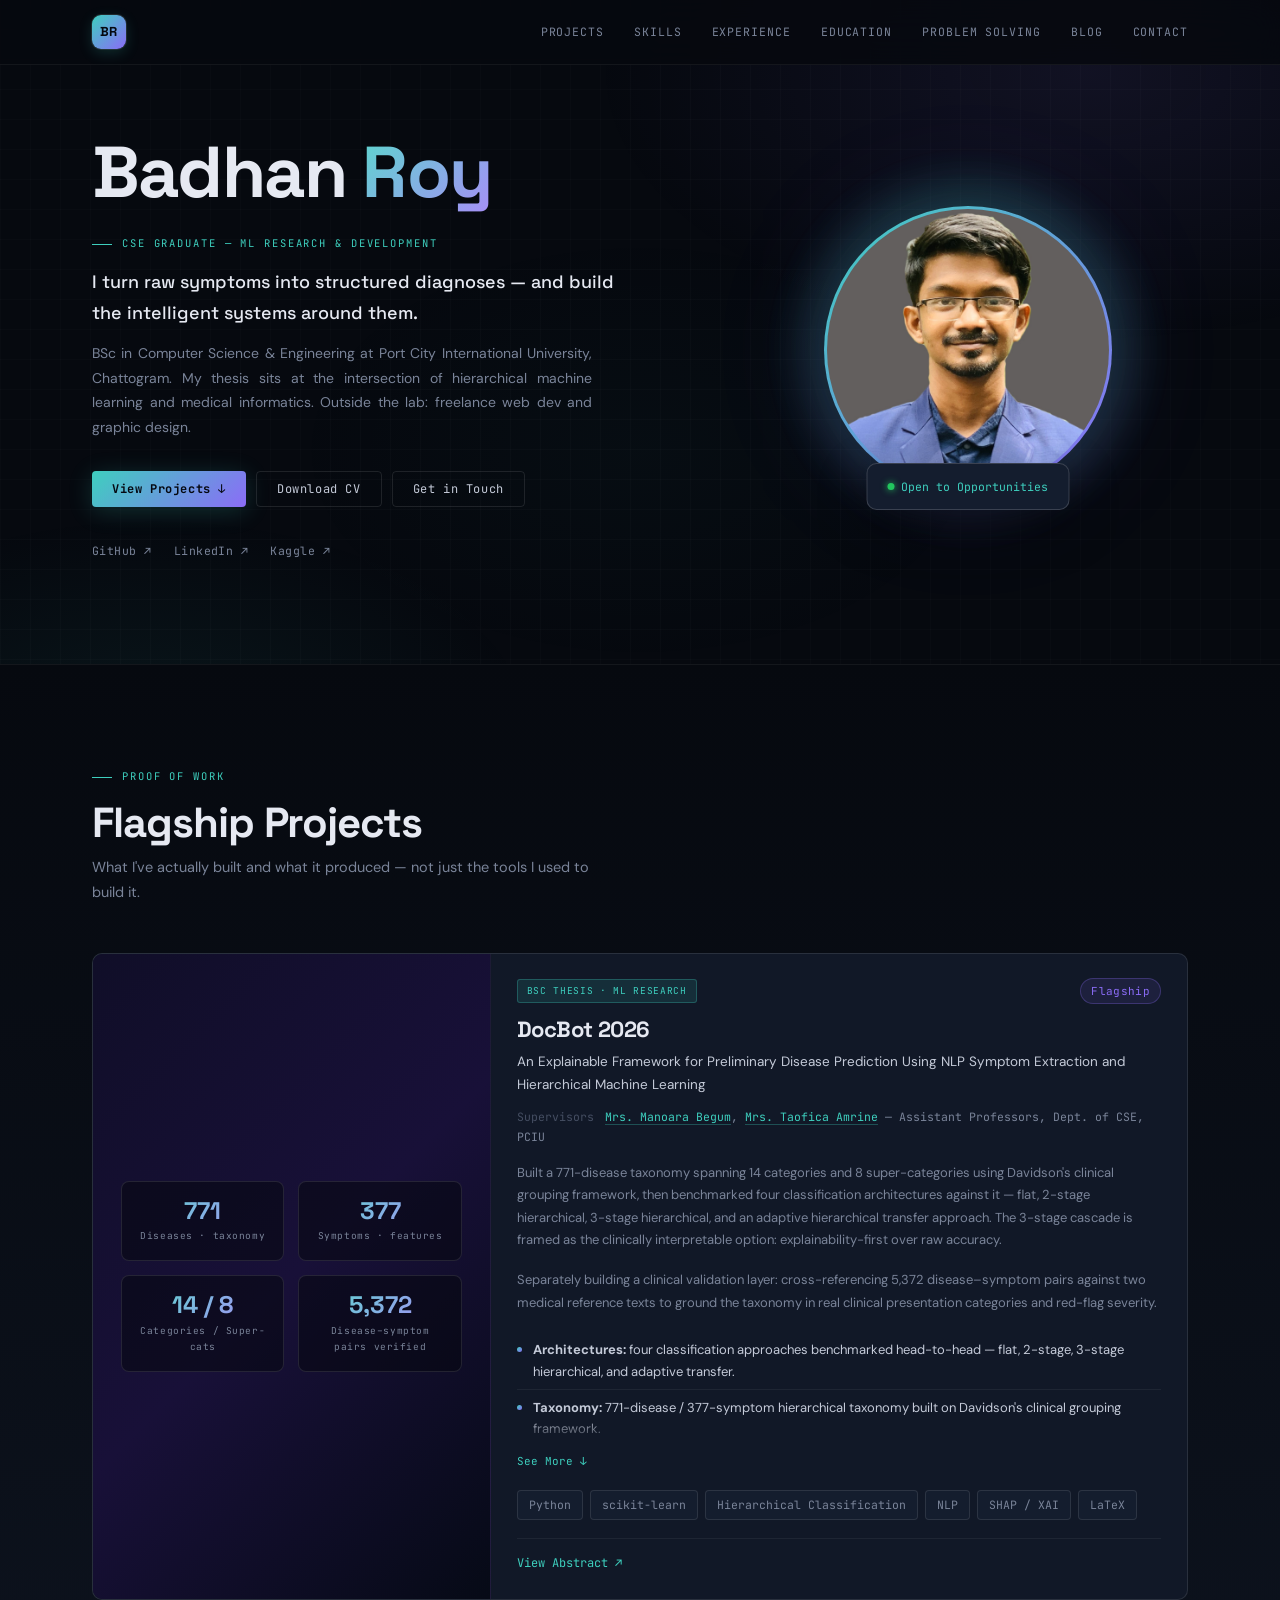
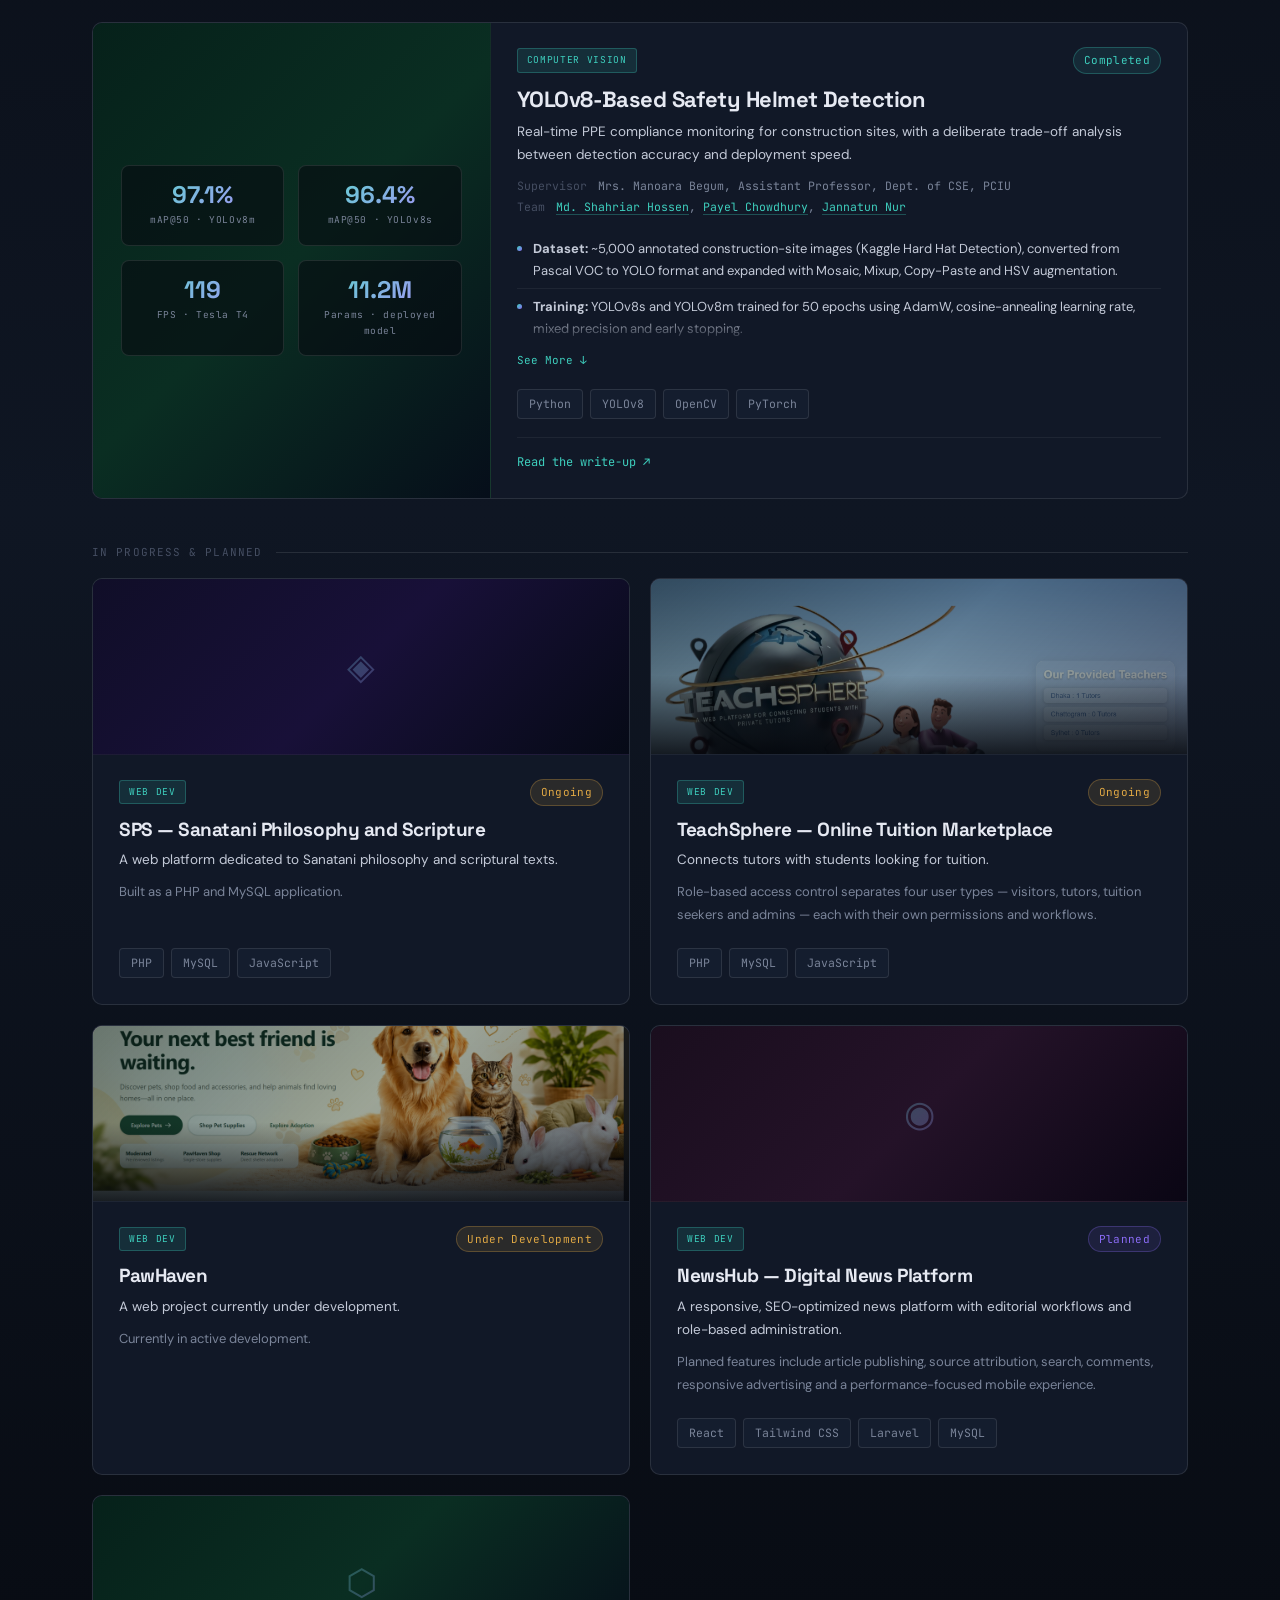
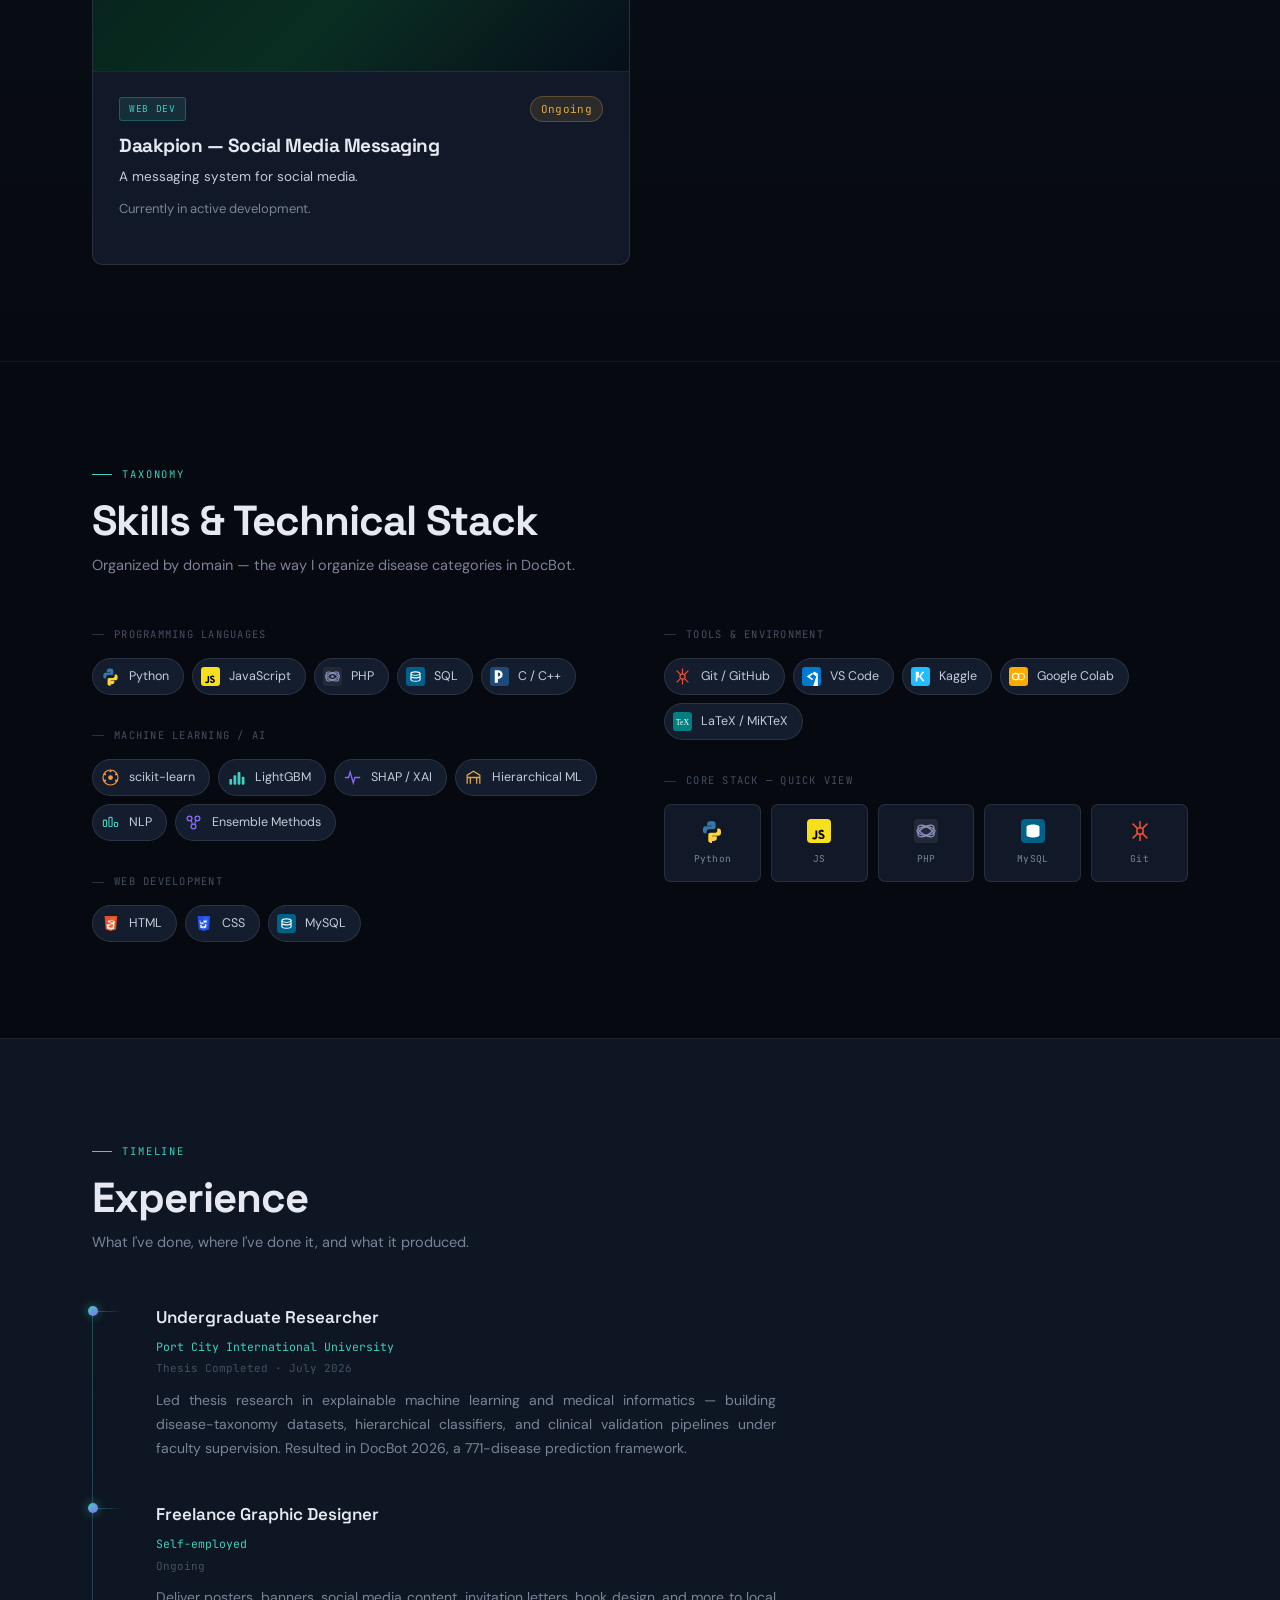
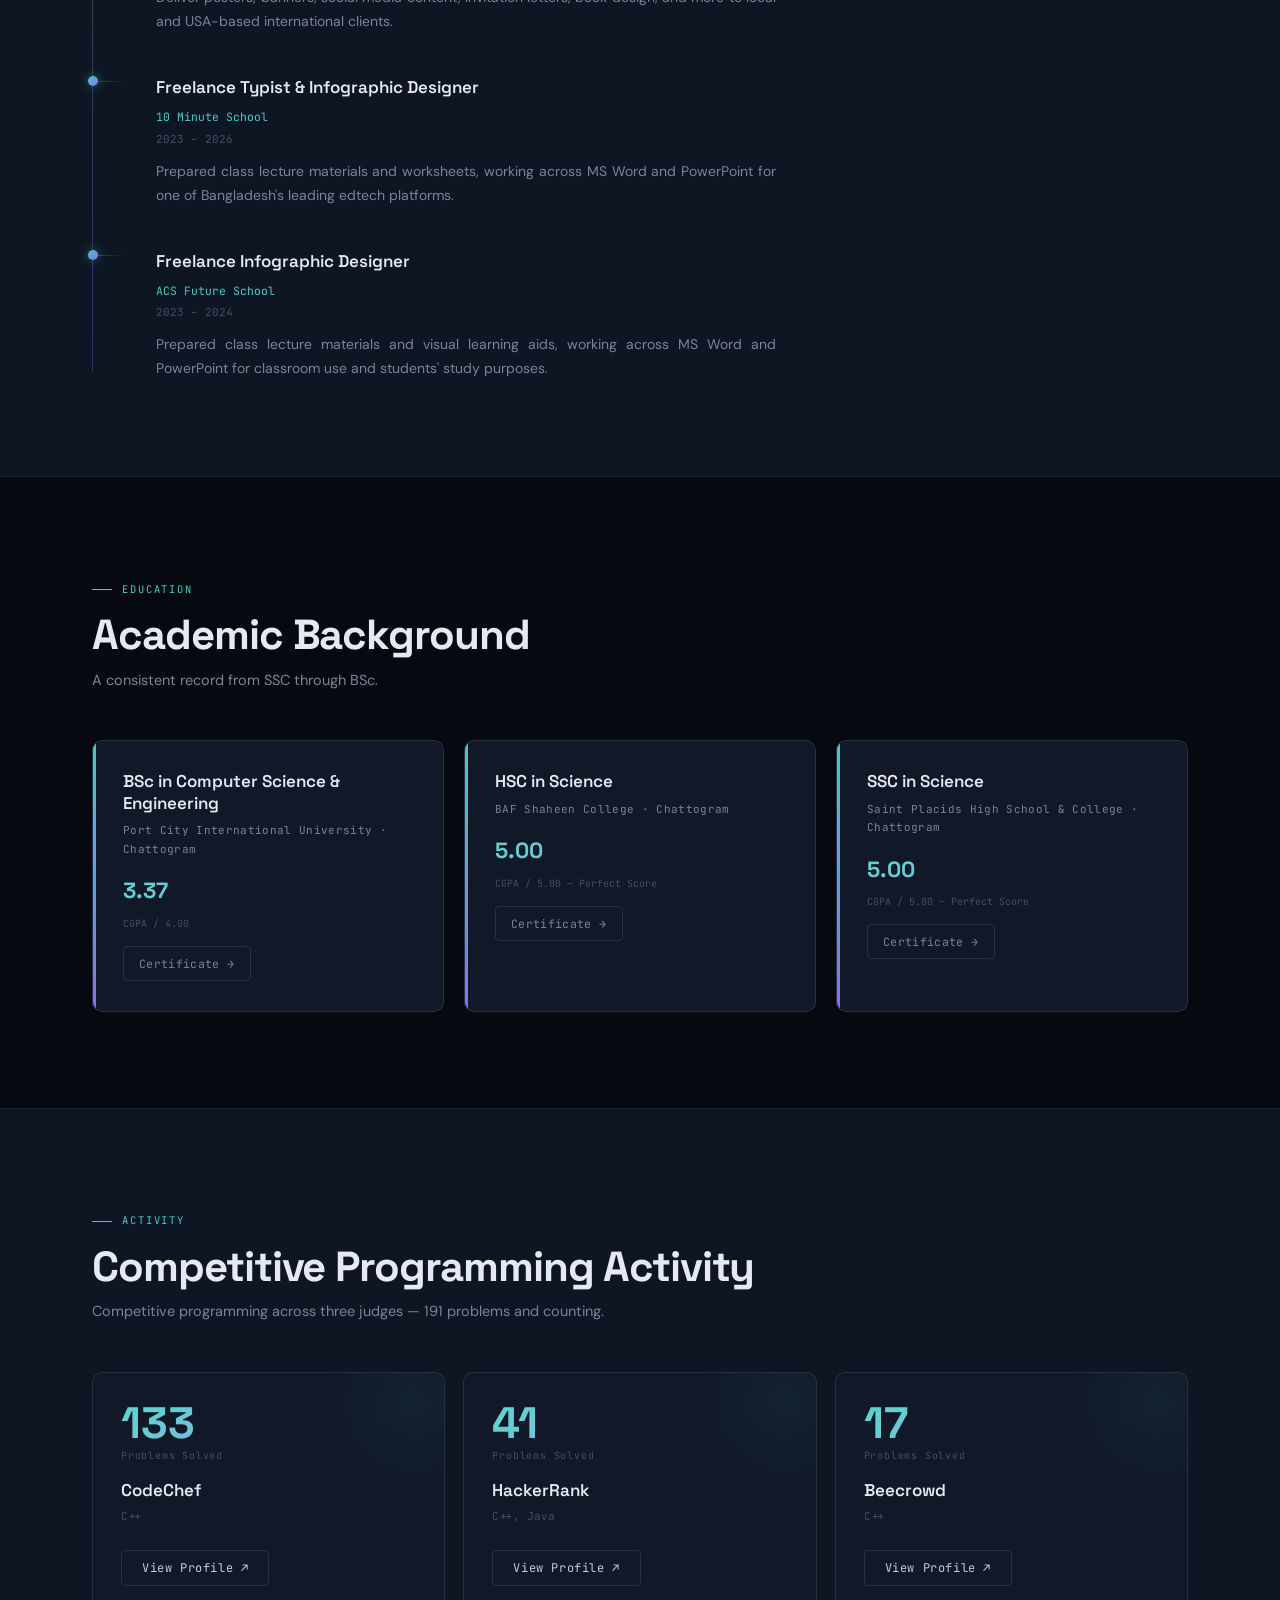
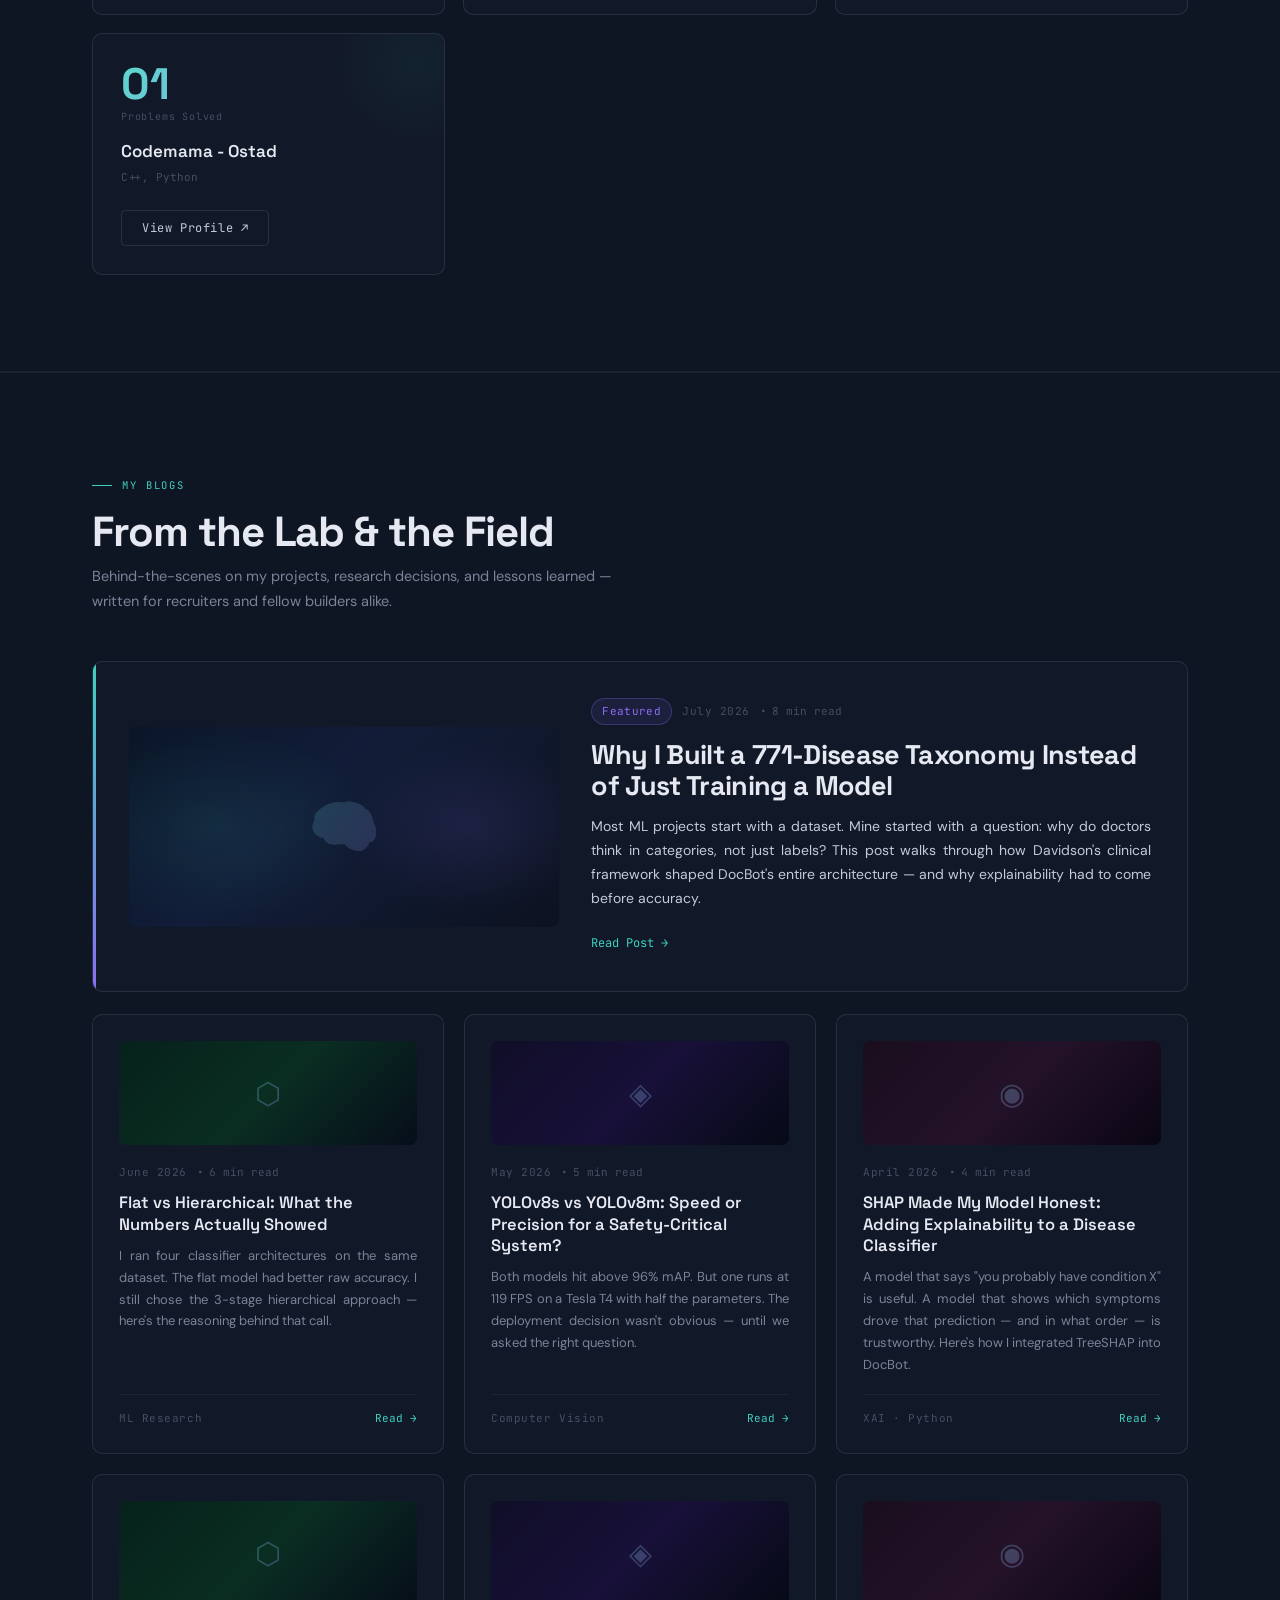
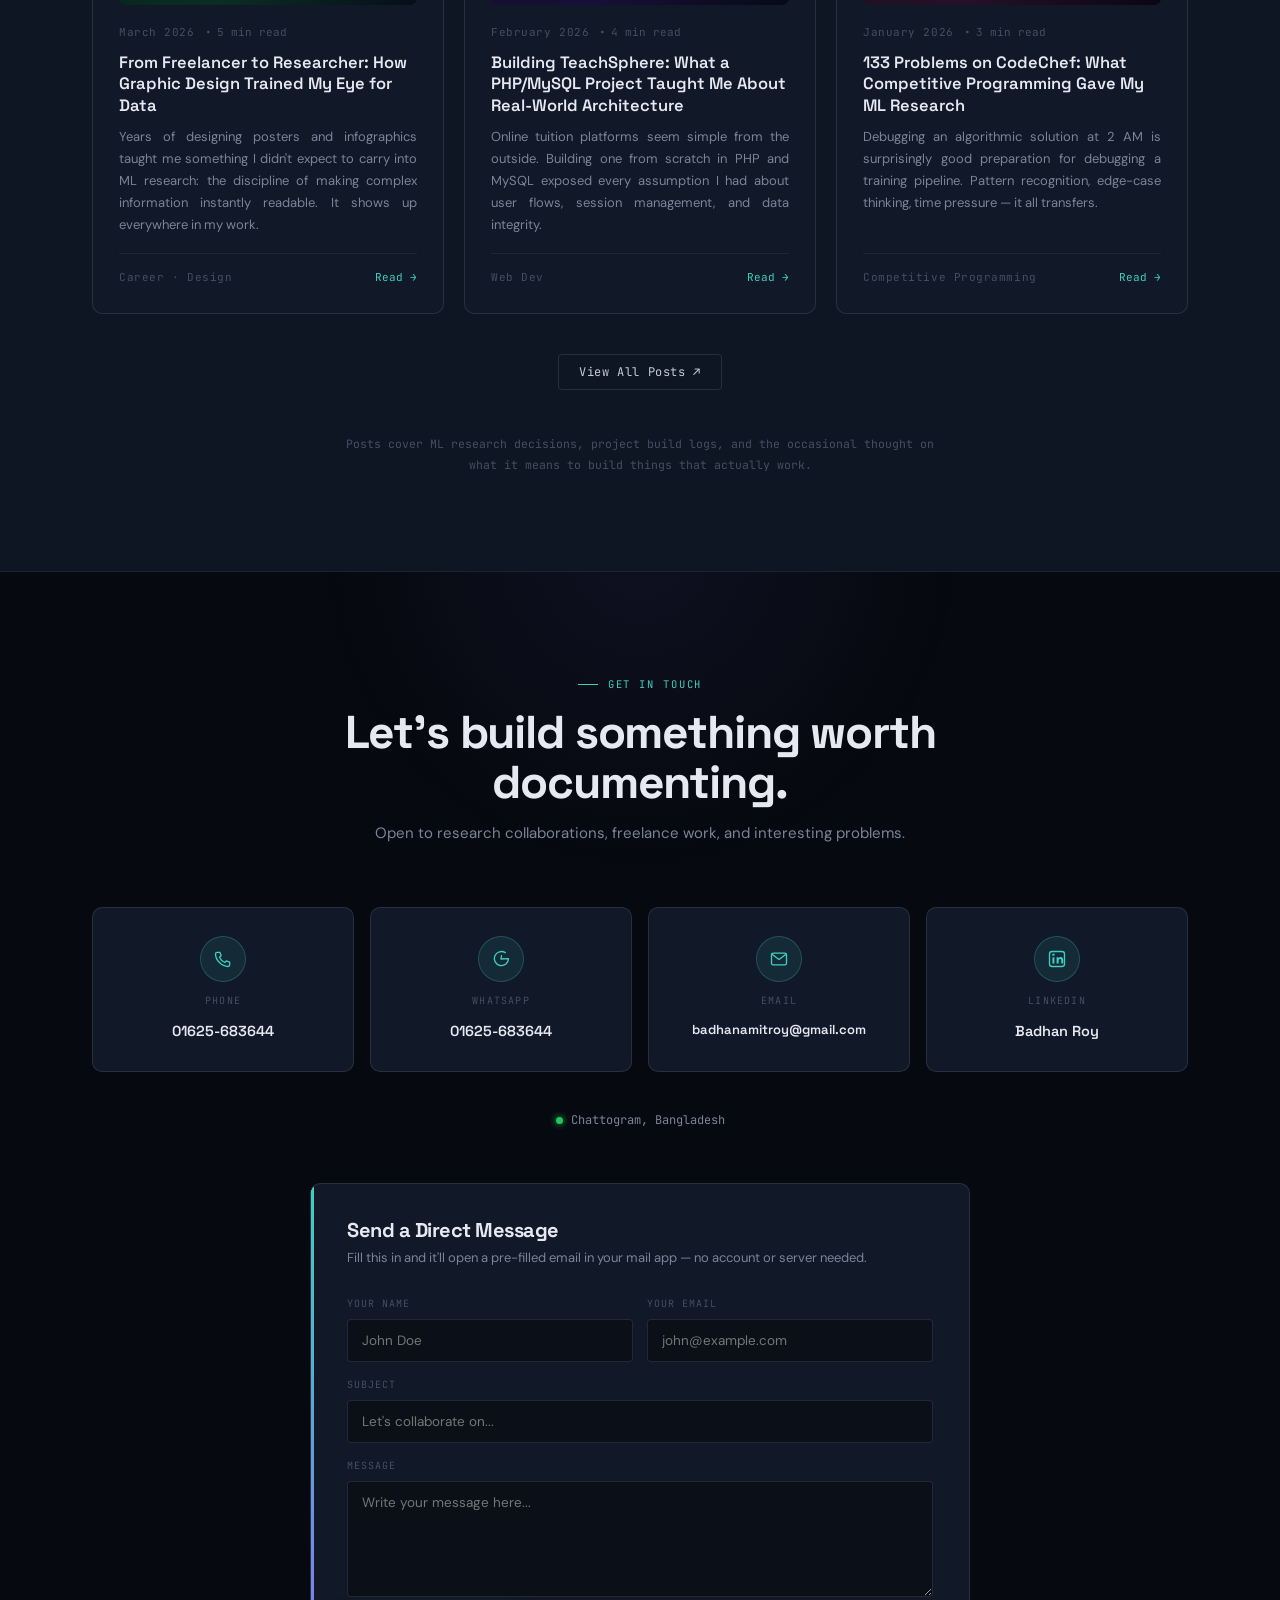
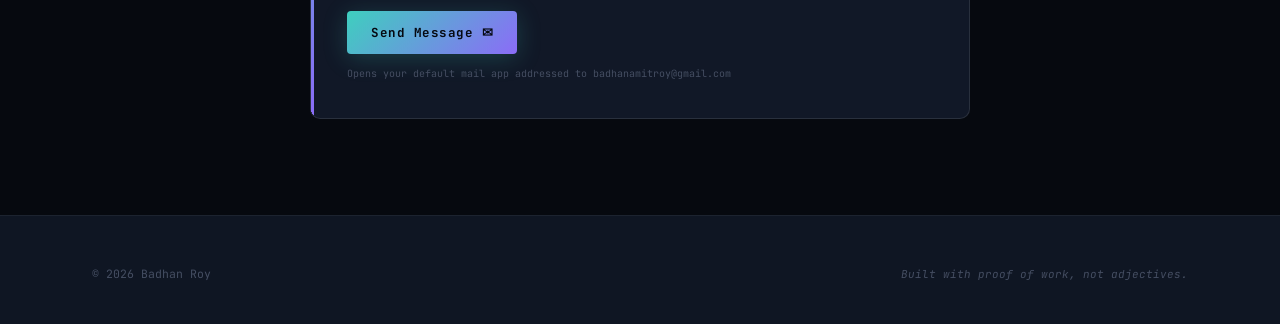
==== commit e283fc3c: "Add PawHaven project card" ====
--- a/index.html
+++ b/index.html
@@ -1231,6 +1231,22 @@
         </div>
       </article>
 
+      <!-- PawHaven -->
+      <article class="proj-card reveal">
+        <div class="card-visual cv-photo-wrap">
+          <img src="PawHaven.png" alt="PawHaven project preview" class="cv-photo" loading="lazy">
+        </div>
+        <div class="proj-card-body">
+          <div class="proj-card-head">
+            <span class="cv-chip">Web Dev</span>
+            <span class="badge badge-amber">Under Development</span>
+          </div>
+          <h3 class="proj-title">PawHaven</h3>
+          <p class="proj-sub">A web project currently under development.</p>
+          <p class="proj-desc">Currently in active development.</p>
+        </div>
+      </article>
+
       <!-- NewsHub -->
       <article class="proj-card reveal">
         <div class="card-visual cv-data"><div class="cv-icon">◉</div></div>
@@ -1827,4 +1843,4 @@
 });
 </script>
 </body>
-</html>+</html>
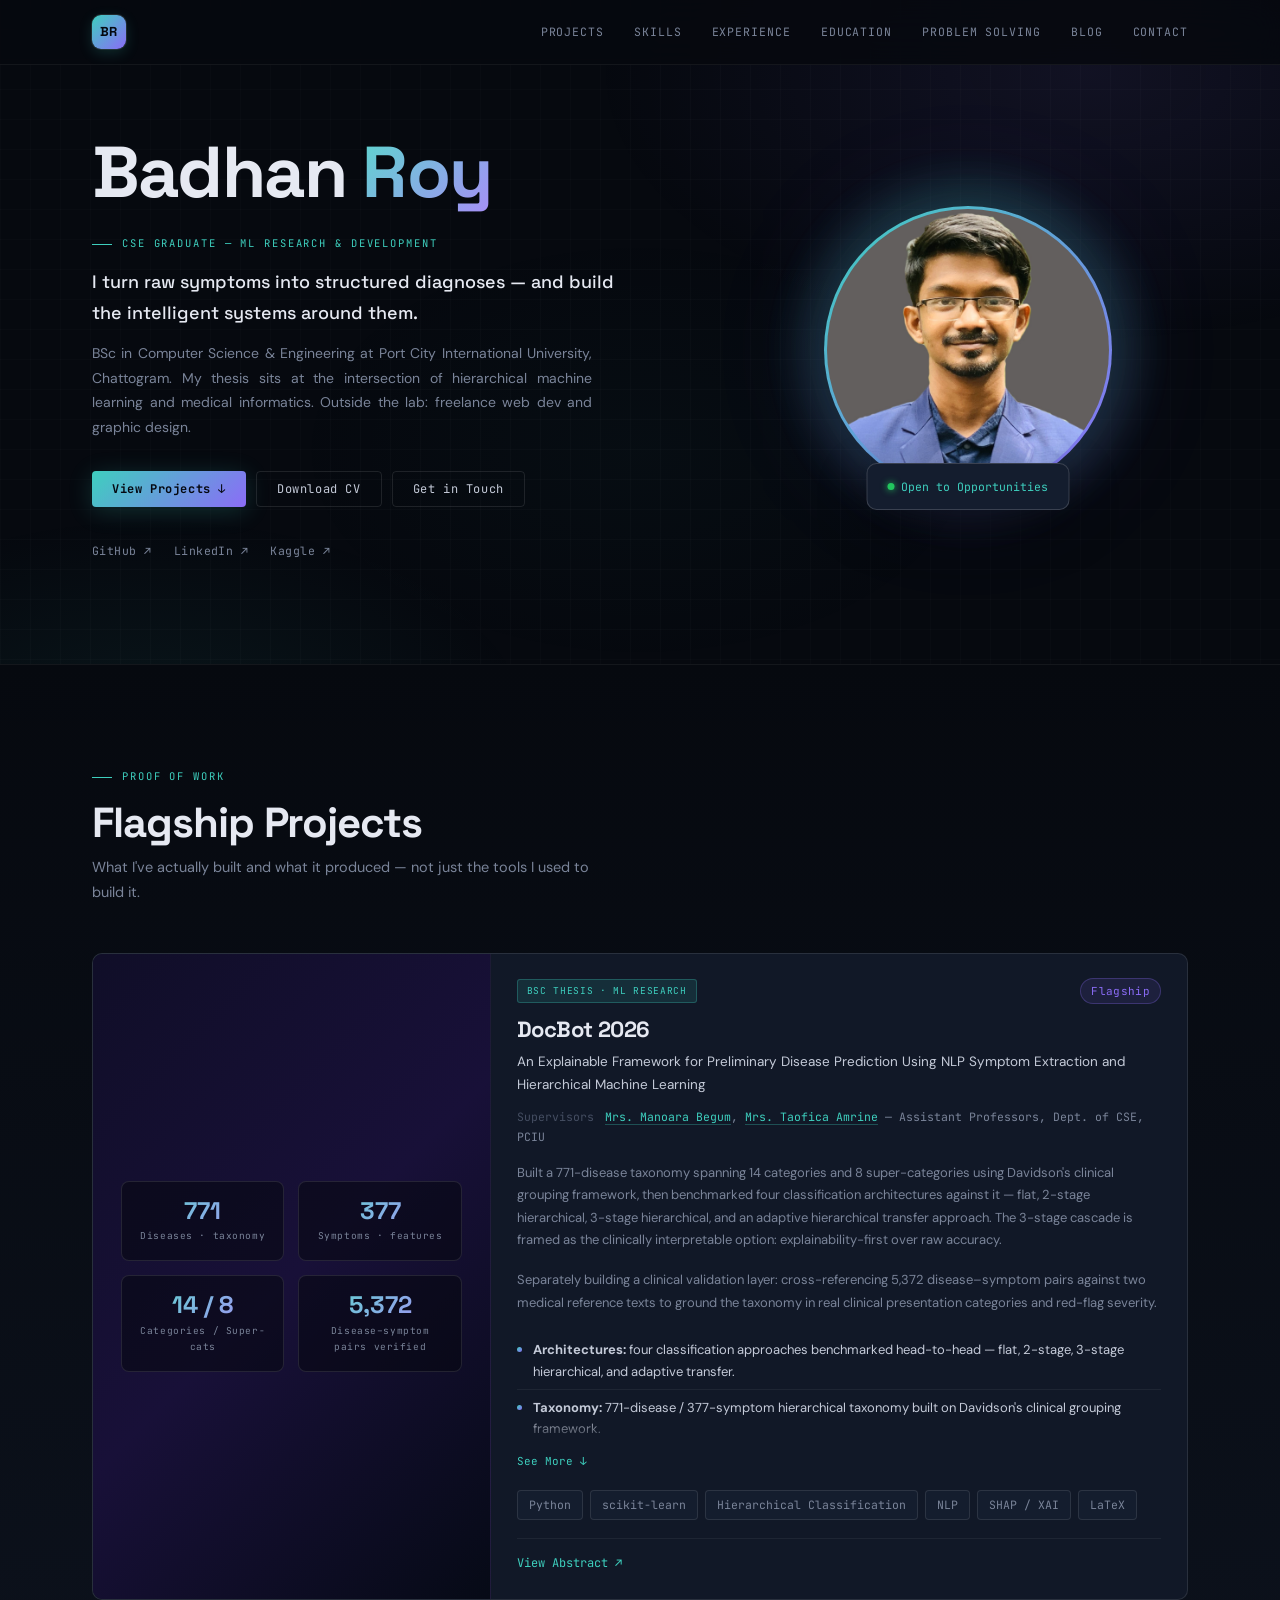
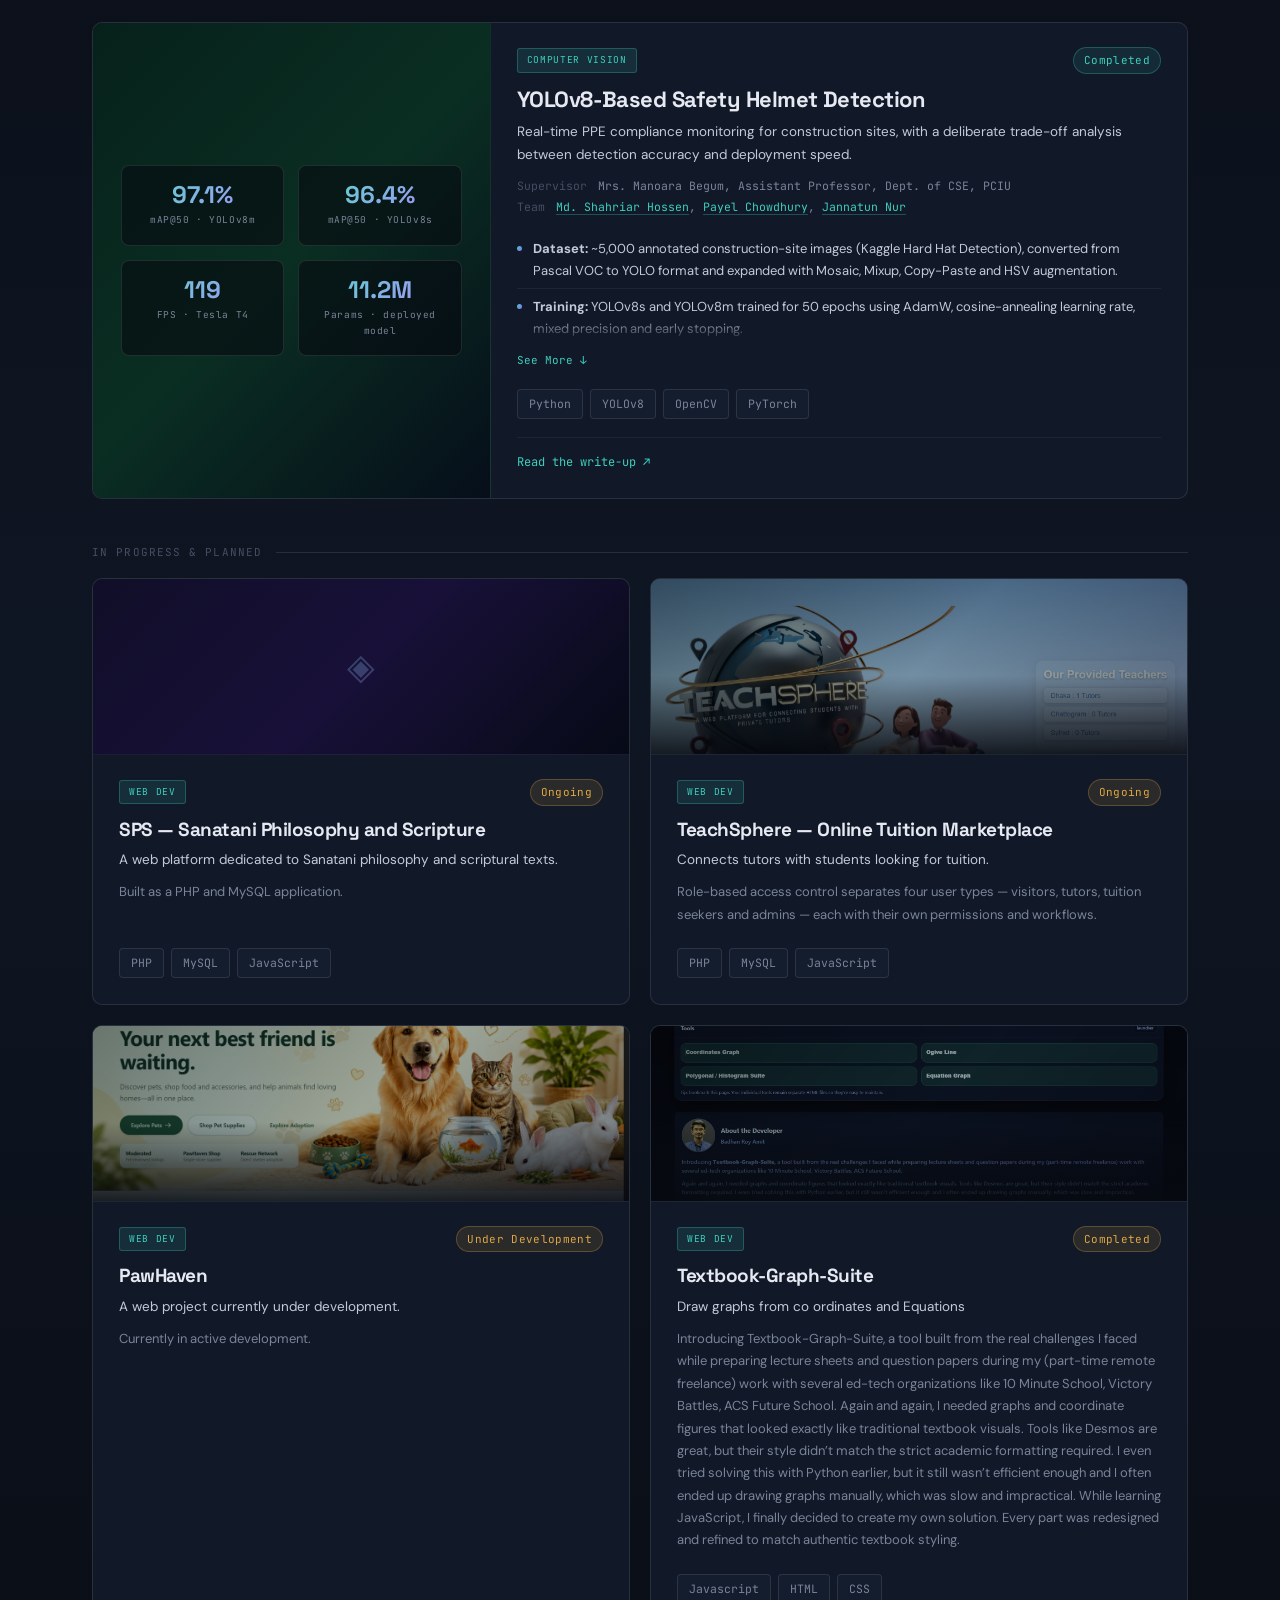
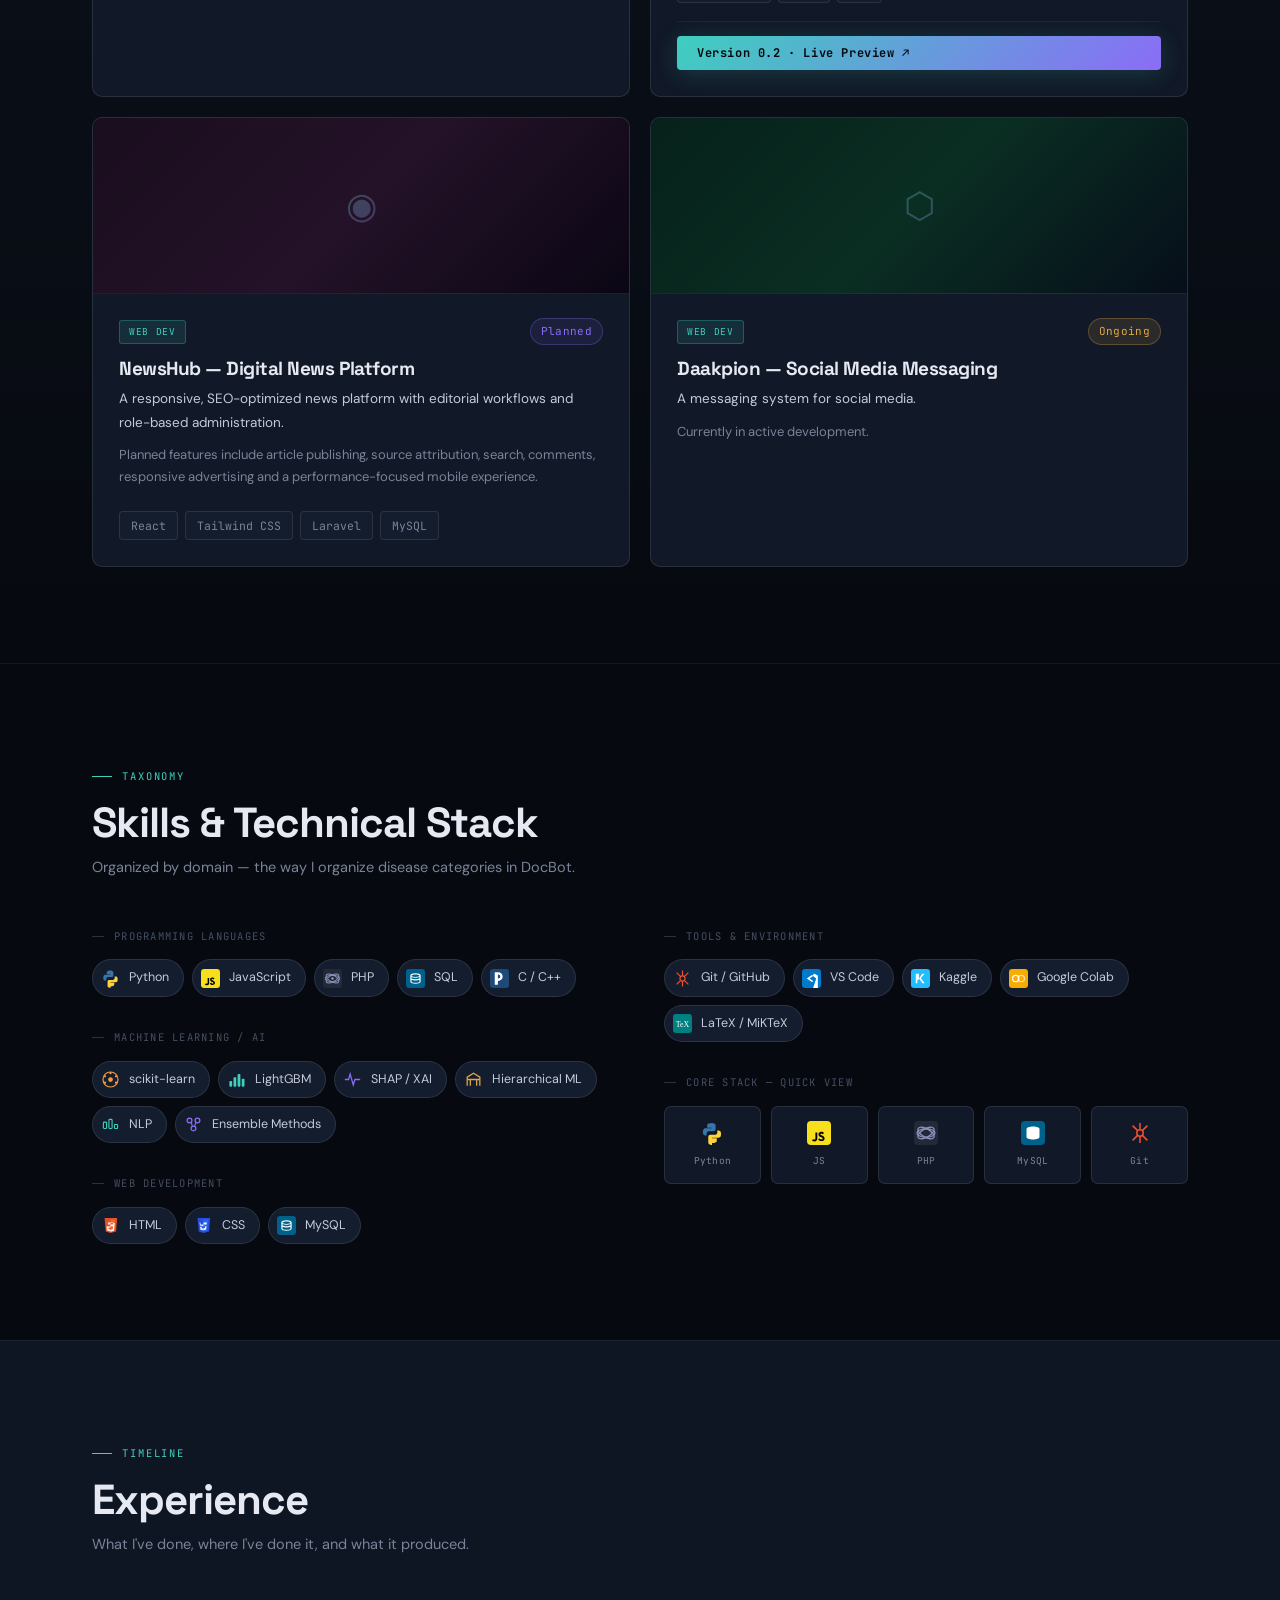
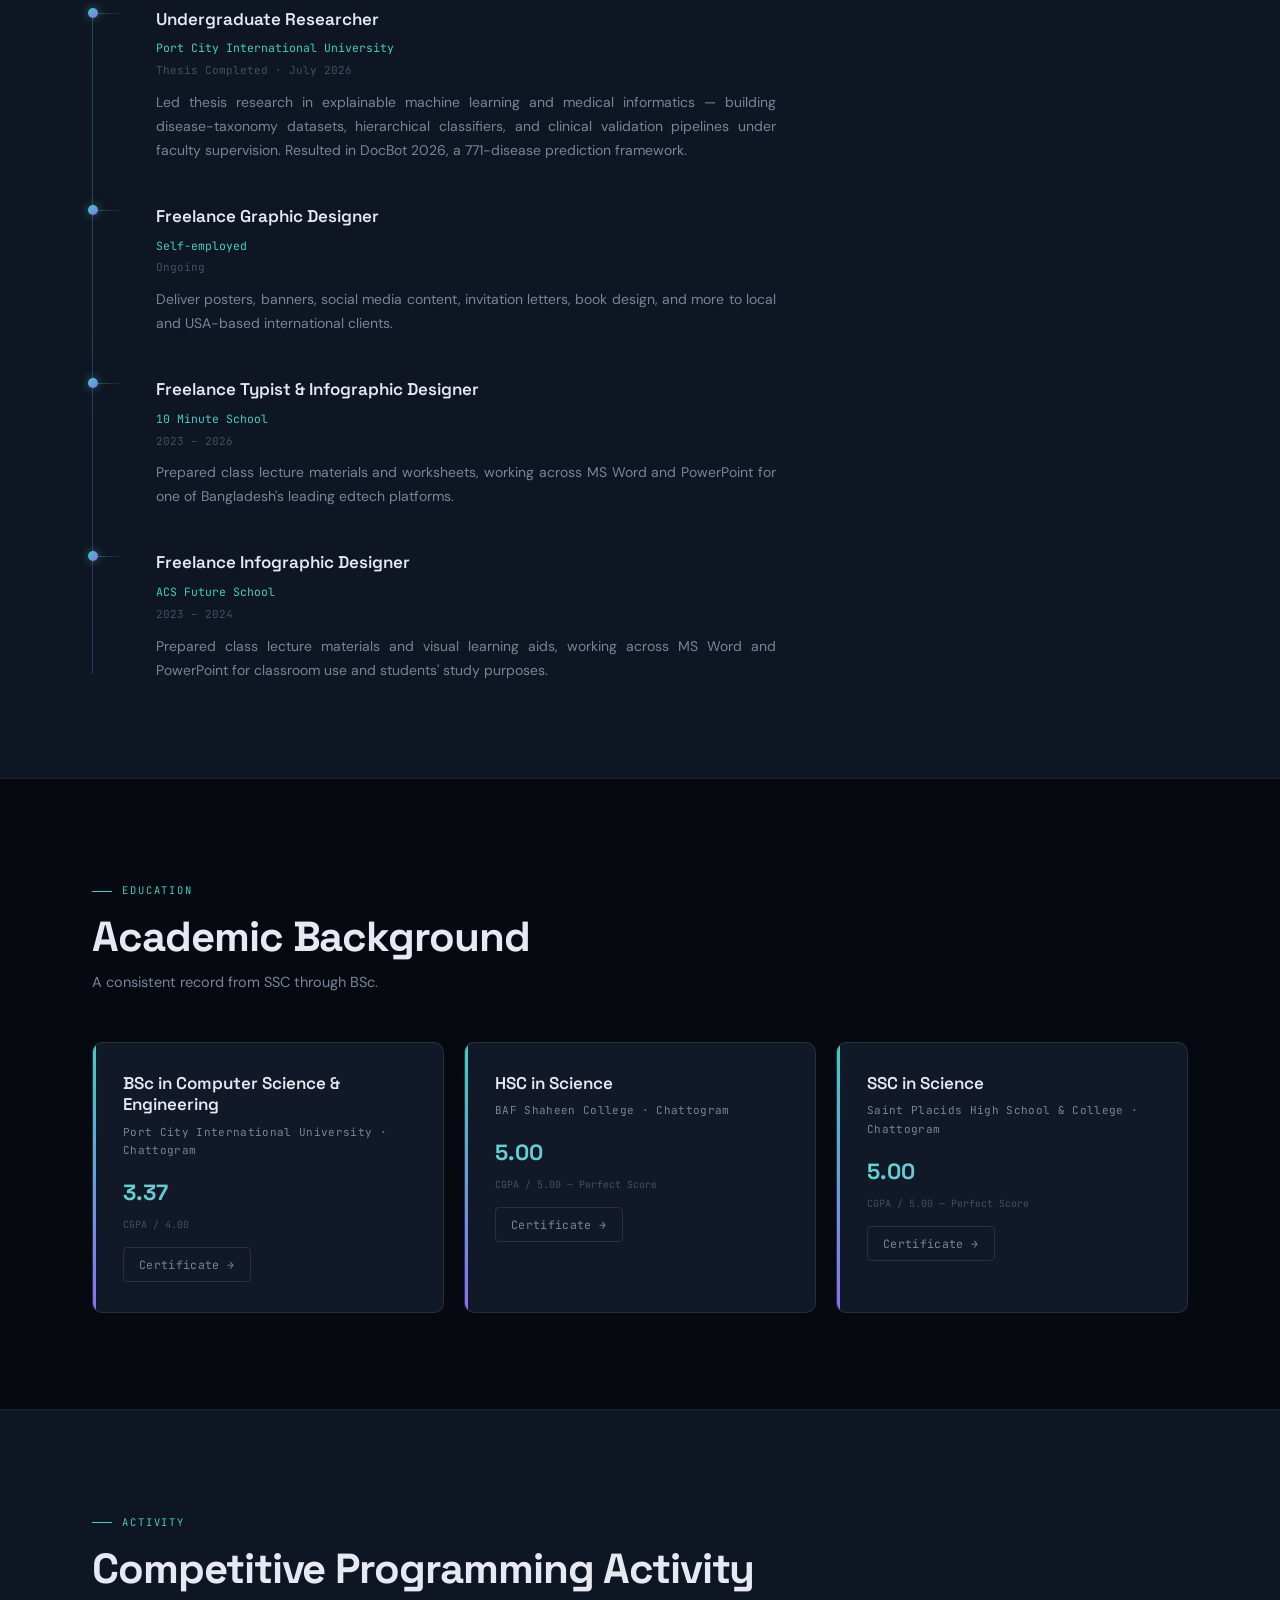
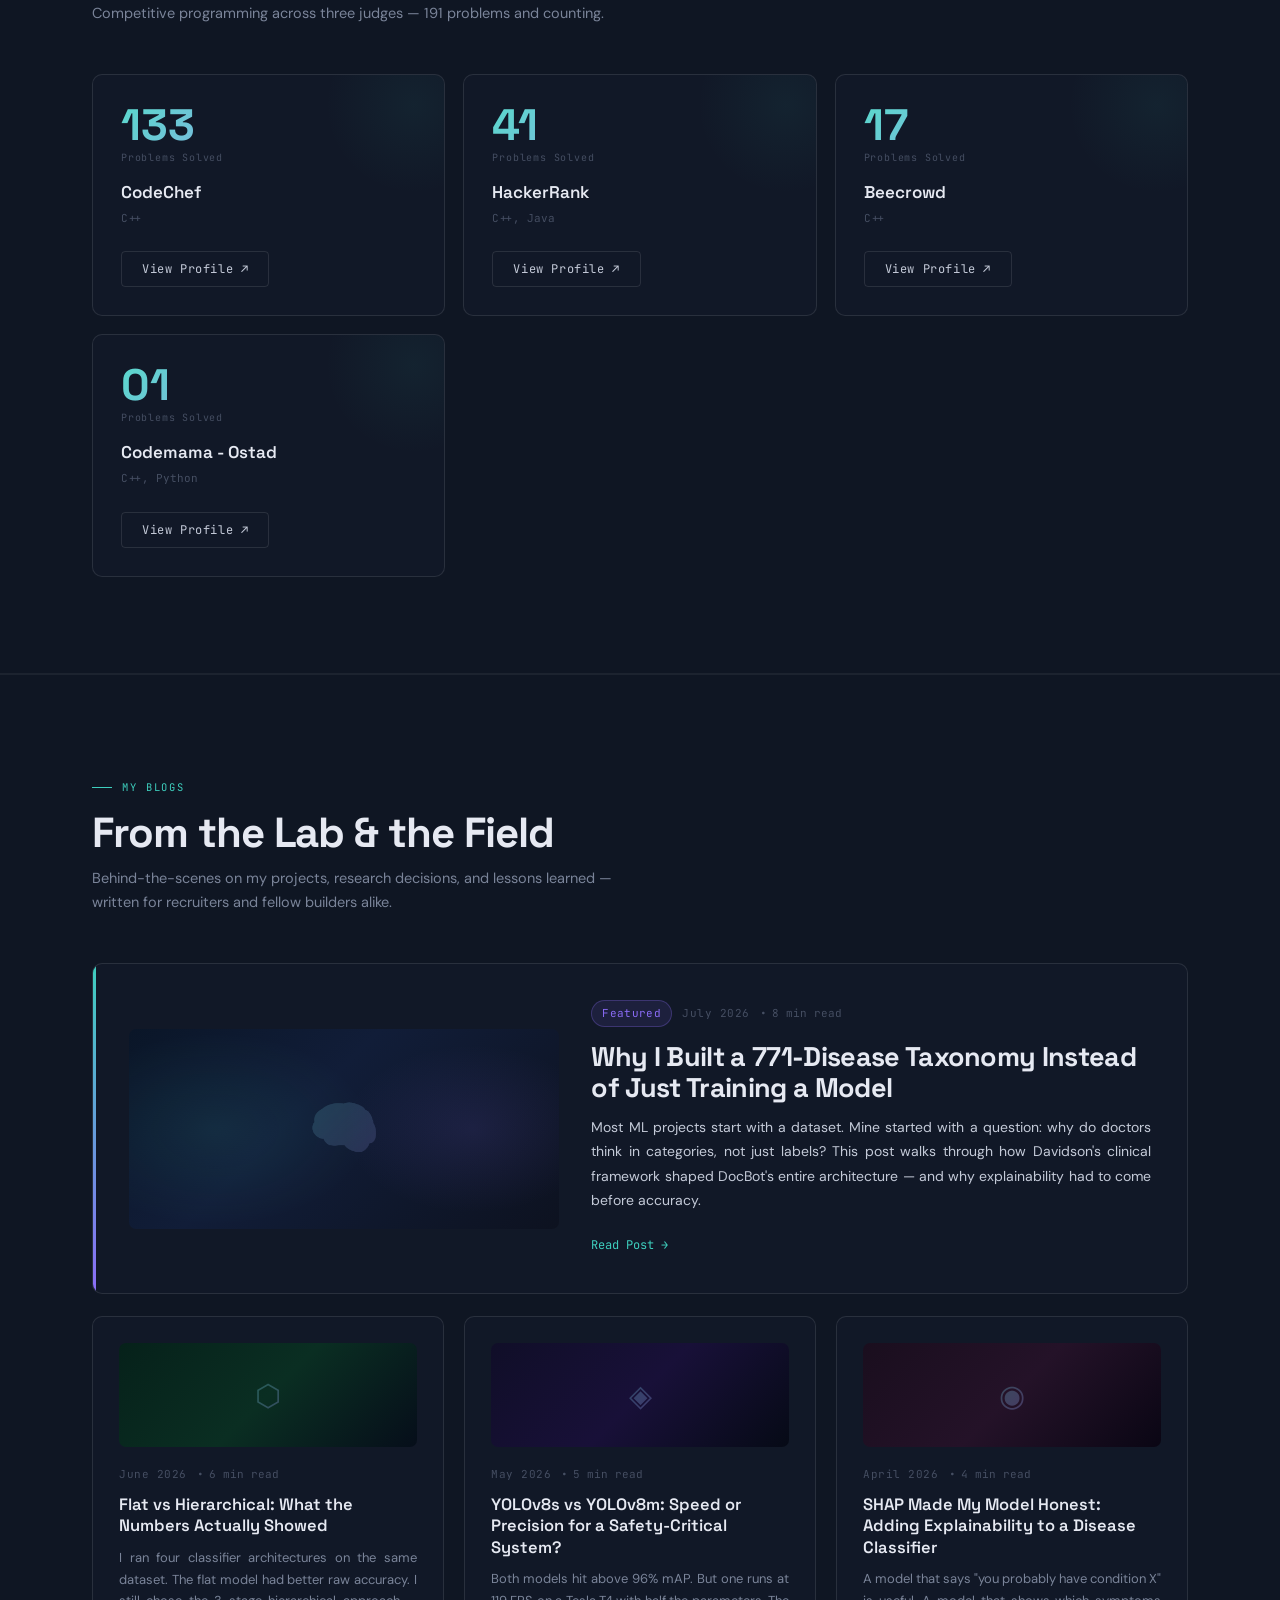
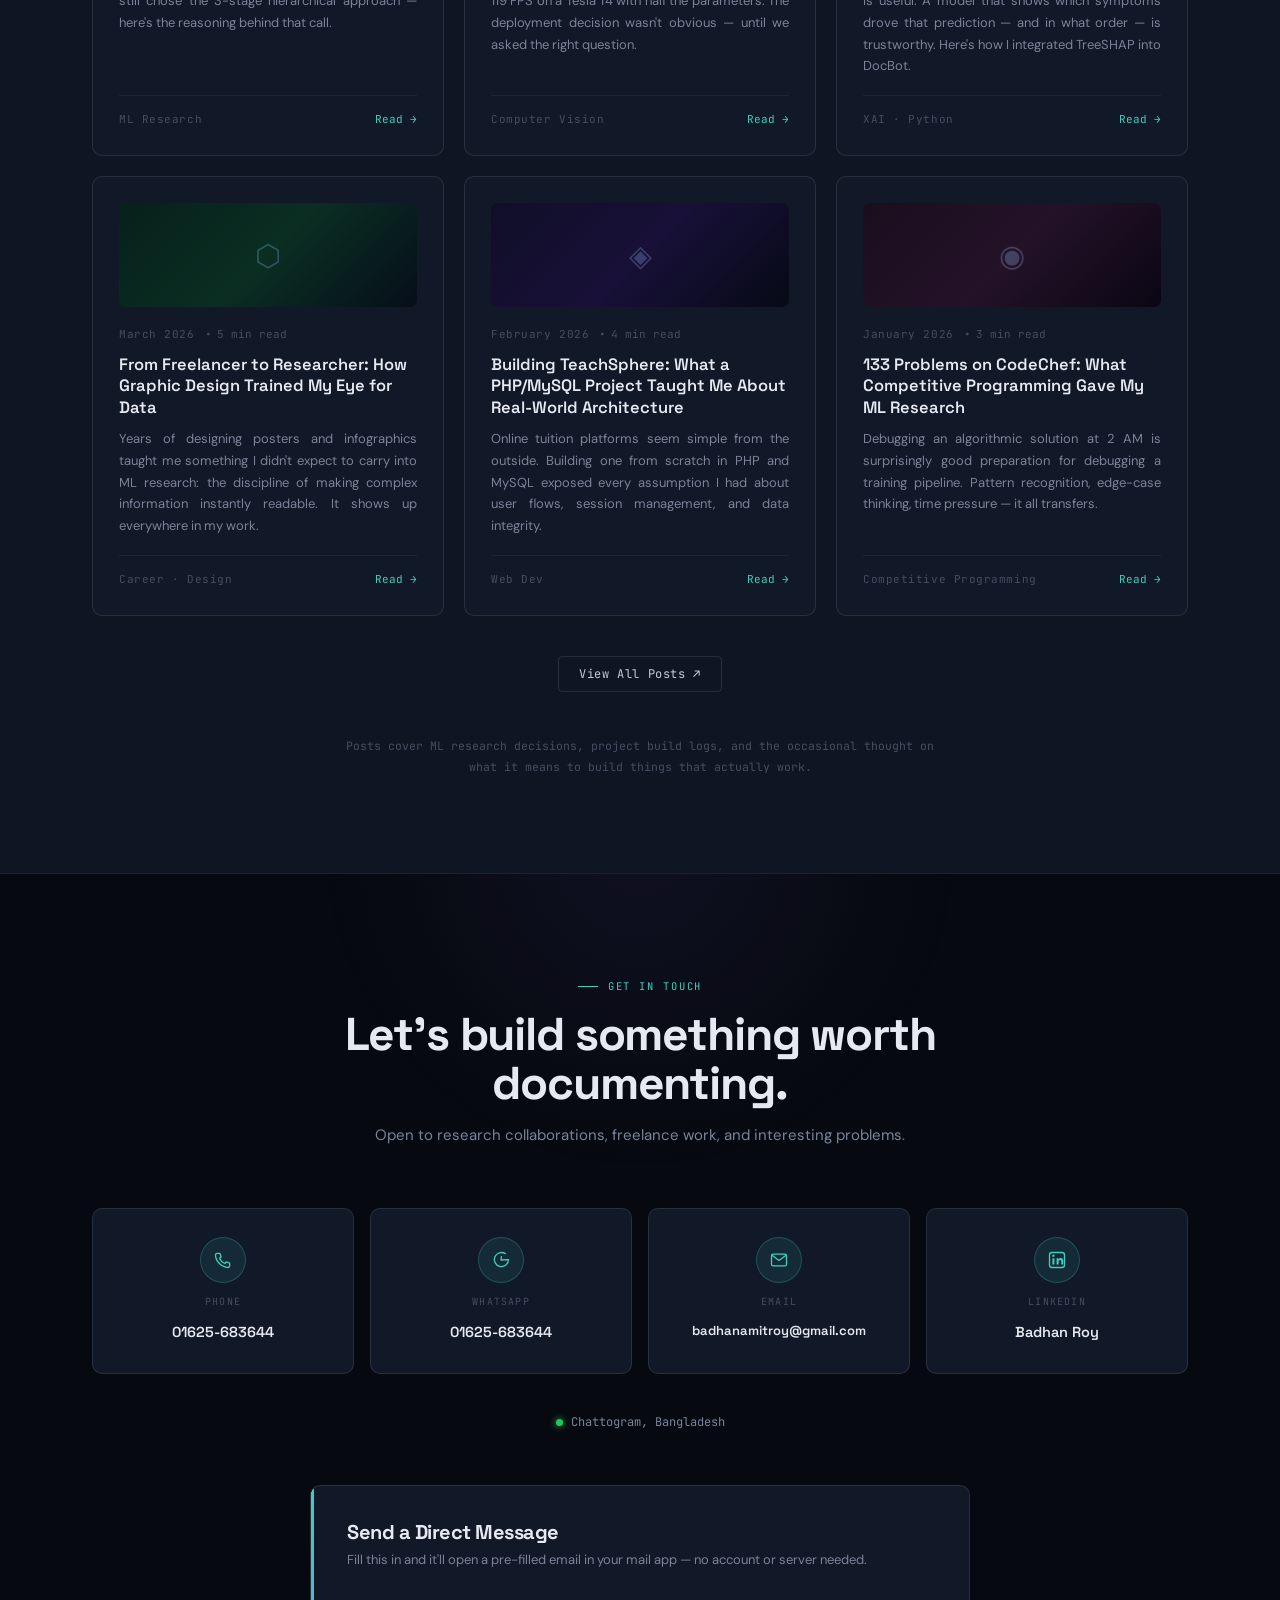
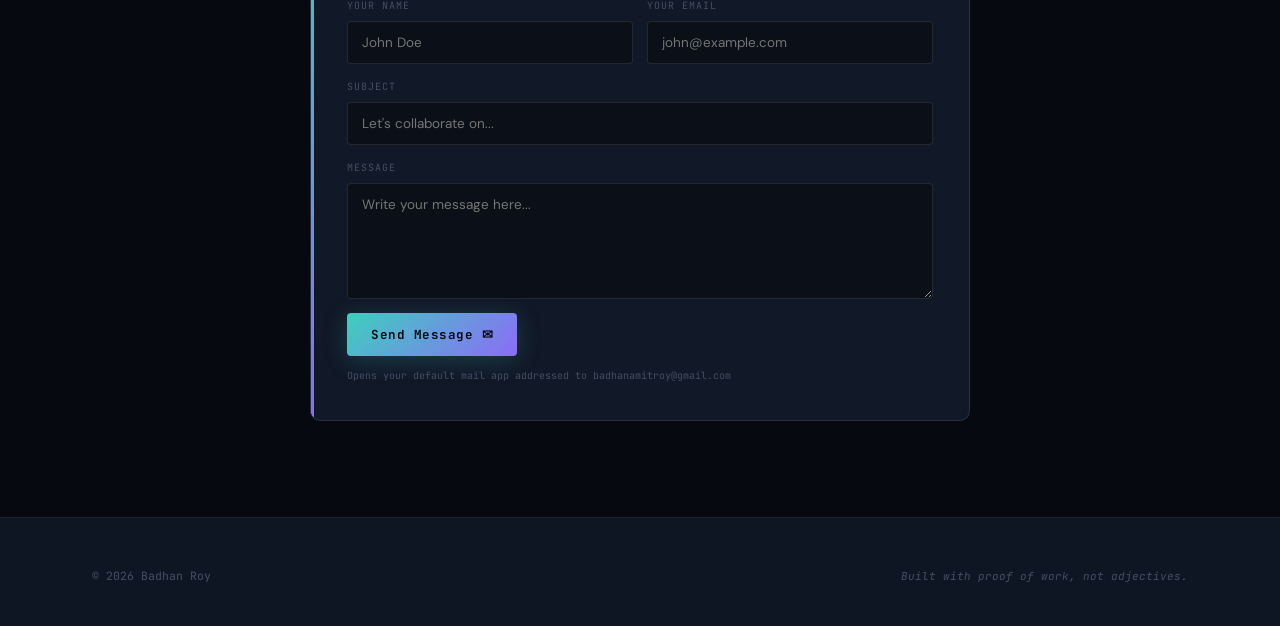
==== commit cbdc6747: "Restore Textbook Graph Suite project" ====
--- a/index.html
+++ b/index.html
@@ -1247,6 +1247,34 @@
         </div>
       </article>
 
+      <!-- Textbook Graph maker -->
+      <article class="proj-card reveal">
+        <div class="card-visual cv-photo-wrap">
+          <img src="TexbookGraphSuit.png" alt="Textbook Graph Suite" class="cv-photo" loading="lazy">
+        </div>
+        <div class="proj-card-body">
+          <div class="proj-card-head">
+            <span class="cv-chip">Web Dev</span>
+            <span class="badge badge-amber">Completed</span>
+          </div>
+          <h3 class="proj-title">Textbook-Graph-Suite</h3>
+          <p class="proj-sub">Draw graphs from co ordinates and Equations</p>
+          <p class="proj-desc">
+            Introducing Textbook-Graph-Suite, a tool built from the real challenges I faced while preparing lecture sheets and question papers during my (part-time remote freelance) work with several ed-tech organizations like 10 Minute School, Victory Battles, ACS Future School.
+
+Again and again, I needed graphs and coordinate figures that looked exactly like traditional textbook visuals. Tools like Desmos are great, but their style didn’t match the strict academic formatting required. I even tried solving this with Python earlier, but it still wasn’t efficient enough and I often ended up drawing graphs manually, which was slow and impractical.
+
+While learning JavaScript, I finally decided to create my own solution. Every part was redesigned and refined to match authentic textbook styling.
+          </p>
+          <div class="stack-row">
+            <span class="tag">Javascript</span><span class="tag">HTML</span><span class="tag">CSS</span>
+          </div>
+          <div class="proj-foot">
+            <a href="https://textbook-graph-suite.vercel.app/" target="_blank" rel="noopener" class="btn btn-primary">Version 0.2 · Live Preview ↗</a>
+          </div>
+        </div>
+      </article>
+
       <!-- NewsHub -->
       <article class="proj-card reveal">
         <div class="card-visual cv-data"><div class="cv-icon">◉</div></div>
